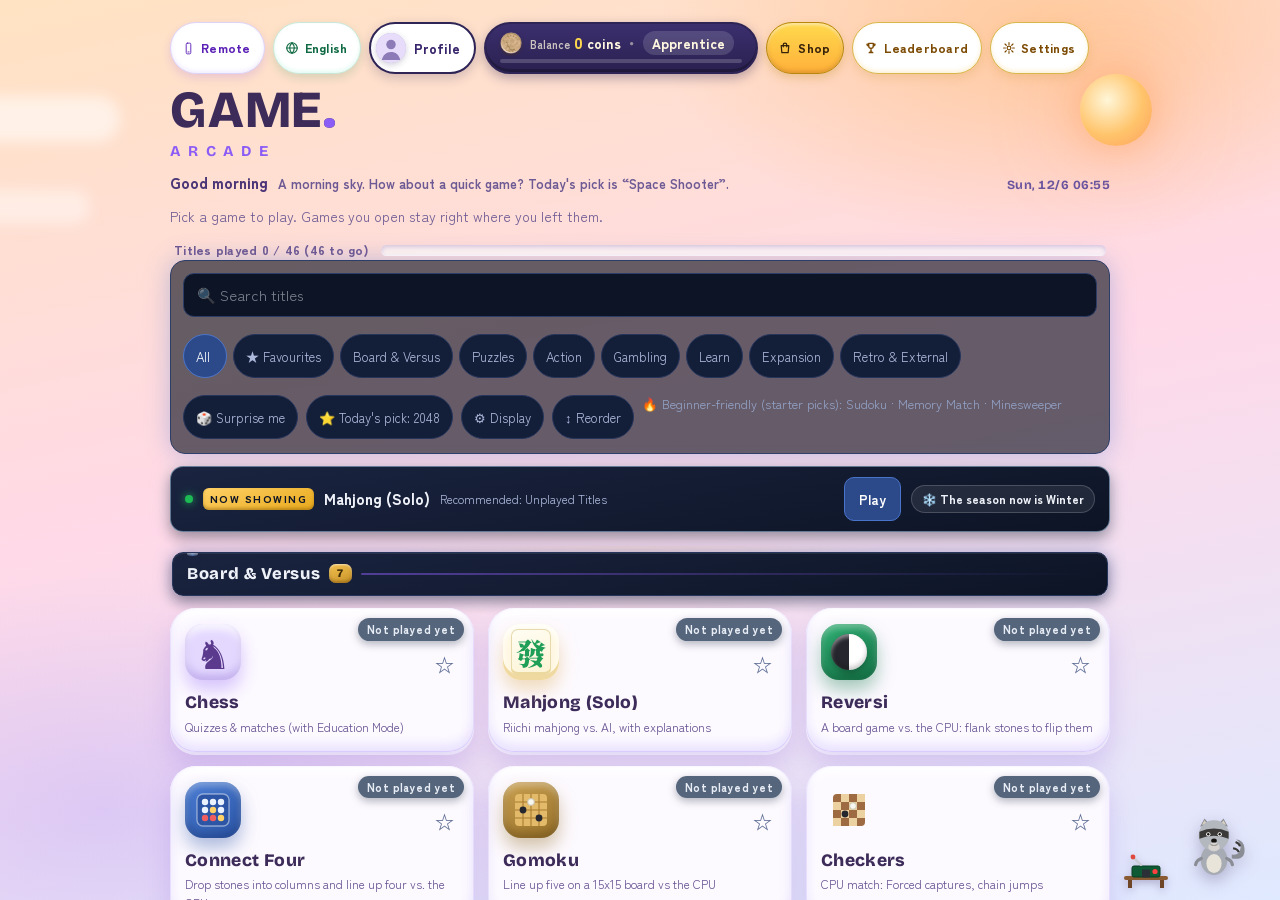
==== space-6-stripped.html @ 8ac37a06 "Add files via upload" ====
<!doctype html>
<html lang="ja">
  <head>
    <meta charset="utf-8" />
    <meta name="viewport" content="width=device-width, initial-scale=1, viewport-fit=cover" />
    <meta name="color-scheme" content="dark" />
    <link rel="icon" href="data:," />
    <title>GAME</title>
    <!--
      統合方式について（再発防止メモ）:
      以前は各ゲームを別ページとして iframe で埋め込んでいたが、配信の仕組み上
      iframe 内の子ページは本体のリソース読み込み経路を通れず、実機で真っ黒に
      なった（検証環境の Chromium では表示される場合があるため見逃された）。
      現在は単体版（チェス／麻雀）と同じく、このページ自体の文書に両ゲームを
      直接組み込み、スクリプトも通常の script タグで読み込む。iframe は使わない。
    -->
    <!-- Host gate (2026-11-12): the GitHub Pages copy of ARCADE ships
         WITHOUT the retro games — permanently, by the owner's word,
         not as a per-export patch. When this file is served from a
         *.github.io host, the script below flags the host before
         anything renders: the retro lobby tile and screen are hidden
         by the CSS here, openGenre() refuses the retro route (every
         way in — tile, ?game= deep link, view restore, the remote's
         tile mirror — funnels through it), and the gate script at
         the end of <body> strips the retro screen's embedded Drive
         folder and adds the language-following bug-report pill.
         Result: on GitHub the retro catalogue, the bundled ROMs and
         Google Drive are never fetched. In the Muse app (any other
         host) nothing here activates and retro works in full. -->
    <script>
      (function () {
        var gh = false;
        try { gh = /(^|\.)github\.io$/i.test(location.hostname || ""); } catch (e) {}
        window.__ARCADE_GITHUB__ = gh;
        if (gh) {
          try { document.documentElement.classList.add("gh-host"); } catch (e) {}
        }
      })();
    </script>
    <style>
      html.gh-host .tile-retro { display: none !important; }
      html.gh-host #retroView { display: none !important; }
    </style>
    <link rel="preconnect" href="https://fonts.googleapis.com" />
    <link rel="preconnect" href="https://fonts.gstatic.com" crossorigin />
    <link href="https://fonts.googleapis.com/css2?family=Bricolage+Grotesque:opsz,wght@12..96,500..800&family=Zen+Kaku+Gothic+New:wght@500;700;900&family=Noto+Serif+TC:wght@900&family=DotGothic16&family=Press+Start+2P&display=swap" rel="stylesheet" />
    <link rel="stylesheet" href="assets/mahjong/app-merged.css" />
    <link rel="stylesheet" href="assets/chess/chess.css" />
    <style>
      :root {
        color-scheme: dark;
        --bg: #0c0f14;
        --surface: #151a23;
        --border: #2a3242;
        --text: #e8ecf3;
        --dim: #98a2b5;
        --chess-accent: #38bdf8;
        --chess-deep: #101b31;
        --mj-gold: #d4af37;
        /* Type pairing (ui_design §1.2 / §6.1): a characterful Latin
           display face for headings, the GAME/ARCADE logotype and
           numerals, over a clean, refined Japanese gothic for body
           text. Latin glyphs and digits take Bricolage Grotesque;
           kana/kanji fall through to Zen Kaku Gothic New in the same
           stack, so mixed headings stay one voice. Body copy keeps a
           Japanese line height of ~1.7. */
        --font-sans: "Zen Kaku Gothic New", "Hiragino Kaku Gothic ProN", "Hiragino Sans", "Yu Gothic", sans-serif;
        --font-display: "Bricolage Grotesque", "Zen Kaku Gothic New", "Hiragino Kaku Gothic ProN", "Hiragino Sans", sans-serif;
      }
      * { box-sizing: border-box; }
      /* No text selection in the app shell (owner report,
         2026-11-14): a long press on a lobby tile, a game board or
         any button / label must never raise iOS's blue selection
         handles or the copy callout. Form fields keep the full
         editing behaviour (select / paste), so inputs, textareas
         and contenteditable regions are carved out. */
      body, body *:not(input):not(textarea):not([contenteditable="true"]) {
        -webkit-user-select: none; user-select: none;
        -webkit-touch-callout: none;
      }
      input, textarea, [contenteditable="true"] {
        -webkit-user-select: text; user-select: text;
        -webkit-touch-callout: default;
      }
      /* Swipe lock (なんかスワイプしちゃう対策):
         The document itself must never scroll or rubber-band — every
         screen owns an internal scroller sized to its stage. If the
         document can move, an in-game swipe drags the whole view with
         it and the shifted screen is clipped at one edge while a black
         band opens at the other (the reported 見切れ). */
      html, body { margin: 0; padding: 0; height: 100%; overflow: hidden; overscroll-behavior: none; }
      body {
        background: var(--bg);
        color: var(--text);
        font-family: var(--font-sans);
        -webkit-font-smoothing: antialiased;
      }
      button { font-family: inherit; -webkit-tap-highlight-color: transparent; }
      .font-display { font-family: var(--font-display); }
      /* The same pairing inside the two game apps: their own stylesheets
         set a system stack on their roots, so restate it here (this style
         block loads after both). Mahjong's Tailwind utilities inherit the
         root family; chess headings keep a display voice via its
         .font-display class. */
      #chessRoot, #mjRoot { font-family: var(--font-sans); }
      #chessRoot .font-display { font-family: var(--font-display); }
      .gamebar .gname, .subbar .gname { font-family: var(--font-display); font-weight: 800; letter-spacing: 0.02em; }
      .back-btn { font-family: var(--font-display); font-weight: 700; white-space: nowrap; }

      /* The shell around this page (its header / nav bars) means the visible
         area is NOT the device viewport: sizing anything to 100dvh/100dvw
         makes it taller/wider than the area it can actually paint in, and
         the overflow is clipped — most visibly in landscape, where the
         height is the short dimension. Size to the real box (100%) instead. */
      .app { display: flex; flex-direction: column; height: 100%; }

      /* ---------- Home ---------- */
      .home { flex: 1; overflow-y: auto; overscroll-behavior: none; }
      .home-inner { max-width: 560px; margin: 0 auto; padding: 28px 16px calc(124px + env(safe-area-inset-bottom)); width: 100%; }
      .home h1 { font-size: 26px; margin: 0; letter-spacing: 0.02em; }
      .home .lead { color: var(--dim); font-size: 14px; line-height: 1.7; margin: 10px 0 0; }

      /* Masthead lockup: GAME as the logotype, ARCADE as the home's name
         set wide beneath it — one display face, two registers. */
      .masthead { margin: 4px 0 0; line-height: 1; }
      .masthead .logo-game {
        display: block; font-family: var(--font-display); font-weight: 800;
        font-size: 52px; letter-spacing: 0.015em; color: #3d2c5a;
      }
      .masthead .logo-game .dot { color: #8b5cf6; }
      .masthead .logo-arcade {
        display: block; font-family: var(--font-display); font-weight: 700;
        font-size: 15px; letter-spacing: 0.52em; color: #8b5cf6; margin-top: 8px;
      }
      @media (max-width: 480px) { .masthead .logo-game { font-size: 44px; } }

      .game-card {
        margin-top: 20px; border-radius: 18px; border: 1px solid var(--border);
        background: var(--surface); padding: 20px; text-align: left; width: 100%;
      }
      .game-card .head { display: flex; align-items: center; gap: 16px; }
      .glyph {
        flex: 0 0 auto; width: 64px; height: 64px; border-radius: 14px;
        display: flex; align-items: center; justify-content: center;
      }
      .glyph-chess { background: var(--chess-deep); border: 1px solid #24466b; color: #e8ecf3; font-size: 40px; line-height: 1; }
      .glyph-mj {
        background: #f5efe0; color: #b91c1c; font-size: 34px; font-weight: 900;
        border: 1px solid #d8cfb4; box-shadow: inset 0 -5px 0 #ddd3b8;
        font-family: "Hiragino Mincho ProN", "Yu Mincho", serif;
      }
      .game-card h2 { font-size: 22px; margin: 0; font-family: var(--font-display); font-weight: 800; letter-spacing: 0.02em; }
      .game-card .sub { color: var(--dim); font-size: 13px; margin: 4px 0 0; line-height: 1.6; }
      .feat { list-style: none; margin: 16px 0 0; padding: 0; display: grid; gap: 7px; }
      .feat li { font-size: 13.5px; line-height: 1.55; color: #cbd5e1; padding-left: 18px; position: relative; }
      .feat li::before { content: "・"; position: absolute; left: 2px; color: var(--dim); }
      .play-btn {
        margin-top: 18px; width: 100%; border: 0; border-radius: 12px; padding: 14px;
        font-family: var(--font-display);
        font-size: 16px; font-weight: 800; letter-spacing: 0.03em; cursor: pointer; transition: transform 100ms;
      }
      .play-btn:active { transform: scale(0.97); }
      .play-btn.chess { background: var(--chess-accent); color: #082f49; }
      .play-btn.mj { background: var(--mj-gold); color: #1c1503; }
      .note { margin-top: 12px; font-size: 12px; color: var(--dim); line-height: 1.6; }

      /* ---------- Game view ---------- */
      .gameview { display: none; flex-direction: column; flex: 1; min-height: 0; }
      .gameview.open { display: flex; }
      .gamebar {
        flex: 0 0 auto; display: flex; align-items: center; gap: 10px;
        padding: 8px 10px; background: var(--surface); border-bottom: 1px solid var(--border);
        position: relative; z-index: 60;
      }
      .back-btn {
        border: 1px solid var(--border); background: #0c0f14; color: var(--text);
        border-radius: 10px; padding: 9px 14px; font-size: 14px; font-weight: 700; cursor: pointer;
        transition: transform 100ms;
      }
      .back-btn:active { transform: scale(0.95); }
      .gamebar .gname { font-size: 15px; font-weight: 800; }
      .gamebar .gtag { margin-left: auto; font-size: 11.5px; color: var(--dim); white-space: nowrap; }
      /* Shared private-multiplayer entry (2026-11-15): ONE pill
         grammar on every gamebar that offers a private room
         (Hold'em / reversi / Connect Four / chess / mahjong). It
         carries its own solid background, so it stays high-contrast
         on dark AND light game themes alike — the unstyled button
         it replaces washed out to near-white text on the light
         reversi theme and read as a plain heading, not a button.
         Small and neat, but the tap target is at least 44px tall
         and the label never wraps. */
      .mp-entry-btn {
        flex: 0 0 auto; margin-left: 8px; min-height: 44px; padding: 10px 16px;
        border-radius: 999px; border: 1.5px solid #7dd3fc;
        background: linear-gradient(180deg, #0369a1, #075985);
        color: #ffffff; font-size: 13.5px; font-weight: 800; letter-spacing: 0.02em;
        white-space: nowrap; cursor: pointer; box-shadow: 0 2px 8px rgba(2, 132, 199, 0.45);
        -webkit-tap-highlight-color: transparent;
      }
      .mp-entry-btn:active { transform: scale(0.96); }
      .stage { flex: 1; min-height: 0; position: relative; background: #000; }

      /* Chess stage: the chess app root scrolls like the standalone page did. */
      #chessRoot { position: absolute; inset: 0; overflow-y: auto; -webkit-overflow-scrolling: touch; overscroll-behavior: none; padding-bottom: calc(110px + env(safe-area-inset-bottom)); }
      /* The 2D board is tap-only — it has no drag interaction of its own —
         so a swipe that starts on the board must scroll the chess view:
         the board fills most of the play screen, and the status,
         commentary, buttons and move list below it are only reachable by
         scrolling (reported: チェスプレイ画面でスワイプできない). Allow
         vertical panning from the board; a tap still selects/moves, and
         a drag that turns into a scroll cancels the tap, as players
         expect. The document itself stays locked (overflow: hidden), so
         the swipe can only move the chess view's own scroller. The 3D
         board keeps touch-action: none — there a drag orbits the camera
         instead, as its on-screen hint says.
         Horizontal swipes are the opposite case (reported: 枠の中では
         横にスワイプしてもライブラリに行かなかった — the 3D frame's
         gesture capture kept the app shell out, and the player asked
         for the same on the other touch areas): pan-y hands horizontal
         drags on the board to the page instead of the browser, and the
         shell script below swallows horizontal-dominant moves that
         start on the 2D board, so they stay inside the app exactly
         like drags on the 3D board and the mahjong table already do.
         Vertical drags from the board still scroll, untouched. */
      #chessRoot .board-wrap { touch-action: pan-y; }
      #chessRoot .board-grid { touch-action: pan-y; }

      /* Mahjong stage: the app root is position:fixed in the standalone build;
         pin it to this stage instead, and cancel the shell-header padding the
         standalone shell used to supply. */
      #mahjongView { --header-height: 0px; --mj-stage-w: 100dvw; --mj-stage-h: 100dvh; }
      #mjRoot { position: absolute; inset: 0; overflow: auto; overscroll-behavior: none; --header-height: 0px; }
      /* Swipe lock for mahjong, root cause of the in-game shift/clip:
         the app's inner wrapper (.hatch-space-root) is sized for the
         standalone page — min-height: calc(100dvh + header + safe-area
         padding) — i.e. taller than this stage by the game bar plus the
         safe-area inset. That surplus is scrollable room inside #mjRoot,
         so a swipe during a hand scrolled the whole game screen up:
         the top edge (name plate, dora panel) was cut off and a black
         band opened below. Size the wrapper to the stage (100%) so an
         in-game screen leaves nothing to scroll; menu screens whose
         content is genuinely taller still grow and scroll as before. */
      #mjRoot .hatch-space-root[data-hatch-space-root] { min-height: 100% !important; }
      /* While a hand is on screen the root must not scroll at all
         (the shell script toggles this class); the game screen and any
         3D-tile canvas also ignore pan/zoom gestures, so a swipe on the
         table does nothing instead of dragging the view. */
      #mjRoot.mj-in-game { overflow: hidden; }
      #mjRoot .game-screen { touch-action: none; overscroll-behavior: none; }
      #mjRoot canvas { touch-action: none; }

      /* Result overlays must stay scrollable (結果が全部見れない対策):
         The hand-end / game-end result panels are the one part of the
         game screen the player has to scroll: their content (hand,
         winning tile, yaku list, fu breakdown, score, next-hand button)
         is taller than the screen — worst in pseudo-landscape, where
         the panel's height is the phone's narrow portrait width, so
         about half of the result starts off-screen. Three things used
         to make that scroll impossible:
         1. The swipe lock above sets touch-action:none on the whole
            game screen, so the browser never turns a drag on the
            result panel into a scroll. Re-enable panning inside any
            scrollable area of the game screen (result panels, dialog
            bodies) — both axes, because in pseudo-landscape the
            panel's vertical scroll axis is the device's horizontal.
         2. The shell's document touchmove handler swallows every move
            that starts on the game screen, result panel included; its
            JS half below now exempts touches that start inside one of
            these scrollable areas.
         3. The panels are centred by making the scroll container
            display:flex and the panel margin:auto — when the panel is
            taller than the container, its top overflows above the
            scroll origin and can never be scrolled into view. Lay the
            result containers out as plain blocks instead: margin:auto
            still centres the panel horizontally, it starts at the top,
            and every part of it is reachable by scrolling. */
      #mjRoot .game-screen [class*="overflow-y-auto"],
      #mjRoot .game-screen [class*="overflow-y-auto"] * { touch-action: pan-x pan-y !important; }
      #mjRoot .game-screen [class*="overflow-y-auto"] { -webkit-overflow-scrolling: touch; overscroll-behavior: contain; }
      #mjRoot [class*="z-40"][class*="overflow-y-auto"] { display: block !important; }

      /* Selection lock on touch play areas (全体選択対策, 2026-11-05):
         Tapping / dragging tiles on the mahjong table started a text
         selection that spread across the whole screen (the reported
         画面全体が選択状態). The game screen carries no user-select
         lock of its own (its stylesheet only ships Tailwind's opt-in
         .select-none utility), so a drag that begins on the canvas
         or a name plate selects everything it crosses, and a long
         press pops the iOS callout. Lock selection + callout on the
         play areas only — the same scoping as the gesture capture
         below (touch-action stays exactly as each area already
         defines it; menus, lists and text outside these areas keep
         normal selection):
         - mahjong: the whole game screen (table, plates, panels)
         - chess: the 2D board and the 3D board frame (piece glyphs
           are text and were selectable the same way)
         - rubik: the canvas wrap (drag = turn / orbit)
         - pool: the table canvas and the power slider
         - hub remote pads (the retro deck, rr-pad, DS touch area
           and hairline figures already carry their own locks).
         The shell script adds a matching selectstart/dragstart
         preventer for engines that start a selection anyway. */
      #mjRoot .game-screen, #mjRoot .game-screen *,
      #chessRoot .board-wrap, #chessRoot .board-wrap *,
      #chessRoot .board3d-wrap, #chessRoot .board3d-wrap *,
      #rubikRoot .rb-canvas-wrap, #rubikRoot .rb-canvas-wrap *,
      #poolCanvas, #billiardsView .pool-power-slider,
      .hub-pad, .hub-pad * {
        -webkit-user-select: none; user-select: none;
        -webkit-touch-callout: none;
      }
      #mjRoot .game-screen img, #chessRoot .board-wrap img {
        -webkit-user-drag: none;
      }

      /* Landscape clipping fix (横にしたら見切れる):
         The mahjong game screen sizes itself to the device viewport
         (h-[100dvh], and in pseudo-landscape a fixed 100dvh x 100dvw box
         rotated 90deg around the viewport centre). Inside this combined
         app the game only owns the stage below the game bar, so both the
         real-landscape screen and the rotated pseudo-landscape box extend
         past the stage on every side and their edges are cut off.
         Re-size the game screen to the stage's measured size instead
         (--mj-stage-w / --mj-stage-h are kept up to date by the shell
         script below). The pseudo-landscape box is re-anchored from
         fixed (viewport) to absolute so its centre is the stage centre
         and its swapped width/height exactly fill the stage once rotated. */
      #mjRoot .game-screen { height: var(--mj-stage-h) !important; }
      #mjRoot .game-screen.pseudo-landscape {
        position: absolute !important;
        width: var(--mj-stage-h) !important;
        height: var(--mj-stage-w) !important;
      }

      /* Short landscape (a rotated phone): keep the game bar slim so the
         stage keeps as much of the short dimension as possible. */
      @media (orientation: landscape) and (max-height: 480px) {
        .gamebar { padding: 4px 10px; }
        .back-btn { padding: 6px 12px; }
      }

      /* Status / failure notice: never leave a silent black stage. */
      .stage-msg {
        position: absolute; inset: 0; z-index: 50; display: none;
        align-items: center; justify-content: center; flex-direction: column; gap: 14px;
        padding: 24px; text-align: center; background: rgba(5, 8, 13, 0.88);
        color: var(--text); font-size: 14px; font-weight: 700; line-height: 1.7;
      }
      .stage-msg.show { display: flex; }
      .stage-msg .reload-btn {
        border: 1px solid var(--border); background: var(--surface); color: var(--text);
        border-radius: 10px; padding: 10px 18px; font-size: 14px; font-weight: 700; cursor: pointer;
      }

      /* ---------- Home: Claymorphism (title / menu) ----------
         The title/menu screen wears the clay look from the style demo:
         pastel surfaces, fat corners, and a soft shadow pair (outer tint
         + inner top/bottom light) so the cards look inflated rather than
         flat. The game views keep their dark themes untouched. */
      .home {
        background: linear-gradient(165deg, #f3e9ff 0%, #edf3ff 55%, #ffeef5 100%);
        color: #3d2c5a;
      }
      .home h1 { color: #3d2c5a; }
      .home .lead { color: #6d5a94; }
      .game-card {
        border: none; border-radius: 34px; background: #fdfaff; padding: 24px 22px;
        box-shadow: 0 22px 34px rgba(147, 112, 219, 0.28),
          inset 0 -8px 14px rgba(179, 157, 255, 0.30),
          inset 0 8px 12px rgba(255, 255, 255, 0.9);
      }
      .game-card[aria-label="麻雀"] {
        box-shadow: 0 22px 34px rgba(217, 164, 65, 0.30),
          inset 0 -8px 14px rgba(245, 197, 110, 0.35),
          inset 0 8px 12px rgba(255, 255, 255, 0.9);
      }
      .glyph { border-radius: 22px; width: 68px; height: 68px; }
      .glyph-chess {
        background: #e4d8ff; border: none; color: #5b3a8e;
        box-shadow: 0 10px 18px rgba(139, 92, 246, 0.35),
          inset 0 -5px 8px rgba(122, 90, 200, 0.35),
          inset 0 5px 8px rgba(255, 255, 255, 0.95);
      }
      .glyph-mj {
        background: #fff7e0; border: none;
        box-shadow: 0 10px 18px rgba(217, 164, 65, 0.35),
          inset 0 -5px 0 #f0d9a0,
          inset 0 5px 8px rgba(255, 255, 255, 0.95);
      }
      .game-card h2 { color: #3d2c5a; }
      .game-card .sub { color: #655091; }
      .feat li { color: #55497a; }
      .feat li::before { color: #a78bca; }
      .game-card[aria-label="麻雀"] .feat li::before { color: #d9a441; }
      .play-btn { border-radius: 20px; padding: 16px; }
      .play-btn.chess {
        background: #8b5cf6; color: #ffffff;
        box-shadow: 0 12px 20px rgba(139, 92, 246, 0.45),
          inset 0 -5px 8px rgba(76, 29, 149, 0.45),
          inset 0 5px 7px rgba(255, 255, 255, 0.35);
      }
      .play-btn.mj {
        background: #f0b93e; color: #4a3205;
        box-shadow: 0 12px 20px rgba(217, 164, 65, 0.45),
          inset 0 -5px 8px rgba(146, 104, 20, 0.45),
          inset 0 5px 7px rgba(255, 255, 255, 0.5);
      }
      .note { color: #655091; }

      /* ---------- Hairline gallery (all 33 figures) ----------
         The full figure library lives on its own genre screen
         (#hairlineView), reached from the lobby's 線画あそび card; one
         clay cell per figure. Each mount point wears the same palette
         variables as the title keyboard. Swipe capture follows the
         page's standing convention (the same deal as the 2D chess
         board): touch-action pan-y keeps vertical drags scrolling the
         screen, while the shell script below swallows horizontal-
         dominant moves that start on a figure, so a sideways drag plays
         with the figure instead of reaching the app shell's swipe
         navigation. Tapping a cell opens the focus view (#hlFocus). */
      .game-card[aria-label="線画あそび"] {
        box-shadow: 0 22px 34px rgba(96, 140, 220, 0.26),
          inset 0 -8px 14px rgba(147, 197, 253, 0.32),
          inset 0 8px 12px rgba(255, 255, 255, 0.9);
      }
      .glyph-hl {
        background: #e3ecff; color: #4a6db5;
        box-shadow: 0 10px 18px rgba(96, 140, 220, 0.35),
          inset 0 -5px 8px rgba(90, 120, 190, 0.30),
          inset 0 5px 8px rgba(255, 255, 255, 0.95);
      }
      .hl-grid {
        display: grid; grid-template-columns: repeat(2, 1fr);
        gap: 14px; margin-top: 18px;
      }
      .hl-cell {
        margin: 0; background: #ffffff; border-radius: 20px; padding: 10px 10px 9px;
        box-shadow: 0 8px 16px rgba(147, 112, 219, 0.14),
          inset 0 -4px 8px rgba(179, 157, 255, 0.16),
          inset 0 4px 7px rgba(255, 255, 255, 0.9);
      }
      .hl-fig {
        width: 100%; aspect-ratio: 5 / 4; border-radius: 12px;
        touch-action: pan-y;
        --hairline-plate: #fdfaff;
        --hairline-hi: #5b3a8e;
        --hairline-edge: #9a7bc4;
        --hairline-mid: #c4aef0;
        --hairline-lo: #e9defc;
        --hairline-stroke: 1;
      }
      .hl-cell figcaption {
        display: flex; align-items: baseline; justify-content: space-between; gap: 8px;
        padding: 7px 4px 1px;
      }
      .hl-name { font-size: 13.5px; font-weight: 700; color: #3d2c5a; }
      .hl-en { font-size: 11px; color: #9a86c4; letter-spacing: 0.06em; font-family: var(--font-display); font-weight: 600; }
      .hl-cell { cursor: pointer; transition: transform 100ms; }
      .hl-cell:active { transform: scale(0.97); }

      /* ---------- Item screens (線画あそび / レトロゲーム) ----------
         The lobby lists one card per game / item; items with their
         own screen open a .subview with the same clay look, a slim bar
         back to the lobby, and its own scroller. Adding an item = one
         lobby card + one .subview. */
      .subview {
        display: none; flex: 1; min-height: 0; flex-direction: column;
        background: linear-gradient(165deg, #f3e9ff 0%, #edf3ff 55%, #ffeef5 100%);
        color: #3d2c5a;
      }
      .subview.open { display: flex; }
      .subbar {
        flex: 0 0 auto; display: flex; align-items: center; gap: 10px;
        padding: 8px 10px; background: rgba(253, 250, 255, 0.94);
        border-bottom: 1px solid #e3d7fb; position: relative; z-index: 60;
      }
      .subbar .gname { font-size: 15px; font-weight: 800; color: #3d2c5a; }
      .subbar .back-btn {
        background: #ffffff; color: #3d2c5a; border: 1px solid #d9ccf5;
        box-shadow: 0 4px 10px rgba(147, 112, 219, 0.18);
      }
      .subscroll { flex: 1; min-height: 0; overflow-y: auto; overscroll-behavior: none; -webkit-overflow-scrolling: touch; }
      /* Board screen quick entries: both games are reachable from the
         top of the genre screen without scrolling — the mahjong card
         sits below the tall chess card, and on the real device it read
         as "mahjong is gone". These two pills open the games directly. */
      .genre-jump {
        flex: 0 0 auto; display: flex; gap: 8px; padding: 10px 12px;
        background: rgba(253, 250, 255, 0.94); border-bottom: 1px solid #e3d7fb;
        position: relative; z-index: 60;
      }
      .genre-jump button {
        flex: 1; border: 0; border-radius: 14px; padding: 11px 8px; cursor: pointer;
        font-family: var(--font-display); font-size: 14.5px; font-weight: 800; letter-spacing: 0.02em;
        transition: transform 100ms;
      }
      .genre-jump button:active { transform: scale(0.97); }
      .genre-jump .jump-chess {
        background: #8b5cf6; color: #fff;
        box-shadow: 0 8px 14px rgba(139, 92, 246, 0.40), inset 0 -4px 6px rgba(76, 29, 149, 0.40), inset 0 4px 6px rgba(255, 255, 255, 0.30);
      }
      .genre-jump .jump-mj {
        background: #f0b93e; color: #4a3205;
        box-shadow: 0 8px 14px rgba(217, 164, 65, 0.40), inset 0 -4px 6px rgba(146, 104, 20, 0.40), inset 0 4px 6px rgba(255, 255, 255, 0.45);
      }
      .subview .lead { color: #6d5a94; font-size: 14px; line-height: 1.7; margin: 10px 0 0; }
      .play-btn.hl {
        background: #5b8def; color: #ffffff;
        box-shadow: 0 12px 20px rgba(91, 141, 239, 0.45),
          inset 0 -5px 8px rgba(35, 78, 160, 0.45),
          inset 0 5px 7px rgba(255, 255, 255, 0.35);
      }

      /* ---------- Hairline focus view (one figure, large) ---------- */
      .hl-focus {
        position: fixed; inset: 0; z-index: 300; display: flex;
        align-items: center; justify-content: center; padding: 16px;
        background: rgba(38, 26, 66, 0.55);
      }
      .hl-focus[hidden] { display: none; }
      .hl-focus-card {
        width: min(94vw, 560px); max-height: 100%; overflow-y: auto; overscroll-behavior: contain;
        background: #fdfaff; border-radius: 28px; padding: 20px; color: #3d2c5a;
        box-shadow: 0 26px 44px rgba(20, 10, 50, 0.45),
          inset 0 -8px 14px rgba(147, 197, 253, 0.30),
          inset 0 8px 12px rgba(255, 255, 255, 0.9);
      }
      .hl-focus-head { display: flex; align-items: center; justify-content: space-between; gap: 10px; }
      .hl-focus-name { font-size: 20px; font-weight: 800; margin-right: 8px; font-family: var(--font-display); }
      .hl-focus-close {
        flex: 0 0 auto; border: 1px solid #d9ccf5; background: #ffffff; color: #3d2c5a;
        border-radius: 12px; padding: 9px 14px; font-size: 14px; font-weight: 700; cursor: pointer;
        box-shadow: 0 4px 10px rgba(147, 112, 219, 0.18); transition: transform 100ms;
      }
      .hl-focus-close:active { transform: scale(0.95); }
      .hl-focus-stage {
        margin-top: 14px; width: 100%; border-radius: 16px; background: #ffffff;
        box-shadow: inset 0 3px 10px rgba(147, 112, 219, 0.16);
        --hairline-plate: #fdfaff;
        --hairline-hi: #5b3a8e;
        --hairline-edge: #9a7bc4;
        --hairline-mid: #c4aef0;
        --hairline-lo: #e9defc;
        --hairline-stroke: 1;
      }
      .hl-intensity { margin-top: 16px; display: flex; align-items: center; gap: 12px; flex-wrap: wrap; }
      .hl-intensity-label { font-size: 14px; font-weight: 800; color: #3d2c5a; }
      .hl-seg { display: flex; gap: 4px; padding: 4px; border-radius: 14px; background: #ece4fb; box-shadow: inset 0 2px 6px rgba(122, 90, 200, 0.22); }
      .hl-seg button {
        border: 0; background: transparent; color: #6d5a94; font-family: inherit;
        font-size: 14px; font-weight: 800; padding: 8px 20px; border-radius: 10px; cursor: pointer;
        transition: transform 100ms;
      }
      .hl-seg button:active { transform: scale(0.95); }
      .hl-seg button.active {
        background: #8b5cf6; color: #ffffff;
        box-shadow: 0 4px 10px rgba(139, 92, 246, 0.40), inset 0 -3px 5px rgba(76, 29, 149, 0.40);
      }

      /* ---------- Retro games (レトロゲーム) ----------
         EmulatorJS player fed by the visitor's own files; the
         game bytes are read in this browser only and handed to
         the emulator in memory. The lobby card wears a warm coral accent;
         the player stage is a dark bezel so the emulator's own UI sits
         on a console-like frame at both phone and desktop widths. */
      .game-card[aria-label="レトロゲーム"] {
        box-shadow: 0 22px 34px rgba(224, 90, 60, 0.26),
          inset 0 -8px 14px rgba(253, 186, 160, 0.34),
          inset 0 8px 12px rgba(255, 255, 255, 0.9);
      }
      .glyph-retro {
        background: #ffe7dd; color: #c2410c;
        box-shadow: 0 10px 18px rgba(224, 90, 60, 0.35),
          inset 0 -5px 8px rgba(194, 90, 50, 0.30),
          inset 0 5px 8px rgba(255, 255, 255, 0.95);
      }
      .game-card[aria-label="レトロゲーム"] .feat li::before { color: #e2704e; }
      .play-btn.retro {
        background: #e8503a; color: #ffffff;
        box-shadow: 0 12px 20px rgba(232, 80, 58, 0.42),
          inset 0 -5px 8px rgba(154, 36, 18, 0.42),
          inset 0 5px 7px rgba(255, 255, 255, 0.35);
      }
      /* The retro screen gets its own wider column (other item screens
         keep the shared 560px .home-inner): on iPad the player used to
         be squeezed into that narrow column and looked small. The
         column now goes near full-bleed (1160px, 8px side padding) so
         the console shell — and with it the picture — can grow to the
         limit at both phone and tablet widths. */
      #retroView .home-inner { max-width: 1160px; padding: 20px 8px calc(124px + env(safe-area-inset-bottom)); }

      /* ---------- Handheld console shell ----------
         Stage + pad deck wrapped in one plastic body: warm light /
         lavender grey shell in the app's clay moulding (fat corners,
         double inner light, tinted outer shadow), a dark bezel around
         the picture with a power LED and the ARCADE nameplate, and the
         app's own pad deck as the shell's lower half. Original design
         — no maker's logos, marks or product names anywhere. */
      .retro-shell {
        --stage-ar: 4 / 3; --stage-num: 1.3333;
        margin: 14px auto 0; border-radius: 26px; padding: 10px 10px 12px;
        background: linear-gradient(165deg, #efeaf6 0%, #ddd6ea 58%, #cfc6e0 100%);
        box-shadow: 0 22px 34px rgba(96, 74, 160, 0.30),
          inset 0 -10px 18px rgba(122, 96, 178, 0.28),
          inset 0 8px 14px rgba(255, 255, 255, 0.95);
      }
      .retro-bezel {
        border-radius: 20px; padding: 6px 8px 8px;
        background: linear-gradient(180deg, #2a2440 0%, #1b172e 100%);
        box-shadow: inset 0 2px 6px rgba(255, 255, 255, 0.14),
          inset 0 -8px 16px rgba(0, 0, 0, 0.55),
          0 4px 10px rgba(59, 42, 110, 0.25);
      }
      .retro-bezel-top {
        display: flex; align-items: center; gap: 7px; padding: 0 2px 5px;
      }
      .retro-led {
        flex: 0 0 auto; width: 9px; height: 9px; border-radius: 50%;
        background: #571f22; box-shadow: inset 0 1px 2px rgba(0, 0, 0, 0.6);
        transition: background 200ms, box-shadow 200ms;
      }
      .retro-shell.playing .retro-led {
        background: #ff4038;
        box-shadow: 0 0 8px rgba(255, 64, 56, 0.85), 0 0 3px rgba(255, 64, 56, 0.9),
          inset 0 1px 1px rgba(255, 255, 255, 0.55);
      }
      .retro-power {
        font-family: var(--font-display); font-size: 9.5px; font-weight: 700;
        letter-spacing: 0.22em; color: #9d92c4;
      }
      .retro-plate {
        margin-left: auto; font-family: var(--font-display); font-size: 12px;
        font-weight: 800; letter-spacing: 0.30em; color: #d9d0f5; padding-right: 2px;
      }
      .retro-stage {
        position: relative; margin: 0 auto;
        /* As large as the play area allows: full bezel width on
           narrow screens; otherwise the width is derived from the
           viewport height minus the REAL space the chrome and the
           deck below actually take (subbar ~41 + column/shell/bezel
           frame ~70 + deck ~245 + footroom ~20 = 376, set as the
           reserve below; the DS deck is taller, and the wide
           landscape layout further down reclaims the deck from the
           budget entirely by flanking the stage). The deck and
           buttons below stay reachable by the screen's normal
           scroll. */
        width: 100%;
        width: min(100%, calc((100vh - 376px) * var(--stage-num)));
        width: min(100%, calc((100dvh - 376px) * var(--stage-num)));
        aspect-ratio: var(--stage-ar); background: #000;
        border-radius: 10px; overflow: hidden;
        box-shadow: inset 0 0 0 2px rgba(255, 255, 255, 0.05),
          inset 0 0 24px rgba(0, 0, 0, 0.6);
      }
      #game { width: 100%; height: 100%; }
      /* The EmulatorJS built-in virtual gamepad is permanently off
         (EJS_defaultOptions pins it "disabled" and the start hook
         only ever re-asserts OFF): the app's own deck below the
         screen is the touch pad. This rule is just a belt-and-braces
         hide so a stale per-game setting can never paint it. */
      #game .ejs_virtualGamepad_parent { display: none !important; }

      /* ---------- Pad deck (the shell's lower half) ----------
         Gesture occupation lives here and only here: while a game is
         running the shell carries .playing and the deck swallows
         every touch (touch-action:none + a non-passive touchmove
         guard in the script), so a swipe on the pad can neither
         scroll the page nor slip onto a neighbouring button. On the
         standby screen the deck is inert and the page scrolls as
         usual. */
      .retro-deck {
        padding: 8px 6px 1px; color: #4c4665;
        -webkit-touch-callout: none; user-select: none; -webkit-user-select: none;
      }
      .retro-deck[hidden] { display: none; }
      .retro-shell.playing .retro-deck,
      .retro-shell.playing .retro-deck button,
      .retro-shell.playing .retro-dpad { touch-action: none; }
      .retro-deck button { -webkit-tap-highlight-color: transparent; }
      .retro-shoulders { display: flex; justify-content: space-between; padding: 0 10px; }
      .retro-shoulder {
        border: 0; cursor: pointer; min-width: 74px; padding: 7px 18px;
        border-radius: 999px 999px 12px 12px;
        background: linear-gradient(180deg, #f4f0fb, #c9c0de);
        color: #4c4665; font-family: var(--font-display);
        font-size: 13px; font-weight: 800; letter-spacing: 0.14em;
        box-shadow: 0 5px 10px rgba(96, 74, 160, 0.28),
          inset 0 -4px 6px rgba(122, 96, 178, 0.35),
          inset 0 3px 5px rgba(255, 255, 255, 0.95);
      }
      .retro-shoulder.pressed {
        background: linear-gradient(180deg, #d8cff0, #b3a5d4);
        box-shadow: 0 2px 5px rgba(96, 74, 160, 0.30),
          inset 0 3px 6px rgba(76, 58, 130, 0.35);
      }
      .retro-shoulders .retro-shoulder[hidden] { display: none; }
      .retro-deck-main {
        display: flex; align-items: center; justify-content: space-between;
        gap: 8px; padding: 6px 4px 0;
      }
      /* D-pad: one plus-shaped surface; direction comes from the
         touch point relative to the centre (dead zone + hysteresis
         in the script), diagonals press two indices at once. */
      .retro-dpad {
        position: relative; flex: 0 0 auto; width: 132px; height: 132px;
        cursor: pointer; border-radius: 50%;
      }
      .retro-dpad .dpad-bar {
        position: absolute; left: 50%; top: 50%; border-radius: 9px;
        background: linear-gradient(160deg, #3d3852, #232031);
        box-shadow: 0 7px 13px rgba(43, 32, 84, 0.40),
          inset 0 2px 3px rgba(255, 255, 255, 0.22),
          inset 0 -4px 7px rgba(0, 0, 0, 0.55);
      }
      .retro-dpad .dpad-v { width: 44px; height: 124px; transform: translate(-50%, -50%); }
      .retro-dpad .dpad-h { width: 124px; height: 44px; transform: translate(-50%, -50%); }
      .retro-dpad .dpad-pivot {
        position: absolute; left: 50%; top: 50%; width: 34px; height: 34px;
        border-radius: 50%; transform: translate(-50%, -50%);
        background: radial-gradient(circle at 38% 34%, #4a4464, #262238 72%);
        box-shadow: inset 0 2px 4px rgba(255, 255, 255, 0.20),
          inset 0 -3px 5px rgba(0, 0, 0, 0.55);
        transition: transform 60ms;
      }
      .retro-dpad[data-dir="up"] .dpad-pivot { transform: translate(-50%, -64%); }
      .retro-dpad[data-dir="down"] .dpad-pivot { transform: translate(-50%, -36%); }
      .retro-dpad[data-dir="left"] .dpad-pivot { transform: translate(-64%, -50%); }
      .retro-dpad[data-dir="right"] .dpad-pivot { transform: translate(-36%, -50%); }
      .retro-dpad[data-dir="up-left"] .dpad-pivot { transform: translate(-62%, -62%); }
      .retro-dpad[data-dir="up-right"] .dpad-pivot { transform: translate(-38%, -62%); }
      .retro-dpad[data-dir="down-left"] .dpad-pivot { transform: translate(-62%, -38%); }
      .retro-dpad[data-dir="down-right"] .dpad-pivot { transform: translate(-38%, -38%); }
      /* Action cluster: the whole group is tilted about -18 degrees
         so B sits lower-left and A upper-right; with four buttons
         Y/X form the upper row of the same parallelogram. The glyph
         on each button is counter-rotated upright. Which buttons
         exist is per-core (deck[data-layout], set at game start):
         ab = A/B only, xyba = Y/X/B/A, abc = B/A/C (Mega Drive),
         ab-lr = A/B with shoulders (N64). */
      .retro-cluster { display: grid; gap: 11px; transform: rotate(-18deg); padding: 10px 8px; }
      .retro-deck[data-layout="xyba"] .retro-cluster { grid-template-columns: repeat(2, 57px); }
      .retro-deck[data-layout="ab"] .retro-cluster,
      .retro-deck[data-layout="ab-lr"] .retro-cluster { grid-template-columns: repeat(2, 57px); }
      .retro-deck[data-layout="abc"] .retro-cluster { grid-template-columns: repeat(3, 52px); gap: 9px; }
      .rbtn {
        border: 0; cursor: pointer; width: 57px; height: 57px; border-radius: 50%;
        font-family: var(--font-display); font-size: 19px; font-weight: 800;
        display: flex; align-items: center; justify-content: center;
        transition: transform 70ms ease, box-shadow 70ms ease, filter 70ms ease;
      }
      .rbtn > span { transform: rotate(18deg); pointer-events: none; }
      .retro-deck[data-layout="abc"] .rbtn { width: 52px; height: 52px; font-size: 17px; }
      .rbtn.btn-a {
        background: radial-gradient(circle at 34% 30%, #ff8a75, #e8503a 68%, #c93a26);
        color: #fff;
        box-shadow: 0 7px 13px rgba(190, 60, 35, 0.42),
          inset 0 -5px 8px rgba(120, 26, 12, 0.50), inset 0 4px 6px rgba(255, 255, 255, 0.45);
      }
      .rbtn.btn-b {
        background: radial-gradient(circle at 34% 30%, #ffd98a, #f0b93e 68%, #cf9420);
        color: #4a3205;
        box-shadow: 0 7px 13px rgba(190, 140, 30, 0.42),
          inset 0 -5px 8px rgba(122, 84, 8, 0.45), inset 0 4px 6px rgba(255, 255, 255, 0.55);
      }
      .rbtn.btn-x {
        background: radial-gradient(circle at 34% 30%, #93c5fd, #5b8def 68%, #3a68c4);
        color: #fff;
        box-shadow: 0 7px 13px rgba(60, 105, 200, 0.42),
          inset 0 -5px 8px rgba(24, 52, 118, 0.50), inset 0 4px 6px rgba(255, 255, 255, 0.45);
      }
      .rbtn.btn-y {
        background: radial-gradient(circle at 34% 30%, #a7e8bd, #4cc273 68%, #2f9e52);
        color: #0d3a1d;
        box-shadow: 0 7px 13px rgba(50, 155, 85, 0.40),
          inset 0 -5px 8px rgba(16, 84, 40, 0.45), inset 0 4px 6px rgba(255, 255, 255, 0.50);
      }
      .rbtn.btn-c {
        background: radial-gradient(circle at 34% 30%, #d6cdf2, #9a86c9 68%, #7765ab);
        color: #fff;
        box-shadow: 0 7px 13px rgba(110, 90, 170, 0.42),
          inset 0 -5px 8px rgba(62, 46, 112, 0.50), inset 0 4px 6px rgba(255, 255, 255, 0.45);
      }
      /* Pressed = a physical button sinking: it travels down,
         its drop shadow collapses and the inner shadow deepens —
         the same feel on every skin, DS included. */
      .rbtn.pressed {
        transform: translateY(3px);
        filter: brightness(0.88);
        box-shadow: 0 1px 3px rgba(43, 32, 84, 0.35),
          inset 0 5px 9px rgba(0, 0, 0, 0.38);
      }
      .retro-shoulder { transition: transform 70ms ease, box-shadow 70ms ease, filter 70ms ease; }
      .retro-shoulder.pressed {
        transform: translateY(2px);
        filter: brightness(0.92);
        box-shadow: 0 1px 3px rgba(43, 32, 84, 0.35),
          inset 0 4px 8px rgba(0, 0, 0, 0.32);
      }
      .retro-deck .rbtn[hidden], .retro-deck .retro-meta-btn[hidden] { display: none; }
      /* Select / Start: slanted pills under the deck's centre. */
      .retro-deck-sub {
        display: flex; align-items: flex-end; justify-content: space-between;
        padding: 4px 4px 0; min-height: 56px;
      }
      .retro-meta { display: flex; gap: 22px; margin: 0 auto; padding-left: 34px; }
      .retro-meta-btn { display: flex; flex-direction: column; align-items: center; gap: 5px; }
      .retro-pill {
        border: 0; cursor: pointer; width: 52px; height: 15px; border-radius: 999px;
        transform: rotate(-20deg);
        background: linear-gradient(180deg, #5a5474, #353049);
        box-shadow: 0 4px 8px rgba(43, 32, 84, 0.35),
          inset 0 2px 3px rgba(255, 255, 255, 0.28), inset 0 -3px 4px rgba(0, 0, 0, 0.5);
      }
      .retro-pill { transition: transform 70ms ease, box-shadow 70ms ease, filter 70ms ease; }
      .retro-pill.pressed { transform: rotate(-20deg) translateY(2px); filter: brightness(0.8); box-shadow: 0 1px 2px rgba(43, 32, 84, 0.4), inset 0 4px 6px rgba(0, 0, 0, 0.55); }
      .retro-meta-label {
        font-family: var(--font-display); font-size: 10px; font-weight: 800;
        letter-spacing: 0.18em; color: #554e73;
      }
      /* Speaker grille: a slanted field of dot holes, decoration only. */
      .retro-speaker {
        flex: 0 0 auto; width: 88px; height: 54px; margin-right: 2px;
        transform: rotate(-24deg); border-radius: 10px;
        background-image: radial-gradient(circle, rgba(52, 44, 84, 0.55) 2.3px, rgba(255, 255, 255, 0.35) 2.9px, transparent 3.4px);
        background-size: 12px 12px; background-position: 2px 2px;
      }
      @media (max-width: 480px) {
        .retro-shell { padding: 8px 8px 10px; border-radius: 22px; }
        .retro-bezel { padding: 5px 6px 7px; border-radius: 16px; }
        .retro-dpad { width: 112px; height: 112px; }
        .retro-dpad .dpad-v { height: 106px; width: 38px; }
        .retro-dpad .dpad-h { width: 106px; height: 38px; }
        .retro-deck[data-layout="xyba"] .retro-cluster,
        .retro-deck[data-layout="ab"] .retro-cluster,
        .retro-deck[data-layout="ab-lr"] .retro-cluster { grid-template-columns: repeat(2, 50px); }
        .retro-deck[data-layout="abc"] .retro-cluster { grid-template-columns: repeat(3, 45px); }
        .rbtn { width: 50px; height: 50px; font-size: 17px; }
        .retro-deck[data-layout="abc"] .rbtn { width: 45px; height: 45px; font-size: 15px; }
        .retro-speaker { width: 64px; height: 42px; }
        .retro-meta { padding-left: 8px; gap: 16px; }
      }
      /* Narrow screens (≤560px): the shell's side padding and the
         bezel's side frame used to eat 34px of the column, shrinking
         the picture to 340px on a 390px phone — smaller than before
         the console redesign. Thin both out (and the column's own
         side padding) so the stage reclaims the full column width:
         at 390px the stage is 390 - 8 (column) - 8 (shell) - 6
         (bezel) = 368px wide, back at/above the pre-shell 366px.
         The console look survives on the vertical frame, the bezel
         top bar (LED / POWER / ARCADE plate, slightly tightened) and
         the deck; wide screens keep the roomier frame above. */
      @media (max-width: 560px) {
        #retroView .home-inner { padding-left: 4px; padding-right: 4px; }
        .retro-shell { padding: 8px 3px 10px; border-radius: 24px; }
        .retro-bezel { padding: 6px 2px 8px; border-radius: 18px; }
        .retro-bezel-top { gap: 5px; padding: 0 1px 5px; }
        .retro-led { width: 8px; height: 8px; }
        .retro-power { font-size: 9px; letter-spacing: 0.18em; }
        .retro-plate { font-size: 12px; letter-spacing: 0.26em; }
      }
      .retro-builtin { margin: 20px 0 6px; }
      .retro-builtin-title { margin: 0 0 4px; font-size: 16px; font-weight: 800; color: #3d2c5a; }
      .retro-builtin-note { margin: 0 0 10px; font-size: 13px; line-height: 1.7; color: #6d5a94; }
      .retro-builtin-grid { display: grid; grid-template-columns: repeat(auto-fill, minmax(158px, 1fr)); gap: 10px; }
      .retro-builtin-btn {
        border: 1px solid #f3c4b2; background: #ffffff; color: #3d2c5a;
        border-radius: 16px; padding: 13px 14px; text-align: left; cursor: pointer;
        display: flex; flex-direction: column; gap: 3px; font-family: inherit;
        box-shadow: 0 8px 16px rgba(224, 90, 60, 0.14), inset 0 -4px 7px rgba(253, 186, 160, 0.35), inset 0 4px 6px rgba(255, 255, 255, 0.9);
        transition: transform 100ms;
      }
      .retro-builtin-btn:active { transform: scale(0.97); }
      .retro-builtin-btn .rb-name { font-size: 15px; font-weight: 800; line-height: 1.45; }
      .retro-builtin-btn .rb-sys { font-size: 12px; font-weight: 700; color: #c2512f; }
      .retro-idle {
        position: absolute; inset: 0; display: flex; flex-direction: column;
        align-items: center; justify-content: center; gap: 10px;
        padding: 22px; text-align: center; color: #cfc4ee;
      }
      .retro-idle[hidden] { display: none; }
      .retro-idle .retro-idle-title {
        font-family: var(--font-display); font-weight: 800; letter-spacing: 0.08em;
        font-size: 17px; color: #ffb59f;
      }
      .retro-idle p { margin: 0; font-size: 13.5px; line-height: 1.7; color: #a99bd6; }
      /* The idle stage itself is the picker: the file button used to sit
         below the stage, off-screen at phone/iPad sizes, so the screen
         read as "nothing here can be pressed". A big button inside the
         stage (and a tap anywhere on the idle stage) opens the file
         picker directly. */
      .retro-idle { cursor: pointer; }
      .retro-pick {
        border: 0; border-radius: 14px; padding: 13px 22px; cursor: pointer;
        background: #e8503a; color: #ffffff;
        font-family: var(--font-display); font-size: 16px; font-weight: 800; letter-spacing: 0.03em;
        box-shadow: 0 10px 18px rgba(232, 80, 58, 0.45),
          inset 0 -4px 7px rgba(154, 36, 18, 0.45),
          inset 0 4px 6px rgba(255, 255, 255, 0.35);
      }
      .retro-pick:active { transform: scale(0.97); }
      /* The file input itself is never shown: there used to be a big
         red bar under the player ("ファイルを選択 / ファイル未選択")
         duplicating the in-stage pick button, and the user asked for
         it gone. The input stays in the DOM (visually hidden, not
         display:none, so programmatic .click() keeps working on iOS)
         because every entry point — the in-stage button, a tap on the
         idle stage, "別のゲームを選ぶ", and the library's launch —
         opens the picker through it. The single visible entry is the
         "ゲームファイルを選んで遊ぶ" button inside the player. */
      .retro-file {
        position: absolute; width: 1px; height: 1px; margin: 0; padding: 0;
        opacity: 0; overflow: hidden; pointer-events: none; border: 0;
      }
      .retro-status {
        margin-top: 12px; font-size: 13.5px; font-weight: 700; line-height: 1.6;
        color: #6d5a94; min-height: 1.6em;
      }
      .retro-status.error { color: #c2331f; }
      .retro-actions { display: none; gap: 8px; margin-top: 10px; }
      .retro-actions.show { display: flex; }
      .retro-actions button {
        flex: 1; border: 1px solid #d9ccf5; background: #ffffff; color: #3d2c5a;
        border-radius: 14px; padding: 11px 8px; font-size: 14px; font-weight: 800; cursor: pointer;
        box-shadow: 0 4px 10px rgba(147, 112, 219, 0.18); transition: transform 100ms;
      }
      .retro-actions button:active { transform: scale(0.97); }
      .retro-pad-bar { display: flex; gap: 8px; margin-top: 10px; }
      .retro-pad-bar button {
        flex: 1; border: 1px solid #d9ccf5; background: #ffffff; color: #3d2c5a;
        border-radius: 14px; padding: 11px 8px; font-size: 14px; font-weight: 800; cursor: pointer;
        box-shadow: 0 4px 10px rgba(147, 112, 219, 0.18); transition: transform 100ms;
      }
      .retro-pad-bar button:active { transform: scale(0.97); }
      .retro-pad-bar button[aria-pressed="true"] { background: #fff1ec; border-color: #f3b09e; color: #9a2a18; }
      .retro-bios {
        margin-top: 14px; padding: 14px 16px; border-radius: 18px; background: #fff4e8;
        box-shadow: inset 0 2px 8px rgba(217, 164, 65, 0.25); color: #6b4e12;
        font-size: 13.5px; line-height: 1.7;
      }
      .retro-bios[hidden] { display: none; }
      .retro-bios p { margin: 0 0 10px; }
      .retro-bios .retro-bios-btns { display: flex; gap: 8px; flex-wrap: wrap; align-items: stretch; }
      .retro-bios button {
        border: 1px solid #e5c98a; background: #ffffff; color: #6b4e12; border-radius: 12px;
        padding: 9px 13px; font-size: 13.5px; font-weight: 800; cursor: pointer;
      }
      .retro-bios button:active { transform: scale(0.97); }
      .retro-bios-file {
        flex: 1 1 190px; padding: 7px; border-radius: 12px; cursor: pointer;
        border: 1px solid #e5c98a; background: #ffffff; color: #6b4e12;
        font-family: inherit; font-size: 12.5px; font-weight: 700;
      }
      .retro-bios-file::file-selector-button {
        border: 0; border-radius: 9px; padding: 8px 12px; margin-right: 8px; cursor: pointer;
        background: #f5c15c; color: #4a3205; font-family: inherit; font-size: 13px; font-weight: 800;
      }
      .retro-steps { margin: 14px 0 0; padding-left: 1.4em; color: #55497a; font-size: 14px; line-height: 1.8; }
      .retro-privacy { margin: 10px 0 0; color: #6d5a94; font-size: 13.5px; line-height: 1.7; font-weight: 700; }
      .retro-sys-title { margin: 20px 0 8px; font-size: 14px; font-weight: 800; color: #3d2c5a; }
      .retro-chips { display: flex; flex-wrap: wrap; gap: 8px; }
      .retro-chip {
        background: #ffffff; border-radius: 999px; padding: 7px 12px;
        font-size: 12.5px; font-weight: 700; color: #55497a;
        box-shadow: 0 3px 8px rgba(147, 112, 219, 0.16), inset 0 -3px 5px rgba(179, 157, 255, 0.18);
      }
      .retro-chip .ext { color: #9a86c4; font-family: var(--font-display); font-size: 11.5px; margin-left: 5px; }
      .retro-chip.exp { background: #fff4e8; color: #6b4e12; }
      .retro-chip.exp .ext { color: #b98d2f; }
      .retro-note { margin: 14px 0 0; color: #655091; font-size: 12.5px; line-height: 1.7; }

      /* ---------- Drop zone + Drive shelf ----------
         The drop zone is the retro screen's front door: a game file
         dropped here (or anywhere on the retro screen) is handed to
         the player's normal ingest path and starts immediately.
         While a file drag hovers, .dragging lights the zone up so
         the drop target is unmistakable. */
      .retro-dropzone {
        margin: 16px 0 4px; padding: 22px 16px; text-align: center; cursor: pointer;
        border: 2.5px dashed #e2704e; border-radius: 22px; background: #fff7f2;
        display: flex; flex-direction: column; align-items: center; gap: 5px;
        box-shadow: inset 0 -6px 12px rgba(253, 186, 160, 0.35), inset 0 6px 10px rgba(255, 255, 255, 0.9);
        transition: background 150ms, border-color 150ms, transform 150ms;
      }
      .retro-dropzone-icon { font-size: 26px; line-height: 1; color: #e8503a; font-weight: 900; }
      .retro-dropzone-title { font-size: 17px; font-weight: 900; color: #9a2a18; font-family: var(--font-display); letter-spacing: 0.02em; }
      .retro-dropzone-note { font-size: 12.5px; line-height: 1.65; color: #8a5a48; font-weight: 700; }
      .retro-dropzone.dragging, .retro-shell.dragging {
        border-color: #e8503a; background: #ffe3d6;
        outline: 4px solid rgba(232, 80, 58, 0.45); outline-offset: 3px;
        transform: scale(1.015);
      }
      .retro-shell.dragging { background: linear-gradient(165deg, #ffe9e0 0%, #f6cfc0 58%, #eebdac 100%); }
      /* Full-screen drop catcher: shown only while a file drag is
         over the window. The Drive shelf below is a cross-origin
         iframe, and a drop released over an iframe is delivered to
         the iframe's document — the page never sees it. Covering the
         screen with this layer for the duration of a drag keeps
         every release on this document, where the drop handler can
         take the file. */
      .retro-dropcatcher {
        position: fixed; inset: 0; z-index: 55; display: none;
        align-items: center; justify-content: center; text-align: center;
        background: rgba(255, 227, 214, 0.88);
        border: 4px dashed #e8503a; border-radius: 4px;
        color: #9a2a18; font-family: var(--font-display);
        font-size: 20px; font-weight: 900; letter-spacing: 0.03em;
        padding: 24px;
      }
      .retro-dropcatcher.on { display: flex; }
      /* ---------- Last played ----------
         One-line record of the most recent game loaded on this
         screen (name + when), with a resume button when the file
         itself is stored on the device. */
      .retro-last {
        margin: 12px 0 4px; padding: 13px 14px; border-radius: 16px;
        background: #ffffff; border: 1px solid #e3d7fb;
        box-shadow: 0 6px 14px rgba(147, 112, 219, 0.12);
        display: flex; align-items: center; gap: 12px; flex-wrap: wrap;
      }
      .retro-last-info { flex: 1 1 200px; min-width: 0; display: flex; flex-direction: column; gap: 2px; }
      .retro-last-label { font-size: 11px; font-weight: 900; letter-spacing: 0.08em; color: #b06a4a; }
      .retro-last-name { font-size: 15px; font-weight: 800; color: #3d2c5a; overflow-wrap: anywhere; }
      .retro-last-when { font-size: 12px; font-weight: 700; color: #655091; }
      .retro-last-note { font-size: 11.5px; line-height: 1.55; color: #a08bb8; font-weight: 700; }
      .retro-last-resume {
        flex: 0 0 auto; padding: 11px 16px; border: 0; border-radius: 13px; cursor: pointer;
        background: linear-gradient(180deg, #ff7a5c, #e8503a); color: #ffffff;
        font-size: 14px; font-weight: 900; font-family: var(--font-display); letter-spacing: 0.02em;
        box-shadow: 0 5px 12px rgba(232, 80, 58, 0.35);
      }
      .retro-last-resume:active { transform: scale(0.97); }
      .retro-last-resume[disabled] { background: #d9d2e8; color: #655091; box-shadow: none; cursor: default; }
      /* ---------- Drive library (quick launch + catalogue) ----------
         One-tap launch from Ryuichi's own Drive library: six face
         titles of the big series as quick buttons, then the full
         8,647-title catalogue with series chips + title search.
         Rows render in chunks so the 7,819-title 「その他」 group
         never floods the DOM. Hidden wholesale in play mode /
         remote display like the other catalogue chrome. */
      .retro-lib { margin: 16px 0 4px; }
      .retro-lib-title { margin: 0 0 3px; font-size: 16px; font-weight: 800; color: #3d2c5a; font-family: var(--font-display); letter-spacing: 0.02em; }
      .retro-lib-note { margin: 0 0 10px; font-size: 12.5px; line-height: 1.65; color: #6d5a94; font-weight: 700; }
      .retro-quick-grid { display: grid; grid-template-columns: repeat(3, 1fr); gap: 10px; }
      @media (max-width: 560px) { .retro-quick-grid { grid-template-columns: repeat(2, 1fr); } }
      .retro-quick-btn {
        appearance: none; border: 1px solid #e3d7fb; border-radius: 16px; cursor: pointer;
        background: #ffffff; padding: 12px 12px 10px; text-align: left;
        display: flex; flex-direction: column; gap: 2px; min-width: 0;
        box-shadow: 0 6px 14px rgba(147, 112, 219, 0.12);
        transition: transform 120ms ease, box-shadow 120ms ease;
      }
      .retro-quick-btn:active { transform: scale(0.97); }
      .retro-quick-btn[disabled] { opacity: 0.55; cursor: default; }
      .retro-quick-series { font-size: 17px; font-weight: 900; color: #9a2a18; font-family: var(--font-display); letter-spacing: 0.02em; }
      .retro-quick-name { font-size: 12px; font-weight: 700; color: #55497a; line-height: 1.45; overflow-wrap: anywhere; }
      .retro-quick-meta { font-size: 11px; font-weight: 700; color: #9a86c4; }
      .retro-lib-search {
        width: 100%; box-sizing: border-box; margin: 2px 0 10px; padding: 12px 14px;
        border: 1.5px solid #d9ccf5; border-radius: 14px; background: #ffffff;
        font-size: 15px; font-weight: 700; color: #3d2c5a; outline: none;
      }
      .retro-lib-search:focus { border-color: #e2704e; box-shadow: 0 0 0 3px rgba(232, 80, 58, 0.18); }
      .retro-lib-chips { display: flex; flex-wrap: wrap; gap: 7px; margin: 0 0 10px; }
      .retro-lib-chip {
        appearance: none; border: 1px solid #d9ccf5; background: #ffffff; color: #55497a;
        border-radius: 999px; padding: 7px 12px; font-size: 12.5px; font-weight: 800; cursor: pointer;
        box-shadow: 0 3px 8px rgba(147, 112, 219, 0.12);
      }
      .retro-lib-chip .cnt { color: #9a86c4; font-size: 11px; margin-left: 4px; }
      .retro-lib-chip.on { background: linear-gradient(180deg, #ff7a5c, #e8503a); color: #ffffff; border-color: #e8503a; }
      .retro-lib-chip.on .cnt { color: #ffd9cf; }
      .retro-lib-chip:active { transform: scale(0.96); }
      .retro-lib-status { margin: 0 0 8px; font-size: 13px; font-weight: 800; color: #55497a; min-height: 1.2em; }
      .retro-lib-status.error { color: #b3271a; }
      .retro-lib-list { display: flex; flex-direction: column; gap: 7px; }
      .retro-lib-row {
        appearance: none; width: 100%; box-sizing: border-box; text-align: left; cursor: pointer;
        display: flex; align-items: center; gap: 10px; padding: 10px 12px;
        background: #ffffff; border: 1px solid #e9e1fb; border-radius: 13px;
        box-shadow: 0 3px 8px rgba(147, 112, 219, 0.08);
      }
      .retro-lib-row:active { transform: scale(0.99); }
      .retro-lib-row[disabled] { opacity: 0.55; cursor: default; }
      .retro-lib-row-main { flex: 1 1 auto; min-width: 0; display: flex; flex-direction: column; gap: 1px; }
      .retro-lib-row-name { font-size: 13.5px; font-weight: 800; color: #3d2c5a; line-height: 1.4; overflow-wrap: anywhere; }
      .retro-lib-row-sub { font-size: 11px; font-weight: 700; color: #9a86c4; }
      .retro-lib-row-play {
        flex: 0 0 auto; width: 34px; height: 34px; border-radius: 50%;
        background: linear-gradient(180deg, #ff7a5c, #e8503a); color: #ffffff;
        display: flex; align-items: center; justify-content: center; font-size: 13px;
        box-shadow: 0 4px 9px rgba(232, 80, 58, 0.3);
      }
      .retro-lib-more {
        appearance: none; margin-top: 10px; width: 100%; padding: 12px; cursor: pointer;
        border: 1.5px dashed #c9b8f2; border-radius: 13px; background: #faf7ff;
        color: #55497a; font-size: 13.5px; font-weight: 800;
      }
      .retro-lib-more:active { transform: scale(0.99); }
      .retro-lib-progress { height: 8px; border-radius: 99px; background: #eee7fd; overflow: hidden; margin: 0 0 10px; }
      .retro-lib-progress[hidden] { display: none; }
      .retro-lib-progress-bar { height: 100%; width: 0%; background: linear-gradient(90deg, #ff7a5c, #e8503a); border-radius: 99px; transition: width 150ms ease; }
      .retro-drive { margin: 22px 0 6px; }
      .retro-drive-title { margin: 0 0 4px; font-size: 16px; font-weight: 800; color: #3d2c5a; }
      .retro-drive-note { margin: 0 0 10px; font-size: 13px; line-height: 1.7; color: #6d5a94; }
      .retro-drive-frame {
        border-radius: 18px; overflow: hidden; background: #ffffff;
        box-shadow: 0 10px 20px rgba(147, 112, 219, 0.16), inset 0 0 0 1px #e3d7fb;
      }
      .retro-drive-frame iframe { display: block; width: 100%; height: 430px; border: 0; }
      @media (max-width: 560px) { .retro-drive-frame iframe { height: 360px; } }
      .retro-drive-open {
        display: inline-block; margin-top: 10px; padding: 11px 18px; border-radius: 14px;
        background: #ffffff; color: #3d2c5a; border: 1px solid #d9ccf5; text-decoration: none;
        font-size: 14px; font-weight: 800; box-shadow: 0 4px 10px rgba(147, 112, 219, 0.18);
      }
      .retro-drive-open:active { transform: scale(0.97); }


      /* ---------- Retro Remote (v1) ----------
         Display side: an overlay sheet on the retro screen (never in
         the layout flow, so the maximized stage never shrinks).
         Remote side: its own subview whose pad reuses the deck's
         control styles (.retro-dpad / .rbtn / .retro-pill /
         .retro-shoulder, including their .pressed sink), re-skinned
         per the display's active system via #rrPad[data-layout]. */
      .rr-panel {
        position: fixed; right: 12px; bottom: 12px; z-index: 240;
        width: min(92vw, 348px); max-height: min(78vh, 560px); overflow-y: auto;
        background: #fdfaff; color: #3d2c5a; border: 1px solid #d9ccf5;
        border-radius: 18px; padding: 14px 16px 16px;
        box-shadow: 0 18px 44px rgba(43, 32, 84, 0.35);
      }
      .rr-panel[hidden] { display: none; }
      .rr-panel-head { display: flex; align-items: center; justify-content: space-between; gap: 8px; }
      .rr-panel-title { font-size: 15.5px; font-weight: 800; }
      .rr-panel-close {
        border: 1px solid #d9ccf5; background: #fff; color: #3d2c5a; cursor: pointer;
        width: 30px; height: 30px; border-radius: 50%; font-size: 13px; line-height: 1;
      }
      .rr-panel-note { margin: 8px 0 0; font-size: 12.5px; line-height: 1.65; color: #6d5a94; }
      .rr-code-row { display: flex; align-items: baseline; gap: 10px; margin-top: 12px; flex-wrap: wrap; }
      .rr-code-label { font-size: 12px; font-weight: 800; letter-spacing: 0.14em; color: #655091; }
      .rr-code { font-family: var(--font-display); font-size: 30px; font-weight: 800; letter-spacing: 0.22em; color: #3d2c5a; }
      .rr-conn { font-size: 12.5px; font-weight: 800; color: #1e9e6a; }
      .rr-conn[hidden] { display: none; }
      .rr-stages { justify-content: flex-start; margin-top: 10px; }
      .rr-status { margin: 10px 0 0; font-size: 13px; line-height: 1.6; color: #55497a; font-weight: 700; }
      .rr-status .warn { color: #c2512f; }
      .rr-status .ok { color: #1e9e6a; }
      .rr-toremote {
        margin-top: 12px; width: 100%; border: 0; cursor: pointer; border-radius: 12px;
        padding: 11px 10px; font-family: var(--font-display); font-size: 14px; font-weight: 800;
        background: #3d2c5a; color: #fff;
        box-shadow: 0 8px 16px rgba(61, 44, 90, 0.35), inset 0 -3px 6px rgba(0, 0, 0, 0.30), inset 0 3px 5px rgba(255, 255, 255, 0.22);
      }
      .rr-toremote:active { transform: scale(0.98); }
      #retroRemoteToggle.rr-live { background: #fff1ec; border-color: #f3b09e; color: #9a2a18; }

      .rr-rwrap { max-width: 560px; margin: 0 auto; padding: 16px 12px calc(124px + env(safe-area-inset-bottom)); display: flex; flex-direction: column; gap: 16px; }
      .rr-rcard {
        background: rgba(253, 250, 255, 0.92); border: 1px solid #e3d7fb; border-radius: 18px;
        padding: 14px 16px; box-shadow: 0 10px 24px rgba(147, 112, 219, 0.14);
      }
      .rr-rcard h2 { margin: 0 0 10px; font-size: 16px; font-weight: 800; color: #3d2c5a; }
      .rr-rrow { display: flex; gap: 8px; align-items: stretch; }
      .rr-rrow input {
        flex: 1; min-width: 0; border: 1px solid #d9ccf5; border-radius: 10px; padding: 10px 12px;
        font-family: var(--font-display); font-size: 19px; font-weight: 800; letter-spacing: 0.3em;
        text-transform: uppercase; color: #3d2c5a; background: #fff;
      }
      .rr-btn-main {
        border: 0; cursor: pointer; border-radius: 10px; padding: 10px 18px;
        font-family: var(--font-display); font-size: 14.5px; font-weight: 800;
        background: #5b8def; color: #fff;
        box-shadow: 0 6px 12px rgba(91, 141, 239, 0.40), inset 0 -3px 6px rgba(35, 78, 160, 0.40), inset 0 3px 5px rgba(255, 255, 255, 0.30);
      }
      .rr-btn-sub {
        border: 1px solid #d9ccf5; cursor: pointer; border-radius: 10px; padding: 10px 14px;
        font-family: var(--font-display); font-size: 14px; font-weight: 800; background: #fff; color: #3d2c5a;
      }
      .rr-btn-main:active, .rr-btn-sub:active { transform: scale(0.97); }
      .rr-cursys { margin: 8px 0 0; font-size: 12.5px; line-height: 1.6; color: #655091; font-weight: 700; }
      .rr-todisplay {
        align-self: center; border: 1px solid #d9ccf5; cursor: pointer; border-radius: 12px;
        padding: 10px 16px; font-family: var(--font-display); font-size: 13.5px; font-weight: 800;
        background: #fff; color: #3d2c5a; box-shadow: 0 4px 10px rgba(147, 112, 219, 0.18);
      }
      .rr-testout {
        margin: 0; font-size: 12px; line-height: 1.7; color: #3d2c5a; white-space: pre-wrap;
        background: #eef7f1; border: 1px solid #bfe3cf; border-radius: 12px; padding: 10px 12px;
      }
      .rr-testout[hidden] { display: none; }

      /* Remote pad: same physical deck language. Only the pad claims
         its gestures; the rest of the remote screen scrolls as usual. */
      .rr-pad {
        touch-action: none; -webkit-touch-callout: none; user-select: none; -webkit-user-select: none;
        background: linear-gradient(165deg, #efe9fa, #e2d9f5); border: 1px solid #d9ccf5;
        border-radius: 22px; padding: 12px 10px 10px; color: #4c4665;
        box-shadow: 0 14px 28px rgba(96, 74, 160, 0.22), inset 0 3px 6px rgba(255, 255, 255, 0.8);
      }
      .rr-pad button { -webkit-tap-highlight-color: transparent; }
      .rr-pad-main { display: flex; align-items: center; justify-content: space-between; gap: 8px; padding: 6px 4px 0; }
      .rr-pad-sub { display: flex; justify-content: center; padding: 6px 4px 2px; min-height: 52px; }
      .rr-pad-sub .retro-meta { padding-left: 0; }
      .rr-pad .rbtn[hidden], .rr-pad .retro-shoulder[hidden], .rr-pad .retro-meta-btn[hidden] { display: none; }
      .rr-pad[data-layout="ab"] .rr-cluster, .rr-pad[data-layout="gba"] .rr-cluster { grid-template-columns: repeat(2, 57px); }
      .rr-pad[data-layout="snes"] .rr-cluster, .rr-pad[data-layout="ds"] .rr-cluster {
        grid-template-columns: repeat(3, 54px); gap: 8px; transform: none; padding: 6px 4px;
      }
      .rr-pad[data-layout="snes"] .rbtn, .rr-pad[data-layout="ds"] .rbtn { width: 54px; height: 54px; font-size: 17px; }
      .rr-pad[data-layout="snes"] .rbtn > span, .rr-pad[data-layout="ds"] .rbtn > span { transform: none; }
      .rr-pad[data-layout="snes"] .rbtn[data-role="x"], .rr-pad[data-layout="ds"] .rbtn[data-role="x"] { grid-column: 2; grid-row: 1; }
      .rr-pad[data-layout="snes"] .rbtn[data-role="y"], .rr-pad[data-layout="ds"] .rbtn[data-role="y"] { grid-column: 1; grid-row: 2; }
      .rr-pad[data-layout="snes"] .rbtn[data-role="a"], .rr-pad[data-layout="ds"] .rbtn[data-role="a"] { grid-column: 3; grid-row: 2; }
      .rr-pad[data-layout="snes"] .rbtn[data-role="b"], .rr-pad[data-layout="ds"] .rbtn[data-role="b"] { grid-column: 2; grid-row: 3; }
      .rr-pad[data-layout="md"] .rr-cluster { grid-template-columns: repeat(3, 52px); gap: 9px; transform: none; }
      .rr-pad[data-layout="md"] .rbtn { width: 52px; height: 52px; font-size: 17px; }
      .rr-pad[data-layout="md"] .rbtn > span { transform: none; }
      .rr-pad[data-layout="md"] .rbtn[data-role="a"] { order: 1; }
      .rr-pad[data-layout="md"] .rbtn[data-role="b"] { order: 2; }
      .rr-pad[data-layout="md"] .rbtn[data-role="c"] { order: 3; }
      .rr-pad[data-layout="gg"] .rr-cluster { grid-template-columns: repeat(2, 57px); transform: none; }
      .rr-pad[data-layout="gg"] .rbtn > span { transform: none; }
      @media (max-width: 430px) {
        .rr-pad .retro-dpad { width: 118px; height: 118px; }
        .rr-pad .retro-dpad .dpad-v { height: 110px; width: 40px; }
        .rr-pad .retro-dpad .dpad-h { width: 110px; height: 40px; }
        .rr-pad[data-layout="snes"] .rr-cluster, .rr-pad[data-layout="ds"] .rr-cluster { grid-template-columns: repeat(3, 50px); }
        .rr-pad[data-layout="snes"] .rbtn, .rr-pad[data-layout="ds"] .rbtn { width: 50px; height: 50px; }
      }

      /* ---------- DS inside the retro player (旧DSプレイヤー統合) ----------
         Nintendo DS runs in the retro player now (core desmume2015,
         no BIOS): the shell wears a white / silver clamshell skin
         and the deck switches to the DS diamond (X top, Y left,
         A right, B bottom) with L/R shown. The stage has two
         layouts: "stacked" (both screens in one column with the
         hinge band across the seam; the hinge is pointer-events:
         none casing only and the lower screen stays directly
         touchable) and the default "split" layout further down
         (MAIN top screen big, SUB bottom screen small and apart,
         its touch re-mapped in the script). */
      .retro-hinge { display: none; }
      .retro-shell.skin-ds .retro-hinge {
        display: flex; justify-content: center;
        position: absolute; left: 0; right: 0; top: 50%; height: 15px;
        transform: translateY(-50%); z-index: 3; pointer-events: none;
        background: linear-gradient(180deg, #f2f4f7 0%, #c3ccd5 52%, #9fabba 100%);
        box-shadow: 0 1px 4px rgba(40, 52, 66, 0.45),
          inset 0 1px 0 rgba(255, 255, 255, 0.9),
          inset 0 -1px 0 rgba(70, 84, 100, 0.35);
      }
      .retro-hinge-barrel {
        flex: 0 0 36%; height: 100%;
        background: linear-gradient(180deg, #fbfcfd 0%, #d3dbe3 52%, #aeb9c5 100%);
        box-shadow: inset 1px 0 0 rgba(70, 84, 100, 0.30),
          inset -1px 0 0 rgba(70, 84, 100, 0.30),
          inset 0 1px 0 rgba(255, 255, 255, 0.95);
      }
      .retro-shell.skin-ds {
        background: linear-gradient(165deg, #fdfdfe 0%, #eef0f3 55%, #d9dfe6 100%);
        box-shadow: 0 22px 34px rgba(84, 98, 116, 0.32),
          inset 0 -10px 18px rgba(120, 134, 152, 0.28),
          inset 0 8px 14px rgba(255, 255, 255, 0.98);
      }
      .retro-shell.skin-ds .retro-bezel {
        background: linear-gradient(180deg, #f8f9fb 0%, #e2e7ec 100%);
        box-shadow: inset 0 2px 5px rgba(255, 255, 255, 0.95),
          inset 0 -6px 12px rgba(120, 134, 152, 0.30),
          0 3px 8px rgba(84, 98, 116, 0.22);
      }
      .retro-shell.skin-ds .retro-power { color: #8b96a1; }
      .retro-shell.skin-ds .retro-plate { color: #5d6b78; }
      .retro-shell.skin-ds .retro-deck { color: #4a5661; }
      .retro-shell.skin-ds .retro-shoulder {
        background: linear-gradient(180deg, #ffffff, #c9d2db);
        color: #4a5661;
        box-shadow: 0 5px 10px rgba(84, 98, 116, 0.28),
          inset 0 -4px 6px rgba(120, 134, 152, 0.38),
          inset 0 3px 5px rgba(255, 255, 255, 0.98);
      }
      .retro-shell.skin-ds .retro-shoulder.pressed {
        background: linear-gradient(180deg, #d5dde5, #aeb9c5);
        box-shadow: 0 2px 5px rgba(84, 98, 116, 0.30),
          inset 0 3px 6px rgba(70, 84, 100, 0.35);
      }
      .retro-shell.skin-ds .retro-dpad .dpad-bar {
        background: linear-gradient(160deg, #59636e, #31383f);
        box-shadow: 0 7px 13px rgba(52, 64, 78, 0.38),
          inset 0 2px 3px rgba(255, 255, 255, 0.30),
          inset 0 -4px 7px rgba(0, 0, 0, 0.50);
      }
      .retro-shell.skin-ds .retro-dpad .dpad-pivot {
        background: radial-gradient(circle at 38% 34%, #68727d, #2c333a 72%);
      }
      .retro-shell.skin-ds .rbtn {
        background: radial-gradient(circle at 34% 30%, #ffffff, #dbe2e9 68%, #bcc7d1);
        color: #3c4753;
        box-shadow: 0 6px 12px rgba(84, 98, 116, 0.35),
          inset 0 -5px 8px rgba(96, 112, 130, 0.38), inset 0 4px 6px rgba(255, 255, 255, 0.95);
      }
      .retro-shell.skin-ds .retro-pill {
        background: linear-gradient(180deg, #f4f6f8, #bfc9d3);
        box-shadow: 0 4px 8px rgba(84, 98, 116, 0.32),
          inset 0 2px 3px rgba(255, 255, 255, 0.9), inset 0 -3px 4px rgba(96, 112, 130, 0.40);
      }
      .retro-shell.skin-ds .retro-meta-label { color: #77828d; }
      .retro-shell.skin-ds .retro-speaker {
        background-image: radial-gradient(circle, rgba(84, 98, 116, 0.50) 2.3px, rgba(255, 255, 255, 0.55) 2.9px, transparent 3.4px);
      }
      /* DS deck layout: upright diamond on a 3x3 grid. */
      .retro-deck[data-layout="ds"] .retro-cluster {
        display: grid; grid-template-columns: repeat(3, 54px); gap: 3px;
        padding: 6px 4px; transform: none;
        grid-template-areas: ". bx ." "by . ba" ". bb .";
      }
      .retro-deck[data-layout="ds"] .rbtn { width: 54px; height: 54px; font-size: 17px; }
      .retro-deck[data-layout="ds"] .rbtn > span { transform: none; }
      .retro-deck[data-layout="ds"] .rbtn[data-role="x"] { grid-area: bx; }
      .retro-deck[data-layout="ds"] .rbtn[data-role="y"] { grid-area: by; }
      .retro-deck[data-layout="ds"] .rbtn[data-role="a"] { grid-area: ba; }
      .retro-deck[data-layout="ds"] .rbtn[data-role="b"] { grid-area: bb; }
      /* While a game runs, the stage itself claims touches so a
         drag on the screen can never turn into a page scroll or
         reach the app shell's swipe navigation (reported on the
         player screen generally, not just DS: a sideways swipe on
         the picture closed the game). This used to be scoped to
         the DS skin — where the lower screen is a touch surface
         and the claim matters most — now every skin gets it while
         playing; the standby screen scrolls as usual, and the
         canvas keeps EJS's own touch handling. */
      .retro-shell.playing .retro-stage { touch-action: none; }
      /* Clamshell opening (the layered-reveal moment): entering DS
         mode, the stage unfolds around the hinge line at its middle
         while the deck layer slides up underneath it. */
      .retro-shell.skin-ds.playing .retro-stage {
        transform-origin: 50% 50%;
        animation: lidOpen 700ms cubic-bezier(0.2, 0.75, 0.25, 1) backwards;
      }
      @keyframes lidOpen {
        0% { transform: perspective(1000px) rotateX(52deg) translateY(10px); opacity: 0.25; }
        60% { opacity: 1; }
        100% { transform: perspective(1000px) rotateX(0deg) translateY(0); opacity: 1; }
      }
      .retro-shell.skin-ds.playing .retro-deck { animation: lidDeckIn 550ms 120ms ease-out backwards; }
      @keyframes lidDeckIn { from { transform: translateY(16px); opacity: 0; } to { transform: none; opacity: 1; } }
      @media (max-width: 480px) {
        .retro-deck[data-layout="ds"] .retro-cluster { grid-template-columns: repeat(3, 48px); }
        .retro-deck[data-layout="ds"] .rbtn { width: 48px; height: 48px; font-size: 16px; }
      }

      /* ---------- Stage sizing: claim the available play area ----------
         The stage is sized from the viewport height minus the space
         the surrounding chrome ACTUALLY occupies (measured, not a
         flat reserve): subbar ~41px + column top padding, shell
         margin/frame and the bezel's top bar ~70px + ~20px below.
         Portrait / narrow: the deck stacked under the stage is part
         of the budget (~245px, ~285px for the taller DS diamond), so
         stage + deck fit the play region without scrolling the pad
         away. Pad toggled off: the deck leaves the budget. Short
         landscape windows (landscape phones) keep the old small
         reserve so the height term can never crush the stage.
         Wide landscape: every stage is sized by the play region's
         full height (reserve = the chrome above it only). For DS
         the deck also leaves the width budget — it flanks the stage
         inside the shell's side margins (D-pad left, cluster right,
         L/R at the top corners, SELECT/START + speaker along the
         bottom flanks) and the shell widens past its list-state
         column. The flanked deck floats over the shell's margins
         only: its container takes no touches and the bezel keeps
         the centre column, so the picture — the DS lower screen
         included — is never covered. Other systems keep the deck
         stacked below (reachable by scroll, as before) so their
         wider pictures lose no width to the flanks. */
      .retro-shell.skin-ds .retro-stage {
        width: min(100%, calc((100vh - 416px) * var(--stage-num)));
        width: min(100%, calc((100dvh - 416px) * var(--stage-num)));
      }
      .retro-shell:has(.retro-deck[hidden]) .retro-stage {
        width: min(100%, calc((100vh - 132px) * var(--stage-num)));
        width: min(100%, calc((100dvh - 132px) * var(--stage-num)));
      }
      @media (max-height: 500px) {
        .retro-stage, .retro-shell.skin-ds .retro-stage {
          width: min(100%, calc((100vh - 150px) * var(--stage-num)));
          width: min(100%, calc((100dvh - 150px) * var(--stage-num)));
        }
      }
      @media (min-width: 900px) and (orientation: landscape) {
        #retroView:has(.retro-shell.playing) .home-inner { max-width: none; }
        .retro-stage, .retro-shell.skin-ds .retro-stage, .retro-shell.skin-gg .retro-stage {
          width: min(100%, calc((100vh - 132px) * var(--stage-num)));
          width: min(100%, calc((100dvh - 132px) * var(--stage-num)));
        }
        .retro-shell:has(.retro-deck[data-layout="ds"]) { position: relative; padding: 10px 216px 12px; }
        .retro-shell:has(.retro-deck[data-layout="ds"]) .retro-deck {
          position: absolute; inset: 0; padding: 0; pointer-events: none;
        }
        .retro-shell:has(.retro-deck[data-layout="ds"]) .retro-deck button,
        .retro-shell:has(.retro-deck[data-layout="ds"]) .retro-deck .retro-dpad { pointer-events: auto; }
        .retro-shell:has(.retro-deck[data-layout="ds"]) .retro-shoulders {
          position: absolute; top: 12px; left: 16px; right: 16px; padding: 0;
        }
        .retro-shell:has(.retro-deck[data-layout="ds"]) .retro-deck-main {
          position: absolute; inset: 0; width: auto; max-width: none; margin: 0;
          padding: 0 20px; align-items: center;
        }
        .retro-shell:has(.retro-deck[data-layout="ds"]) .retro-deck-sub {
          position: absolute; left: 0; right: 0; bottom: 6px;
          min-height: 0; padding: 0 16px; align-items: flex-end;
        }
        .retro-shell:has(.retro-deck[data-layout="ds"]) .retro-deck-sub .retro-meta {
          margin: 0; padding-left: 0; width: 184px; justify-content: center;
        }
      }

      /* ---------- DS split layout: MAIN (top) big + SUB (bottom) apart ----------
         The pinned desmume2015 core exposes no unequal screen-layout /
         gap option (its exposed core options are the rendering /
         timing ones seeded at launch — internal_resolution,
         advanced_timing, frameskip, cpu mode), so the split is a
         presentation layer over the ONE emulator canvas:
         - MAIN pane: the original #game element is moved inside it
           and its canvas is stretched to 200% height inside an
           overflow-hidden 4:3 pane, so only the top screen shows,
           enlarged to the pane. The emulator keeps rendering and its
           own menu chrome stays on the main pane.
         - SUB pane: a small copy canvas redraws the source canvas's
           bottom half every animation frame; pointer input on it is
           re-mapped into source-canvas coordinates (bottom half) and
           re-dispatched to the source canvas, so the DS lower
           (touch) screen keeps working at the correct location.
         Portrait: main full width on top, sub centred below at 54%
         width with a clear gap. Wide landscape: main dominates the
         left, sub sits in a smaller right column, bottom-aligned.
         The stage's own --stage-ar / --stage-num are overridden on
         the stage element itself (the value setDeckLayout puts on
         the shell is inherited, so a value declared on the stage
         wins) so the existing height-driven width formulas size the
         whole split area: portrait ratio fits main + gap + sub;
         wide ratio fits main's 4:3 next to the sub column. */
      .retro-shell.skin-ds .retro-stage.ds-split-on {
        --stage-ar: 21 / 25; --stage-num: 0.84;
        background: transparent; box-shadow: none; overflow: visible;
        /* Split mode must NOT inherit the skin-ds width formula's
           416px deck-inclusive reserve: that reserve exists so the
           stacked stage + deck fit one screen height, but split
           mode's job is the opposite — MAIN as large as possible,
           deck reached by scroll like every other system. On short
           viewports (the in-app webview, ~610–650px tall) the 416px
           reserve starved the stage to ~170–190px wide and the main
           pane rendered tiny (measured; see the 2026-10-31 DS
           mobile diagnosis). Use the chrome-only 132px reserve —
           the same one the deck-hidden rule above uses. This rule's
           specificity (0,4,0) beats the skin-ds rule (0,3,0). */
        width: min(100%, calc((100vh - 132px) * var(--stage-num)));
        width: min(100%, calc((100dvh - 132px) * var(--stage-num)));
      }
      .retro-shell.skin-ds .retro-stage.ds-split-on .retro-hinge { display: none; }
      .ds-split { display: flex; flex-direction: column; gap: 10px; width: 100%; height: 100%; }
      .ds-split[hidden] { display: none; }
      .ds-pane {
        position: relative; background: #000; border-radius: 10px; overflow: hidden;
        box-shadow: inset 0 0 0 2px rgba(255, 255, 255, 0.06),
          inset 0 0 24px rgba(0, 0, 0, 0.6),
          0 3px 8px rgba(84, 98, 116, 0.25);
      }
      .ds-pane-main { flex: 0 0 auto; width: 100%; aspect-ratio: 4 / 3; }
      .ds-pane-sub {
        flex: 0 0 auto; width: 50%; aspect-ratio: 4 / 3; margin: 0 auto;
        touch-action: none; cursor: pointer;
      }
      .ds-pane-sub canvas { display: block; width: 100%; height: 100%; }
      .ds-pane-main #game { position: absolute; inset: 0; width: 100%; height: 100%; }
      .ds-pane-main #game canvas {
        width: 100% !important; height: 200% !important; display: block;
      }
      .ds-pane-tag {
        position: absolute; top: 7px; left: 8px; z-index: 6; pointer-events: none;
        font-family: var(--font-display); font-size: 10px; font-weight: 800;
        letter-spacing: 0.14em; color: #eef2f7;
        background: rgba(24, 32, 42, 0.55); border-radius: 999px; padding: 3px 9px;
      }
      @media (min-width: 900px) and (orientation: landscape) {
        .retro-shell.skin-ds .retro-stage.ds-split-on {
          --stage-ar: 49 / 25; --stage-num: 1.96;
        }
        .ds-split { flex-direction: row; gap: 14px; }
        .ds-pane-main { flex: 1 1 auto; width: auto; height: 100%; aspect-ratio: auto; }
        .ds-pane-sub { flex: 0 0 30%; width: auto; margin: 0; align-self: flex-end; }
      }
      .retro-pad-bar button[hidden] { display: none; }

      /* ---------- Remote-connected display mode ----------
         While the phone remote is CONNECTED (the .remote-display
         class the remote script toggles on #retroView from the same
         state that drives the 「リモコン：接続中」 badge), the
         display side is a screen, not a controller: the phone is
         the pad, so the deck is hidden COMPLETELY (display:none,
         zero layout footprint — no sliver, tab or reserved space),
         the view's reading chrome leaves, and the stage is sized
         with the deck-less reserve (132px: subbar + shell/bezel
         frame + footroom), exactly as if the deck did not exist.
         In wide landscape the DS flanked-deck shell padding is
         reclaimed too. Everything here is a class-driven override:
         the deck's hidden property, the pad toggle and the DS
         layout choice are never touched, so disconnecting removes
         the class and restores the previous layout exactly.
         The section/chrome hiding is gated on a game actually
         playing (before that, the built-in list stays reachable so
         a game can still be picked on this device); the deck hide
         and stage sizing apply whenever connected. The remote
         toggle becomes a small fixed chip and the pairing panel
         stays the fixed overlay it already is, so the room code
         and disconnect remain reachable without the stage ever
         being resized by them. DS sub-pane geometry is untouched
         (the split row already gives the sub a ~30% column in
         landscape and ~54% width in portrait), and its tap mapping
         reads live rects, so sub touch keeps landing correctly. */
      #retroView.remote-display .retro-deck { display: none !important; }
      #retroView.remote-display .retro-shell .retro-stage {
        width: min(100%, calc((100vh - 132px) * var(--stage-num)));
        width: min(100%, calc((100dvh - 132px) * var(--stage-num)));
      }
      #retroView.remote-display:has(.retro-shell.playing) .lead,
      #retroView.remote-display:has(.retro-shell.playing) .retro-steps,
      #retroView.remote-display:has(.retro-shell.playing) .retro-privacy,
      #retroView.remote-display:has(.retro-shell.playing) .retro-builtin,
      #retroView.remote-display:has(.retro-shell.playing) .retro-status,
      #retroView.remote-display:has(.retro-shell.playing) .retro-actions,
      #retroView.remote-display:has(.retro-shell.playing) .retro-sys-title,
      #retroView.remote-display:has(.retro-shell.playing) .retro-chips,
      #retroView.remote-display:has(.retro-shell.playing) .retro-lib,
      #retroView.remote-display:has(.retro-shell.playing) .retro-note { display: none; }
      #retroView.remote-display:has(.retro-shell.playing) .retro-shell { margin-top: 2px; }
      #retroView.remote-display .retro-pad-bar { margin-top: 0; }
      #retroView.remote-display .retro-pad-bar button { display: none; }
      #retroView.remote-display #retroRemoteToggle {
        display: block; position: fixed; right: 12px; bottom: 12px; z-index: 230;
        flex: none; padding: 9px 14px; border-radius: 999px;
      }
      @media (min-width: 900px) and (orientation: landscape) {
        #retroView.remote-display .retro-shell:has(.retro-deck[data-layout="ds"]) { padding: 10px 10px 12px; }
      }

      /* ---------- Play mode (プレイ中は画面いっぱい) ----------
         While a game runs, the retro script mirrors the shell's
         .playing lifecycle onto #retroView as .play-mode (and a
         body class), so the catalogue / how-to / status chrome
         above and below the console leaves the screen entirely —
         the user's 「ゲーム選択が見えなくなるくらい大きく」.
         Portrait: the view becomes one locked column — slim top
         strip (the existing actions row: 別のゲームを選ぶ /
         終了する, plus the pad bar) -> stage -> deck — with the
         sub-scroller locked (overflow only; gesture claiming
         stays on the deck/stage as before) and the stage sized
         with a reserve that counts ONLY the in-mode chrome
         (subbar ~37 + column padding ~14 + actions ~44 + pad
         bar ~40 + shell/bezel frame ~64 + deck ~238, DS deck
         ~287), so stage + deck fit 100dvh with no scrolling.
         Landscape keeps the current layout (wide DS flanked deck
         included) and only loses the catalogue chrome. Remote
         display mode (.remote-display) still wins its stage
         sizing: the deck stays hidden and the stage keeps the
         deck-less reserve. */
      #retroView.play-mode .lead,
      #retroView.play-mode .retro-steps,
      #retroView.play-mode .retro-privacy,
      #retroView.play-mode .retro-builtin,
      #retroView.play-mode .retro-status,
      #retroView.play-mode .retro-bios,
      #retroView.play-mode .retro-sys-title,
      #retroView.play-mode .retro-chips,
      #retroView.play-mode .retro-lib,
      #retroView.play-mode .retro-note { display: none; }
      body.retro-play-mode { overflow: hidden; }
      @media (orientation: portrait) {
        #retroView.play-mode .subbar { padding-top: 5px; padding-bottom: 5px; }
        /* The scroller stays ALIVE in play mode (2026-11-01 DS fix):
           it used to be overflow:hidden on the assumption the whole
           console always fits 100dvh. On the real in-app webview
           (~610–650px tall) the DS split layout did not fit, the SUB
           pane was clipped at the bezel's edge and NO swipe could
           reach it — the user's 「スワイプできない」. The layout
           below is now sized to fit, and this scroller is the safety
           net: swipes starting on the chrome / shell margins scroll
           again, while the deck and the DS stage keep claiming their
           own touches (touch-action:none there is unchanged), so
           gameplay gestures still never scroll the page. */
        #retroView.play-mode .subscroll { overflow-y: auto; overflow-x: hidden; }
        #retroView.play-mode .home-inner {
          min-height: 100%; display: flex; flex-direction: column;
          padding: 6px 4px 8px;
        }
        #retroView.play-mode .retro-actions { order: -2; margin-top: 0; }
        #retroView.play-mode .retro-actions button { padding: 8px 6px; font-size: 13.5px; }
        #retroView.play-mode .retro-pad-bar { order: -1; margin-top: 6px; }
        #retroView.play-mode .retro-pad-bar button { padding: 6px 4px; font-size: 12px; white-space: nowrap; }
        #retroView.play-mode #retroDsLayout { font-size: 11.5px; }
        #retroView.play-mode .retro-shell { margin-top: auto; margin-bottom: auto; width: 100%; }
        /* Play screen only, bigger (プレイ画面だけでかくして):
           the standard (non-DS) stage used the full 452px reserve,
           which on the real ~640px-tall webview starved a GB
           picture (10:9) to ~209px wide inside a ~368px bezel —
           the user's screenshot showed the picture floating in a
           wide dark frame. The DS fix below already proved the
           trade: compact the deck and frame in play mode and hand
           the freed height to the stage. The same compaction now
           applies to every other skin (frame ~-8px, shoulders
           ~-6px, cluster ~-23px, deck-sub ~-24px, deck padding
           ~-4px ≈ 65px), so the reserve drops 452 -> 388 and the
           stage grows ~1.4x wider at 640px (GB ~290px, 4:3 games
           cap at the full column width) while stage + deck still
           fit one screen; the live scroller stays the safety net
           on shorter webviews, exactly as with DS. */
        #retroView.play-mode .retro-stage {
          width: min(100%, calc((100vh - 388px) * var(--stage-num)));
          width: min(100%, calc((100dvh - 388px) * var(--stage-num)));
        }
        /* Compact standard shell frame + deck, play mode only —
           the DS block below carries the same values for skin-ds;
           scoped :not(.skin-ds) so the DS diamond keeps its own
           geometry. Same controls, slightly smaller targets
           (D-pad 100px, buttons 44px), speaker grille hidden. */
        #retroView.play-mode .retro-shell:not(.skin-ds) { padding: 6px 3px 8px; }
        #retroView.play-mode .retro-shell:not(.skin-ds) .retro-bezel { padding: 4px 2px 6px; }
        #retroView.play-mode .retro-shell:not(.skin-ds) .retro-bezel-top { padding-bottom: 3px; }
        #retroView.play-mode .retro-shell:not(.skin-ds) .retro-deck { padding: 6px 4px 0; }
        #retroView.play-mode .retro-shell:not(.skin-ds) .retro-shoulder { min-width: 58px; padding: 4px 14px; font-size: 12px; }
        #retroView.play-mode .retro-shell:not(.skin-ds) .retro-deck-main { padding-top: 4px; }
        #retroView.play-mode .retro-shell:not(.skin-ds) .retro-dpad { width: 100px; height: 100px; }
        #retroView.play-mode .retro-shell:not(.skin-ds) .retro-dpad .dpad-v { width: 34px; height: 94px; }
        #retroView.play-mode .retro-shell:not(.skin-ds) .retro-dpad .dpad-h { width: 94px; height: 34px; }
        #retroView.play-mode .retro-shell:not(.skin-ds) .retro-cluster { gap: 8px; padding: 6px 4px; }
        #retroView.play-mode .retro-shell:not(.skin-ds) .retro-deck[data-layout="xyba"] .retro-cluster,
        #retroView.play-mode .retro-shell:not(.skin-ds) .retro-deck[data-layout="ab"] .retro-cluster,
        #retroView.play-mode .retro-shell:not(.skin-ds) .retro-deck[data-layout="ab-lr"] .retro-cluster { grid-template-columns: repeat(2, 44px); }
        #retroView.play-mode .retro-shell:not(.skin-ds) .retro-deck[data-layout="abc"] .retro-cluster { grid-template-columns: repeat(3, 40px); gap: 6px; }
        #retroView.play-mode .retro-shell:not(.skin-ds) .rbtn { width: 44px; height: 44px; font-size: 16px; }
        #retroView.play-mode .retro-shell:not(.skin-ds) .retro-deck[data-layout="abc"] .rbtn { width: 40px; height: 40px; font-size: 14px; }
        #retroView.play-mode .retro-shell:not(.skin-ds) .retro-deck-sub { min-height: 32px; padding-top: 2px; }
        #retroView.play-mode .retro-shell:not(.skin-ds) .retro-speaker { display: none; }
        #retroView.play-mode .retro-shell:not(.skin-ds) .retro-meta { gap: 16px; padding-left: 0; margin: 0 auto; }
        #retroView.play-mode .retro-shell:not(.skin-ds) .retro-pill { width: 46px; height: 13px; }
        /* DS in play mode (2026-11-01 fix): the old 486px reserve
           was honest arithmetic for the OLD chrome+deck, but it
           starved the split stage to ~130px wide on a ~640px-tall
           webview (the user's 「dsなにこれサイズ」 screenshot:
           MAIN ~127px, SUB clipped off the bezel). The DS deck and
           the rows above the shell are compacted below (deck ~253px
           -> ~204px, pad bar ~66px -> ~32px, frame tightened), so
           the real non-stage total is ~376px. The split stage also
           gets pane proportions that fit that budget: MAIN at 70%
           of the stage width, SUB at 35%, gap 6px — total stage
           height = 0.75*(0.70+0.35)*W + 6 = 0.7875W + 6, hence
           --stage-num 1.22 (height = W / 1.22 = 0.82W >= panes for
           every W >= 186px). At a 640px webview the stage is ~322px
           wide and MAIN ~225px — about 1.8x the broken size — and
           on taller phones it caps at full column width. */
        #retroView.play-mode .retro-shell.skin-ds .retro-stage {
          width: min(100%, calc((100vh - 376px) * var(--stage-num)));
          width: min(100%, calc((100dvh - 376px) * var(--stage-num)));
        }
        #retroView.play-mode .retro-shell.skin-ds .retro-stage.ds-split-on {
          --stage-ar: 61 / 50; --stage-num: 1.22;
          width: min(100%, calc((100vh - 376px) * var(--stage-num)));
          width: min(100%, calc((100dvh - 376px) * var(--stage-num)));
        }
        #retroView.play-mode .ds-split { gap: 6px; }
        #retroView.play-mode .ds-pane-main { width: 70%; align-self: center; }
        #retroView.play-mode .ds-pane-sub { width: 35%; }
        #retroView.play-mode .ds-pane-tag { font-size: 9px; padding: 2px 7px; top: 5px; left: 6px; }
        /* Compact DS shell frame + deck, play mode only: same
           controls, same hit targets that matter (D-pad / diamond),
           less vertical fat. */
        #retroView.play-mode .retro-shell.skin-ds { padding: 6px 3px 8px; }
        #retroView.play-mode .retro-shell.skin-ds .retro-bezel { padding: 4px 2px 6px; }
        #retroView.play-mode .retro-shell.skin-ds .retro-bezel-top { padding-bottom: 3px; }
        #retroView.play-mode .retro-shell.skin-ds .retro-deck { padding: 6px 4px 0; }
        #retroView.play-mode .retro-shell.skin-ds .retro-shoulder { min-width: 58px; padding: 4px 14px; font-size: 12px; }
        #retroView.play-mode .retro-shell.skin-ds .retro-deck-main { padding-top: 4px; }
        #retroView.play-mode .retro-shell.skin-ds .retro-dpad { width: 100px; height: 100px; }
        #retroView.play-mode .retro-shell.skin-ds .retro-dpad .dpad-v { width: 34px; height: 94px; }
        #retroView.play-mode .retro-shell.skin-ds .retro-dpad .dpad-h { width: 94px; height: 34px; }
        #retroView.play-mode .retro-shell.skin-ds .retro-deck[data-layout="ds"] .retro-cluster {
          grid-template-columns: repeat(3, 42px); gap: 1px; padding: 4px 2px;
        }
        #retroView.play-mode .retro-shell.skin-ds .retro-deck[data-layout="ds"] .rbtn { width: 42px; height: 42px; font-size: 15px; }
        #retroView.play-mode .retro-shell.skin-ds .retro-deck-sub { min-height: 32px; padding-top: 2px; }
        #retroView.play-mode .retro-shell.skin-ds .retro-speaker { display: none; }
        #retroView.play-mode .retro-shell.skin-ds .retro-meta { gap: 16px; padding-left: 0; margin: 0 auto; }
        #retroView.play-mode .retro-shell.skin-ds .retro-pill { width: 46px; height: 13px; }
        #retroView.play-mode .retro-shell:has(.retro-deck[hidden]) .retro-stage {
          width: min(100%, calc((100vh - 240px) * var(--stage-num)));
          width: min(100%, calc((100dvh - 240px) * var(--stage-num)));
        }
        /* Remote display inside play mode: deck hidden by the
           remote-display rules; keep its deck-less stage sizing. */
        #retroView.play-mode.remote-display .retro-shell .retro-stage {
          width: min(100%, calc((100vh - 200px) * var(--stage-num)));
          width: min(100%, calc((100dvh - 200px) * var(--stage-num)));
        }
      }

      /* ---------- Universal remote hub (task #105, 2026-10-31) ---------- */
      .play-btn.remote { background: #7c3aed; color: #ffffff; }
      .glyph-remote { color: #a78bfa; }
      /* The remote is no longer a lobby tile: a small chip pinned to
         the lobby's top-left, above the masthead. Same #openRemoteHub
         id, so the hub's open handler and the shell's play counter
         keep working unchanged. */
      .lobby-topbar { display: flex; justify-content: flex-start; margin-bottom: 10px; }
      .remote-chip {
        display: inline-flex; align-items: center; gap: 6px;
        border: 1px solid #ddd2f7; background: #ffffff; color: #5b21b6;
        border-radius: 999px; padding: 6px 13px 6px 11px;
        font-size: 12.5px; font-weight: 800; letter-spacing: 0.02em; cursor: pointer;
        box-shadow: 0 4px 10px rgba(124, 58, 237, 0.16), inset 0 -2px 4px rgba(179, 157, 255, 0.18);
        transition: transform 90ms ease, background 120ms ease;
        -webkit-tap-highlight-color: transparent;
      }
      .remote-chip:active { transform: scale(0.95); background: #f3efff; }
      .remote-chip svg { flex: 0 0 auto; }
      /* Language chip: sits beside the remote chip in the lobby topbar.
         Same pill family; the label shows the current language's own
         name and is maintained by the i18n layer at the end of body. */
      .lobby-topbar { gap: 8px; flex-wrap: wrap; }
      .lang-chip {
        display: inline-flex; align-items: center; gap: 6px;
        border: 1px solid #c9e7d8; background: #ffffff; color: #0f6a43;
        border-radius: 999px; padding: 6px 13px 6px 11px;
        font-size: 12.5px; font-weight: 800; letter-spacing: 0.02em; cursor: pointer;
        box-shadow: 0 4px 10px rgba(16, 122, 76, 0.16), inset 0 -2px 4px rgba(110, 231, 183, 0.20);
        transition: transform 90ms ease, background 120ms ease;
        -webkit-tap-highlight-color: transparent;
      }
      .lang-chip:active { transform: scale(0.95); background: #ecfdf5; }
      .lang-chip svg { flex: 0 0 auto; }
      /* Shop / Ranking shortcuts: the two utility screens lost their
         lobby tiles (they duplicated these top entries), so the lobby
         top now carries explicit labelled buttons beside the balance
         pill — gold family for the shop (it spends the balance shown
         on the pill), white-and-gold for the ranking. */
      .top-shop-btn, .top-rank-btn {
        display: inline-flex; align-items: center; gap: 6px;
        border-radius: 999px; padding: 6px 13px 6px 11px;
        font-size: 12.5px; font-weight: 800; letter-spacing: 0.02em; cursor: pointer;
        transition: transform 90ms ease, background 120ms ease;
        -webkit-tap-highlight-color: transparent;
      }
      .top-shop-btn svg, .top-rank-btn svg { flex: 0 0 auto; }
      .top-shop-btn {
        border: 1px solid #b8860b; color: #37220a;
        background: linear-gradient(180deg, #ffd94d, #ffb03a);
        box-shadow: 0 4px 10px rgba(190, 140, 30, 0.30), inset 0 -2px 4px rgba(146, 90, 20, 0.30), inset 0 2px 3px rgba(255, 255, 255, 0.55);
      }
      .top-shop-btn:active { transform: scale(0.95); }
      .top-rank-btn {
        border: 1px solid #d9b64a; background: #ffffff; color: #7c4a03;
        box-shadow: 0 4px 10px rgba(190, 140, 30, 0.18), inset 0 -2px 4px rgba(245, 185, 62, 0.22);
      }
      .top-rank-btn:active { transform: scale(0.95); background: #fff6da; }
      .hub-home-card { margin-top: 22px; background: #fffaf0; border: 3px solid #1f2937; border-radius: 20px; box-shadow: 0 6px 0 #1f2937; padding: 16px 18px; }
      .hub-home-main { display: flex; align-items: center; gap: 12px; flex-wrap: wrap; }
      .hub-home-label { font-weight: 800; color: #374151; }
      .hub-home-code { font-size: 30px; font-weight: 900; letter-spacing: 0.35em; color: #7c3aed; font-variant-numeric: tabular-nums; }
      .hub-home-conn { background: #dcfce7; color: #166534; font-weight: 800; border-radius: 999px; padding: 3px 10px; font-size: 13px; }
      .hub-home-conn[hidden] { display: none; }
      .hub-home-status { margin: 8px 0 0; color: #374151; font-weight: 700; }
      .hub-st-dot { display: inline-block; width: 9px; height: 9px; border-radius: 50%; margin-right: 7px; vertical-align: 1px; background: #9aa5b1; }
      .hub-st-ok { background: #2fbf71; box-shadow: 0 0 6px rgba(47, 191, 113, 0.7); }
      .hub-st-wait { background: #e8a13a; }
      .hub-st-err { background: #d9534f; }
      .hub-home-diag { margin: 6px 0 0; color: #6b7280; font-size: 12px; }
      .hub-home-diag summary { cursor: pointer; font-weight: 700; }
      .hub-home-diag p { margin: 4px 0 0; line-height: 1.6; word-break: break-all; }
      .hub-home-note { margin: 6px 0 0; color: #6b7280; font-size: 13px; line-height: 1.65; }
      .hub-pad { background: #fffaf0; border: 3px solid #1f2937; border-radius: 20px; box-shadow: 0 6px 0 #1f2937; padding: 14px 16px 16px; }
      .hub-pad[hidden] { display: none; }
      .hub-pad-title { margin: 0 0 10px; font-weight: 900; font-size: 17px; color: #1f2937; }
      .hub-pad-note { margin: 10px 0 0; color: #6b7280; font-size: 12.5px; line-height: 1.6; }
      .hub-pad-body { display: flex; gap: 14px; align-items: stretch; justify-content: space-between; }
      .hub-dpad { display: grid; grid-template-columns: repeat(3, 56px); grid-template-rows: repeat(3, 56px); gap: 6px; touch-action: none; }
      .hub-dbtn { border: 3px solid #1f2937; border-radius: 14px; background: #e0e7ff; font-size: 20px; font-weight: 900; color: #1e3a8a; box-shadow: 0 3px 0 #1f2937; touch-action: none; cursor: pointer; }
      .hub-dbtn:active { transform: translateY(2px); box-shadow: 0 1px 0 #1f2937; }
      .hub-up { grid-area: 1 / 2; }
      .hub-left { grid-area: 2 / 1; }
      .hub-right { grid-area: 2 / 3; }
      .hub-down { grid-area: 3 / 2; }
      .hub-side { display: flex; flex-direction: column; gap: 10px; flex: 1; max-width: 230px; }
      .hub-btn { border: 3px solid #1f2937; border-radius: 14px; background: #e5e7eb; color: #1f2937; font-weight: 900; font-size: 16px; padding: 14px 10px; box-shadow: 0 3px 0 #1f2937; touch-action: none; cursor: pointer; }
      .hub-btn:active { transform: translateY(2px); box-shadow: 0 1px 0 #1f2937; }
      .hub-btn-ok { background: #f59e0b; color: #ffffff; font-size: 18px; }
      .hub-btn-sub { background: #f3f4f6; }
      .hub-btn[disabled] { opacity: 0.32; box-shadow: none; }
      .hub-btn-nav { font-size: 22px; padding: 14px 22px; }
      .hub-btn-big { flex: 1; }
      .hub-mj-row { display: flex; gap: 10px; align-items: stretch; }
      .hub-mj-actions { display: flex; flex-wrap: wrap; gap: 8px; margin-top: 12px; }
      .hub-act { flex: 1 1 30%; padding: 12px 6px; }
      .hub-rb-grid { display: grid; grid-template-columns: repeat(3, 1fr); gap: 8px; }
      .hub-rb-row { display: flex; gap: 8px; margin-top: 10px; }
      .hub-rb-row .hub-btn { flex: 1; }
      #hubRbPrime.on { background: #7c3aed; color: #ffffff; }
      .hub-cf-move { display: flex; gap: 10px; align-items: stretch; }
      /* Remote round 2 (2026-10-31): permanent home bar, the generic
         scene-mirror section, the display-side focus ring, and the DS
         sub-screen touch area on the phone. */
      .hub-homebar { margin-top: 12px; }
      .hub-homebar[hidden] { display: none; }
      /* META2 cursor mode (office #345): mode bar + touchpad + display cursor */
      .hub-modebar { display: flex; gap: 6px; margin-top: 12px; }
      .hub-modebar[hidden] { display: none; }
      .hub-modebtn { flex: 1; border: 3px solid #1f2937; border-radius: 999px; background: #ffffff; color: #1f2937; font-weight: 900; font-size: 13px; padding: 10px 6px; min-height: 44px; box-shadow: 0 3px 0 #1f2937; cursor: pointer; -webkit-tap-highlight-color: transparent; touch-action: manipulation; }
      .hub-modebtn.on { background: #1f2937; color: #ffd94d; }
      .hub-curpad { position: relative; height: 46vh; min-height: 240px; border: 3px dashed #9ca3af; border-radius: 16px; background: repeating-linear-gradient(45deg, #fdf6e3 0 14px, #fbf0d2 14px 28px); touch-action: none; overflow: hidden; }
      .hub-curdot { position: absolute; width: 18px; height: 18px; margin: -9px 0 0 -9px; border-radius: 50%; background: #ffb020; border: 3px solid #1f2937; pointer-events: none; left: 50%; top: 50%; }
      .hub-currow { display: flex; gap: 6px; margin-top: 10px; flex-wrap: wrap; }
      .hub-currow .hub-btn { flex: 1; }
      .hub-btn.on { background: #ffd94d; }
      #hubCursor { position: fixed; left: 0; top: 0; width: 40px; height: 40px; margin: -4px 0 0 -4px; z-index: 99999; pointer-events: none; }
      #hubCursor .hc-arrow { position: absolute; left: 0; top: 0; filter: drop-shadow(0 2px 3px rgba(0,0,0,0.45)); }
      #hubCursor .hc-ring { position: absolute; left: -7px; top: -7px; width: 30px; height: 30px; border: 3px solid #ffb020; border-radius: 50%; opacity: 0; transition: opacity 0.15s ease, transform 0.15s ease; }
      #hubCursor.hot .hc-ring { opacity: 1; transform: scale(1.15); }
      #hubCursor.down .hc-arrow { transform: scale(0.88); }
      .hub-home-btn { width: 100%; background: #1f2937; color: #fffaf0; font-size: 17px; }
      .hub-scene-list { display: flex; flex-wrap: wrap; gap: 8px; }
      .hub-scene-btn { flex: 1 1 42%; }
      .hub-scene-focus { outline: 4px solid #f59e0b !important; outline-offset: 2px; box-shadow: 0 0 0 7px rgba(245, 158, 11, 0.35) !important; }
      /* Decision readout (2026-11-13): pinned at the top of every
         remote layout — line 1 is what is selected right now, line 2
         is exactly what 決定 will do. Dark navy so it reads as the
         pad's "screen", distinct from the cream pad body. */
      .hub-readout {
        background: #111827; border: 3px solid #1f2937; border-radius: 14px;
        padding: 10px 12px; margin: 0 0 12px;
        box-shadow: inset 0 2px 8px rgba(0, 0, 0, 0.55);
      }
      .hub-ro-line1 { margin: 0; color: #f9fafb; font-size: 17px; font-weight: 900; line-height: 1.45; overflow-wrap: anywhere; }
      .hub-ro-line2 { margin: 3px 0 0; color: #fbbf24; font-size: 14.5px; font-weight: 800; line-height: 1.5; overflow-wrap: anywhere; }
      /* Scene nav pad: the D-pad + 決定 that replaced the tappable
         scene-mirror button grid. Focus lives on the DISPLAY (its
         ring), this pad only sends moves; the readout above mirrors
         the focused item the display broadcasts back. */
      .hub-navpad { display: flex; gap: 14px; align-items: stretch; justify-content: space-between; }
      .hub-dbtn-ok { background: #f59e0b; color: #ffffff; font-size: 15px; grid-area: 2 / 2; }
      .hub-dbtn-ok:active { transform: translateY(2px); box-shadow: 0 1px 0 #1f2937; }
      #rrPad .hub-readout { margin: 2px 2px 10px; }
      .rr-ds-touch { display: none; margin-top: 12px; border: 3px dashed #7c3aed; border-radius: 14px; background: #111827; color: #e5e7eb; aspect-ratio: 4 / 3; width: 100%; max-height: 320px; touch-action: none; align-items: center; justify-content: center; text-align: center; padding: 10px; box-sizing: border-box; user-select: none; -webkit-user-select: none; }
      #rrPad[data-layout="ds"] .rr-ds-touch { display: flex; }
      .rr-ds-touch-label { font-weight: 800; font-size: 14px; pointer-events: none; line-height: 1.6; }
      /* Display side: while a remote is connected the play area takes the
         whole stage (standing rule 2026-10-30) — the game bar leaves the
         layout completely; only the fixed chip below remains, and it
         consumes no layout space. Disconnect restores exactly. */
      .gameview.remote-display .gamebar { display: none; }
      #rubikView.remote-display .rb-top, #rubikView.remote-display .rb-hud, #rubikView.remote-display .rb-actions { display: none; }
      #hubDispChip { position: fixed; right: 12px; bottom: calc(12px + env(safe-area-inset-bottom)); z-index: 400; background: rgba(17, 24, 39, 0.88); color: #ffffff; font-size: 12.5px; font-weight: 700; padding: 7px 12px; border-radius: 999px; pointer-events: none; box-shadow: 0 4px 14px rgba(0, 0, 0, 0.35); }
      #hubDispChip[hidden] { display: none; }
      /* Remote side, landscape: the whole controller fits the screen with
         no scrolling (task #104). The connect card collapses to a slim
         bar (title/status detail hidden), pads go full width. */
      @media (orientation: landscape) and (max-height: 540px) {
        #retroRemoteView .subscroll { overflow: hidden; display: flex; }
        #retroRemoteView .rr-rwrap { flex: 1; min-height: 0; width: 100%; max-width: none; padding: 8px 14px 10px; gap: 8px; }
        #retroRemoteView .rr-rcard { padding: 8px 12px; border-radius: 14px; }
        #retroRemoteView .rr-rcard h2 { display: none; }
        #retroRemoteView .rr-cursys { display: none; }
        #retroRemoteView .rr-status { font-size: 12px; margin-top: 4px; white-space: nowrap; overflow: hidden; text-overflow: ellipsis; }
        #retroRemoteView .rr-stages { margin-top: 4px; }
        #retroRemoteView .rr-pad { zoom: 0.66; }
        #retroRemoteView .rr-todisplay { display: none; }
        #retroRemoteView .hub-homebar { margin-top: 0; }
        #retroRemoteView .rr-ds-touch { max-height: 170px; }
        #retroRemoteView .hub-pad { flex: 1; min-height: 0; padding: 10px 12px; overflow: hidden; }
        #retroRemoteView .hub-pad-title { font-size: 14px; margin-bottom: 6px; }
        #retroRemoteView .hub-pad-note { display: none; }
        #retroRemoteView .hub-dpad { grid-template-columns: repeat(3, 42px); grid-template-rows: repeat(3, 42px); gap: 5px; }
        #retroRemoteView .hub-btn { padding: 9px 8px; font-size: 14px; }
        #retroRemoteView .hub-btn-nav { font-size: 19px; padding: 9px 16px; }
        #retroRemoteView .hub-mj-actions { flex-wrap: nowrap; margin-top: 8px; }
        #retroRemoteView .hub-act { flex: 1 1 0; padding: 8px 2px; font-size: 13px; }
        #hubPadCubefall .hub-side { display: grid; grid-template-columns: 1fr 1fr; max-width: none; }
      }

      /* ---------- Retro player: per-system console skins ----------
         A visual theme + button-set layer over the existing shell.
         The shell carries one skin-* class, set when a game starts
         (from the file extension / EJS core) and reset to skin-snes
         when the player stops. Only paint, geometry and which deck
         buttons are visible change — the input route
         (gameManager.simulateInput) and the pad engine are the
         existing ones. No maker names or logos: the nameplate stays
         "ARCADE" and each skin only borrows a design language. */
      .retro-shell { transition: background 250ms ease, box-shadow 250ms ease; }
      /* GB / GBC: light grey body, magenta A/B on the diagonal. */
      .retro-shell.skin-gb {
        background: linear-gradient(165deg, #deded8 0%, #c6c6bf 58%, #aaa9a2 100%);
        box-shadow: 0 22px 34px rgba(70, 70, 66, 0.32),
          inset 0 -10px 18px rgba(90, 90, 84, 0.30),
          inset 0 8px 14px rgba(255, 255, 255, 0.95);
      }
      .retro-shell.skin-gb .retro-bezel {
        background: linear-gradient(180deg, #554e63 0%, #39334a 100%);
      }
      .retro-shell.skin-gb .retro-deck { color: #3c3c38; }
      .retro-shell.skin-gb .rbtn.btn-a, .retro-shell.skin-gb .rbtn.btn-b {
        background: radial-gradient(circle at 34% 30%, #d94f92, #a51f5d 68%, #7c1445);
        color: #ffffff;
        box-shadow: 0 7px 13px rgba(140, 25, 80, 0.40),
          inset 0 -5px 8px rgba(80, 8, 42, 0.50), inset 0 4px 6px rgba(255, 255, 255, 0.40);
      }
      .retro-shell.skin-gb .retro-dpad .dpad-bar {
        background: linear-gradient(160deg, #2e2e30, #101012);
      }
      .retro-shell.skin-gb .retro-meta-label { color: #4a4a45; }
      .retro-shell.skin-gb .retro-speaker {
        background-image: radial-gradient(circle, rgba(60, 60, 58, 0.55) 2.3px, rgba(255, 255, 255, 0.35) 2.9px, transparent 3.4px);
      }
      /* NES: black body, red accents, squared red A/B. */
      .retro-shell.skin-nes {
        background: linear-gradient(165deg, #3d3d42 0%, #1b1b1f 58%, #08080a 100%);
        box-shadow: 0 22px 34px rgba(10, 10, 14, 0.45),
          inset 0 -10px 18px rgba(0, 0, 0, 0.55),
          inset 0 8px 14px rgba(255, 255, 255, 0.16);
      }
      .retro-shell.skin-nes .retro-bezel {
        background: linear-gradient(180deg, #17181c 0%, #0a0a0c 100%);
        box-shadow: inset 0 2px 6px rgba(255, 255, 255, 0.10),
          inset 0 -8px 16px rgba(0, 0, 0, 0.7),
          inset 0 -3px 0 rgba(200, 40, 30, 0.55),
          0 4px 10px rgba(0, 0, 0, 0.4);
      }
      .retro-shell.skin-nes .retro-power { color: #e0564a; }
      .retro-shell.skin-nes .retro-plate { color: #f2f2f2; }
      .retro-shell.skin-nes .retro-deck { color: #e8e8ea; }
      .retro-shell.skin-nes .retro-cluster { transform: none; }
      .retro-shell.skin-nes .rbtn > span { transform: none; }
      .retro-shell.skin-nes .rbtn.btn-a, .retro-shell.skin-nes .rbtn.btn-b {
        border-radius: 10px;
        background: linear-gradient(160deg, #e2483a, #b02020 68%, #7d1212);
        color: #ffffff;
        box-shadow: 0 7px 13px rgba(160, 25, 20, 0.45),
          inset 0 -5px 8px rgba(70, 5, 5, 0.55), inset 0 4px 6px rgba(255, 255, 255, 0.30);
      }
      .retro-shell.skin-nes .retro-dpad .dpad-bar {
        background: linear-gradient(160deg, #26262a, #0c0c0e);
      }
      .retro-shell.skin-nes .retro-pill {
        background: linear-gradient(180deg, #8c8c92, #55555c);
      }
      .retro-shell.skin-nes .retro-meta-label { color: #cfcfd4; }
      .retro-shell.skin-nes .retro-speaker {
        background-image: radial-gradient(circle, rgba(220, 220, 225, 0.4) 2.3px, rgba(255, 255, 255, 0.12) 2.9px, transparent 3.4px);
      }
      /* GBA: indigo wide-feel body, A/B only, big shoulder keys. */
      .retro-shell.skin-gba {
        background: linear-gradient(165deg, #8f89d6 0%, #5d56b3 58%, #3a357c 100%);
        box-shadow: 0 22px 34px rgba(52, 46, 130, 0.38),
          inset 0 -10px 18px rgba(30, 26, 84, 0.40),
          inset 0 8px 14px rgba(255, 255, 255, 0.55);
      }
      .retro-shell.skin-gba .retro-bezel {
        background: linear-gradient(180deg, #232038 0%, #141126 100%);
      }
      .retro-shell.skin-gba .retro-deck { color: #efeaff; }
      .retro-shell.skin-gba .retro-shoulder {
        min-width: 124px; min-height: 44px; padding: 11px 24px; font-size: 15px;
        background: linear-gradient(180deg, #cfc9f2, #8f86cc);
        color: #2c2760;
      }
      .retro-shell.skin-gba .retro-cluster { transform: rotate(-10deg); }
      .retro-shell.skin-gba .rbtn > span { transform: rotate(10deg); }
      .retro-shell.skin-gba .rbtn.btn-a, .retro-shell.skin-gba .rbtn.btn-b {
        background: radial-gradient(circle at 34% 30%, #5a5474, #353049 68%, #211d33);
        color: #efeaff;
        box-shadow: 0 7px 13px rgba(20, 16, 60, 0.45),
          inset 0 -5px 8px rgba(0, 0, 0, 0.55), inset 0 4px 6px rgba(255, 255, 255, 0.28);
      }
      .retro-shell.skin-gba .retro-dpad .dpad-bar {
        background: linear-gradient(160deg, #4a4464, #211d33);
      }
      .retro-shell.skin-gba .retro-meta-label { color: #d9d2ff; }
      .retro-shell.skin-gba .retro-speaker {
        background-image: radial-gradient(circle, rgba(30, 26, 84, 0.55) 2.3px, rgba(255, 255, 255, 0.30) 2.9px, transparent 3.4px);
      }
      /* Mega Drive: black body, A/B/C in one straight row. */
      .retro-shell.skin-md {
        background: linear-gradient(165deg, #35353b 0%, #17171b 58%, #060607 100%);
        box-shadow: 0 22px 34px rgba(8, 8, 12, 0.48),
          inset 0 -10px 18px rgba(0, 0, 0, 0.6),
          inset 0 8px 14px rgba(255, 255, 255, 0.14);
      }
      .retro-shell.skin-md .retro-bezel {
        background: linear-gradient(180deg, #141418 0%, #08080a 100%);
        box-shadow: inset 0 2px 6px rgba(255, 255, 255, 0.10),
          inset 0 -8px 16px rgba(0, 0, 0, 0.7),
          inset 0 -3px 0 rgba(200, 40, 30, 0.5),
          0 4px 10px rgba(0, 0, 0, 0.4);
      }
      .retro-shell.skin-md .retro-plate { color: #f2f2f2; }
      .retro-shell.skin-md .retro-deck { color: #e8e8ea; }
      .retro-shell.skin-md .retro-cluster { transform: none; }
      .retro-shell.skin-md .rbtn > span { transform: none; }
      .retro-shell.skin-md .rbtn.btn-a { order: 1; }
      .retro-shell.skin-md .rbtn.btn-b { order: 2; }
      .retro-shell.skin-md .rbtn.btn-c { order: 3; }
      .retro-shell.skin-md .rbtn.btn-a, .retro-shell.skin-md .rbtn.btn-b, .retro-shell.skin-md .rbtn.btn-c {
        background: radial-gradient(circle at 34% 30%, #4c4c55, #232328 68%, #0e0e11);
        box-shadow: 0 7px 13px rgba(0, 0, 0, 0.5),
          inset 0 -5px 8px rgba(0, 0, 0, 0.6), inset 0 4px 6px rgba(255, 255, 255, 0.22);
      }
      .retro-shell.skin-md .rbtn.btn-a { color: #ff6a5e; }
      .retro-shell.skin-md .rbtn.btn-b { color: #ffd94f; }
      .retro-shell.skin-md .rbtn.btn-c { color: #7db4ff; }
      .retro-shell.skin-md .retro-dpad .dpad-bar {
        background: linear-gradient(160deg, #26262a, #0c0c0e);
      }
      .retro-shell.skin-md .retro-meta-label { color: #cfcfd4; }
      .retro-shell.skin-md .retro-speaker {
        background-image: radial-gradient(circle, rgba(220, 220, 225, 0.38) 2.3px, rgba(255, 255, 255, 0.12) 2.9px, transparent 3.4px);
      }
      /* Game Gear (and Master System): black wide body, screen kept
         centred, 1/2 keys spread wide. */
      .retro-shell.skin-gg {
        background: linear-gradient(165deg, #3a4048 0%, #14171c 58%, #050607 100%);
        box-shadow: 0 22px 34px rgba(8, 10, 14, 0.48),
          inset 0 -10px 18px rgba(0, 0, 0, 0.6),
          inset 0 8px 14px rgba(255, 255, 255, 0.16);
      }
      .retro-shell.skin-gg .retro-bezel {
        background: linear-gradient(180deg, #101216 0%, #060708 100%);
      }
      .retro-shell.skin-gg .retro-plate { color: #eef2f7; }
      .retro-shell.skin-gg .retro-deck { color: #e8edf3; }
      .retro-shell.skin-gg .retro-deck-main { max-width: 840px; margin: 0 auto; width: 100%; box-sizing: border-box; }
      .retro-shell.skin-gg .retro-cluster { transform: none; }
      .retro-shell.skin-gg .rbtn > span { transform: none; }
      .retro-shell.skin-gg .rbtn.btn-a { order: 1; }
      .retro-shell.skin-gg .rbtn.btn-b { order: 2; }
      .retro-shell.skin-gg .rbtn.btn-a, .retro-shell.skin-gg .rbtn.btn-b {
        width: 62px; height: 62px;
        background: radial-gradient(circle at 34% 30%, #4d6a92, #274268 68%, #16283f);
        color: #ffffff;
        box-shadow: 0 7px 13px rgba(10, 30, 60, 0.5),
          inset 0 -5px 8px rgba(4, 12, 26, 0.6), inset 0 4px 6px rgba(255, 255, 255, 0.30);
      }
      .retro-shell.skin-gg .retro-dpad .dpad-bar {
        background: linear-gradient(160deg, #2b2f36, #0d0f12);
      }
      .retro-shell.skin-gg .retro-meta-label { color: #c8d2de; }
      .retro-shell.skin-gg .retro-speaker {
        background-image: radial-gradient(circle, rgba(210, 220, 235, 0.38) 2.3px, rgba(255, 255, 255, 0.12) 2.9px, transparent 3.4px);
      }
      @media (min-width: 700px) {
        .retro-shell.skin-gg .retro-stage { width: min(100%, calc((100dvh - 376px) * var(--stage-num))); }
      }
      /* ---------- Mahjong settings: Neumorphism (dark variant) ----------
         The settings surfaces keep the app's own navy as the single
         surface colour (so the app's light text stays readable); depth
         comes only from a light+dark shadow pair, and rows/inputs are
         pressed in. The shell script tags the rule-settings screen with
         .neu-screen and the display-settings sheet panel with
         .neu-sheet when they appear. */
      #mjRoot .neu-screen [class*="bg-[#1e293b]"] {
        background: #111827;
        box-shadow: 7px 7px 16px rgba(3, 7, 14, 0.8), -7px -7px 16px rgba(55, 72, 102, 0.55);
      }
      #mjRoot .neu-screen button[class*="rounded-full"],
      #mjRoot .neu-sheet button[class*="rounded-full"] {
        box-shadow: 3px 3px 7px rgba(3, 7, 14, 0.7), -3px -3px 7px rgba(55, 72, 102, 0.5);
      }
      #mjRoot .neu-screen input,
      #mjRoot .neu-screen select,
      #mjRoot .neu-sheet input,
      #mjRoot .neu-sheet select {
        background: #111827; border-radius: 10px;
        box-shadow: inset 4px 4px 8px rgba(3, 7, 14, 0.85), inset -4px -4px 8px rgba(55, 72, 102, 0.5);
      }
      #mjRoot .neu-sheet {
        box-shadow: 12px 12px 28px rgba(0, 0, 0, 0.6),
          -8px -8px 22px rgba(100, 116, 139, 0.35),
          inset 0 1px 0 rgba(255, 255, 255, 0.06);
      }
      #mjRoot .neu-sheet [class*="bg-black/25"] {
        background: rgba(0, 0, 0, 0.18);
        box-shadow: inset 4px 4px 9px rgba(2, 6, 12, 0.65), inset -4px -4px 9px rgba(71, 85, 105, 0.35);
      }

      /* ---------- CUBEFALL 3D (lobby card) ----------
         The card wears the game's own identity inside the clay lobby:
         a charcoal tile with the brand-yellow cube, and a yellow play
         button with a hard dark edge like the game's own panels. */
      .game-card[aria-label="CUBEFALL 3D"] {
        box-shadow: 0 22px 34px rgba(217, 164, 20, 0.30),
          inset 0 -8px 14px rgba(255, 210, 31, 0.32),
          inset 0 8px 12px rgba(255, 255, 255, 0.9);
      }
      .glyph-cf {
        background: #26262b; color: #ffd21f;
        box-shadow: 0 10px 18px rgba(38, 38, 43, 0.38),
          inset 0 -5px 8px rgba(0, 0, 0, 0.55),
          inset 0 5px 8px rgba(255, 255, 255, 0.22);
      }
      .game-card[aria-label="CUBEFALL 3D"] .feat li::before { color: #d9a90f; }
      .play-btn.cf {
        background: #ffd21f; color: #141414;
        box-shadow: 0 12px 20px rgba(217, 164, 20, 0.42),
          inset 0 -5px 8px rgba(146, 110, 4, 0.40),
          inset 0 5px 7px rgba(255, 255, 255, 0.5);
      }

      /* ---------- CUBEFALL 3D (game screen, ported from the standalone
         cubefall-3d artifact) ----------
         Every rule is scoped under #cf-stage (the game's root inside
         this view's .stage) so nothing leaks into the other games, and
         the stage fills the area below the game bar instead of the
         whole viewport. The playing gesture claim that the standalone
         put on <body> lives on the root as .cf-playing here. */
#cf-stage{
        position: absolute;
        inset: 0;
        overflow: hidden;
        font-family: "Hiragino Kaku Gothic ProN", "Hiragino Sans", "Noto Sans JP", sans-serif;
        color: #eef1f5;
        background-color: #171a20;
        overscroll-behavior: none;
        -webkit-tap-highlight-color: transparent;
        touch-action: pan-y;
        line-height: normal;
      }
      /* The stage IS the whole viewport: no phone slab,  no floating
         controls outside it,  at any width. While playing,  the whole
         stage claims every drag (see body.playing) so a rightward
         drag that starts anywhere on the game screen — board,  HUD, 
         margins — moves the piece instead of leaking to the shell. */
      
      #cf-stage.cf-playing, #cf-stage.cf-playing #cf-cabinet, #cf-stage.cf-playing #cf-game{
        touch-action: none;
      }#cf-stage #cf-cabinet{
        position: absolute;
        inset: 0;
        touch-action: pan-y;
        line-height: 0;
        overflow: hidden;
        background: #121419;
      }#cf-stage #cf-game{
        display: block;
        width: 100%;
        height: 100%;
        touch-action: pan-y;
        user-select: none;
        -webkit-user-select: none;
      }
      #cf-stage .overlay{
        position: absolute;
        inset: 0;
        background: rgba(7, 9, 13, .45);
        display: flex;
        flex-direction: column;
        align-items: center;
        justify-content: center;
        text-align: center;
        padding: 14px 12px;
        line-height: 1.5;
        z-index: 5;
      }
      #cf-stage .overlay.hidden{ display: none; }
      #cf-stage .panel{
        background: #fffdf4;
        color: #141414;
        border: 3px solid #000;
        border-radius: 16px;
        box-shadow: 7px 7px 0 #000;
        padding: 20px 18px 22px;
        width: 100%;
        max-width: 330px;
        box-sizing: border-box;
        display: flex;
        flex-direction: column;
        align-items: center;
      }
      #cf-stage .ov-title{
        font-size: 25px;
        font-weight: 800;
        letter-spacing: .03em;
        margin: 0 0 10px;
        color: #141414;
      }
      #cf-stage .ov-sub{
        display: inline-block;
        font-family: "Courier New", ui-monospace, monospace;
        font-size: 12px;
        font-weight: 700;
        letter-spacing: .45em;
        text-indent: .45em;
        background: #141414;
        color: #ffd21f;
        padding: 4px 12px;
        margin: 0 0 16px;
      }
      #cf-stage .ov-how{
        font-size: 14px;
        color: #26262b;
        margin: 0 0 12px;
        max-width: 290px;
      }
      #cf-stage .ov-gest{
        font-size: 12.5px;
        font-weight: 600;
        color: #26262b;
        margin: 0 0 8px;
        line-height: 1.9;
      }
      #cf-stage .ov-keys{
        font-size: 11px;
        color: #6d6d75;
        margin: 0 0 14px;
        line-height: 1.9;
      }
      #cf-stage .ov-stat{
        font-family: "Courier New", ui-monospace, monospace;
        font-size: 15px;
        color: #141414;
        margin: 3px 0;
        letter-spacing: .08em;
      }
      #cf-stage .ov-stat b{
        color: #141414;
        font-size: 19px;
        background: #ffd21f;
        border: 2px solid #000;
        padding: 0 8px;
        margin-left: 4px;
      }
      #cf-stage .ov-hi{ font-size: 13px; color: #4a4a52; margin: 10px 0 18px; }
      #cf-stage .ov-hi b{ color: #141414; font-family: "Courier New", ui-monospace, monospace; }
      #cf-stage .big-btn{
        font-family: inherit;
        font-size: 18px;
        font-weight: 700;
        letter-spacing: .12em;
        color: #000;
        background: #ffd21f;
        border: 3px solid #000;
        border-radius: 12px;
        padding: 13px 42px;
        cursor: pointer;
        box-shadow: 5px 5px 0 #000;
        white-space: nowrap;
      }
      #cf-stage .big-btn.btn-green{ background: #3ce882; }
      #cf-stage .big-btn:active{ transform: translate(3px, 3px); box-shadow: 2px 2px 0 #000; }
      /* Pause lives INSIDE the stage,  top-right of the HUD — never
         floating below/outside the play area. */
      #cf-stage #cf-bar {
        position: absolute;
        top: calc(10px + env(safe-area-inset-top));
        right: calc(10px + env(safe-area-inset-right));
        z-index: 6;
        line-height: 1.1;
      }
      #cf-stage .pause-btn{ width: 108px; height: 42px; font-size: 16px; }
      #cf-stage .ctl{
        height: 50px;
        border-radius: 10px;
        border: 2px solid #000;
        background: #333a47;
        color: #f2f5f9;
        font-family: inherit;
        font-size: 20px;
        line-height: 1.1;
        cursor: pointer;
        touch-action: none;
        user-select: none;
        -webkit-user-select: none;
        box-shadow: 3px 3px 0 #000;
        padding: 2px 0 0;
      }
      #cf-stage .ctl small{ display: block; font-size: 10px; letter-spacing: .08em; color: #aeb9c8; margin-top: 1px; }
      #cf-stage .ctl.pause-btn{ background: #ffd21f; color: #141414; }
      #cf-stage .ctl.pause-btn small{ color: #4a4a52; }
      #cf-stage .ctl:active,  #cf-stage .ctl.held{ background: #2470e0; transform: translate(2px, 2px); box-shadow: 1px 1px 0 #000; }
      #cf-stage .ctl.wide-label{ font-size: 17px; }
      #cf-stage .ov-note{ font-size: 11.5px; color: #6d6d75; margin: 0 0 14px; line-height: 1.8; }
      /* ---- pause panel = settings + how-to hub ----
         Header and the resume footer never scroll away; the middle
         (settings + controls) scrolls inside the panel,  so 再開する
         is reachable at phone width and on wide screens alike. */
      #cf-stage .panel-pause {
        max-width: 404px;
        max-height: calc(100% - 8px);
        padding: 0;
        overflow: hidden;
        align-items: stretch;
        text-align: left;
      }
      #cf-stage .pause-head{ flex: none; text-align: center; padding: 16px 18px 0; }
      #cf-stage .pause-head .ov-title{ margin-bottom: 8px; }
      #cf-stage .pause-head .ov-sub{ margin-bottom: 10px; }
      #cf-stage .pause-scroll{
        flex: 1 1 auto;
        min-height: 0;
        overflow-y: auto;
        -webkit-overflow-scrolling: touch;
        padding: 2px 18px 14px;
        box-sizing: border-box;
        width: 100%;
      }
      #cf-stage .pause-foot{
        flex: none;
        padding: 12px 18px 16px;
        border-top: 2px solid #141414;
        background: #fffdf4;
      }
      #cf-stage .pause-foot .big-btn{ width: 100%; padding-left: 0; padding-right: 0; }
      #cf-stage .sec-title{
        font-size: 16px; font-weight: 800; letter-spacing: .04em;
        color: #141414; margin: 14px 0 8px;
        display: flex; align-items: baseline; gap: 8px;
      }
      #cf-stage .sec-title:first-child{ margin-top: 2px; }
      #cf-stage .sec-title span{
        font-family: "Courier New", ui-monospace, monospace;
        font-size: 10px; font-weight: 700; letter-spacing: .3em; color: #8a8a92;
      }
      #cf-stage .set-row{
        display: flex; align-items: center; gap: 10px;
        padding: 9px 0; border-bottom: 1px dashed #d8d4c4;
      }
      #cf-stage .set-row:last-of-type{ border-bottom: none; }
      #cf-stage .set-txt{ flex: 1 1 auto; min-width: 0; }
      #cf-stage .set-name{ font-size: 14.5px; font-weight: 700; color: #141414; margin: 0; }
      #cf-stage .set-desc{ font-size: 11.5px; color: #6d6d75; margin: 1px 0 0; line-height: 1.5; }
      #cf-stage .set-state{
        font-family: "Courier New", ui-monospace, monospace;
        font-size: 11px; font-weight: 700; letter-spacing: .08em;
        color: #6d6d75; width: 30px; text-align: right; flex: none;
      }
      #cf-stage .switch{
        flex: none; width: 52px; height: 30px; border-radius: 999px;
        border: 2.5px solid #141414; background: #cfccc0; cursor: pointer;
        position: relative; padding: 0; box-shadow: 2px 2px 0 #141414;
      }
      #cf-stage .switch .knob{
        position: absolute; top: 2px; left: 2px; width: 21px; height: 21px;
        border-radius: 50%; background: #fffdf4; border: 2px solid #141414;
        transition: left .15s ease;
      }
      #cf-stage .switch[aria-checked="true"]{ background: #3ce882; }
      #cf-stage .switch[aria-checked="true"] .knob{ left: 24px; }
      #cf-stage .switch:active{ transform: translate(1px, 1px); box-shadow: 1px 1px 0 #141414; }
      #cf-stage .seg{
        flex: none; display: flex; border: 2.5px solid #141414; border-radius: 10px;
        overflow: hidden; box-shadow: 2px 2px 0 #141414; background: #fffdf4;
      }
      #cf-stage .seg button{
        font-family: inherit; font-size: 12.5px; font-weight: 700; color: #141414;
        background: transparent; border: none; border-right: 2px solid #141414;
        padding: 8px 10px; cursor: pointer; white-space: nowrap;
      }
      #cf-stage .seg button:last-child{ border-right: none; }
      #cf-stage .seg button.on{ background: #ffd21f; }
      #cf-stage .set-note{ font-size: 11px; color: #8a8a92; margin: 8px 0 0; line-height: 1.6; }
      #cf-stage .how-group{
        font-size: 11px; font-weight: 800; letter-spacing: .18em;
        color: #8a8a92; margin: 10px 0 4px;
      }
      #cf-stage .how-row{
        display: flex; align-items: center; gap: 10px;
        padding: 5px 0; border-bottom: 1px dashed #e3dfcf;
      }
      #cf-stage .how-row:last-child{ border-bottom: none; }
      #cf-stage .how-chip{
        flex: none; min-width: 86px; box-sizing: border-box; text-align: center;
        font-size: 11.5px; font-weight: 700; color: #141414;
        background: #f3efdd; border: 2px solid #141414; border-radius: 8px;
        padding: 3px 6px; line-height: 1.45;
      }
      #cf-stage .how-desc{ font-size: 13px; color: #26262b; line-height: 1.5; }#cf-autotest-result{ display: none; }
      /* ---------- Rubik's cube (ルービックキューブ) ---------- */
      .glyph-rb {
        background: #17130d; border: 1px solid #4a3a17; padding: 7px;
        display: grid; grid-template-columns: repeat(3, 1fr); grid-template-rows: repeat(3, 1fr); gap: 2.5px;
        /* .glyph sets align-items:center for the flex glyphs; in this grid
           that collapses the empty <i> tiles to zero height, so the icon
           rendered as a solid black square. Stretch the tiles instead. */
        align-items: stretch; justify-items: stretch;
      }
      .glyph-rb i { border-radius: 2.5px; display: block; width: 100%; height: 100%; min-height: 12px; }
      .play-btn.rb {
        background: #d2362c; color: #fff;
        box-shadow: 0 12px 20px rgba(210, 54, 44, 0.38),
          inset 0 -5px 8px rgba(120, 18, 12, 0.45),
          inset 0 5px 7px rgba(255, 255, 255, 0.28);
      }
      #rubikRoot {
        position: absolute; inset: 0; overflow-y: auto; overscroll-behavior: none;
        -webkit-overflow-scrolling: touch; background: #0b0e13; color: var(--text);
      }
      .rb-inner { max-width: 620px; margin: 0 auto; padding: 12px 14px 40px; }
      .rb-top { display: flex; flex-wrap: wrap; gap: 8px; align-items: center; justify-content: space-between; }
      .rb-seg { display: inline-flex; background: #151a23; border: 1px solid var(--border); border-radius: 12px; overflow: hidden; }
      .rb-seg button {
        border: 0; background: transparent; color: var(--dim); cursor: pointer;
        font-family: var(--font-display); font-weight: 800; font-size: 14px; padding: 9px 14px;
      }
      .rb-seg button.on { background: #d2362c; color: #fff; }
      .rb-seg.mode button.on { background: #38bdf8; color: #082f49; }
      .rb-canvas-wrap {
        position: relative; margin-top: 12px; border-radius: 18px; overflow: hidden;
        border: 1px solid var(--border); background: radial-gradient(120% 120% at 50% 20%, #182030 0%, #0b0e13 70%);
        aspect-ratio: 1 / 1; max-height: 58vh; margin-left: auto; margin-right: auto; width: 100%;
      }
      @media (min-width: 700px) { .rb-canvas-wrap { max-width: 520px; } }
      #rbCanvas { position: absolute; inset: 0; width: 100%; height: 100%; display: block; touch-action: none; cursor: grab; }
      #rbCanvas:active { cursor: grabbing; }
      .rb-hint-chip {
        position: absolute; left: 10px; bottom: 10px; z-index: 5; pointer-events: none;
        font-size: 11.5px; color: #cbd5e1; background: rgba(10, 13, 18, 0.72);
        border: 1px solid rgba(255,255,255,0.14); border-radius: 999px; padding: 5px 10px; line-height: 1.5;
      }
      .rb-solved {
        position: absolute; inset: 0; z-index: 8; display: flex; align-items: center; justify-content: center;
        background: rgba(6, 10, 8, 0.66); padding: 18px;
      }
      .rb-solved[hidden] { display: none; }
      .rb-solved-card {
        background: #101820; border: 1px solid #2fbf71; border-radius: 18px; padding: 22px 20px;
        text-align: center; max-width: 340px; width: 100%; box-shadow: 0 18px 40px rgba(0,0,0,0.5);
      }
      .rb-solved-card h3 { margin: 0; font-family: var(--font-display); font-size: 26px; font-weight: 800; color: #4ade80; }
      .rb-solved-card p { margin: 8px 0 0; font-size: 14px; line-height: 1.7; color: var(--text); }
      .rb-solved-card .rb-newbest { color: #fbbf24; font-weight: 900; }
      .rb-solved-card button {
        margin-top: 14px; border: 0; border-radius: 10px; padding: 11px 18px; cursor: pointer;
        font-family: var(--font-display); font-weight: 800; font-size: 14px; background: #2fbf71; color: #06280f;
      }
      .rb-solved-card button.ghost { background: transparent; color: var(--dim); border: 1px solid var(--border); margin-left: 8px; }
      .rb-hud { display: flex; gap: 8px; margin-top: 12px; }
      .rb-hud .cell {
        flex: 1; background: var(--surface); border: 1px solid var(--border); border-radius: 12px;
        padding: 8px 10px; text-align: center;
      }
      .rb-hud .lab { font-size: 11px; color: var(--dim); letter-spacing: 0.08em; }
      .rb-hud .val { font-family: var(--font-display); font-weight: 800; font-size: 19px; margin-top: 2px; font-variant-numeric: tabular-nums; }
      .rb-actions { display: flex; flex-wrap: wrap; gap: 8px; margin-top: 12px; }
      .rb-actions button {
        flex: 1 1 auto; border: 1px solid var(--border); background: #151a23; color: var(--text);
        border-radius: 11px; padding: 11px 10px; font-size: 13.5px; font-weight: 700; cursor: pointer;
        font-family: var(--font-sans); transition: transform 100ms; white-space: nowrap;
      }
      .rb-actions button:active { transform: scale(0.96); }
      .rb-actions button.primary { background: #d2362c; border-color: #d2362c; color: #fff; }
      .rb-actions button:disabled { opacity: 0.42; cursor: default; }
      .rb-panel {
        margin-top: 12px; background: var(--surface); border: 1px solid var(--border);
        border-radius: 14px; padding: 14px 16px;
      }
      .rb-panel[hidden] { display: none; }
      .rb-panel h3 { margin: 0; font-size: 15px; font-weight: 900; }
      .rb-panel p { font-size: 13.5px; line-height: 1.75; color: #cbd5e1; margin: 8px 0 0; }
      .rb-next-move { display: flex; align-items: center; gap: 12px; margin-top: 12px; }
      .rb-next-token {
        flex: 0 0 auto; min-width: 58px; text-align: center; padding: 10px 8px; border-radius: 12px;
        background: #fbbf24; color: #231a02; font-family: var(--font-display); font-weight: 800; font-size: 24px;
      }
      .rb-next-move button {
        border: 0; border-radius: 10px; padding: 11px 14px; cursor: pointer; font-weight: 800; font-size: 13.5px;
        background: #38bdf8; color: #082f49; font-family: var(--font-sans);
      }
      .rb-seq { font-family: var(--font-display); font-weight: 700; letter-spacing: 0.04em; color: #fcd34d; }
      .rb-toast {
        margin-top: 10px; font-size: 13px; color: #93c5fd; min-height: 20px; line-height: 1.6;
      }
      /* Assist points rule (2026-11-14): hint / demo latch notes */
      .rb-assist-note { margin: 10px 0 0; font-size: 12px; font-weight: 700; line-height: 1.6; color: #fbbf24; }
      .rb-assist-used {
        margin: 10px 0 0; border-radius: 10px; border: 1px solid rgba(251, 191, 36, 0.5);
        background: rgba(251, 191, 36, 0.09); color: #fcd34d; padding: 9px 12px;
        font-size: 12.5px; font-weight: 700; line-height: 1.6;
      }
      .rb-assist-note[hidden], .rb-assist-used[hidden], .rb-solved-pts-note[hidden] { display: none; }
      .rb-solved-pts-note { margin: 10px 0 0; font-size: 12.5px; font-weight: 700; line-height: 1.6; color: #fcd34d; }
      /* Learn mode */
      .rb-lessons { display: grid; gap: 8px; margin-top: 12px; }
      .rb-lesson-btn {
        display: flex; align-items: center; gap: 10px; text-align: left; width: 100%;
        background: var(--surface); border: 1px solid var(--border); color: var(--text);
        border-radius: 12px; padding: 12px 14px; cursor: pointer; font-family: var(--font-sans);
      }
      .rb-lesson-btn .no {
        flex: 0 0 auto; font-family: var(--font-display); font-weight: 800; font-size: 13px;
        background: #233046; color: #93c5fd; border-radius: 8px; padding: 4px 8px;
      }
      .rb-lesson-btn .ttl { font-size: 14.5px; font-weight: 700; line-height: 1.5; }
      .rb-lesson-btn .done { margin-left: auto; flex: 0 0 auto; color: #4ade80; font-weight: 900; font-size: 13px; }
      .rb-lesson-btn.on { border-color: #38bdf8; }
      .rb-lcard h3 { font-size: 17px; }
      .rb-lcard h4 { margin: 16px 0 0; font-size: 12px; letter-spacing: 0.14em; color: #93c5fd; font-family: var(--font-display); }
      .rb-lcard ol, .rb-lcard ul { margin: 6px 0 0; padding-left: 20px; }
      .rb-lcard li { font-size: 13.5px; line-height: 1.75; color: #cbd5e1; margin-top: 3px; }
      .rb-legend { display: flex; flex-wrap: wrap; gap: 8px; margin-top: 10px; }
      .rb-legend span { font-size: 12px; border-radius: 999px; padding: 4px 10px; border: 1px solid var(--border); color: var(--dim); }
      .rb-legend .tgt { color: #fcd34d; border-color: #8a6d1f; }
      .rb-legend .prt { color: #7dd3fc; border-color: #1e4a66; }
      .rb-chips { display: flex; flex-wrap: wrap; gap: 6px; margin-top: 8px; }
      .rb-chip {
        border: 1px solid var(--border); background: #0c0f14; color: var(--text); cursor: pointer;
        border-radius: 9px; padding: 8px 11px; font-family: var(--font-display); font-weight: 700; font-size: 14.5px;
        transition: transform 80ms;
      }
      .rb-chip:active { transform: scale(0.93); }
      .rb-chip.next { background: #fbbf24; color: #231a02; border-color: #fbbf24; }
      .rb-chip.done { opacity: 0.38; }
      .rb-lbtns { display: flex; flex-wrap: wrap; gap: 8px; margin-top: 14px; }
      .rb-lbtns button {
        border: 1px solid var(--border); background: #151a23; color: var(--text); border-radius: 10px;
        padding: 10px 13px; font-size: 13px; font-weight: 700; cursor: pointer; font-family: var(--font-sans);
      }
      .rb-lbtns button.primary { background: #38bdf8; border-color: #38bdf8; color: #082f49; }
      .rb-progress { margin-top: 12px; font-size: 13.5px; font-weight: 700; color: #93c5fd; line-height: 1.7; }
      .rb-progress.clear { color: #4ade80; }
      .rb-pad { margin-top: 12px; }
      .rb-pad .row { display: flex; flex-wrap: wrap; gap: 5px; margin-top: 5px; align-items: center; }
      .rb-pad .rowlab { flex: 0 0 100%; font-size: 11px; color: var(--dim); letter-spacing: 0.1em; margin-top: 4px; }
      .rb-pad button {
        border: 1px solid var(--border); background: #10151d; color: var(--text); cursor: pointer;
        border-radius: 8px; padding: 7px 9px; font-family: var(--font-display); font-weight: 700; font-size: 13.5px; min-width: 40px;
      }
      .rb-pad button:active { transform: scale(0.93); background: #1d2635; }

      /* ---------- Remote pairing stage indicators ----------
         The .mp-stages / .mp-stage / .mp-dot rules below are the
         only survivors of the Motion Plaza styles (plaza deleted
         2026-10-31): the retro remote screens still build their
         3-stage connection rows with these classes. They are kept
         byte-identical — --mp-soft was scoped to the deleted TV
         stage, so the retro rows inherit colour exactly as
         before. */
      .mp-stages { display: flex; gap: 6px 16px; justify-content: center; flex-wrap: wrap; font-size: 11.5px; color: var(--mp-soft); line-height: 1.5; }
      .mp-stage { display: inline-flex; align-items: center; gap: 5px; font-weight: 700; white-space: nowrap; transition: color 0.25s ease-out; }
      .mp-stage .mp-dot { width: 9px; height: 9px; border-radius: 50%; background: #c3d9ea; flex: 0 0 auto; transition: background 0.25s ease-out, box-shadow 0.25s ease-out; }
      .mp-stage.on { color: #2c4a66; }
      .mp-stage.on .mp-dot { background: #1e9e6a; box-shadow: 0 0 6px rgba(30, 158, 106, 0.55); }
      .mp-stage.bad .mp-dot { background: #d97b06; }

      /* ---------- Home grid + living UI (2026-10-30 round) ----------
         The lobby is a compact tile grid now: layered, thick-feeling
         clay tiles (edge highlight + side depth + floating shadow)
         that enter staggered, carry a pointer-tracked spotlight on
         their rim, and sink slightly when pressed. Patterns ported
         from React Bits (Spotlight / Border Glow / staggered
         entrance) into vanilla CSS/JS. */
      .home { position: relative; }
      .home::before {
        content: ""; position: fixed; inset: -12% -8%; z-index: 0; pointer-events: none;
        background:
          radial-gradient(520px 300px at 12% 6%, rgba(167, 139, 250, 0.20), rgba(167, 139, 250, 0) 70%),
          radial-gradient(620px 340px at 88% 22%, rgba(125, 199, 247, 0.18), rgba(125, 199, 247, 0) 70%),
          radial-gradient(560px 320px at 55% 96%, rgba(255, 170, 200, 0.16), rgba(255, 170, 200, 0) 70%);
        animation: homeDrift 26s ease-in-out infinite alternate;
      }
      @keyframes homeDrift { from { transform: translate3d(-14px, -8px, 0) scale(1); } to { transform: translate3d(16px, 12px, 0) scale(1.04); } }
      #homeView .home-inner { position: relative; z-index: 1; }
      @media (min-width: 768px) {
        #homeView .home-inner { max-width: 980px; padding: 22px 20px calc(124px + env(safe-area-inset-bottom)); }
      }
      /* Masthead shine: a quiet light sweep across the logotype. */
      .masthead .logo-game {
        background: linear-gradient(100deg, #3d2c5a 0%, #3d2c5a 40%, #8b5cf6 50%, #3d2c5a 60%, #3d2c5a 100%);
        background-size: 230% 100%;
        -webkit-background-clip: text; background-clip: text;
        -webkit-text-fill-color: transparent;
        animation: mastShine 7.5s ease-in-out infinite;
      }
      @keyframes mastShine { 0%, 18% { background-position: 115% 0; } 62%, 100% { background-position: -115% 0; } }
      /* Tiles */
      .tile-grid { display: grid; grid-template-columns: repeat(2, 1fr); gap: 12px; margin-top: 16px; }
      @media (min-width: 768px) { .tile-grid { grid-template-columns: repeat(3, 1fr); gap: 14px; } }
      /* Genre groups: the lobby tiles are grouped under seven fixed
         genre headings (board / puzzle / action / gambling /
         learn / expansion / retro, in that order — retro moved to
         the very bottom on 2026-11-17). Each heading wears its own
         accent colour; the play-count sort runs inside each group
         only. The gambling group (gold) holds the games played by
         betting your own ARCADE points — a game joins it only once
         it supports point betting. */
      .genre-group { --ga: #8b5cf6; margin-top: 30px; }
      .genre-group:first-child { margin-top: 20px; }
      .genre-group[data-genre="puzzle"] { --ga: #db2777; }
      .genre-group[data-genre="action"] { --ga: #ea580c; }
      .genre-group[data-genre="table"] { --ga: #059669; }
      .genre-group[data-genre="gambling"] { --ga: #ca8a04; }
      .genre-group[data-genre="retro"] { --ga: #e0503c; }
      .genre-group[data-genre="learn"] { --ga: #2563eb; }
      .genre-note { margin: 7px 2px 0; font-size: 12.5px; font-weight: 700; color: #655091; line-height: 1.5; }
      .genre-head {
        display: flex; align-items: center; gap: 9px; margin: 0 2px;
        font-family: var(--font-display); font-size: 16.5px; font-weight: 800;
        letter-spacing: 0.04em; color: #3d2c5a; line-height: 1.4;
      }
      .genre-head::before {
        content: ""; width: 11px; height: 11px; border-radius: 4px; flex: 0 0 auto;
        background: var(--ga);
        box-shadow: 0 3px 7px rgba(61, 44, 90, 0.30), inset 0 -2px 3px rgba(0, 0, 0, 0.18), inset 0 2px 2px rgba(255, 255, 255, 0.55);
      }
      .genre-head::after {
        content: ""; flex: 1; height: 2px; border-radius: 2px;
        background: linear-gradient(90deg, var(--ga), rgba(147, 112, 219, 0));
        opacity: 0.5;
      }
      .genre-count {
        font-size: 11.5px; font-weight: 800; color: #655091; background: #efe8fd;
        border-radius: 999px; padding: 2px 9px; line-height: 1.5;
        box-shadow: inset 0 0 0 1px rgba(227, 215, 251, 0.9);
      }
      .genre-group .tile-grid { margin-top: 12px; }
      .game-tile {
        --mx: 50%; --my: 50%;
        position: relative; overflow: hidden; cursor: pointer; text-align: left;
        border-radius: 26px; background: #fdfaff; padding: 16px 15px 15px;
        box-shadow: 0 16px 26px rgba(147, 112, 219, 0.26),
          0 3px 0 rgba(255, 255, 255, 0.9),
          inset 0 -7px 12px rgba(179, 157, 255, 0.28),
          inset 0 7px 10px rgba(255, 255, 255, 0.92),
          inset 0 0 0 1px rgba(227, 215, 251, 0.9);
        animation: tileIn 320ms ease-out backwards;
        animation-delay: calc(var(--i, 0) * 40ms);
        transition: transform 110ms ease, box-shadow 110ms ease;
      }
      @keyframes tileIn { from { opacity: 0; transform: translateY(12px); } to { opacity: 1; transform: translateY(0); } }
      .game-tile::before {
        content: ""; position: absolute; inset: 0; pointer-events: none;
        background: radial-gradient(230px circle at var(--mx) var(--my), rgba(139, 92, 246, 0.20), rgba(139, 92, 246, 0) 65%);
        opacity: 0; transition: opacity 250ms ease;
      }
      .game-tile:hover::before { opacity: 1; }
      /* Sheen sweep: on hover-capable devices it follows the pointer
         glow on hover; on touch devices it crosses slowly on its own. */
      .game-tile::after {
        content: ""; position: absolute; top: -10%; bottom: -10%; width: 34%; left: -60%;
        background: linear-gradient(100deg, rgba(255, 255, 255, 0), rgba(255, 255, 255, 0.55), rgba(255, 255, 255, 0));
        transform: skewX(-18deg); pointer-events: none;
      }
      .game-tile:hover::after { left: 130%; transition: left 550ms ease; }
      @media (hover: none) {
        .game-tile::after { animation: tileSheen 12s ease-in-out infinite; animation-delay: calc(var(--i, 0) * 1.7s); }
        @keyframes tileSheen { 0%, 86% { left: -60%; } 97%, 100% { left: 130%; } }
      }
      .game-tile:active {
        transform: scale(0.98);
        box-shadow: 0 7px 14px rgba(147, 112, 219, 0.24),
          inset 0 -4px 8px rgba(179, 157, 255, 0.30),
          inset 0 5px 8px rgba(255, 255, 255, 0.9),
          inset 0 0 0 1px rgba(227, 215, 251, 0.9);
      }
      .game-tile .glyph { width: 56px; height: 56px; border-radius: 18px; }
      .game-tile h2 { font-size: 17.5px; margin: 11px 0 0; font-family: var(--font-display); font-weight: 800; letter-spacing: 0.02em; color: #3d2c5a; line-height: 1.35; }
      .game-tile .sub { color: #655091; font-size: 12px; margin: 3px 0 0; line-height: 1.55; }
      .game-tile .play-btn {
        position: absolute; inset: 0; width: 100%; height: 100%;
        margin: 0; padding: 0; border: 0; border-radius: inherit; cursor: pointer;
        background: transparent; box-shadow: none; color: transparent;
      }
      .game-tile[aria-label="麻雀"] { box-shadow: 0 16px 26px rgba(217, 164, 65, 0.28), 0 3px 0 rgba(255, 255, 255, 0.9), inset 0 -7px 12px rgba(245, 197, 110, 0.32), inset 0 7px 10px rgba(255, 255, 255, 0.92), inset 0 0 0 1px rgba(240, 217, 160, 0.9); }
      .game-tile[aria-label="レトロゲーム"] { box-shadow: 0 16px 26px rgba(224, 90, 60, 0.26), 0 3px 0 rgba(255, 255, 255, 0.9), inset 0 -7px 12px rgba(253, 186, 160, 0.32), inset 0 7px 10px rgba(255, 255, 255, 0.92), inset 0 0 0 1px rgba(243, 196, 178, 0.9); }
      .game-tile[aria-label="CUBEFALL 3D"] { box-shadow: 0 16px 26px rgba(217, 164, 20, 0.28), 0 3px 0 rgba(255, 255, 255, 0.9), inset 0 -7px 12px rgba(255, 210, 31, 0.30), inset 0 7px 10px rgba(255, 255, 255, 0.92), inset 0 0 0 1px rgba(230, 200, 90, 0.9); }
      .game-tile[aria-label="ルービックキューブ"] { box-shadow: 0 16px 26px rgba(210, 54, 44, 0.24), 0 3px 0 rgba(255, 255, 255, 0.9), inset 0 -7px 12px rgba(240, 150, 140, 0.28), inset 0 7px 10px rgba(255, 255, 255, 0.92), inset 0 0 0 1px rgba(238, 180, 170, 0.9); }
      .game-tile[aria-label="線画あそび"] { box-shadow: 0 16px 26px rgba(96, 140, 220, 0.24), 0 3px 0 rgba(255, 255, 255, 0.9), inset 0 -7px 12px rgba(147, 197, 253, 0.30), inset 0 7px 10px rgba(255, 255, 255, 0.92), inset 0 0 0 1px rgba(195, 218, 250, 0.9); }

      /* GX.games link tile: not a built-in game — the tile's overlay
         is an external anchor to gx.games (new tab), wearing a
         magenta tint in the same clay moulding as the other tiles. */
      .game-tile[aria-label="GX.games"] { box-shadow: 0 16px 26px rgba(216, 27, 96, 0.24), 0 3px 0 rgba(255, 255, 255, 0.9), inset 0 -7px 12px rgba(244, 143, 177, 0.32), inset 0 7px 10px rgba(255, 255, 255, 0.92), inset 0 0 0 1px rgba(248, 187, 208, 0.9); }
      .glyph-gx {
        background: #ffe3ec; color: #c2185b;
        font-family: var(--font-display); font-weight: 800; font-size: 21px; letter-spacing: 0.02em;
        box-shadow: 0 10px 18px rgba(216, 27, 96, 0.32),
          inset 0 -5px 8px rgba(173, 20, 87, 0.28),
          inset 0 5px 8px rgba(255, 255, 255, 0.95);
        animation-name: glyphFloat; animation-duration: 3.8s; animation-timing-function: ease-in-out; animation-iteration-count: infinite;
      }
      .game-tile a.play-btn { text-decoration: none; }
      .game-tile .ext-mark { color: #c2185b; font-weight: 800; }

      /* Ported2Browser link tile: the same clay moulding and
         full-tile overlay anchor as the GX.games tile, in a teal
         family so the two external sources read as different
         corners of the lobby. */
      .game-tile[aria-label="Ported2Browser"] { box-shadow: 0 16px 26px rgba(13, 148, 136, 0.24), 0 3px 0 rgba(255, 255, 255, 0.9), inset 0 -7px 12px rgba(94, 234, 212, 0.32), inset 0 7px 10px rgba(255, 255, 255, 0.92), inset 0 0 0 1px rgba(153, 246, 228, 0.9); }
      .glyph-p2b {
        background: #ccfbf1; color: #0f766e;
        font-family: var(--font-display); font-weight: 800; font-size: 21px; letter-spacing: 0.02em;
        box-shadow: 0 10px 18px rgba(13, 148, 136, 0.32),
          inset 0 -5px 8px rgba(15, 118, 110, 0.28),
          inset 0 5px 8px rgba(255, 255, 255, 0.95);
        animation-name: glyphFloat; animation-duration: 3.8s; animation-timing-function: ease-in-out; animation-iteration-count: infinite;
      }
      .game-tile[aria-label="Ported2Browser"] .ext-mark { color: #0f766e; }
      .p2b-badge {
        position: absolute; top: 10px; right: 12px; z-index: 3;
        display: inline-flex; align-items: center; gap: 4px;
        font-size: 11px; font-weight: 800; color: #0f766e; background: #ccfbf1;
        border-radius: 999px; padding: 4px 9px; letter-spacing: 0.04em;
        box-shadow: inset 0 -2px 4px rgba(15, 118, 110, 0.18), inset 0 2px 3px rgba(255, 255, 255, 0.9);
        pointer-events: none;
      }
      /* Retro screen aliveness: the shell reveals in layers when the
         screen opens, the idle face breathes with a slow glow /
         scanline drift, and built-in buttons carry a sheen. */
      #retroView.open .retro-shell { animation: retroShellIn 500ms cubic-bezier(0.2, 0.7, 0.2, 1) backwards; }
      @keyframes retroShellIn { from { opacity: 0; transform: translateY(18px) scale(0.985); } to { opacity: 1; transform: none; } }
      .retro-idle::before {
        content: ""; position: absolute; inset: -30% -10%; pointer-events: none;
        background:
          radial-gradient(420px 200px at 30% 30%, rgba(232, 80, 58, 0.20), rgba(232, 80, 58, 0) 70%),
          repeating-linear-gradient(0deg, rgba(255, 255, 255, 0.045) 0 2px, rgba(255, 255, 255, 0) 2px 5px);
        animation: retroIdleDrift 9s ease-in-out infinite alternate;
      }
      .retro-shell.skin-ds .retro-idle::before {
        background:
          radial-gradient(420px 200px at 30% 30%, rgba(100, 121, 140, 0.28), rgba(100, 121, 140, 0) 70%),
          repeating-linear-gradient(0deg, rgba(255, 255, 255, 0.05) 0 2px, rgba(255, 255, 255, 0) 2px 5px);
      }
      @keyframes retroIdleDrift { from { transform: translate3d(-2%, -1%, 0); opacity: 0.55; } to { transform: translate3d(2%, 2%, 0); opacity: 0.9; } }
      .retro-idle > * { position: relative; z-index: 1; }
      .retro-builtin-btn { position: relative; overflow: hidden; }
      .retro-builtin-btn::after {
        content: ""; position: absolute; top: 0; bottom: 0; width: 36%; left: -60%;
        background: linear-gradient(100deg, rgba(255, 255, 255, 0), rgba(255, 255, 255, 0.55), rgba(255, 255, 255, 0));
        transform: skewX(-18deg); pointer-events: none;
      }
      .retro-builtin-btn:hover::after { left: 130%; transition: left 500ms ease; }
      @media (hover: none) {
        .retro-builtin-btn::after { animation: btnSheen 11s ease-in-out infinite; }
        @keyframes btnSheen { 0%, 88% { left: -60%; } 96%, 100% { left: 130%; } }
      }
      /* ===== Aliveness sweep (2026-11-01) ==============================
         Idle motion, touch reaction, and visible growth, applied as one
         thin shell layer over every screen. Animation is transform /
         opacity / filter only, and everything here is switched off under
         prefers-reduced-motion (see the block right below). */
      .gameview.open, .subview.open { animation: viewFadeIn 200ms ease-out; }
      @keyframes viewFadeIn { from { opacity: 0; } to { opacity: 1; } }
      .masthead .logo-game .dot { display: inline-block; -webkit-text-fill-color: #8b5cf6; animation: dotPulse 2.6s ease-in-out infinite; }
      @keyframes dotPulse { 0%, 100% { transform: scale(1); } 50% { transform: scale(1.4); } }
      .game-tile .glyph { animation-delay: calc(var(--i, 0) * 0.4s); }
      .glyph-chess { animation-name: glyphBob; animation-duration: 3.4s; animation-timing-function: ease-in-out; animation-iteration-count: infinite; }
      @keyframes glyphBob { 0%, 100% { transform: translateY(0) rotate(-2deg); } 50% { transform: translateY(-4px) rotate(2.5deg); } }
      .glyph-mj { animation-name: glyphSway; animation-duration: 4.6s; animation-timing-function: ease-in-out; animation-iteration-count: infinite; }
      @keyframes glyphSway { 0%, 100% { transform: rotateY(-16deg) translateY(0); } 50% { transform: rotateY(16deg) translateY(-3px); } }
      .glyph-retro { animation-name: glyphFloat; animation-duration: 4s; animation-timing-function: ease-in-out; animation-iteration-count: infinite; }
      .glyph-remote { animation-name: glyphFloat; animation-duration: 3.2s; animation-timing-function: ease-in-out; animation-iteration-count: infinite; }
      @keyframes glyphFloat { 0%, 100%, 26% { transform: translateY(0); } 13% { transform: translateY(-5px); } }
      .glyph-cf { animation-name: glyphBreathe; animation-duration: 5s; animation-timing-function: ease-in-out; animation-iteration-count: infinite; }
      .glyph-hl { animation-name: glyphBreathe; animation-duration: 5.8s; animation-timing-function: ease-in-out; animation-iteration-count: infinite; }
      @keyframes glyphBreathe { 0%, 100% { transform: scale(1); } 50% { transform: scale(1.07); } }
      .glyph-rb { animation-name: glyphHue; animation-duration: 10s; animation-timing-function: ease-in-out; animation-iteration-count: infinite; }
      @keyframes glyphHue { 0%, 100% { filter: hue-rotate(0deg); } 50% { filter: hue-rotate(26deg); } }
      /* Play-count badge: the visible "growth" — how often each game has
         been opened on this device (the shell script keeps the counters). */
      .tile-count {
        position: absolute; top: 10px; right: 12px; z-index: 3;
        font-size: 10.5px; font-weight: 700; letter-spacing: 0.02em;
        color: #5f4c8f; background: rgba(255, 255, 255, 0.9);
        padding: 2px 8px; border-radius: 999px; pointer-events: none;
      }
      /* A slow light sweep across the chess / mahjong stage frames. */
      #chessView .stage::after, #mahjongView .stage::after {
        content: ""; position: absolute; inset: 0; z-index: 5; pointer-events: none;
        background: linear-gradient(115deg, transparent 32%, rgba(255, 255, 255, 0.05) 48%, transparent 64%);
        background-size: 260% 100%; background-position: 130% 0;
        animation: stageSheen 8s ease-in-out infinite;
      }
      @keyframes stageSheen { 0%, 58% { background-position: 130% 0; } 92%, 100% { background-position: -130% 0; } }
      /* The retro screen breathes softly while a game is running. */
      .retro-shell.playing .retro-stage { animation: crtBreathe 5.5s ease-in-out infinite; }
      @keyframes crtBreathe {
        0%, 100% { box-shadow: inset 0 0 26px rgba(110, 200, 255, 0.05); }
        50% { box-shadow: inset 0 0 40px rgba(110, 200, 255, 0.12), 0 0 24px rgba(110, 200, 255, 0.10); }
      }
      /* Remote pads answer the finger on the same frame. */
      .hub-btn, .hub-dbtn { transition: transform 90ms ease; }
      .hub-btn:active, .hub-dbtn:active { transform: scale(0.93); }
      .mp-stage:not(.on) .mp-dot { animation: dotPulse 1.7s ease-in-out infinite; }
      .hl-cell { transition: transform 160ms ease; }
      .hl-cell:hover { transform: translateY(-3px); }
      /* Mahjong free rotation (sweep note, 2026-10-30): the shell rotates
         the whole mahjong stage in 90° steps and keeps it fitted — for
         90°/270° the root is re-anchored centre-stage with its width and
         height swapped (the same trick as .pseudo-landscape above), and
         fitMahjongStage swaps the --mj-stage-* vars to match. */
      #mahjongView.mj-rot-180 #mjRoot { transform: rotate(180deg); }
      #mahjongView.mj-rot-90 #mjRoot, #mahjongView.mj-rot-270 #mjRoot {
        position: absolute; left: 50%; top: 50%; margin: 0; min-height: 0 !important;
        width: var(--mj-rot-w, 100%); height: var(--mj-rot-h, 100%);
      }
      #mahjongView.mj-rot-90 #mjRoot { transform: translate(-50%, -50%) rotate(90deg); }
      #mahjongView.mj-rot-270 #mjRoot { transform: translate(-50%, -50%) rotate(-90deg); }
      #mahjongView.mj-rot-90 .stage, #mahjongView.mj-rot-180 .stage, #mahjongView.mj-rot-270 .stage { overflow: hidden; }
      .mj-rot-btn {
        margin-left: auto; border: 1px solid var(--border); background: var(--surface);
        color: var(--text); border-radius: 999px; padding: 7px 13px;
        font-size: 12.5px; font-weight: 700; cursor: pointer; white-space: nowrap;
      }
      .mj-rot-btn:active { transform: scale(0.94); }
      @media (prefers-reduced-motion: reduce) {
        .game-tile, .home::before, .masthead .logo-game, .retro-idle::before,
        #retroView.open .retro-shell, .retro-shell.skin-ds.playing .retro-stage,
        .retro-shell.skin-ds.playing .retro-deck, .game-tile::after,
        .retro-builtin-btn::after,
        .glyph-chess, .glyph-mj, .glyph-retro, .glyph-cf, .glyph-rb, .glyph-hl, .glyph-remote, .glyph-gx, .glyph-pool,
        .glyph-gom, .glyph-fish, .glyph-notes, .glyph-hunt,
        .masthead .logo-game .dot, #chessView .stage::after, #mahjongView .stage::after,
        .retro-shell.playing .retro-stage, .mp-stage:not(.on) .mp-dot,
        .gameview.open, .subview.open { animation: none !important; }
      }
    </style>
    <style>
      /* ===== Billiards （ビリヤード): solo pool — pot all 15 ===== */
      .game-tile[aria-label="ビリヤード"] { box-shadow: 0 16px 26px rgba(20, 122, 62, 0.27), 0 3px 0 rgba(255, 255, 255, 0.9), inset 0 -7px 12px rgba(120, 220, 160, 0.30), inset 0 7px 10px rgba(255, 255, 255, 0.92), inset 0 0 0 1px rgba(178, 232, 198, 0.9); }
      .glyph-pool {
        background: radial-gradient(circle at 34% 28%, #5a5a64, #17171c 62%, #050506);
        box-shadow: 0 10px 18px rgba(9, 60, 32, 0.38), inset 0 -5px 8px rgba(0, 0, 0, 0.65), inset 0 4px 6px rgba(255, 255, 255, 0.28);
        display: flex; align-items: center; justify-content: center;
        animation-name: glyphFloat; animation-duration: 3.6s; animation-timing-function: ease-in-out; animation-iteration-count: infinite;
      }
      .glyph-pool span {
        background: #f7f6f0; color: #141419; width: 27px; height: 27px; border-radius: 50%;
        display: flex; align-items: center; justify-content: center;
        font-family: var(--font-display); font-weight: 800; font-size: 15px; line-height: 1;
        box-shadow: inset 0 -2px 3px rgba(0, 0, 0, 0.18);
      }
      #billiardsView .pool-stage {
        background: radial-gradient(120% 90% at 50% 0%, #12241a 0%, #0a120d 55%, #05080a 100%);
        display: flex; flex-direction: column; align-items: center;
        padding: 10px 10px 16px; overflow-y: auto;
      }
      .pool-tray {
        width: 100%; max-width: 1180px; box-sizing: border-box;
        display: flex; align-items: center; gap: 10px;
        background: #141a16; border: 1px solid #263128; border-radius: 12px;
        padding: 7px 12px;
      }
      .pool-slots { display: flex; gap: 3px; flex: 1 1 auto; min-width: 0; }
      .pool-slot {
        flex: 1 1 0; max-width: 24px; aspect-ratio: 1; border-radius: 50%;
        background: #222b24; border: 1px solid #33413a; color: #67766c;
        display: flex; align-items: center; justify-content: center;
        font-size: clamp(8px, 2.3vw, 10.5px); font-weight: 700; line-height: 1;
      }
      .pool-slot.on { color: #fff; border-color: rgba(255, 255, 255, 0.55); text-shadow: 0 1px 2px rgba(0, 0, 0, 0.55); }
      .pool-count { font-family: var(--font-display); font-weight: 800; color: #f2f5f0; font-size: 15px; white-space: nowrap; }
      .pool-shots { color: #93a697; font-size: 11.5px; font-weight: 700; white-space: nowrap; letter-spacing: 0.04em; }
      .pool-wrap {
        position: relative; margin: 12px auto 0;
        /* Full stage width (owner directive 2026-11-16): the old
           height-derived cap ((100dvh - 430px) * 1.333) shrank the
           3D viewport to ~44% of an iPad-landscape stage. The
           height is now measured in JS (module 13 fit()) against
           the real space between the tray and the deck. */
        width: 100%; max-width: 1180px;
      }
      #poolCanvas { display: block; width: 100%; height: auto; aspect-ratio: 4 / 3; border-radius: 20px; touch-action: none; cursor: grab; box-shadow: 0 22px 44px rgba(0, 0, 0, 0.55); }
      #poolCanvas:active { cursor: grabbing; }
      /* Billiards header: the title must stay on one line at
         phone widths — allow the bar to wrap instead of
         squeezing the game name into a vertical strip. */
      #billiardsView .gamebar { flex-wrap: wrap; row-gap: 4px; }
      #billiardsView .gamebar .gname { white-space: nowrap; flex: 0 0 auto; font-size: 16px; }
      #billiardsView .gamebar .gtag { white-space: nowrap; }
      @media (max-width: 430px) {
        #billiardsView .back-btn { padding: 8px 10px; font-size: 13px; }
        #billiardsView .gamebar { gap: 8px; }
      }
      .pool-power {
        position: absolute; left: 10px; top: 50%; transform: translateY(-50%);
        width: 15px; height: 60%; border-radius: 9px; z-index: 4;
        background: rgba(8, 10, 12, 0.55); border: 1px solid rgba(255, 255, 255, 0.28);
      }
      .pool-power-grad {
        position: absolute; inset: 0; border-radius: 9px;
        background: linear-gradient(to top, #35d05a 0%, #a8e02e 34%, #ffd21f 55%, #ff8a1e 78%, #ff3b30 100%);
        clip-path: inset(calc(100% - var(--p, 0%)) 0 0 0);
      }
      .pool-power.glow { box-shadow: 0 0 16px 3px rgba(255, 84, 40, 0.75); border-color: rgba(255, 160, 120, 0.9); }
      .pool-power-num {
        position: absolute; left: 50%; top: -23px; transform: translateX(-50%);
        color: #fff; font-size: 12px; font-weight: 800; text-shadow: 0 1px 3px rgba(0, 0, 0, 0.8); white-space: nowrap;
      }
      .pool-bih {
        position: absolute; top: 12px; left: 50%; transform: translateX(-50%); z-index: 5;
        background: #1d2735; color: #fff; border: 1px solid rgba(255, 255, 255, 0.3);
        border-radius: 999px; padding: 8px 18px; text-align: center;
        font-weight: 800; font-size: 13.5px; letter-spacing: 0.05em;
        box-shadow: 0 8px 20px rgba(0, 0, 0, 0.5); white-space: nowrap;
      }
      .pool-bih small { display: block; font-size: 10.5px; font-weight: 600; color: #aebccf; letter-spacing: 0.02em; margin-top: 1px; }
      .pool-bih .pool-bih-warn { display: block; font-size: 11px; font-weight: 800; color: #ff7a6b; margin-top: 2px; }
      /* ===== Control deck (below the table) ===== */
      .pool-deck {
        width: 100%; max-width: 1180px; box-sizing: border-box; margin-top: 12px;
        background: #141a16; border: 1px solid #263128; border-radius: 16px;
        padding: 10px 12px 12px; display: flex; flex-direction: column; gap: 10px;
      }
      .pool-deck-row { display: flex; align-items: center; gap: 10px; }
      .pool-dbtn {
        min-height: 52px; border-radius: 12px; background: #1d2620;
        border: 1px solid #33413a; color: #eef4ee; cursor: pointer;
        display: flex; align-items: center; justify-content: center; gap: 6px;
        font-family: var(--font-display); touch-action: none;
        user-select: none; -webkit-user-select: none; -webkit-tap-highlight-color: transparent;
        transition: transform 80ms, background 80ms;
      }
      .pool-dbtn:active { background: #2a3a2f; transform: scale(0.96); }
      .pool-dbtn:disabled { opacity: 0.35; cursor: default; }
      .pool-dbtn:disabled:active { background: #1d2620; transform: none; }
      .pool-aim-main { flex: 1 1 0; height: 58px; font-size: 21px; }
      .pool-aim-fine { flex: 0 0 66px; height: 58px; font-size: 14px; }
      .pool-dbtn-cap { font-size: 12px; font-weight: 800; letter-spacing: 0.04em; }
      .pool-deck-mid { color: #8fae97; font-size: 11px; font-weight: 800; letter-spacing: 0.16em; white-space: nowrap; }
      .pool-deck-lab { color: #cfe3d2; font-size: 12.5px; font-weight: 800; white-space: nowrap; }
      .pool-deck-pct { font-family: var(--font-display); font-weight: 800; color: #fff; font-size: 16px; min-width: 50px; text-align: right; }
      .pool-power-slider {
        flex: 1 1 auto; min-width: 0; height: 44px; margin: 0;
        -webkit-appearance: none; appearance: none; background: transparent; cursor: pointer;
        /* A sideways drag on the thumb is a shot-power gesture, not a
           page gesture: claim it (same deal as the deck buttons), or
           the app shell reads it as its swipe navigation and closes
           the game mid-aim. The shell script's touchmove swallow
           lists the slider too, as the belt-and-braces half. */
        touch-action: none;
      }
      .pool-power-slider:disabled { opacity: 0.35; cursor: default; }
      .pool-power-slider::-webkit-slider-runnable-track {
        height: 10px; border-radius: 5px;
        background: linear-gradient(90deg, #35d05a 0%, #a8e02e 34%, #ffd21f 55%, #ff8a1e 78%, #ff3b30 100%);
      }
      .pool-power-slider::-webkit-slider-thumb {
        -webkit-appearance: none; width: 30px; height: 30px; border-radius: 50%;
        background: #fff; border: 2px solid rgba(0, 0, 0, 0.35);
        margin-top: -10px; box-shadow: 0 2px 6px rgba(0, 0, 0, 0.5);
      }
      .pool-power-slider::-moz-range-track {
        height: 10px; border-radius: 5px;
        background: linear-gradient(90deg, #35d05a 0%, #a8e02e 34%, #ffd21f 55%, #ff8a1e 78%, #ff3b30 100%);
      }
      .pool-power-slider::-moz-range-thumb {
        width: 27px; height: 27px; border-radius: 50%;
        background: #fff; border: 2px solid rgba(0, 0, 0, 0.35);
        box-shadow: 0 2px 6px rgba(0, 0, 0, 0.5);
      }
      .pool-cam-btn { flex: 0 0 66px; height: 58px; flex-direction: column; gap: 1px; }
      .pool-cam-btn .pool-dbtn-cap { font-size: 11px; }
      /* Top-down view toggle (真上⇄3D): sits beside the camera
         reset; lit green while the top view is active so the
         current view always reads at a glance. Same 66x58 deck
         footprint as the reset button (well over 44px). */
      .pool-view-btn { flex: 0 0 66px; height: 58px; flex-direction: column; gap: 1px; }
      .pool-view-btn .pool-dbtn-cap { font-size: 11px; }
      .pool-view-btn.on {
        background: #1fae4e; border-color: #3ecf6c; color: #ffffff;
        box-shadow: 0 4px 14px rgba(31, 174, 78, 0.45);
      }
      .pool-view-btn.on:active { background: #1fae4e; }
      .pool-shoot-btn {
        flex: 1 1 auto; height: 58px; border: 0; border-radius: 14px;
        background: linear-gradient(180deg, #ff7a1e, #e5322d); color: #fff; cursor: pointer;
        display: flex; flex-direction: column; align-items: center; justify-content: center;
        box-shadow: 0 8px 18px rgba(229, 50, 45, 0.35);
        touch-action: none; user-select: none; -webkit-user-select: none;
        -webkit-tap-highlight-color: transparent;
        transition: transform 80ms, filter 80ms, opacity 80ms;
      }
      .pool-shoot-btn .pool-shoot-main { font-family: var(--font-display); font-weight: 800; font-size: 19px; letter-spacing: 0.09em; line-height: 1.15; }
      .pool-shoot-btn .pool-shoot-sub { font-size: 10.5px; font-weight: 700; opacity: 0.88; }
      .pool-shoot-btn:active, .pool-shoot-btn.charging { filter: brightness(1.18); transform: scale(0.99); }
      .pool-shoot-btn:disabled { opacity: 0.35; box-shadow: none; cursor: default; }
      .pool-shoot-btn:disabled:active { filter: none; transform: none; }
      .pool-spin-btn {
        position: relative; flex: 0 0 auto;
        width: 58px; height: 58px; border-radius: 50%; cursor: pointer;
        background: radial-gradient(circle at 35% 30%, #ffffff, #d3d8de 58%, #9aa1ab);
        border: 2px solid rgba(0, 0, 0, 0.35); box-shadow: 0 5px 12px rgba(0, 0, 0, 0.5);
        -webkit-tap-highlight-color: transparent;
        transition: transform 80ms, opacity 80ms;
      }
      .pool-spin-btn:active { transform: scale(0.94); }
      .pool-spin-btn:disabled { opacity: 0.35; cursor: default; }
      .pool-spin-btn:disabled:active { transform: none; }
      .pool-spin-dot {
        position: absolute; width: 11px; height: 11px; border-radius: 50%;
        background: #e02b20; box-shadow: 0 0 0 2px rgba(224, 43, 32, 0.25);
        transform: translate(-50%, -50%); pointer-events: none;
      }
      .pool-spin-panel {
        position: absolute; inset: 0; z-index: 8; border-radius: 20px;
        background: rgba(5, 8, 12, 0.6); display: flex; align-items: center; justify-content: center;
      }
      .pool-spin-card {
        background: #182030; border: 1px solid #2c3a52; border-radius: 18px;
        padding: 16px 20px 14px; text-align: center; color: #e8eefc;
        box-shadow: 0 18px 40px rgba(0, 0, 0, 0.6); max-width: 86vw;
      }
      .pool-spin-card p { margin: 0 0 4px; font-weight: 800; font-size: 14px; }
      .pool-spin-card small { color: #93a5c4; font-size: 11px; }
      .pool-spin-big {
        position: relative; width: 168px; height: 168px; margin: 12px auto 10px; border-radius: 50%;
        background: radial-gradient(circle at 36% 30%, #ffffff, #dde2e8 55%, #a7aeba);
        box-shadow: inset 0 -10px 18px rgba(0, 0, 0, 0.22), 0 8px 18px rgba(0, 0, 0, 0.45);
        touch-action: none; cursor: pointer;
      }
      .pool-spin-big::before, .pool-spin-big::after {
        content: ""; position: absolute; background: rgba(70, 84, 110, 0.35); pointer-events: none;
      }
      .pool-spin-big::before { left: 50%; top: 6%; bottom: 6%; width: 1.5px; transform: translateX(-50%); }
      .pool-spin-big::after { top: 50%; left: 6%; right: 6%; height: 1.5px; transform: translateY(-50%); }
      .pool-spin-ring {
        position: absolute; inset: 21%; border: 1.5px solid rgba(70, 84, 110, 0.35); border-radius: 50%; pointer-events: none;
      }
      .pool-spin-ring.r2 { inset: 37%; }
      .pool-spin-bigdot {
        position: absolute; width: 21px; height: 21px; border-radius: 50%;
        background: #e02b20; box-shadow: 0 0 0 4px rgba(224, 43, 32, 0.28), 0 2px 6px rgba(0, 0, 0, 0.4);
        transform: translate(-50%, -50%); pointer-events: none; z-index: 2;
      }
      .pool-spin-btns { display: flex; gap: 8px; justify-content: center; }
      .pool-spin-ok {
        background: #1fae4e; color: #fff; border: 0; border-radius: 999px;
        font-weight: 800; font-size: 13.5px; padding: 9px 24px; cursor: pointer;
      }
      .pool-spin-reset {
        background: transparent; color: #aebccf; border: 1px solid #3a4a68; border-radius: 999px;
        font-weight: 700; font-size: 12.5px; padding: 9px 16px; cursor: pointer;
      }
      .pool-victory {
        position: absolute; inset: 0; z-index: 9; border-radius: 20px; overflow: hidden;
        background: rgba(4, 6, 10, 0.8); display: flex; flex-direction: column;
        align-items: center; justify-content: center; gap: 8px; text-align: center;
      }
      .pool-burst {
        position: absolute; left: 50%; top: 44%; width: 360px; height: 360px;
        transform: translate(-50%, -50%); border-radius: 50%; pointer-events: none;
        background: repeating-conic-gradient(rgba(255, 201, 60, 0.16) 0deg 9deg, transparent 9deg 20deg);
        animation: poolBurstSpin 16s linear infinite;
      }
      @keyframes poolBurstSpin { from { transform: translate(-50%, -50%) rotate(0deg); } to { transform: translate(-50%, -50%) rotate(360deg); } }
      .pool-victory h3 {
        position: relative; margin: 0; color: #ffd94d; font-family: var(--font-display);
        font-size: clamp(40px, 10vw, 66px); font-weight: 800; letter-spacing: 0.05em;
        text-shadow: 0 0 26px rgba(255, 190, 40, 0.55), 0 3px 0 rgba(146, 96, 0, 0.6);
      }
      .pool-vic-sub { position: relative; margin: 0; color: #e6edf7; font-size: 14.5px; font-weight: 700; }
      .pool-vic-sub b { color: #ffd94d; font-size: 19px; }
      .pool-again {
        position: relative; margin-top: 10px; background: #1fae4e; color: #fff; border: 0;
        border-radius: 999px; font-weight: 800; font-size: 16.5px; letter-spacing: 0.04em;
        padding: 13px 36px; cursor: pointer; box-shadow: 0 8px 20px rgba(31, 174, 78, 0.5);
      }
      .pool-again:active { transform: scale(0.97); }
      .pool-hint { color: #8fae97; font-size: 12px; line-height: 1.7; text-align: center; margin: 12px 6px 0; max-width: 980px; }
      /* ===== Modes: tabs / versus HUD / coach / quiz ===== */
      .pool-modebar { display: flex; gap: 6px; margin: 0 0 10px; }
      .pool-mode-btn {
        flex: 1 1 0; padding: 10px 2px; border-radius: 12px; cursor: pointer;
        background: #141d17; color: #9db8a5; border: 1px solid #2a3a2f;
        font-size: 12.5px; font-weight: 800; letter-spacing: 0.02em; white-space: nowrap;
        -webkit-tap-highlight-color: transparent;
      }
      .pool-mode-btn.on { background: #1fae4e; border-color: #1fae4e; color: #fff; box-shadow: 0 4px 14px rgba(31, 174, 78, 0.4); }
      .pool-mode-btn:active { transform: scale(0.97); }
      .pool-vsbar {
        display: flex; align-items: center; gap: 8px; flex-wrap: wrap;
        background: #10160f; border: 1px solid #27351f; border-radius: 14px;
        padding: 8px 10px; margin: 0 0 10px;
      }
      .pool-vs-side { display: flex; align-items: center; gap: 6px; min-width: 0; }
      .pool-vs-side .who { font-size: 12px; font-weight: 800; color: #cfe3d2; white-space: nowrap; }
      .pool-vs-side .cnt { font-family: var(--font-display); font-weight: 800; font-size: 14px; color: #fff; white-space: nowrap; }
      .pool-vs-dots { display: flex; gap: 3px; }
      .pool-vs-dot { width: 13px; height: 13px; border-radius: 50%; border: 1px solid rgba(255, 255, 255, 0.35); flex: 0 0 auto; }
      .pool-vs-dot.gone { opacity: 0.18; }
      .pool-vs-turn {
        margin-left: auto; font-size: 12.5px; font-weight: 800; color: #ffd94d; white-space: nowrap;
        border: 1px solid rgba(255, 217, 77, 0.45); border-radius: 999px; padding: 4px 12px;
      }
      .pool-vs-turn.ai { color: #9ec7ff; border-color: rgba(158, 199, 255, 0.45); }
      .pool-vs-line { flex: 1 1 100%; font-size: 12.5px; font-weight: 700; color: #aebccf; line-height: 1.5; min-height: 1.2em; }
      .pool-vs-line:empty { display: none; }
      .pool-diffbar { display: flex; align-items: center; gap: 6px; margin: 0 0 10px; flex-wrap: wrap; }
      .pool-diffbar .lab { font-size: 12px; font-weight: 800; color: #8fae97; margin-right: 2px; }
      /* Aim-guide setting + assist points rule (2026-11-14) */
      .pool-guidebar { display: flex; align-items: center; gap: 6px; margin: 0 0 10px; flex-wrap: wrap; }
      .pool-guidebar[hidden] { display: none; }
      .pool-guide-note { font-size: 12px; font-weight: 700; line-height: 1.6; color: #fbbf24; flex: 1; min-width: 200px; }
      .pool-guide-used {
        flex-basis: 100%; border-radius: 10px; border: 1px solid rgba(251, 191, 36, 0.5);
        background: rgba(251, 191, 36, 0.09); color: #fcd34d; padding: 8px 12px;
        font-size: 12.5px; font-weight: 700; line-height: 1.6;
      }
      .pool-guide-used[hidden] { display: none; }
      .pool-result .pts-note { position: relative; margin: 0; color: #fcd34d; font-size: 13px; font-weight: 700; line-height: 1.6; }
      .pool-result .pts-note[hidden] { display: none; }
      #billiardsView.quiz-on .pool-guidebar { display: none !important; }
      .pool-diff-btn {
        padding: 7px 16px; border-radius: 999px; cursor: pointer; font-size: 12.5px; font-weight: 800;
        background: #141d17; color: #9db8a5; border: 1px solid #2a3a2f; -webkit-tap-highlight-color: transparent;
      }
      .pool-diff-btn.on { background: #2456c8; border-color: #2456c8; color: #fff; }
      .pool-callbar {
        display: flex; align-items: center; gap: 6px; flex-wrap: wrap;
        background: #241a05; border: 1px solid #6b5518; border-radius: 14px; padding: 8px 10px; margin: 0 0 10px;
      }
      .pool-callbar .lab { font-size: 12.5px; font-weight: 800; color: #ffd94d; flex: 1 1 100%; }
      .pool-call-btn {
        flex: 1 1 0; padding: 8px 2px; border-radius: 10px; cursor: pointer; font-size: 12px; font-weight: 800;
        background: #171106; color: #d8c98f; border: 1px solid #57450f; -webkit-tap-highlight-color: transparent; white-space: nowrap;
      }
      .pool-call-btn.on { background: #ffd94d; border-color: #ffd94d; color: #241a05; }
      .pool-coach {
        background: #0e1a12; border: 1px solid #27512f; border-radius: 16px;
        padding: 12px 14px; margin: 12px 0 0; text-align: left;
      }
      .pool-coach-head { display: flex; align-items: baseline; gap: 8px; flex-wrap: wrap; margin-bottom: 6px; }
      .pool-coach-head .ttl { font-size: 13px; font-weight: 800; color: #7fe79a; letter-spacing: 0.05em; }
      .pool-coach-head .prob { font-family: var(--font-display); font-weight: 800; font-size: 15px; color: #ffd94d; }
      .pool-coach-target { font-size: 16px; font-weight: 800; color: #f2f5f0; line-height: 1.45; }
      .pool-coach-lines { margin: 6px 0 0; padding: 0; list-style: none; }
      .pool-coach-lines li { font-size: 12.5px; line-height: 1.65; color: #b9cec0; padding-left: 14px; position: relative; }
      .pool-coach-lines li::before { content: "・"; position: absolute; left: 0; color: #7fe79a; }
      .pool-coach-lines li.warn { color: #ffb3a7; }
      .pool-coach-lines li.warn::before { content: "⚠"; font-size: 10px; top: 2px; color: #ff8a75; }
      .pool-coach-row { display: flex; align-items: center; gap: 10px; margin-top: 10px; flex-wrap: wrap; }
      .pool-coach-set {
        background: #1fae4e; color: #fff; border: 0; border-radius: 999px; cursor: pointer;
        font-weight: 800; font-size: 13.5px; padding: 10px 20px; box-shadow: 0 6px 16px rgba(31, 174, 78, 0.4);
        -webkit-tap-highlight-color: transparent;
      }
      .pool-coach-set:active { transform: scale(0.96); }
      .pool-coach-set:disabled { opacity: 0.35; box-shadow: none; cursor: default; }
      .pool-coach-spin { display: flex; align-items: center; gap: 8px; color: #9db8a5; font-size: 11.5px; font-weight: 700; }
      .pool-coach-pad {
        position: relative; width: 44px; height: 44px; border-radius: 50%; flex: 0 0 auto;
        background: radial-gradient(circle at 36% 30%, #ffffff, #dde2e8 55%, #a7aeba);
        box-shadow: inset 0 -4px 8px rgba(0, 0, 0, 0.22);
      }
      .pool-coach-paddot {
        position: absolute; width: 10px; height: 10px; border-radius: 50%;
        background: #f5b921; box-shadow: 0 0 0 2px rgba(245, 185, 33, 0.35);
        transform: translate(-50%, -50%); pointer-events: none;
      }
      .pool-coach-fb { margin-top: 10px; font-size: 13px; font-weight: 700; color: #ffe9a8; line-height: 1.6; }
      .pool-coach-fb:empty { display: none; }
      .pool-result {
        position: absolute; inset: 0; z-index: 9; border-radius: 20px; overflow: hidden;
        background: rgba(4, 6, 10, 0.82); display: flex; flex-direction: column;
        align-items: center; justify-content: center; gap: 8px; text-align: center; padding: 16px;
      }
      .pool-result h3 { position: relative; margin: 0; font-family: var(--font-display); font-size: clamp(34px, 9vw, 58px); font-weight: 800; letter-spacing: 0.04em; }
      .pool-result h3.win { color: #ffd94d; text-shadow: 0 0 26px rgba(255, 190, 40, 0.55); }
      .pool-result h3.lose { color: #9ec7ff; text-shadow: 0 0 22px rgba(90, 140, 255, 0.45); }
      .pool-result .why { position: relative; margin: 0; color: #e6edf7; font-size: 14px; font-weight: 700; line-height: 1.6; max-width: 30em; }
      .pool-quiz { background: #10160f; border: 1px solid #27351f; border-radius: 18px; padding: 18px 16px; text-align: left; }
      .pool-quiz-meta { display: flex; justify-content: space-between; align-items: baseline; gap: 8px; margin-bottom: 10px; }
      .pool-quiz-meta .qno { font-size: 12px; font-weight: 800; color: #8fae97; letter-spacing: 0.06em; }
      .pool-quiz-meta .qscore { font-family: var(--font-display); font-weight: 800; color: #ffd94d; font-size: 15px; }
      .pool-quiz-q { font-size: 17px; font-weight: 800; color: #f2f5f0; line-height: 1.6; margin: 0 0 14px; }
      .pool-quiz-choices { display: grid; gap: 8px; }
      .pool-quiz-choice {
        text-align: left; padding: 12px 14px; border-radius: 12px; cursor: pointer;
        background: #182420; color: #e6edf7; border: 1px solid #2c4034;
        font-size: 14px; font-weight: 700; line-height: 1.55; -webkit-tap-highlight-color: transparent;
      }
      .pool-quiz-choice:active { transform: scale(0.99); }
      .pool-quiz-choice.ok { background: #14512a; border-color: #1fae4e; color: #d9ffe2; }
      .pool-quiz-choice.ng { background: #571f18; border-color: #c8402a; color: #ffe0d9; }
      .pool-quiz-choice:disabled { cursor: default; opacity: 0.85; }
      .pool-quiz-choice.ok:disabled, .pool-quiz-choice.ng:disabled { opacity: 1; }
      .pool-quiz-ex { margin-top: 12px; font-size: 13px; line-height: 1.7; color: #b9cec0; background: #0d130d; border-radius: 12px; padding: 10px 12px; }
      .pool-quiz-ex b { color: #7fe79a; }
      .pool-quiz-next {
        margin-top: 12px; background: #1fae4e; color: #fff; border: 0; border-radius: 999px; cursor: pointer;
        font-weight: 800; font-size: 14px; padding: 11px 26px; box-shadow: 0 6px 16px rgba(31, 174, 78, 0.4);
      }
      .pool-quiz-next:active { transform: scale(0.97); }
      .pool-quiz-final { text-align: center; padding: 10px 0 4px; }
      .pool-quiz-final .big { font-family: var(--font-display); font-size: 40px; font-weight: 800; color: #ffd94d; }
      .pool-quiz-final p { color: #b9cec0; font-size: 13.5px; font-weight: 700; line-height: 1.7; }
      #billiardsView.quiz-on .pool-tray, #billiardsView.quiz-on .pool-wrap,
      #billiardsView.quiz-on .pool-deck, #billiardsView.quiz-on .pool-hint,
      #billiardsView.quiz-on .pool-coach, #billiardsView.quiz-on .pool-vsbar,
      #billiardsView.quiz-on .pool-callbar, #billiardsView.quiz-on .pool-diffbar { display: none !important; }
      #billiardsView.mode-vs .pool-tray { display: none; }
      @media (prefers-reduced-motion: reduce) {
        .glyph-pool, .pool-burst { animation: none !important; }
      }
    </style>
    <style>
      /* ===== Wave 1 mini games （スネーク / ブロック崩し / マインスイーパー / 2048) =====
         Four self-contained games in the lobby's light clay world.
         Everything is scoped under the w1- prefix or the four view
         ids, so the existing nine titles are untouched. */
      .game-tile[aria-label="スネーク"] { box-shadow: 0 16px 26px rgba(34, 163, 92, 0.26), 0 3px 0 rgba(255, 255, 255, 0.9), inset 0 -7px 12px rgba(140, 230, 170, 0.32), inset 0 7px 10px rgba(255, 255, 255, 0.92), inset 0 0 0 1px rgba(178, 238, 200, 0.9); }
      .game-tile[aria-label="ブロック崩し"] { box-shadow: 0 16px 26px rgba(59, 130, 220, 0.26), 0 3px 0 rgba(255, 255, 255, 0.9), inset 0 -7px 12px rgba(160, 200, 250, 0.32), inset 0 7px 10px rgba(255, 255, 255, 0.92), inset 0 0 0 1px rgba(190, 218, 250, 0.9); }
      .game-tile[aria-label="マインスイーパー"] { box-shadow: 0 16px 26px rgba(106, 90, 205, 0.26), 0 3px 0 rgba(255, 255, 255, 0.9), inset 0 -7px 12px rgba(196, 181, 253, 0.32), inset 0 7px 10px rgba(255, 255, 255, 0.92), inset 0 0 0 1px rgba(216, 205, 252, 0.9); }
      .game-tile[aria-label="2048"] { box-shadow: 0 16px 26px rgba(232, 147, 12, 0.27), 0 3px 0 rgba(255, 255, 255, 0.9), inset 0 -7px 12px rgba(255, 205, 110, 0.32), inset 0 7px 10px rgba(255, 255, 255, 0.92), inset 0 0 0 1px rgba(250, 220, 160, 0.9); }
      .glyph-snk {
        background: linear-gradient(145deg, #43d17c, #1e9e57); color: #fff;
        box-shadow: 0 10px 18px rgba(30, 158, 87, 0.38), inset 0 -5px 8px rgba(10, 90, 50, 0.35), inset 0 4px 6px rgba(255, 255, 255, 0.35);
        display: flex; align-items: center; justify-content: center;
        animation-name: glyphFloat; animation-duration: 3.6s; animation-timing-function: ease-in-out; animation-iteration-count: infinite;
      }
      .glyph-brk {
        background: linear-gradient(145deg, #62a5f0, #2f6fd0); color: #fff;
        box-shadow: 0 10px 18px rgba(47, 111, 208, 0.38), inset 0 -5px 8px rgba(18, 60, 130, 0.35), inset 0 4px 6px rgba(255, 255, 255, 0.35);
        display: flex; align-items: center; justify-content: center;
        animation-name: glyphBreathe; animation-duration: 4.4s; animation-timing-function: ease-in-out; animation-iteration-count: infinite;
      }
      .glyph-mns {
        background: #e8e3f8; color: #33304a;
        box-shadow: 0 10px 18px rgba(106, 90, 205, 0.34), inset 0 -5px 8px rgba(90, 74, 170, 0.28), inset 0 4px 6px rgba(255, 255, 255, 0.95);
        display: flex; align-items: center; justify-content: center;
        animation-name: glyphFloat; animation-duration: 4s; animation-timing-function: ease-in-out; animation-iteration-count: infinite;
      }
      .glyph-g48 {
        background: linear-gradient(145deg, #ffd166, #f59e2c);
        box-shadow: 0 10px 18px rgba(232, 147, 12, 0.38), inset 0 -5px 8px rgba(160, 95, 10, 0.32), inset 0 4px 6px rgba(255, 255, 255, 0.4);
        display: grid; grid-template-columns: 1fr 1fr; grid-template-rows: 1fr 1fr; gap: 3px; padding: 8px; box-sizing: border-box;
        animation-name: glyphFloat; animation-duration: 3.4s; animation-timing-function: ease-in-out; animation-iteration-count: infinite;
      }
      .glyph-g48 span { border-radius: 6px; display: flex; align-items: center; justify-content: center; font-family: var(--font-display); font-weight: 800; font-size: 11px; line-height: 1; }
      .glyph-g48 .a { background: #fff7e6; color: #a86e14; }
      .glyph-g48 .b { background: #ffe1a8; color: #96600f; }
      .glyph-g48 .c { background: #f79c3f; color: #fff; }
      .glyph-g48 .d { background: #e2703a; color: #fff; }

      /* Light clay game bar for the four new views (existing views
         keep their own bars). */
      #snakeView .gamebar, #breakoutView .gamebar, #minesView .gamebar, #g2048View .gamebar {
        background: rgba(253, 250, 255, 0.95); border-bottom: 1px solid #e3d7fb; flex-wrap: wrap; row-gap: 4px;
      }
      #snakeView .gamebar .gname, #breakoutView .gamebar .gname, #minesView .gamebar .gname, #g2048View .gamebar .gname { color: #3d2c5a; }
      #snakeView .gamebar .gtag, #breakoutView .gamebar .gtag, #minesView .gamebar .gtag, #g2048View .gamebar .gtag { color: #655091; }
      #snakeView .back-btn, #breakoutView .back-btn, #minesView .back-btn, #g2048View .back-btn {
        background: #ffffff; color: #3d2c5a; border: 1px solid #d9ccf5;
        box-shadow: 0 4px 10px rgba(147, 112, 219, 0.18);
      }
      #snakeView .stage, #breakoutView .stage, #minesView .stage, #g2048View .stage { background: #f6f1ff; }

      /* Shared mini-game furniture */
      .w1-root {
        position: absolute; inset: 0; display: flex; flex-direction: column;
        padding: 12px 12px calc(16px + env(safe-area-inset-bottom)); overflow-x: hidden; overflow-y: auto; color: #3d2c5a;
        touch-action: pan-y; overscroll-behavior: contain; -webkit-overflow-scrolling: touch;
        -webkit-user-select: none; user-select: none; -webkit-touch-callout: none;
      }
      /* Stage scroller for the casino2 / racing / hold'em / MP roots
         (2026-11-15 scroll-trap fix, owner report): the document is
         locked (html,body overflow:hidden) and .stage itself never
         scrolls, so an in-stage root must bring its own scroller —
         .w1-root above does, these families shipped without one.
         Content taller than the stage overflowed and the part below
         the fold (racing form + bet grids, hold'em rail, sic bo
         board) could not be reached by any swipe. Same treatment:
         fill the stage, scroll inside, vertical swipes scroll. */
      .cz2-root, .hd-root,
      #reversiMpRoot, #connect4MpRoot, #chessMpRoot, #mahjongMpRoot, #checkersMpRoot, #shogiMpRoot {
        position: absolute; inset: 0; overflow-x: hidden; overflow-y: auto;
        touch-action: pan-y; overscroll-behavior: contain; -webkit-overflow-scrolling: touch;
      }
      .snk-root { --acc: #1e9e57; --acc-d: #146c3c; background: linear-gradient(168deg, #e7f8ec 0%, #f4fdf6 55%, #e6f5ff 100%); }
      .brk-root { --acc: #2f6fd0; --acc-d: #1d4f9c; background: linear-gradient(168deg, #e8f1ff 0%, #f5f9ff 55%, #fff3e2 100%); }
      .mns-root { --acc: #6a5acd; --acc-d: #4636a3; background: linear-gradient(168deg, #edeafd 0%, #f7f5ff 55%, #eef4ff 100%); }
      .g48-root { --acc: #e8930c; --acc-d: #b06f04; background: linear-gradient(168deg, #fdf1da 0%, #fffaf0 55%, #ffeef1 100%); }
      .w1-hud { flex: 0 0 auto; display: flex; flex-wrap: wrap; align-items: center; gap: 6px; }
      .w1-chip {
        background: #ffffff; border-radius: 999px; padding: 6px 12px;
        font-size: 12.5px; font-weight: 700; color: #6d5a94; white-space: nowrap;
        box-shadow: 0 4px 9px rgba(147, 112, 219, 0.14), inset 0 -2px 4px rgba(179, 157, 255, 0.18), inset 0 2px 3px rgba(255, 255, 255, 0.9);
      }
      .w1-chip b { font-family: var(--font-display); color: #3d2c5a; font-size: 13.5px; margin-left: 2px; }
      .w1-flex { flex: 1 1 auto; min-width: 4px; }
      .w1-hbtn {
        border: 1px solid #ddd2f7; background: #ffffff; color: #55497a; border-radius: 999px;
        padding: 7px 13px; font-size: 12.5px; font-weight: 800; cursor: pointer; white-space: nowrap;
        box-shadow: 0 4px 9px rgba(147, 112, 219, 0.14), inset 0 -2px 4px rgba(179, 157, 255, 0.16);
        transition: transform 90ms ease, background 120ms ease, color 120ms ease;
      }
      .w1-hbtn:active { transform: scale(0.95); }
      .w1-hbtn.on { background: var(--acc); border-color: var(--acc); color: #ffffff; }
      .w1-note { flex: 0 0 auto; text-align: center; font-size: 11.5px; color: #655091; margin: 9px 4px 0; line-height: 1.65; }
      .w1-overlay {
        position: absolute; inset: 0; z-index: 6; display: flex; align-items: center; justify-content: center;
        padding: 16px; background: rgba(253, 250, 255, 0.45); transition: opacity 180ms ease;
      }
      .w1-overlay.off { opacity: 0; pointer-events: none; }
      .w1-overlay[hidden] { display: none; }
      .w1-ov-card {
        background: #ffffff; border-radius: 22px; padding: 22px 22px 20px; text-align: center; max-width: 320px; width: 100%;
        box-shadow: 0 18px 30px rgba(90, 64, 160, 0.22), inset 0 -6px 10px rgba(179, 157, 255, 0.16), inset 0 5px 8px rgba(255, 255, 255, 0.95);
      }
      .w1-ov-card h3 { font-family: var(--font-display); font-size: 22px; font-weight: 800; margin: 0 0 8px; color: #3d2c5a; letter-spacing: 0.02em; }
      .w1-ov-card p { font-size: 13px; line-height: 1.75; color: #6d5a94; margin: 0 0 16px; font-weight: 600; }
      .w1-ov-btns { display: flex; gap: 8px; justify-content: center; flex-wrap: wrap; }
      .w1-bigbtn {
        border: 0; border-radius: 999px; padding: 12px 30px; cursor: pointer; touch-action: manipulation; -webkit-tap-highlight-color: transparent;
        background: var(--acc); color: #ffffff; font-size: 15px; font-weight: 800; font-family: var(--font-display); letter-spacing: 0.03em;
        box-shadow: 0 10px 18px rgba(90, 64, 160, 0.25), inset 0 -4px 7px rgba(0, 0, 0, 0.18), inset 0 3px 5px rgba(255, 255, 255, 0.35);
        transition: transform 100ms ease; animation: w1Pulse 1.8s ease-in-out infinite;
      }
      .w1-bigbtn:active { transform: scale(0.96); }
      .w1-bigbtn.ghost { background: #ffffff; color: #55497a; box-shadow: 0 8px 14px rgba(90, 64, 160, 0.16), inset 0 0 0 1px #ddd2f7, inset 0 -3px 5px rgba(179, 157, 255, 0.16); animation: none; }
      @keyframes w1Pulse { 0%, 100% { transform: scale(1); } 50% { transform: scale(1.045); } }

      /* Snake */
      .snk-stage { position: relative; flex: 1 1 auto; min-height: 0; display: flex; align-items: center; justify-content: center; }
      #snkCanvas {
        border-radius: 18px; background: #eafaf0; touch-action: none; display: block;
        box-shadow: 0 16px 26px rgba(30, 158, 87, 0.22), inset 0 0 0 1px rgba(140, 220, 170, 0.65), inset 0 -8px 14px rgba(140, 230, 170, 0.20);
      }
      .snk-pad { flex: 0 0 auto; display: flex; flex-direction: column; align-items: center; gap: 6px; margin-top: 10px; }
      .snk-pad-row { display: flex; gap: 6px; }
      .snk-dir {
        width: 56px; height: 48px; border-radius: 16px; border: 1px solid #cdeeda; background: #ffffff;
        color: #1e7a46; font-size: 15px; cursor: pointer; touch-action: none;
        box-shadow: 0 5px 10px rgba(30, 158, 87, 0.16), inset 0 -3px 5px rgba(140, 230, 170, 0.35), inset 0 3px 4px rgba(255, 255, 255, 0.95);
        transition: transform 80ms ease, background 80ms ease;
      }
      .snk-dir:active { transform: scale(0.93); background: #e4f8ec; }
      @media (min-width: 900px) { .snk-dir { width: 62px; height: 52px; } }

      /* Breakout */
      .brk-stage { position: relative; flex: 1 1 auto; min-height: 0; display: flex; align-items: center; justify-content: center; }
      #brkCanvas {
        border-radius: 18px; background: #f2f8ff; touch-action: none; display: block;
        box-shadow: 0 16px 26px rgba(47, 111, 208, 0.22), inset 0 0 0 1px rgba(160, 200, 250, 0.7), inset 0 -8px 14px rgba(160, 200, 250, 0.20);
      }
      .brk-lives { display: inline-flex; gap: 4px; vertical-align: -1px; margin-left: 3px; }
      .brk-life { width: 11px; height: 11px; border-radius: 50%; background: #ef5d60; box-shadow: inset 0 -2px 3px rgba(120, 10, 20, 0.35), inset 0 2px 2px rgba(255, 255, 255, 0.5); }
      .brk-life.off { background: #e0d9f4; box-shadow: inset 0 -1px 2px rgba(120, 100, 180, 0.25); }

      /* Minesweeper */
      .mns-wrap { position: relative; width: min(94vw, 400px); margin: 14px auto 0; flex: 0 0 auto; }
      @media (max-height: 540px) { .mns-wrap { width: min(94vw, 300px); margin-top: 8px; } }
      .mns-board { display: grid; grid-template-columns: repeat(9, 1fr); gap: 4px; touch-action: none; }
      .mns-cell {
        aspect-ratio: 1; border: 0; border-radius: 8px; padding: 0; cursor: pointer;
        display: flex; align-items: center; justify-content: center;
        font-family: var(--font-display); font-weight: 800; font-size: clamp(13px, 4.4vw, 19px); line-height: 1;
        background: linear-gradient(145deg, #ffffff, #e9e3fb); color: #3d2c5a;
        box-shadow: 0 3px 6px rgba(90, 70, 160, 0.16), inset 0 -3px 0 rgba(122, 90, 200, 0.22), inset 0 2px 3px rgba(255, 255, 255, 0.95);
        transition: transform 80ms ease, background 120ms ease;
      }
      .mns-cell:active { transform: scale(0.92); }
      .mns-cell.open {
        background: #f1ecfd; cursor: default; box-shadow: inset 0 0 0 1px #ddd1f7, inset 0 2px 4px rgba(122, 90, 200, 0.10);
        animation: mnsPop 150ms ease-out;
      }
      .mns-cell.open:active { transform: none; }
      .mns-cell.flag { color: #e0483e; }
      .mns-cell.mine { background: #ffe0da; }
      .mns-cell.boom { background: #ef5d60; color: #ffffff; }
      .mns-cell.wrong { background: #ffe9e9; color: #b08989; text-decoration: line-through; }
      .mns-cell[data-n="1"] { color: #3b6fd4; } .mns-cell[data-n="2"] { color: #2e9e5b; }
      .mns-cell[data-n="3"] { color: #e0483e; } .mns-cell[data-n="4"] { color: #5b3a8e; }
      .mns-cell[data-n="5"] { color: #b3541e; } .mns-cell[data-n="6"] { color: #1593a5; }
      .mns-cell[data-n="7"] { color: #33304a; } .mns-cell[data-n="8"] { color: #8d86a8; }
      @keyframes mnsPop { from { transform: scale(0.82); } to { transform: scale(1); } }
      .mns-status { background: #efe9ff; }

      /* 2048 */
      .g48-wrap { position: relative; width: min(94vw, 400px); margin: 14px auto 0; flex: 0 0 auto; }
      @media (max-height: 540px) { .g48-wrap { width: min(94vw, 290px); margin-top: 8px; } }
      .g48-board {
        position: relative; width: 100%; aspect-ratio: 1; border-radius: 18px; touch-action: none;
        background: linear-gradient(145deg, #f5e5c4, #ecd8ab);
        box-shadow: 0 16px 26px rgba(232, 147, 12, 0.22), inset 0 -8px 14px rgba(214, 164, 60, 0.30), inset 0 6px 10px rgba(255, 255, 255, 0.75);
      }
      .g48-bg { position: absolute; inset: 5px; display: grid; grid-template-columns: repeat(4, 1fr); grid-template-rows: repeat(4, 1fr); }
      .g48-bg i { margin: 5px; border-radius: 10px; background: rgba(255, 255, 255, 0.48); box-shadow: inset 0 2px 4px rgba(176, 130, 40, 0.15); }
      .g48-tiles { position: absolute; inset: 5px; }
      .g48-tile { position: absolute; width: 25%; height: 25%; transition: transform 115ms ease-in-out; will-change: transform; z-index: 1; }
      .g48-tile .in {
        margin: 5px; height: calc(100% - 10px); border-radius: 10px;
        display: flex; align-items: center; justify-content: center;
        font-family: var(--font-display); font-weight: 800; font-size: 27px; line-height: 1;
        background: #fdf3e0; color: #8a6d3b;
        box-shadow: inset 0 -3px 5px rgba(150, 100, 20, 0.18), inset 0 3px 4px rgba(255, 255, 255, 0.65);
      }
      .g48-tile.born .in { animation: g48pop 160ms ease-out; }
      .g48-tile.merged .in { animation: g48pop 190ms ease-out; z-index: 2; }
      @keyframes g48pop { 0% { transform: scale(0.35); } 60% { transform: scale(1.13); } 100% { transform: scale(1); } }
      .g48-tile[data-v="4"] .in { background: #fbe7bd; }
      .g48-tile[data-v="8"] .in { background: #f9c784; color: #7c4a10; }
      .g48-tile[data-v="16"] .in { background: #f79c4e; color: #ffffff; }
      .g48-tile[data-v="32"] .in { background: #f2704e; color: #ffffff; }
      .g48-tile[data-v="64"] .in { background: #ee5233; color: #ffffff; }
      .g48-tile[data-v="128"] .in { background: #f2cf6b; color: #ffffff; font-size: 23px; }
      .g48-tile[data-v="256"] .in { background: #eec53f; color: #ffffff; font-size: 23px; }
      .g48-tile[data-v="512"] .in { background: #7fc96b; color: #ffffff; font-size: 23px; }
      .g48-tile[data-v="1024"] .in { background: #4fb286; color: #ffffff; font-size: 19px; }
      .g48-tile[data-v="2048"] .in { background: #33304a; color: #ffd94d; font-size: 19px; box-shadow: 0 0 18px rgba(255, 217, 77, 0.55), inset 0 -3px 5px rgba(0, 0, 0, 0.4), inset 0 3px 4px rgba(255, 255, 255, 0.25); }
      .g48-tile[data-v="4096"] .in, .g48-tile[data-v="8192"] .in { background: #241f38; color: #ffd94d; font-size: 19px; }

      @media (prefers-reduced-motion: reduce) {
        .glyph-snk, .glyph-brk, .glyph-mns, .glyph-g48, .w1-bigbtn, .mns-cell.open, .g48-tile.born .in, .g48-tile.merged .in { animation: none !important; }
        .g48-tile { transition: none; }
      }

      /* ===== Sudoku （数独） — Wave 6 addition, same clay furniture ===== */
      .game-tile[aria-label="数独"] { box-shadow: 0 16px 26px rgba(13, 148, 136, 0.26), 0 3px 0 rgba(255, 255, 255, 0.9), inset 0 -7px 12px rgba(153, 246, 228, 0.32), inset 0 7px 10px rgba(255, 255, 255, 0.92), inset 0 0 0 1px rgba(178, 242, 230, 0.9); }
      .glyph-sdk {
        background: linear-gradient(145deg, #2dd4bf, #0d9488); color: #fff;
        box-shadow: 0 10px 18px rgba(13, 148, 136, 0.38), inset 0 -5px 8px rgba(7, 80, 72, 0.35), inset 0 4px 6px rgba(255, 255, 255, 0.35);
        display: grid; grid-template-columns: repeat(3, 1fr); grid-template-rows: repeat(3, 1fr); gap: 2.5px; padding: 9px; box-sizing: border-box;
        animation-name: glyphFloat; animation-duration: 3.8s; animation-timing-function: ease-in-out; animation-iteration-count: infinite;
      }
      .glyph-sdk i { border-radius: 3.5px; background: rgba(255, 255, 255, 0.92); color: #0f766e; display: flex; align-items: center; justify-content: center; font-family: var(--font-display); font-weight: 800; font-size: 10.5px; font-style: normal; line-height: 1; }
      .glyph-sdk i.dim { background: rgba(255, 255, 255, 0.38); color: rgba(255, 255, 255, 0.95); }
      /* No .play-btn.sdk paint rule: like every other game tile, the
         sudoku tile's button is the transparent full-tile overlay from
         .game-tile .play-btn above, so the card, glyph, title and sub
         show through. (A solid teal .play-btn.sdk rule here used to
         override that overlay and hide the whole card.) */

      #sudokuView .gamebar { background: rgba(253, 250, 255, 0.95); border-bottom: 1px solid #cdeee8; flex-wrap: wrap; row-gap: 4px; }
      #sudokuView .gamebar .gname { color: #134e4a; }
      #sudokuView .gamebar .gtag { color: #5f8f89; }
      #sudokuView .back-btn { background: #ffffff; color: #134e4a; border: 1px solid #bfe6df; box-shadow: 0 4px 10px rgba(13, 148, 136, 0.18); }
      #sudokuView .stage { background: #effaf7; }
      .sdk-root { --acc: #0d9488; --acc-d: #0f766e; background: linear-gradient(168deg, #e2f5f0 0%, #f4fcf9 55%, #eef4ff 100%); }

      .sdk-diffs { flex: 0 0 auto; display: flex; gap: 6px; margin-top: 10px; }
      .sdk-diff {
        flex: 1 1 0; border: 1px solid #bfe6df; background: #ffffff; color: #47706b; border-radius: 999px;
        padding: 8px 6px; font-size: 13px; font-weight: 800; cursor: pointer;
        box-shadow: 0 4px 9px rgba(13, 148, 136, 0.13), inset 0 -2px 4px rgba(153, 246, 228, 0.25);
        transition: transform 90ms ease, background 120ms ease, color 120ms ease;
      }
      .sdk-diff:active { transform: scale(0.96); }
      .sdk-diff.on { background: var(--acc); border-color: var(--acc); color: #ffffff; }

      .sdk-wrap { position: relative; width: min(94vw, 430px); margin: 12px auto 0; flex: 0 0 auto; }
      @media (max-height: 540px) { .sdk-wrap { width: min(94vw, 320px); margin-top: 8px; } }
      .sdk-board {
        display: grid; grid-template-columns: repeat(9, 1fr); gap: 2px; touch-action: none;
        background: #9fd8cf; padding: 6px; border-radius: 16px;
        box-shadow: 0 16px 26px rgba(13, 148, 136, 0.20), inset 0 -6px 10px rgba(7, 80, 72, 0.18), inset 0 4px 8px rgba(255, 255, 255, 0.55);
      }
      .sdk-board.win { animation: sdkGlow 1.6s ease-in-out infinite; }
      @keyframes sdkGlow { 0%, 100% { box-shadow: 0 16px 26px rgba(13, 148, 136, 0.20), 0 0 0 0 rgba(45, 212, 191, 0.0); } 50% { box-shadow: 0 16px 30px rgba(13, 148, 136, 0.30), 0 0 22px 4px rgba(45, 212, 191, 0.45); } }
      .sdk-cell {
        aspect-ratio: 1; border: 0; border-radius: 5px; padding: 0; cursor: pointer; position: relative;
        display: flex; align-items: center; justify-content: center;
        font-family: var(--font-display); font-weight: 800; font-size: clamp(15px, 4.8vw, 23px); line-height: 1;
        background: #ffffff; color: #2f6fd0;
        box-shadow: inset 0 -2px 0 rgba(13, 120, 110, 0.10), inset 0 2px 3px rgba(255, 255, 255, 0.9);
        transition: background 110ms ease, transform 80ms ease;
        -webkit-tap-highlight-color: transparent;
      }
      .sdk-cell.br { margin-right: 3px; } .sdk-cell.bb { margin-bottom: 3px; }
      .sdk-cell.given { color: #33304a; background: #eef7f4; cursor: default; font-weight: 900; }
      .sdk-cell.rel { background: #e6f6f2; }
      .sdk-cell.same { background: #c9ecec; }
      .sdk-cell.sel { background: #99e3d8; box-shadow: inset 0 0 0 2.5px #0d9488, inset 0 2px 3px rgba(255, 255, 255, 0.7); }
      .sdk-cell.err { color: #e0483e; background: #ffe3e0; }
      .sdk-cell.err.sel { box-shadow: inset 0 0 0 2.5px #e0483e; }
      .sdk-cell.pop { animation: sdkPop 180ms ease-out; }
      @keyframes sdkPop { 0% { transform: scale(0.8); } 60% { transform: scale(1.12); } 100% { transform: scale(1); } }
      .sdk-cell.shake { animation: sdkShake 260ms ease; }
      @keyframes sdkShake { 0%, 100% { transform: translateX(0); } 25% { transform: translateX(-2.5px); } 75% { transform: translateX(2.5px); } }
      .sdk-notes { display: grid; grid-template-columns: repeat(3, 1fr); grid-template-rows: repeat(3, 1fr); width: 100%; height: 100%; padding: 2.5px; box-sizing: border-box; pointer-events: none; }
      .sdk-notes i { display: flex; align-items: center; justify-content: center; font-style: normal; font-family: var(--font-display); font-weight: 700; font-size: clamp(7px, 2.2vw, 10.5px); line-height: 1; color: #7c8da6; }

      .sdk-pad { flex: 0 0 auto; width: min(94vw, 430px); margin: 12px auto 0; }
      .sdk-digits { display: grid; grid-template-columns: repeat(9, 1fr); gap: 5px; }
      .sdk-digit {
        border: 1px solid #bfe6df; background: #ffffff; color: #0f766e; border-radius: 12px; cursor: pointer;
        padding: 7px 0 5px; display: flex; flex-direction: column; align-items: center; gap: 1px; touch-action: none;
        font-family: var(--font-display); font-weight: 800; font-size: 19px; line-height: 1;
        box-shadow: 0 5px 10px rgba(13, 148, 136, 0.15), inset 0 -3px 5px rgba(153, 246, 228, 0.30), inset 0 3px 4px rgba(255, 255, 255, 0.95);
        transition: transform 80ms ease, background 120ms ease, opacity 150ms ease;
        -webkit-tap-highlight-color: transparent;
      }
      .sdk-digit small { font-size: 9px; font-weight: 700; color: #8fb8b2; line-height: 1; }
      .sdk-digit:active { transform: scale(0.92); background: #d9f5ef; }
      .sdk-digit.done { opacity: 0.35; }
      .sdk-tools { display: flex; gap: 6px; margin-top: 8px; }
      .sdk-tool {
        flex: 1 1 0; border: 1px solid #ddd2f7; background: #ffffff; color: #55497a; border-radius: 999px;
        padding: 9px 6px; font-size: 13px; font-weight: 800; cursor: pointer; touch-action: none;
        box-shadow: 0 4px 9px rgba(90, 64, 160, 0.12), inset 0 -2px 4px rgba(179, 157, 255, 0.14);
        transition: transform 90ms ease, background 120ms ease, color 120ms ease;
        -webkit-tap-highlight-color: transparent;
      }
      .sdk-tool:active { transform: scale(0.95); }
      .sdk-tool.on { background: var(--acc); border-color: var(--acc); color: #ffffff; }
      .sdk-status { background: #e2f5f0; }

      @media (prefers-reduced-motion: reduce) {
        .glyph-sdk, .sdk-board.win, .sdk-cell.pop, .sdk-cell.shake { animation: none !important; }
      }
    </style>
    <style>
      /* ===== Wave 2 mini games （リバーシ / 四目ならべ / 神経衰弱 / ブラックジャック) =====
         Same deal as Wave 1: self-contained, scoped under the w2-
         prefix or the four view ids, reusing the w1- HUD / overlay
         furniture (chips, buttons, cards) so the four lobbies and
         pause panels read as one family. Existing titles untouched. */
      .game-tile[aria-label="リバーシ"] { box-shadow: 0 16px 26px rgba(24, 140, 96, 0.27), 0 3px 0 rgba(255, 255, 255, 0.9), inset 0 -7px 12px rgba(130, 225, 180, 0.32), inset 0 7px 10px rgba(255, 255, 255, 0.92), inset 0 0 0 1px rgba(168, 236, 202, 0.9); }
      .game-tile[aria-label="四目ならべ"] { box-shadow: 0 16px 26px rgba(220, 70, 80, 0.25), 0 3px 0 rgba(255, 255, 255, 0.9), inset 0 -7px 12px rgba(255, 190, 170, 0.32), inset 0 7px 10px rgba(255, 255, 255, 0.92), inset 0 0 0 1px rgba(250, 205, 195, 0.9); }
      .game-tile[aria-label="神経衰弱"] { box-shadow: 0 16px 26px rgba(219, 112, 168, 0.26), 0 3px 0 rgba(255, 255, 255, 0.9), inset 0 -7px 12px rgba(250, 190, 220, 0.32), inset 0 7px 10px rgba(255, 255, 255, 0.92), inset 0 0 0 1px rgba(250, 205, 228, 0.9); }
      .game-tile[aria-label="ブラックジャック"] { box-shadow: 0 16px 26px rgba(28, 90, 60, 0.28), 0 3px 0 rgba(255, 255, 255, 0.9), inset 0 -7px 12px rgba(120, 205, 160, 0.30), inset 0 7px 10px rgba(255, 255, 255, 0.92), inset 0 0 0 1px rgba(170, 228, 196, 0.9); }
      .glyph-rev {
        background: linear-gradient(145deg, #2fae72, #177a4c); color: #fff;
        box-shadow: 0 10px 18px rgba(23, 122, 76, 0.38), inset 0 -5px 8px rgba(8, 70, 40, 0.35), inset 0 4px 6px rgba(255, 255, 255, 0.35);
        display: flex; align-items: center; justify-content: center;
        animation-name: glyphFloat; animation-duration: 3.8s; animation-timing-function: ease-in-out; animation-iteration-count: infinite;
      }
      .glyph-rev .rev-coin {
        width: 36px; height: 36px; border-radius: 50%;
        background: linear-gradient(90deg, #26262e 50%, #ffffff 50%);
        box-shadow: 0 4px 8px rgba(0, 0, 0, 0.30), inset 0 -3px 5px rgba(0, 0, 0, 0.22), inset 0 3px 4px rgba(255, 255, 255, 0.5);
      }
      .glyph-c4 {
        background: linear-gradient(145deg, #4a7dd4, #2c55a5); color: #fff;
        box-shadow: 0 10px 18px rgba(44, 85, 165, 0.38), inset 0 -5px 8px rgba(16, 42, 100, 0.35), inset 0 4px 6px rgba(255, 255, 255, 0.35);
        display: grid; grid-template-columns: 1fr 1fr 1fr; gap: 4px; padding: 10px; box-sizing: border-box;
        animation-name: glyphBreathe; animation-duration: 4.2s; animation-timing-function: ease-in-out; animation-iteration-count: infinite;
      }
      .glyph-c4 i { border-radius: 50%; background: #ffffff; box-shadow: inset 0 -2px 3px rgba(30, 60, 120, 0.30); }
      .glyph-c4 i.r { background: #ef5d60; } .glyph-c4 i.y { background: #ffd166; }
      .glyph-mem {
        background: linear-gradient(145deg, #f78fc0, #d6508e); color: #fff;
        box-shadow: 0 10px 18px rgba(214, 80, 142, 0.38), inset 0 -5px 8px rgba(140, 30, 85, 0.35), inset 0 4px 6px rgba(255, 255, 255, 0.35);
        display: flex; align-items: center; justify-content: center;
        font-family: var(--font-display); font-weight: 800; font-size: 26px;
        animation-name: glyphFloat; animation-duration: 3.5s; animation-timing-function: ease-in-out; animation-iteration-count: infinite;
      }
      .glyph-bj {
        background: #fdfdf8; color: #26262e;
        box-shadow: 0 10px 18px rgba(28, 90, 60, 0.34), inset 0 -5px 8px rgba(28, 90, 60, 0.22), inset 0 4px 6px rgba(255, 255, 255, 0.95);
        display: flex; flex-direction: column; align-items: center; justify-content: center; line-height: 1;
        font-family: var(--font-display); font-weight: 800;
        animation-name: glyphFloat; animation-duration: 4s; animation-timing-function: ease-in-out; animation-iteration-count: infinite;
      }
      .glyph-bj .bj-a { font-size: 21px; } .glyph-bj .bj-s { font-size: 16px; margin-top: 1px; }

      #reversiView .gamebar, #connect4View .gamebar, #memoryView .gamebar, #blackjackView .gamebar {
        background: rgba(253, 250, 255, 0.95); border-bottom: 1px solid #e3d7fb; flex-wrap: wrap; row-gap: 4px;
      }
      #reversiView .gamebar .gname, #connect4View .gamebar .gname, #memoryView .gamebar .gname, #blackjackView .gamebar .gname { color: #3d2c5a; }
      #reversiView .gamebar .gtag, #connect4View .gamebar .gtag, #memoryView .gamebar .gtag, #blackjackView .gamebar .gtag { color: #655091; }
      #reversiView .back-btn, #connect4View .back-btn, #memoryView .back-btn, #blackjackView .back-btn {
        background: #ffffff; color: #3d2c5a; border: 1px solid #d9ccf5;
        box-shadow: 0 4px 10px rgba(147, 112, 219, 0.18);
      }
      #reversiView .stage, #connect4View .stage, #memoryView .stage, #blackjackView .stage { background: #f6f1ff; }

      .rev-root { --acc: #1d8a5f; --acc-d: #14603f; background: linear-gradient(168deg, #e4f6ec 0%, #f4fdf7 55%, #e8f3ff 100%); }
      .c4-root { --acc: #d95050; --acc-d: #a83434; background: linear-gradient(168deg, #e9f0ff 0%, #f6f9ff 55%, #ffefe4 100%); }
      .mem-root { --acc: #d6508e; --acc-d: #a03368; background: linear-gradient(168deg, #fdeef6 0%, #fff7fb 55%, #eef2ff 100%); }
      .bj-root { --acc: #1e7a4c; --acc-d: #145232; background: linear-gradient(168deg, #e6f4ec 0%, #f5fbf7 55%, #fdf3da 100%); }
      .w2-status {
        flex: 0 0 auto; margin-top: 10px; text-align: center; font-size: 13.5px; font-weight: 800; color: #55497a;
        min-height: 1.5em; line-height: 1.55;
      }
      .w2-status .turn-you { color: var(--acc-d); }
      .w2-wrap { position: relative; width: min(94vw, 420px); margin: 12px auto 0; flex: 0 0 auto; }
      @media (max-height: 540px) { .w2-wrap { width: min(94vw, 320px); margin-top: 8px; } }

      /* Reversi */
      .rev-assist-row { display: flex; align-items: center; gap: 10px; flex-wrap: wrap; margin: 2px 0 8px; }
      .rev-assist-note { font-size: 12px; font-weight: 700; line-height: 1.6; color: #b45309; flex: 1; min-width: 200px; }
      .rev-assist-used {
        margin: 0 0 8px; border-radius: 10px; border: 1px solid rgba(180, 83, 9, 0.45);
        background: rgba(251, 191, 36, 0.14); color: #92400e; padding: 8px 12px;
        font-size: 12.5px; font-weight: 700; line-height: 1.6;
      }
      .rev-assist-used[hidden] { display: none; }
      .rev-edu-panel { margin: 0 0 10px; padding: 10px 13px; border-radius: 12px; background: #eef4ff; border: 1.5px solid #b9cdf5; font-size: 13px; line-height: 1.65; }
      .rev-edu-panel[hidden] { display: none; }
      .rev-cell.edu-best { box-shadow: inset 0 0 0 3px #f59e0b, 0 0 10px rgba(245, 158, 11, 0.65); }
      .rev-ov-pts-note { margin: 10px 0 0; font-size: 12.5px; font-weight: 700; line-height: 1.6; color: #b45309; }
      .rev-ov-pts-note[hidden] { display: none; }
      .rev-board {
        display: grid; grid-template-columns: repeat(8, 1fr); gap: 4px; touch-action: none;
        background: linear-gradient(145deg, #2b9e68, #1c7a4c); border-radius: 18px; padding: 9px;
        box-shadow: 0 16px 26px rgba(23, 122, 76, 0.25), inset 0 -8px 14px rgba(8, 70, 40, 0.35), inset 0 6px 10px rgba(255, 255, 255, 0.25);
      }
      /* Hidden-boss fight framing (egg hunt gate 1): while a boss
         fight is active the reversi stage wears a dark violet +
         gold boss frame and a banner names the boss, so the fight
         never reads as a normal CPU game. */
      .rev-boss-banner {
        margin: 0 0 8px; border-radius: 12px; padding: 9px 13px; text-align: center;
        background: linear-gradient(120deg, #2e1065, #4c1d95 55%, #2e1065); color: #ffd94d;
        border: 1.5px solid #e9b93c; font-size: 14px; font-weight: 900; letter-spacing: 0.04em;
        box-shadow: 0 8px 18px rgba(46, 16, 101, 0.4), inset 0 0 18px rgba(233, 185, 60, 0.25);
        animation: revBossGlow 2.2s ease-in-out infinite alternate;
      }
      .rev-boss-banner[hidden] { display: none; }
      @keyframes revBossGlow { from { box-shadow: 0 8px 18px rgba(46, 16, 101, 0.4), inset 0 0 10px rgba(233, 185, 60, 0.18); } to { box-shadow: 0 8px 22px rgba(46, 16, 101, 0.55), inset 0 0 24px rgba(233, 185, 60, 0.38); } }
      .rev-root.boss-fight .rev-board {
        background: linear-gradient(145deg, #3b1470, #241045);
        box-shadow: 0 16px 30px rgba(46, 16, 101, 0.5), 0 0 0 3px #e9b93c, inset 0 -8px 14px rgba(10, 4, 30, 0.5), inset 0 6px 10px rgba(255, 255, 255, 0.14);
      }
      .rev-root.boss-fight .rev-cell { background: linear-gradient(145deg, #5b21b6, #45207f); box-shadow: inset 0 2px 4px rgba(10, 4, 30, 0.45), inset 0 -1px 2px rgba(255, 255, 255, 0.18); }
      @media (prefers-reduced-motion: reduce) { .rev-boss-banner { animation: none; } }
      .rev-cell {
        aspect-ratio: 1; border: 0; border-radius: 7px; padding: 0; cursor: pointer; position: relative;
        background: linear-gradient(145deg, #35b878, #23945e);
        box-shadow: inset 0 2px 4px rgba(8, 70, 40, 0.35), inset 0 -1px 2px rgba(255, 255, 255, 0.25);
        display: flex; align-items: center; justify-content: center;
      }
      .rev-cell.hint { cursor: pointer; }
      .rev-cell.hint::after {
        content: ""; width: 26%; height: 26%; border-radius: 50%;
        background: rgba(255, 255, 255, 0.4); box-shadow: inset 0 0 0 2px rgba(255, 255, 255, 0.5);
        animation: revHintPulse 1.6s ease-in-out infinite;
      }
      @keyframes revHintPulse { 0%, 100% { transform: scale(1); opacity: 0.75; } 50% { transform: scale(1.25); opacity: 1; } }
      .rev-cell.last { box-shadow: inset 0 0 0 2.5px #ffd166, inset 0 2px 4px rgba(8, 70, 40, 0.35); }
      .rev-disc {
        width: 82%; height: 82%; border-radius: 50%; pointer-events: none;
        box-shadow: 0 3px 5px rgba(0, 0, 0, 0.32), inset 0 -3px 5px rgba(0, 0, 0, 0.28), inset 0 3px 4px rgba(255, 255, 255, 0.35);
      }
      .rev-disc.black { background: radial-gradient(circle at 35% 30%, #55555f, #17171c 70%); }
      .rev-disc.white { background: radial-gradient(circle at 35% 30%, #ffffff, #d9d9e2 72%); }
      .rev-disc.flip { animation: revFlip 300ms ease; }
      @keyframes revFlip { 0% { transform: rotateY(0deg) scale(1); } 50% { transform: rotateY(90deg) scale(1.12); } 100% { transform: rotateY(0deg) scale(1); } }

      /* Connect Four */
      .c4-arrows { display: grid; grid-template-columns: repeat(7, 1fr); gap: 5px; margin-bottom: 5px; }
      .c4-arrow {
        border: 0; background: transparent; color: #655091; font-size: 13px; padding: 2px 0; cursor: pointer;
        transition: transform 90ms ease, color 90ms ease;
      }
      .c4-arrow:active { transform: translateY(2px); color: #d95050; }
      .c4-board {
        display: grid; grid-template-columns: repeat(7, 1fr); gap: 5px; touch-action: none;
        background: linear-gradient(145deg, #5b8def, #3563bd); border-radius: 18px; padding: 9px;
        box-shadow: 0 16px 26px rgba(44, 85, 165, 0.28), inset 0 -8px 14px rgba(16, 42, 100, 0.35), inset 0 6px 10px rgba(255, 255, 255, 0.28);
      }
      .c4-cell {
        aspect-ratio: 1; border: 0; border-radius: 50%; padding: 0; cursor: pointer; position: relative;
        background: #fdfaff; box-shadow: inset 0 3px 6px rgba(30, 60, 120, 0.35), inset 0 -2px 3px rgba(255, 255, 255, 0.9);
        display: flex; align-items: center; justify-content: center;
      }
      .c4-disc { width: 88%; height: 88%; border-radius: 50%; pointer-events: none; box-shadow: inset 0 -3px 5px rgba(0, 0, 0, 0.25), inset 0 3px 4px rgba(255, 255, 255, 0.45), 0 2px 3px rgba(0, 0, 0, 0.2); }
      .c4-disc.red { background: radial-gradient(circle at 35% 30%, #ff9a93, #e0483e 70%); }
      .c4-disc.yellow { background: radial-gradient(circle at 35% 30%, #ffe9a3, #f2b63c 70%); }
      .c4-disc.drop { animation: c4Drop 420ms cubic-bezier(0.3, 0.6, 0.6, 1); }
      @keyframes c4Drop { from { transform: translateY(var(--fall, -300%)); } to { transform: translateY(0); } }
      .c4-disc.win { animation: c4Win 700ms ease-in-out infinite; }
      @keyframes c4Win { 0%, 100% { transform: scale(1); filter: brightness(1); } 50% { transform: scale(1.14); filter: brightness(1.3); } }

      /* Memory （神経衰弱） */
      /* The grid sits on a deep plum board so the cards can never
         wash out against the pale stage: saturated magenta backs
         with a hard white ring, solid white fronts, and the card
         body itself carries the back's paint as a fallback in case
         a browser drops the flipping face's background. */
      .mem-wrap2 {
        position: relative; width: min(96vw, 452px); margin: 12px auto 0; flex: 0 0 auto;
        background: linear-gradient(165deg, #5b2748 0%, #46203c 60%, #38203a 100%);
        border-radius: 20px; padding: 12px;
        box-shadow: 0 18px 30px rgba(70, 20, 55, 0.35), inset 0 2px 3px rgba(255, 255, 255, 0.22), inset 0 -10px 18px rgba(20, 4, 16, 0.45), inset 0 0 0 1px rgba(255, 183, 220, 0.35);
      }
      @media (max-height: 540px) { .mem-wrap2 { width: min(96vw, 344px); margin-top: 8px; padding: 9px; } }
      .mem-grid { display: grid; grid-template-columns: repeat(6, 1fr); gap: 7px; touch-action: none; }
      .mem-card {
        aspect-ratio: 3 / 4; border: 0; padding: 0; cursor: pointer; border-radius: 10px;
        background: linear-gradient(145deg, #ef5da8, #b81f66);
        box-shadow: 0 4px 8px rgba(15, 2, 10, 0.45), inset 0 0 0 2px rgba(255, 255, 255, 0.55);
        perspective: 500px; -webkit-tap-highlight-color: transparent;
      }
      .mem-inner {
        /* display:block is LOAD-BEARING (root cause of the recurring
           「めくれない」, found 2026-11-14 by measuring the live boxes):
           .mem-inner is a <span>, i.e. inline by default, so its
           width/height:100% never applied — the inner collapsed to
           0x0, both absolutely-positioned faces (inset:0 against it)
           collapsed to 0x0 with it, and the 180deg flip rotated a
           zero-size plane: the game state flipped (class + transform
           matrix proved it) but no face was ever painted — the backs
           the player saw were the button's own fallback paint plus
           the "?" glyph overflowing the 0x0 back face. Taps on the
           real device appeared to do nothing at all. */
        display: block;
        position: relative; width: 100%; height: 100%; transform: rotateY(0deg);
        transform-style: preserve-3d; -webkit-transform-style: preserve-3d;
        transition: transform 320ms cubic-bezier(0.3, 0.7, 0.4, 1);
        /* Flip-fix (2026-11-14, recurrence): the flipping faces must
           never take part in hit testing. On iOS WebKit (the in-app
           webview), a tap on a preserve-3d card whose front face is
           rotated 180deg with backface-visibility:hidden can fail to
           hit ANY part of the button — the tap lands on nothing and
           the card never flips, while the timer (plain JS) keeps
           running. pointer-events:none on the inner + faces makes
           every tap land on the <button> box itself, which carries
           the same magenta back paint, so the look is unchanged. */
        pointer-events: none;
      }
      .mem-card.up .mem-inner, .mem-card.done .mem-inner { transform: rotateY(180deg); }
      .mem-face {
        position: absolute; inset: 0; border-radius: 10px; display: flex; align-items: center; justify-content: center;
        backface-visibility: hidden; -webkit-backface-visibility: hidden;
        pointer-events: none;
      }
      .mem-back {
        background: linear-gradient(145deg, #ef5da8, #b81f66); color: #ffffff;
        font-family: var(--font-display); font-weight: 800; font-size: clamp(17px, 5.2vw, 24px);
        text-shadow: 0 2px 5px rgba(80, 5, 45, 0.55);
        box-shadow: 0 5px 10px rgba(15, 2, 10, 0.4), inset 0 0 0 2px rgba(255, 255, 255, 0.6), inset 0 -5px 7px rgba(96, 8, 52, 0.5), inset 0 3px 5px rgba(255, 255, 255, 0.45);
      }
      .mem-front {
        background: #ffffff; transform: rotateY(180deg); font-size: clamp(17px, 5.6vw, 26px);
        box-shadow: 0 5px 10px rgba(15, 2, 10, 0.4), inset 0 0 0 2px #e58bb8, inset 0 -3px 5px rgba(250, 190, 220, 0.35);
      }
      .mem-card.done { cursor: default; }
      .mem-card.done .mem-front { background: #fdf3e0; box-shadow: 0 3px 7px rgba(217, 164, 65, 0.25), inset 0 0 0 2px #f0cf8a; animation: memMatch 350ms ease; }
      @keyframes memMatch { 0% { transform: rotateY(180deg) scale(1); } 45% { transform: rotateY(180deg) scale(1.16); } 100% { transform: rotateY(180deg) scale(1); } }

      /* Blackjack */
      .bj-wrap { position: relative; width: min(96vw, 480px); margin: 12px auto 0; flex: 0 0 auto; }
      .bj-table {
        border-radius: 20px; padding: 14px 14px 12px; touch-action: none;
        background: linear-gradient(160deg, #2b9e68, #1a6b45 70%);
        box-shadow: 0 16px 26px rgba(20, 82, 50, 0.28), inset 0 -10px 18px rgba(8, 50, 30, 0.4), inset 0 6px 10px rgba(255, 255, 255, 0.22);
        color: #ffffff;
      }
      .bj-hand-label { display: flex; align-items: center; gap: 8px; font-size: 12.5px; font-weight: 800; letter-spacing: 0.04em; color: #d9f2e4; margin-bottom: 7px; }
      .bj-val {
        background: rgba(0, 0, 0, 0.32); border-radius: 999px; padding: 2px 10px;
        font-family: var(--font-display); font-size: 12.5px; color: #ffffff;
      }
      .bj-cards { display: flex; gap: 7px; flex-wrap: wrap; min-height: 78px; align-items: flex-start; }
      /* Split hands (ITEM H): one row per hand, active hand ringed */
      .bj-hand-row { display: flex; flex-direction: column; gap: 4px; padding: 6px 8px; border-radius: 10px; border: 1.5px solid transparent; }
      .bj-hand-row + .bj-hand-row { margin-top: 6px; }
      .bj-hand-row.active { border-color: #e9b93c; background: rgba(233, 185, 60, 0.10); }
      .bj-hand-row.done { opacity: 0.72; }
      .bj-hand-row .bj-cards { min-height: 0; }
      .bj-hand-tag { font-size: 12px; font-weight: 800; letter-spacing: 0.04em; color: #ffe9a8; }
      .bj-cards + .bj-hand-label { margin-top: 12px; }
      .bj-card {
        width: 54px; height: 76px; border-radius: 9px; background: #ffffff; color: #26262e;
        display: flex; flex-direction: column; align-items: flex-start; padding: 5px 7px; box-sizing: border-box;
        font-family: var(--font-display); font-weight: 800; line-height: 1.05;
        box-shadow: 0 5px 9px rgba(0, 0, 0, 0.28), inset 0 -3px 5px rgba(0, 0, 0, 0.08);
        animation: bjDeal 260ms ease-out;
      }
      .bj-card.flip-in { animation: cardFlipIn 0.45s cubic-bezier(0.2, 0.7, 0.3, 1.2); transform-origin: 50% 50%; }
      @keyframes cardFlipIn { 0% { transform: rotateY(88deg) scale(0.94); } 60% { transform: rotateY(-12deg) scale(1.02); } 100% { transform: rotateY(0) scale(1); } }
      .bj-card.bac-sq { touch-action: none; user-select: none; -webkit-user-select: none; position: relative; cursor: grab; }
      .bj-card.bac-sq .bac-sq-face { position: absolute; inset: 0; background: #ffffff; border-radius: inherit; display: flex; flex-direction: column; align-items: flex-start; padding: 5px 7px; font-family: var(--font-display); font-weight: 800; line-height: 1.05; clip-path: inset(calc((1 - var(--sq, 0)) * 100%) 0 0 0); }
      .bac-sq-face.red { color: #c23333; }
      .bj-card.bac-sq .bac-sq-back { position: absolute; inset: 0; border-radius: inherit; transform: rotateY(calc(var(--sq, 0) * -38deg)); transform-origin: left center; box-shadow: calc(var(--sq, 0) * 14px) 4px 10px rgba(0, 0, 0, 0.35); }
      .bj-card.bac-sq .bac-sq-shade { position: absolute; inset: 0; border-radius: inherit; background: #000; opacity: calc(var(--sq, 0) * 0.45); pointer-events: none; }
      @media (prefers-reduced-motion: reduce) { .bj-card.flip-in { animation: none; } }
      @keyframes bjDeal { from { transform: translateY(-12px) rotate(-3deg); opacity: 0; } to { transform: none; opacity: 1; } }
      .bj-card .r { font-size: 17px; } .bj-card .s { font-size: 15px; }
      .bj-card.red { color: #d23b3b; }
      .bj-card.hole {
        background: repeating-linear-gradient(45deg, #7a68c9 0 7px, #6653b5 7px 14px);
        align-items: center; justify-content: center; color: rgba(255, 255, 255, 0.75); font-size: 19px;
      }
      .bj-msg { text-align: center; font-size: 14.5px; font-weight: 800; line-height: 1.6; min-height: 1.6em; margin: 12px 2px 2px; color: #ffffff; text-shadow: 0 1px 3px rgba(8, 50, 30, 0.45); }
      .bj-controls { display: flex; gap: 8px; flex-wrap: wrap; justify-content: center; margin-top: 12px; }
      .bj-betrow { display: flex; gap: 7px; flex-wrap: wrap; justify-content: center; align-items: center; margin-top: 12px; }
      .bj-betlabel { width: 100%; text-align: center; font-size: 12px; font-weight: 800; color: #655091; margin-bottom: 1px; }
      .bj-chipbtn {
        border: 0; cursor: pointer; width: 52px; height: 52px; border-radius: 50%;
        font-family: var(--font-display); font-weight: 800; font-size: 14px;
        box-shadow: 0 6px 11px rgba(90, 64, 160, 0.22), inset 0 0 0 4px rgba(255, 255, 255, 0.55), inset 0 -4px 6px rgba(0, 0, 0, 0.2);
        transition: transform 90ms ease, filter 90ms ease;
        display: inline-flex; flex-direction: column; align-items: center; justify-content: center;
        line-height: 1.1; padding: 0;
      }
      /* Bet-tier chip label (2026-11-15 micro-fix): the amount and the
         unit word live on separate lines — amount large, unit small —
         each nowrap, so a label can never wrap mid-word inside the
         round chip (the single text node broke コイン into コイ/ン at
         390px). The longest unit (es "monedas", 7 chars) fits the
         48px chip at 8.5px with room to spare. */
      .bj-chipnum { font-size: 16px; font-weight: 800; white-space: nowrap; }
      .bj-chipunit { font-size: 8.5px; font-weight: 700; white-space: nowrap; letter-spacing: 0.03em; }
      .bj-chipbtn:active { transform: scale(0.93); }
      .bj-chipbtn.sel { outline: 3px solid #ffd94d; outline-offset: 2px; }
      .bj-chipbtn:disabled { opacity: 1; filter: grayscale(0.55) brightness(0.85); cursor: default; }
      .bj-chipbtn.c10 { background: #2f6bd8; color: #fff; } .bj-chipbtn.c25 { background: #177a4b; color: #fff; }
      .bj-chipbtn.c50 { background: #d92c30; color: #fff; } .bj-chipbtn.c100 { background: #3d3654; color: #ffd94d; }
      /* Point-bet row (2026-11-14): the toggle switches the bet
         row between play chips and real ARCADE points; the balance
         pill and the shortfall note live here so the reason a tier
         is greyed out is always on screen next to the tiers. */
      .bj-ptrow { display: flex; gap: 8px; flex-wrap: wrap; justify-content: center; align-items: center; margin-top: 12px; }
      .bj-ptlabel { font-size: 12.5px; font-weight: 800; color: #655091; }
      .bj-pttoggle {
        border: 0; cursor: pointer; border-radius: 999px; padding: 6px 16px;
        font-family: var(--font-display); font-weight: 800; font-size: 12.5px; letter-spacing: 0.06em;
        background: #e9e2f7; color: #6b5a94;
        box-shadow: inset 0 0 0 1px #ddd2f7, inset 0 -3px 5px rgba(179, 157, 255, 0.25);
        transition: transform 90ms ease, background 120ms ease, color 120ms ease;
      }
      .bj-pttoggle:active { transform: scale(0.95); }
      .bj-pttoggle.on {
        background: #d99a06; color: #ffffff;
        box-shadow: 0 6px 12px rgba(217, 154, 6, 0.35), inset 0 -3px 5px rgba(0, 0, 0, 0.18), inset 0 2px 3px rgba(255, 255, 255, 0.35);
      }
      .bj-pttoggle:disabled { opacity: 0.4; cursor: default; }
      .bj-ptbal {
        font-size: 12.5px; font-weight: 800; color: #8a6d1a; background: #fdf3d0;
        border-radius: 999px; padding: 4px 11px; box-shadow: inset 0 0 0 1px #f0dfa0;
      }
      .bj-ptbal b { font-family: var(--font-display); }
      .bj-ptnote { text-align: center; font-size: 12px; font-weight: 800; color: #b3541e; margin: 7px 2px 0; line-height: 1.5; }
      .bj-act {
        border: 0; border-radius: 999px; padding: 12px 22px; cursor: pointer;
        background: var(--acc); color: #ffffff; font-size: 14.5px; font-weight: 800; font-family: var(--font-display); letter-spacing: 0.03em;
        box-shadow: 0 9px 16px rgba(90, 64, 160, 0.22), inset 0 -4px 7px rgba(0, 0, 0, 0.18), inset 0 3px 5px rgba(255, 255, 255, 0.3);
        transition: transform 90ms ease, opacity 90ms ease;
      }
      .bj-act:active { transform: scale(0.96); }
      .bj-act.ghost { background: #ffffff; color: #55497a; box-shadow: 0 7px 13px rgba(90, 64, 160, 0.15), inset 0 0 0 1px #ddd2f7, inset 0 -3px 5px rgba(179, 157, 255, 0.16); }
      .bj-act:disabled { opacity: 1; background: #a8b8ae; color: #233028; cursor: default; box-shadow: none; }
      .bj-act.ghost:disabled { background: #efeaf6; color: #55497a; }

      @media (prefers-reduced-motion: reduce) {
        .glyph-rev, .glyph-c4, .glyph-mem, .glyph-bj, .rev-disc.flip, .c4-disc.drop, .c4-disc.win, .mem-card.done .mem-front, .bj-card, .rev-cell.hint::after { animation: none !important; }
        .mem-inner { transition: none; }
      }
    </style>
    <style>
      /* ===== Casino games ( roulette / slots / baccarat / video poker ) =====
         Four real casino games for the ギャンブル genre, built on
         blackjack's point-bet base: stakes are ARCADE points only
         (spendPoints / creditBetReturn, fixed 10/25/50/100 tiers,
         balance shown beside the bet controls, unaffordable tiers
         disabled with the reason on screen; a win's profit also
         joins the lifetime total). The shared bet-row / chip / HUD furniture
         is blackjack's (bj-betrow, bj-chipbtn, bj-ptnote, bj-act,
         w1-hud, w1-chip, bj-card); everything game-specific is
         scoped under the cz- prefix. */
      #rouletteView .gamebar, #slotsView .gamebar, #baccaratView .gamebar, #videopokerView .gamebar {
        background: rgba(253, 250, 255, 0.95); border-bottom: 1px solid #e3d7fb; flex-wrap: wrap; row-gap: 4px;
      }
      #rouletteView .gamebar .gname, #slotsView .gamebar .gname, #baccaratView .gamebar .gname, #videopokerView .gamebar .gname { color: #3d2c5a; }
      #rouletteView .gamebar .gtag, #slotsView .gamebar .gtag, #baccaratView .gamebar .gtag, #videopokerView .gamebar .gtag { color: #655091; }
      #rouletteView .back-btn, #slotsView .back-btn, #baccaratView .back-btn, #videopokerView .back-btn {
        background: #ffffff; color: #3d2c5a; border: 1px solid #d9ccf5;
        box-shadow: 0 4px 10px rgba(147, 112, 219, 0.18);
      }
      #rouletteView .stage, #slotsView .stage, #baccaratView .stage, #videopokerView .stage { background: #f6f1ff; }
      .rou-root { --acc: #b02a2a; --acc-d: #7e1c1c; background: linear-gradient(168deg, #fdeeee 0%, #fff8f4 55%, #fdf3da 100%); }
      .slo-root { --acc: #96660a; --acc-d: #755004; background: linear-gradient(168deg, #fdf3d8 0%, #fffaf0 55%, #ffeef5 100%); }
      .bac-root { --acc: #1e7a4c; --acc-d: #145232; background: linear-gradient(168deg, #e6f4ec 0%, #f5fbf7 55%, #eef2ff 100%); }
      .vp-root { --acc: #2f5fb3; --acc-d: #1f4484; background: linear-gradient(168deg, #e8f1ff 0%, #f5f9ff 55%, #fdf3da 100%); }
      .game-tile[aria-label="ルーレット"] { box-shadow: 0 16px 26px rgba(176, 42, 42, 0.26), 0 3px 0 rgba(255, 255, 255, 0.9), inset 0 -7px 12px rgba(250, 190, 190, 0.32), inset 0 7px 10px rgba(255, 255, 255, 0.92), inset 0 0 0 1px rgba(248, 205, 205, 0.9); }
      .game-tile[aria-label="スロット"] { box-shadow: 0 16px 26px rgba(185, 126, 6, 0.27), 0 3px 0 rgba(255, 255, 255, 0.9), inset 0 -7px 12px rgba(255, 224, 150, 0.34), inset 0 7px 10px rgba(255, 255, 255, 0.92), inset 0 0 0 1px rgba(250, 230, 180, 0.9); }
      .game-tile[aria-label="バカラ"] { box-shadow: 0 16px 26px rgba(28, 122, 76, 0.26), 0 3px 0 rgba(255, 255, 255, 0.9), inset 0 -7px 12px rgba(170, 230, 195, 0.32), inset 0 7px 10px rgba(255, 255, 255, 0.92), inset 0 0 0 1px rgba(200, 238, 218, 0.9); }
      .game-tile[aria-label="ビデオポーカー"] { box-shadow: 0 16px 26px rgba(47, 95, 179, 0.26), 0 3px 0 rgba(255, 255, 255, 0.9), inset 0 -7px 12px rgba(175, 205, 250, 0.32), inset 0 7px 10px rgba(255, 255, 255, 0.92), inset 0 0 0 1px rgba(205, 222, 248, 0.9); }
      .glyph-rou, .glyph-slo, .glyph-bac, .glyph-vp {
        display: flex; align-items: center; justify-content: center;
        font-family: var(--font-display); font-weight: 800; color: #fff;
        animation-name: glyphFloat; animation-duration: 4s; animation-timing-function: ease-in-out; animation-iteration-count: infinite;
      }
      .glyph-rou { background: conic-gradient(#c23333 0 20%, #2b2b33 20% 40%, #1e7a4c 40% 46%, #c23333 46% 66%, #2b2b33 66% 86%, #c23333 86% 100%); box-shadow: 0 10px 18px rgba(150, 35, 35, 0.36), inset 0 0 0 5px rgba(255, 255, 255, 0.85), inset 0 -5px 8px rgba(60, 10, 10, 0.35); font-size: 21px; text-shadow: 0 1px 3px rgba(0, 0, 0, 0.5); }
      .glyph-slo { background: linear-gradient(145deg, #f2c14e, #cf9420); box-shadow: 0 10px 18px rgba(185, 126, 6, 0.38), inset 0 -5px 8px rgba(122, 84, 8, 0.38), inset 0 4px 6px rgba(255, 255, 255, 0.5); font-size: 24px; letter-spacing: 0.04em; }
      .glyph-bac { background: linear-gradient(145deg, #2b9e68, #1a6b45); box-shadow: 0 10px 18px rgba(28, 110, 66, 0.38), inset 0 -5px 8px rgba(8, 60, 34, 0.38), inset 0 4px 6px rgba(255, 255, 255, 0.32); font-size: 22px; }
      .glyph-vp { background: linear-gradient(145deg, #5b8def, #2f5fb3); box-shadow: 0 10px 18px rgba(47, 95, 179, 0.38), inset 0 -5px 8px rgba(20, 48, 105, 0.38), inset 0 4px 6px rgba(255, 255, 255, 0.35); font-size: 20px; }
      .play-btn.rou { background: #c23333; color: #ffffff; box-shadow: 0 12px 20px rgba(176, 42, 42, 0.42), inset 0 -5px 8px rgba(110, 18, 18, 0.45), inset 0 5px 7px rgba(255, 255, 255, 0.32); }
      .play-btn.slo { background: #d99a06; color: #ffffff; box-shadow: 0 12px 20px rgba(185, 126, 6, 0.42), inset 0 -5px 8px rgba(122, 84, 8, 0.45), inset 0 5px 7px rgba(255, 255, 255, 0.35); }
      .play-btn.bac { background: #1e7a4c; color: #ffffff; box-shadow: 0 12px 20px rgba(28, 122, 76, 0.42), inset 0 -5px 8px rgba(10, 66, 38, 0.45), inset 0 5px 7px rgba(255, 255, 255, 0.32); }
      .play-btn.vp { background: #2f5fb3; color: #ffffff; box-shadow: 0 12px 20px rgba(47, 95, 179, 0.42), inset 0 -5px 8px rgba(20, 48, 105, 0.45), inset 0 5px 7px rgba(255, 255, 255, 0.32); }
      .cz-wrap { position: relative; width: min(96vw, 480px); margin: 12px auto 0; flex: 0 0 auto; }
      .cz-msg { text-align: center; font-size: 14.5px; font-weight: 800; line-height: 1.6; min-height: 1.6em; margin: 12px 2px 2px; color: #55497a; }
      .cz-controls { display: flex; gap: 8px; flex-wrap: wrap; justify-content: center; margin-top: 12px; }
      .cz-betinfo { text-align: center; font-size: 13px; font-weight: 800; color: #6d5a94; margin: 10px 2px 0; line-height: 1.6; }
      .cz-betinfo b { font-family: var(--font-display); color: #3d2c5a; }
      .cz-betgrid { display: flex; flex-wrap: wrap; gap: 7px; justify-content: center; margin-top: 10px; }
      .cz-betbtn {
        border: 1px solid #ddd2f7; background: #ffffff; color: #55497a; cursor: pointer;
        border-radius: 999px; padding: 8px 13px; font-size: 13px; font-weight: 800; font-family: inherit;
        box-shadow: 0 4px 9px rgba(147, 112, 219, 0.14), inset 0 -2px 4px rgba(179, 157, 255, 0.16);
        transition: transform 90ms ease, background 120ms ease, color 120ms ease;
      }
      .cz-betbtn small { font-size: 10.5px; font-weight: 700; color: #9a86c4; margin-left: 4px; }
      .cz-betbtn:active { transform: scale(0.95); }
      .cz-betbtn.sel { background: var(--acc); border-color: var(--acc); color: #ffffff; }
      .cz-betbtn.sel small { color: rgba(255, 255, 255, 0.8); }
      .cz-betbtn:disabled { opacity: 0.38; cursor: default; }
      .cz-h { text-align: center; font-size: 12.5px; font-weight: 800; letter-spacing: 0.04em; color: #655091; margin: 16px 0 0; }
      .cz-pay { margin: 10px auto 0; width: min(100%, 340px); background: #ffffff; border-radius: 16px; padding: 10px 14px; box-shadow: 0 6px 13px rgba(147, 112, 219, 0.13), inset 0 0 0 1px #eee5fd; }
      .cz-payrow { display: flex; align-items: center; justify-content: space-between; gap: 10px; padding: 5px 0; font-size: 14px; font-weight: 800; color: #55497a; }
      .cz-payrow + .cz-payrow { border-top: 1px dashed #e7ddfa; }
      .cz-payrow b { font-family: var(--font-display); color: var(--acc-d); }
      .cz-payrow .syms { letter-spacing: 0.14em; font-size: 16px; }
      .slo-seven { font-family: var(--font-display); font-weight: 800; color: #b45309; }
      /* Roulette wheel + number grid */
      .rou-wheel-wrap { position: relative; width: 248px; height: 248px; margin: 14px auto 0; --rou-pocket-r: 105px; }
      .rou-pointer { position: absolute; left: 50%; top: -7px; transform: translateX(-50%); z-index: 3; width: 0; height: 0; border-left: 10px solid transparent; border-right: 10px solid transparent; border-top: 16px solid #3d2c5a; filter: drop-shadow(0 2px 2px rgba(61, 44, 90, 0.35)); }
      .rou-wheel {
        position: absolute; inset: 0; border-radius: 50%;
        box-shadow: 0 16px 28px rgba(120, 30, 30, 0.30), inset 0 0 0 6px #7a4a21, inset 0 0 0 9px rgba(255, 235, 190, 0.65), inset 0 -12px 22px rgba(0, 0, 0, 0.30);
        will-change: transform;
      }
      .rou-pocket { position: absolute; left: 50%; top: 50%; font-family: var(--font-display); font-size: 9.5px; font-weight: 800; color: #ffffff; text-shadow: 0 1px 2px rgba(0, 0, 0, 0.55); pointer-events: none; }
      .rou-hub {
        position: absolute; left: 50%; top: 50%; transform: translate(-50%, -50%); z-index: 2;
        width: 96px; height: 96px; border-radius: 50%; background: #fdfaff;
        display: flex; flex-direction: column; align-items: center; justify-content: center; gap: 1px;
        box-shadow: 0 8px 16px rgba(61, 44, 90, 0.25), inset 0 -5px 9px rgba(179, 157, 255, 0.25), inset 0 4px 7px rgba(255, 255, 255, 0.95);
      }
      .rou-hub-num { font-family: var(--font-display); font-size: 34px; font-weight: 800; line-height: 1; color: #3d2c5a; }
      .rou-hub-num.red { color: #c23333; } .rou-hub-num.green { color: #1e7a4c; }
      .rou-hub-col { font-size: 11.5px; font-weight: 800; color: #655091; }
      .rou-pocket.win { animation: rouPocketPulse 0.9s ease-in-out 3; }
      @keyframes rouPocketPulse { 0%, 100% { filter: brightness(1); } 50% { filter: brightness(1.9); } }
      .rou-hub-num.rou-won { animation: rouHubGlow 1.1s ease-in-out 2; }
      @keyframes rouHubGlow { 0%, 100% { text-shadow: none; } 50% { text-shadow: 0 0 18px rgba(255, 217, 77, 0.95), 0 0 4px rgba(255, 217, 77, 0.9); } }
      .rou-hist { display: flex; gap: 5px; justify-content: center; margin-top: 12px; min-height: 24px; }
      .rou-hist span { width: 24px; height: 24px; border-radius: 50%; display: flex; align-items: center; justify-content: center; font-family: var(--font-display); font-size: 11px; font-weight: 800; color: #fff; background: #2b2b33; box-shadow: inset 0 -2px 3px rgba(0, 0, 0, 0.3), inset 0 2px 2px rgba(255, 255, 255, 0.25); }
      .rou-hist span.red { background: #c23333; } .rou-hist span.green { background: #1e7a4c; }
      .rou-nums { display: grid; grid-template-columns: repeat(6, 1fr); gap: 5px; margin-top: 10px; }
      .rou-num {
        border: 0; cursor: pointer; border-radius: 9px; padding: 7px 0; color: #fff;
        font-family: var(--font-display); font-size: 13px; font-weight: 800; background: #2b2b33;
        box-shadow: 0 3px 6px rgba(61, 44, 90, 0.20), inset 0 -2px 3px rgba(0, 0, 0, 0.3);
        transition: transform 80ms ease;
      }
      .rou-num.red { background: #c23333; } .rou-num.green { background: #1e7a4c; }
      .rou-num:active { transform: scale(0.92); }
      .rou-num.sel { outline: 3px solid #ffd94d; outline-offset: 1px; }
      .rou-num:disabled { opacity: 0.38; cursor: default; }
      /* Slots */
      .slo-machine {
        margin: 14px auto 0; width: min(100%, 360px); border-radius: 22px; padding: 16px 14px 14px;
        background: linear-gradient(160deg, #f7c948, #dda404 72%);
        box-shadow: 0 16px 26px rgba(160, 110, 10, 0.30), inset 0 -10px 18px rgba(120, 76, 4, 0.35), inset 0 6px 10px rgba(255, 255, 255, 0.35);
      }
      .slo-window { position: relative; display: flex; gap: 8px; background: #fffdf4; border-radius: 14px; padding: 8px; box-shadow: inset 0 3px 9px rgba(120, 76, 4, 0.30); overflow: hidden; }
      .slo-lamp { display: flex; align-items: center; justify-content: center; height: 30px; margin-bottom: 8px; border-radius: 999px; background: #3a3a46; box-shadow: inset 0 2px 6px rgba(0,0,0,0.5); overflow: hidden; position: relative; }
      .slo-lamp-txt { font-family: var(--font-display); font-weight: 800; font-size: 14px; letter-spacing: 0.3em; color: rgba(255,255,255,0.55); }
      .slo-lamp.on { background: linear-gradient(90deg, #b8860b, #ffd94d, #b8860b); animation: sloLampBlink 0.5s steps(2, end) infinite; }
      .slo-lamp.on .slo-lamp-txt { color: #5a3c00; }
      .slo-lamp.on::after { content: ""; position: absolute; top: 0; bottom: 0; width: 40%; background: linear-gradient(100deg, transparent, rgba(255,255,255,0.75), transparent); animation: sloLampSweep 0.9s linear infinite; }
      @keyframes sloLampBlink { 50% { filter: brightness(1.35); } }
      @keyframes sloLampSweep { from { left: -45%; } to { left: 105%; } }
      .slo-deck { display: flex; align-items: center; gap: 14px; margin-top: 10px; }
      .slo-lever { position: relative; width: 44px; height: 64px; flex: 0 0 auto; cursor: pointer; }
      .slo-lever-arm { position: absolute; left: 50%; top: 16px; width: 6px; height: 42px; margin-left: -3px; border-radius: 3px; background: linear-gradient(90deg, #9a9aa5, #e8e8ef, #9a9aa5); transform-origin: 50% 100%; transition: transform 0.28s cubic-bezier(0.34, 1.56, 0.64, 1); }
      .slo-lever-knob { position: absolute; left: 50%; top: 0; width: 22px; height: 22px; margin-left: -11px; border-radius: 50%; background: radial-gradient(circle at 35% 30%, #ff9d9d, #d42a2a 70%); box-shadow: 0 3px 7px rgba(0,0,0,0.4); transition: transform 0.28s cubic-bezier(0.34, 1.56, 0.64, 1); }
      .slo-lever.pulled .slo-lever-arm { transform: rotate(56deg); }
      .slo-lever.pulled .slo-lever-knob { transform: translate(24px, 30px); }
      .slo-lever:active .slo-lever-arm { transform: rotate(56deg); }
      .slo-lever:active .slo-lever-knob { transform: translate(24px, 30px); }
      .slo-stops { display: flex; gap: 8px; flex: 1; }
      .slo-stopbtn { flex: 1; padding: 13px 0; border: 0; border-radius: 12px; background: linear-gradient(180deg, #e0483e, #b02a20); color: #fff; font-family: var(--font-display); font-weight: 800; font-size: 14px; letter-spacing: 0.08em; box-shadow: 0 4px 0 #7e1d15, 0 6px 10px rgba(0,0,0,0.3); cursor: pointer; }
      .slo-stopbtn:active { transform: translateY(3px); box-shadow: 0 1px 0 #7e1d15; }
      .slo-stopbtn:disabled { background: #55555f; box-shadow: 0 4px 0 #33333a; cursor: default; }
      .slo-strip.spinning { filter: blur(1.5px); }
      .slo-reel.bounce { animation: sloReelBounce 0.22s ease-out; }
      @keyframes sloReelBounce { 0% { transform: translateY(-5px); } 60% { transform: translateY(2px); } 100% { transform: translateY(0); } }
      .slo-cell.tease { box-shadow: inset 0 0 0 3px #ffd94d, 0 0 14px rgba(255, 217, 77, 0.8); }
      .slo-machine.heat-gold { box-shadow: 0 0 0 3px rgba(255, 217, 77, 0.85), 0 18px 34px rgba(184, 134, 11, 0.45); }
      @media (prefers-reduced-motion: reduce) { .slo-lamp.on, .slo-lamp.on::after, .slo-reel.bounce { animation: none !important; } .slo-lever-arm, .slo-lever-knob { transition: none; } }
      .slo-window::after { content: ""; position: absolute; left: 0; right: 0; top: 50%; height: 64px; transform: translateY(-50%); border-top: 2px dashed rgba(217, 154, 6, 0.55); border-bottom: 2px dashed rgba(217, 154, 6, 0.55); pointer-events: none; }
      .slo-reel { flex: 1; height: 192px; overflow: hidden; border-radius: 9px; background: linear-gradient(180deg, #f3ead2, #fffdf4 30%, #fffdf4 70%, #f3ead2); position: relative; }
      .slo-strip { position: absolute; left: 0; right: 0; top: 0; will-change: transform; }
      .slo-cell { height: 64px; display: flex; align-items: center; justify-content: center; font-size: 38px; line-height: 1; }
      .slo-cell .slo-seven { font-size: 42px; }
      /* Slots: 5-line overlay, line-number indicators, win pulse,
         and the post-win gamble panel */
      .slo-lines { position: absolute; inset: 0; width: 100%; height: 100%; z-index: 3; pointer-events: none; overflow: visible; }
      .slo-line-path { fill: none; stroke: #ffb703; stroke-width: 5; stroke-linecap: round; stroke-linejoin: round; filter: drop-shadow(0 0 5px rgba(255, 183, 3, 0.85)); animation: sloLinePulse 0.8s ease-in-out infinite alternate; }
      @keyframes sloLinePulse { from { opacity: 0.6; } to { opacity: 1; } }
      .slo-badges { position: absolute; top: 0; bottom: 0; width: 18px; z-index: 4; pointer-events: none; }
      .slo-badges.left { left: 2px; } .slo-badges.right { right: 2px; }
      .slo-badge { position: absolute; left: 0; width: 18px; height: 18px; transform: translateY(-50%); border-radius: 50%; background: rgba(61, 44, 90, 0.78); color: #ffffff; font-family: var(--font-display); font-size: 11px; font-weight: 800; display: flex; align-items: center; justify-content: center; }
      .slo-badge.win { background: #d99a06; box-shadow: 0 0 0 2px #ffe9a8, 0 0 10px rgba(255, 183, 3, 0.9); animation: sloBadgePulse 0.8s ease-in-out infinite alternate; }
      @keyframes sloBadgePulse { from { scale: 1; } to { scale: 1.18; } }
      .slo-cell.win { background: radial-gradient(circle, rgba(255, 215, 64, 0.8), rgba(255, 215, 64, 0.12) 78%); border-radius: 10px; animation: sloCellPulse 0.55s ease-in-out infinite alternate; }
      @keyframes sloCellPulse { from { scale: 1; } to { scale: 1.13; } }
      .slo-gamble { margin: 12px auto 0; width: min(100%, 340px); background: #ffffff; border-radius: 16px; padding: 12px 14px 13px; box-shadow: 0 6px 13px rgba(147, 112, 219, 0.13), inset 0 0 0 1px #eee5fd; text-align: center; }
      .slo-winbanner { display: flex; align-items: center; justify-content: center; gap: 10px; }
      .slo-winbanner-txt { font-size: 15px; font-weight: 800; color: #55497a; }
      .slo-winbanner-txt b { font-family: var(--font-display); font-size: 25px; color: var(--acc-d); margin: 0 2px; }
      .slo-gamble-note { font-size: 12.5px; font-weight: 700; color: #655091; margin: 7px 0 0; line-height: 1.55; }
      .slo-gcard-slot { display: flex; justify-content: center; margin-top: 10px; }
      .slo-gcard-slot:empty { display: none; }
      .slo-gcard-slot .bj-card { animation: sloCardIn 0.3s ease; }
      @keyframes sloCardIn { from { transform: rotateY(88deg); } to { transform: rotateY(0deg); } }
      .slo-gamble .cz-controls { margin-top: 10px; }
      .slo-pick-red::before, .slo-pick-black::before { content: ""; display: inline-block; width: 10px; height: 10px; border-radius: 50%; margin-right: 6px; vertical-align: -1px; }
      .slo-pick-red::before { background: #c23333; box-shadow: inset 0 -2px 3px rgba(0, 0, 0, 0.3); }
      .slo-pick-black::before { background: #2b2b33; box-shadow: inset 0 -2px 3px rgba(0, 0, 0, 0.45); }
      @media (prefers-reduced-motion: reduce) {
        .slo-line-path, .slo-badge.win, .slo-cell.win, .slo-gcard-slot .bj-card { animation: none !important; }
      }
      /* Pachislot lavish pass (2026-11-15): marquee bulb band, side
         light pillars, glass depth on the reel window, reach glow,
         lit stop buttons, jackpot trim, digital counters. Pure
         presentation — no draw/paytable input anywhere. */
      .slo-machine { position: relative; }
      .slo-marquee { display: flex; justify-content: space-between; padding: 0 8px 8px; }
      .slo-marquee i { width: 11px; height: 11px; border-radius: 50%; background: radial-gradient(circle at 35% 30%, #fff6cf, #e9b949 55%, #9a7414); box-shadow: 0 0 6px rgba(255, 214, 77, 0.55), inset 0 -2px 3px rgba(120, 76, 4, 0.5); animation: sloBulbChase 1.15s steps(1, end) infinite; }
      .slo-marquee i:nth-child(2n) { animation-delay: 0.38s; }
      .slo-marquee i:nth-child(3n) { animation-delay: 0.76s; }
      @keyframes sloBulbChase { 0%, 100% { filter: brightness(1.22); } 50% { filter: brightness(0.72); } }
      .slo-pillar { position: absolute; top: 46px; bottom: 14px; width: 7px; border-radius: 4px; background: linear-gradient(180deg, rgba(255, 240, 190, 0.95), rgba(255, 190, 60, 0.55), rgba(255, 240, 190, 0.95)); opacity: 0.55; pointer-events: none; }
      .slo-pillar.l { left: 4px; } .slo-pillar.r { right: 4px; }
      .slo-machine.heat-gold .slo-pillar { opacity: 1; box-shadow: 0 0 12px rgba(255, 205, 80, 0.85); animation: sloPillarPulse 0.6s ease-in-out infinite alternate; }
      @keyframes sloPillarPulse { from { filter: brightness(0.9); } to { filter: brightness(1.3); } }
      .slo-window::before { content: ""; position: absolute; inset: 0; z-index: 5; pointer-events: none; border-radius: inherit; background: linear-gradient(115deg, rgba(255,255,255,0.34) 0%, rgba(255,255,255,0.10) 22%, transparent 42%), linear-gradient(180deg, rgba(255,255,255,0.20), transparent 26%); }
      .slo-reel::after { content: ""; position: absolute; inset: 0; z-index: 2; pointer-events: none; border-radius: inherit; box-shadow: inset 0 14px 16px rgba(94, 64, 8, 0.28), inset 0 -14px 16px rgba(94, 64, 8, 0.28), inset 3px 0 7px rgba(94, 64, 8, 0.18), inset -3px 0 7px rgba(94, 64, 8, 0.18); }
      .slo-machine:has(.slo-cell.tease) { box-shadow: 0 0 0 3px rgba(255, 120, 60, 0.75), 0 0 26px rgba(255, 140, 40, 0.55), 0 16px 26px rgba(160, 110, 10, 0.30); }
      .slo-stopbtn:not(:disabled) { background: linear-gradient(180deg, #ff6a5e, #cf3527); box-shadow: 0 4px 0 #7e1d15, 0 0 14px rgba(255, 90, 70, 0.65); animation: sloStopGlow 0.8s ease-in-out infinite alternate; }
      @keyframes sloStopGlow { from { filter: brightness(1); } to { filter: brightness(1.18); } }
      .slo-machine.jackpot { box-shadow: 0 0 0 3px rgba(255, 217, 77, 0.95), 0 0 34px rgba(255, 190, 40, 0.75), 0 18px 34px rgba(184, 134, 11, 0.45); }
      .slo-machine.jackpot .slo-marquee i { animation-duration: 0.45s; }
      .slo-winbanner-txt b, #sloBetInfo { font-variant-numeric: tabular-nums; letter-spacing: 0.04em; }
      @media (prefers-reduced-motion: reduce) { .slo-marquee i, .slo-machine.heat-gold .slo-pillar, .slo-stopbtn:not(:disabled) { animation: none !important; } }
      /* Baccarat felt */
      .bac-table {
        border-radius: 20px; padding: 14px 14px 12px; touch-action: none;
        background: linear-gradient(160deg, #2b9e68, #1a6b45 70%);
        box-shadow: 0 16px 26px rgba(20, 82, 50, 0.28), inset 0 -10px 18px rgba(8, 50, 30, 0.4), inset 0 6px 10px rgba(255, 255, 255, 0.22);
        color: #ffffff;
      }
      .bac-outcome { text-align: center; font-family: var(--font-display); font-size: 17px; font-weight: 800; letter-spacing: 0.04em; min-height: 1.5em; margin-top: 10px; color: #55497a; }

      /* ===== Casino chip-betting tables (2026-11-14): shared parts
         for roulette + baccarat — felt texture, chip rack, placed
         chip stacks, settlement breakdown, win banner. One grammar:
         pick a chip, tap or drag it onto a spot; the stake leaves
         the balance as the chip lands. ===== */
      .cz-felt {
        background-color: #0e5a34;
        background-image:
          radial-gradient(120% 90% at 50% 0%, rgba(255, 255, 255, 0.14), rgba(255, 255, 255, 0) 55%),
          radial-gradient(140% 120% at 50% 115%, rgba(0, 0, 0, 0.35), rgba(0, 0, 0, 0) 60%),
          repeating-linear-gradient(0deg, rgba(255, 255, 255, 0.025) 0 2px, rgba(0, 0, 0, 0.025) 2px 4px),
          repeating-linear-gradient(90deg, rgba(255, 255, 255, 0.02) 0 2px, rgba(0, 0, 0, 0.02) 2px 4px),
          linear-gradient(165deg, #177a46, #0d5230 75%);
      }
      .cz-rack {
        display: flex; align-items: center; gap: 8px; flex-wrap: wrap; justify-content: center;
        margin-top: 12px; padding: 10px 12px; border-radius: 16px; background: #ffffff;
        box-shadow: 0 6px 13px rgba(147, 112, 219, 0.13), inset 0 0 0 1px #eee5fd;
        touch-action: none;
      }
      .cz-racklabel { font-size: 12.5px; font-weight: 800; color: #655091; width: 100%; text-align: center; }
/* Free-bet mode bar (2026-11-14): the コインベット／フリーベット
   switch rendered by mountCzModeBar above each game's bet
   controls. The active mode is always visible; the switch is
   disabled while a bet is unsettled. */
.cz-modebar { display: flex; align-items: center; gap: 7px; flex-wrap: wrap; margin-top: 10px; }
.cz-mode-btn {
  border: 2px solid #d9cdf5; background: #ffffff; color: #655091; border-radius: 999px;
  padding: 7px 13px; font-family: inherit; font-size: 13px; font-weight: 800; cursor: pointer;
  -webkit-tap-highlight-color: transparent;
}
.cz-mode-btn.on { background: #f5b301; border-color: #d99a00; color: #3d2c00; box-shadow: 0 3px 8px rgba(217, 154, 0, 0.35); }
.cz-mode-btn:disabled { opacity: 0.85; cursor: default; }
.cz-mode-info { font-size: 13.5px; font-weight: 800; color: #b3541e; }
.cz-mode-info b { font-family: var(--font-display); font-size: 15px; }
.cz-mode-refill {
  border: 0; background: #2e8b47; color: #fff; border-radius: 999px; padding: 7px 13px;
  font-family: inherit; font-size: 13px; font-weight: 800; cursor: pointer;
}
.cz-mode-note { flex-basis: 100%; margin: 1px 0 0; font-size: 11.5px; font-weight: 700; color: #655091; line-height: 1.45; }
      #videopokerView .cz-mode-note { color: #d9d2f0; }
      #videopokerView .bj-betlabel { color: #ddd5f2; }
      #holdemView .w1-note { color: #ddd5f2; }
      #holdemView .cz-mode-note { color: #d9d2f0; }
      .cz-chip {
        width: 48px; height: 48px; border-radius: 50%; border: 3px dashed rgba(255, 255, 255, 0.92);
        font-family: var(--font-display); font-size: 15px; font-weight: 800; cursor: grab;
        box-shadow: 0 4px 8px rgba(61, 44, 90, 0.28), inset 0 -3px 5px rgba(0, 0, 0, 0.28), inset 0 0 0 3px rgba(0, 0, 0, 0.12);
        transition: transform 90ms ease; touch-action: none; -webkit-tap-highlight-color: transparent;
        display: flex; align-items: center; justify-content: center; padding: 0;
      }
      .cz-chip.c10 { background: #2f6bd8; color: #fff; } .cz-chip.c25 { background: #177a4b; color: #fff; }
      .cz-chip.c50 { background: #d92c30; color: #fff; } .cz-chip.c100 { background: #3d3654; color: #ffd94d; }
      .cz-chip.sel { outline: 3px solid #ffd94d; outline-offset: 2px; transform: translateY(-3px); }
      .cz-chip:disabled { opacity: 1; filter: grayscale(0.55) brightness(0.85); cursor: default; }
      .cz-placed { font-size: 13px; font-weight: 800; color: #6d5a94; width: 100%; text-align: center; }
      .cz-placed b { font-family: var(--font-display); color: #3d2c5a; }
      .cz-ghost {
        position: fixed; z-index: 999; width: 48px; height: 48px; border-radius: 50%;
        border: 3px dashed rgba(255, 255, 255, 0.92); pointer-events: none;
        font-family: var(--font-display); font-size: 15px; font-weight: 800;
        display: flex; align-items: center; justify-content: center;
        transform: translate(-50%, -58%); opacity: 0.94;
        box-shadow: 0 10px 18px rgba(0, 0, 0, 0.35), inset 0 -3px 5px rgba(0, 0, 0, 0.28);
      }
      .cz-ghost.d10 { background: #5b8def; color: #fff; } .cz-ghost.d25 { background: #43b581; color: #fff; }
      .cz-ghost.d50 { background: #ef5d60; color: #fff; } .cz-ghost.d100 { background: #3d3654; color: #ffd94d; }
      .cz-spot { position: relative; }
      .cz-spot.drop-hover { outline: 3px solid #ffd94d !important; outline-offset: 1px; }
      .cz-stack {
        position: absolute; right: 2px; bottom: 2px; z-index: 6; min-width: 25px; height: 25px;
        border-radius: 999px; padding: 0 4px; box-sizing: border-box;
        border: 2px dashed rgba(255, 255, 255, 0.92); cursor: pointer;
        font-family: var(--font-display); font-size: 10.5px; font-weight: 800; line-height: 1;
        display: flex; align-items: center; justify-content: center;
        box-shadow: 0 3px 6px rgba(0, 0, 0, 0.4), inset 0 -2px 3px rgba(0, 0, 0, 0.3);
      }
      .cz-stack.d10 { background: #5b8def; color: #fff; } .cz-stack.d25 { background: #43b581; color: #fff; }
      .cz-stack.d50 { background: #ef5d60; color: #fff; } .cz-stack.d100 { background: #3d3654; color: #ffd94d; }
      .cz-tablewrap.locked .cz-spot, .cz-tablewrap.locked .cz-chip { pointer-events: none; }
      .cz-break {
        margin: 12px auto 0; width: min(100%, 380px); background: #ffffff; border-radius: 16px;
        padding: 10px 14px 12px; box-shadow: 0 6px 13px rgba(147, 112, 219, 0.13), inset 0 0 0 1px #eee5fd;
      }
      .cz-break-h { text-align: center; font-size: 12.5px; font-weight: 800; letter-spacing: 0.05em; color: #655091; margin: 2px 0 4px; }
      .cz-break-t { font-size: 11.5px; font-weight: 800; color: #9a86c4; margin: 8px 0 0; }
      .cz-breakrow { display: flex; align-items: baseline; gap: 8px; padding: 4px 0; font-size: 13.5px; font-weight: 800; color: #55497a; }
      .cz-breakrow + .cz-breakrow { border-top: 1px dashed #e7ddfa; }
      .cz-breakrow span:first-child { flex: 1 1 auto; text-align: left; }
      .cz-break-stake { font-family: var(--font-display); color: #9a86c4; font-size: 12.5px; white-space: nowrap; }
      .cz-breakrow b { font-family: var(--font-display); color: #55497a; white-space: nowrap; min-width: 64px; text-align: right; }
      .cz-breakrow b.win { color: var(--acc-d); }
      .cz-breakrow b.push { color: #9a86c4; }
      .cz-breakrow.total { border-top: 2px solid #e7ddfa; margin-top: 4px; padding-top: 7px; }
      .cz-break-note { font-size: 11.5px; font-weight: 700; color: #9a86c4; margin: 0 0 2px; text-align: right; }
      .cz-winbanner { display: flex; align-items: center; justify-content: center; gap: 10px; margin-top: 12px; }
      .cz-winbanner-txt { font-size: 15px; font-weight: 800; color: #55497a; }
      .cz-winbanner-txt b { font-family: var(--font-display); font-size: 25px; color: var(--acc-d); margin: 0 2px; }
      /* Roulette betting table */
      .rou-table {
        border-radius: 20px; padding: 12px 10px 10px; touch-action: none;
        box-shadow: 0 16px 26px rgba(10, 60, 35, 0.30), inset 0 0 0 5px #7a4a21, inset 0 0 0 7px rgba(255, 235, 190, 0.5), inset 0 -10px 18px rgba(0, 0, 0, 0.3);
        display: grid; grid-template-columns: 32px 1fr 30px; grid-template-rows: auto auto auto; gap: 5px;
      }
      .rou-zero {
        grid-column: 1; grid-row: 1; border: 1.5px solid rgba(255, 255, 255, 0.75); border-radius: 9px;
        background: rgba(16, 120, 62, 0.72); color: #fff; font-family: var(--font-display);
        font-size: 17px; font-weight: 800; cursor: pointer; padding: 0;
        display: flex; align-items: center; justify-content: center;
      }
      .rou-grid { grid-column: 2; grid-row: 1; position: relative; display: grid; grid-template-columns: repeat(12, 1fr); grid-template-rows: repeat(3, 42px); gap: 0; }
      .rou-cell {
        border: 1px solid rgba(255, 255, 255, 0.55); color: #fff; cursor: pointer; padding: 0;
        font-family: var(--font-display); font-size: 13.5px; font-weight: 800;
        display: flex; align-items: center; justify-content: center; background: rgba(20, 20, 26, 0.88);
      }
      .rou-cell.red { background: rgba(178, 34, 34, 0.92); }
      .rou-cell:active { filter: brightness(1.3); }
      .rou-hot {
        position: absolute; z-index: 5; width: 15px; height: 15px; border-radius: 50%;
        transform: translate(-50%, -50%); cursor: pointer; padding: 0;
        background: rgba(255, 217, 77, 0.14); border: 1px solid rgba(255, 255, 255, 0.5);
        box-shadow: 0 1px 2px rgba(0, 0, 0, 0.3);
      }
      .rou-hot:active { background: rgba(255, 217, 77, 0.75); }
      .rou-hot .cz-stack { right: 50%; bottom: auto; top: -9px; transform: translateX(50%); }
      .rou-hot.street { width: 20px; height: 12px; border-radius: 999px; }
      .rou-colbets { grid-column: 3; grid-row: 1; display: grid; grid-template-rows: repeat(3, 42px); gap: 0; }
      .rou-out {
        border: 1.5px solid rgba(255, 255, 255, 0.65); background: rgba(255, 255, 255, 0.06); color: #fff;
        font-family: var(--font-display); font-size: 11px; font-weight: 800; cursor: pointer; padding: 2px 1px;
        display: flex; align-items: center; justify-content: center; text-align: center; line-height: 1.25;
      }
      .rou-out:active { background: rgba(255, 255, 255, 0.22); }
      .rou-dozens { grid-column: 2 / 4; grid-row: 2; display: grid; grid-template-columns: repeat(3, 1fr); gap: 0; }
      .rou-dozens .rou-out { min-height: 30px; font-size: 12px; }
      .rou-evens { grid-column: 1 / 4; grid-row: 3; display: grid; grid-template-columns: repeat(6, 1fr); gap: 0; }
      .rou-evens .rou-out { min-height: 32px; font-size: 11.5px; }
      .rou-dia { font-size: 13px; }
      .rou-dia.red { color: #ffc9c9; } .rou-dia.black { color: #f4f6fa; }
      .rou-race { margin-top: 14px; }
      .rou-race-oval {
        border: 3px solid #7a4a21; border-radius: 999px; padding: 9px 10px;
        display: flex; gap: 7px; justify-content: center; flex-wrap: wrap;
        box-shadow: inset 0 -6px 12px rgba(0, 0, 0, 0.3), 0 8px 16px rgba(10, 60, 35, 0.22);
      }
      .rou-sector {
        border: 1.5px solid rgba(255, 255, 255, 0.8); background: rgba(255, 255, 255, 0.1); color: #fff;
        border-radius: 999px; padding: 7px 11px; font-size: 12px; font-weight: 800; font-family: inherit; cursor: pointer;
      }
      .rou-sector small { display: block; font-size: 10px; font-weight: 700; color: #ffffff; margin-top: 1px; }
      .rou-sector:active { background: rgba(255, 255, 255, 0.3); }
      .rou-sector:disabled { opacity: 0.4; cursor: default; }
      .rou-pocket {
        width: 24px; height: 16px; margin: -8px 0 0 -12px; text-align: center;
        font-size: 11px; line-height: 16px; letter-spacing: -0.02em;
      }
      /* Baccarat betting areas */
      .bac-seats { display: flex; justify-content: space-between; margin-bottom: 10px; }
      .bac-seats span {
        width: 21px; height: 21px; border-radius: 50%; border: 1.5px solid rgba(255, 255, 255, 0.55);
        display: flex; align-items: center; justify-content: center;
        font-family: var(--font-display); font-size: 10.5px; font-weight: 800; color: rgba(255, 255, 255, 0.9);
      }
      .bac-comm { display: flex; align-items: center; gap: 7px; justify-content: flex-end; margin-top: 8px; font-size: 10.5px; font-weight: 800; letter-spacing: 0.04em; color: rgba(255, 255, 255, 0.85); }
      .bac-comm-grid { display: inline-flex; gap: 3px; }
      .bac-comm-grid i { width: 13px; height: 13px; border-radius: 3px; border: 1.5px solid rgba(255, 255, 255, 0.55); display: block; }
      .bac-comm b { font-family: var(--font-display); color: #ffd94d; }
      .bac-areas { display: flex; flex-direction: column; gap: 7px; margin-top: 12px; }
      .bac-areas-row { display: flex; gap: 7px; }
      .bac-area {
        border: 2px solid rgba(255, 255, 255, 0.65); border-radius: 14px; background: rgba(255, 255, 255, 0.07);
        color: #fff; cursor: pointer; padding: 9px 4px 8px; font-family: inherit; text-align: center;
        display: flex; flex-direction: column; align-items: center; justify-content: center; gap: 1px; min-height: 62px;
      }
      .bac-area:active { background: rgba(255, 255, 255, 0.2); }
      .bac-area .bac-en { font-family: var(--font-display); font-size: 10px; font-weight: 800; letter-spacing: 0.14em; color: rgba(255, 255, 255, 0.95); }
      .bac-area .bac-area-name { font-size: 15px; font-weight: 800; line-height: 1.2; }
      .bac-area small { font-size: 10.5px; font-weight: 700; color: rgba(255, 255, 255, 0.95); }
      .bac-area.f-player { flex: 3; } .bac-area.f-tie { flex: 1.5; } .bac-area.f-banker { flex: 3; }
      .bac-area.side { flex: 1; min-height: 54px; border-style: dashed; }
      .bac-area.side .bac-area-name { font-size: 11.5px; letter-spacing: -0.01em; white-space: nowrap; }
      @media (max-width: 400px) {
        .rou-grid { grid-template-rows: repeat(3, 38px); }
        .rou-colbets { grid-template-rows: repeat(3, 38px); }
        .rou-cell { font-size: 12px; }
        .bac-area .bac-area-name { font-size: 13px; }
        .bac-area.side .bac-area-name { font-size: 11px; }
      }
      @media (prefers-reduced-motion: reduce) { .cz-chip { transition: none; } }

      /* Video poker */
      .vp-cards { display: flex; gap: 6px; justify-content: center; margin-top: 14px; flex-wrap: nowrap; }
      .vp-cardbtn { border: 0; background: transparent; padding: 0; cursor: pointer; display: flex; flex-direction: column; align-items: center; gap: 5px; -webkit-tap-highlight-color: transparent; }
      .vp-cardbtn .bj-card { width: 58px; height: 82px; transition: transform 130ms ease, box-shadow 130ms ease; }
      .vp-cardbtn.held .bj-card { transform: translateY(-9px); box-shadow: 0 12px 16px rgba(31, 68, 132, 0.35), inset 0 0 0 3px #ffd94d; }
      .vp-hold { font-size: 10.5px; font-weight: 800; letter-spacing: 0.12em; color: #b3541e; background: #fdf3d0; border-radius: 999px; padding: 2px 9px; opacity: 0; transition: opacity 120ms ease; box-shadow: inset 0 0 0 1px #f0dfa0; }
      .vp-cardbtn.held .vp-hold { opacity: 1; }
      .vp-cardbtn:disabled { cursor: default; }
      .vp-handname { text-align: center; font-family: var(--font-display); font-size: 18px; font-weight: 800; letter-spacing: 0.03em; color: var(--acc-d); min-height: 1.5em; margin-top: 12px; }
      @media (max-width: 400px) { .vp-cardbtn .bj-card { width: 52px; height: 74px; } }
      @media (prefers-reduced-motion: reduce) {
        .glyph-rou, .glyph-slo, .glyph-bac, .glyph-vp, .rou-wheel { animation: none !important; transition: none !important; }
      }
    </style>
    <style>
      /* ===== BJ real table + VP cabinet (2026-11-14) =====
         Blackjack rebuilt as a real semicircular felt table with
         chip placement (the casino common grammar: cz-felt, cz-rack,
         cz-chip, cz-stack, cz-break, cz-winbanner), printed felt
         lettering, an insurance line, a betting circle and three
         side-bet spots. Video poker rebuilt as a real cabinet:
         screen with paytable + WIN/BET meters, physical HOLD
         buttons under the cards, BET ONE / BET MAX deck and a
         high/low double-up panel. */
      #blackjackView .bj-table {
        border-radius: 26px 26px 132px 132px / 26px 26px 96px 96px;
        box-shadow: 0 16px 26px rgba(10, 60, 35, 0.30), inset 0 0 0 7px #7a4a21, inset 0 0 0 9px rgba(255, 235, 190, 0.5), inset 0 -12px 20px rgba(0, 0, 0, 0.3);
        padding: 16px 16px 30px;
      }
      .bj-feltprint { text-align: center; margin: 12px 0 2px; pointer-events: none; }
      .bj-print-main {
        display: block; font-family: var(--font-display); font-weight: 800; font-size: 17px;
        letter-spacing: 0.14em; color: rgba(255, 244, 200, 0.92); text-shadow: 0 1px 2px rgba(0, 0, 0, 0.35);
      }
      .bj-print-sub { display: block; font-size: 10.5px; font-weight: 700; letter-spacing: 0.08em; color: rgba(255, 255, 255, 0.66); margin-top: 2px; }
      .bj-insline {
        display: flex; align-items: center; justify-content: center; gap: 8px; width: 100%;
        margin: 8px 0 4px; padding: 6px 10px; border-radius: 999px; cursor: pointer;
        border: 2px solid rgba(255, 255, 255, 0.6); background: rgba(255, 255, 255, 0.05);
        color: #ffffff; font-family: inherit; position: relative;
      }
      .bj-insline .bj-ins-en { font-family: var(--font-display); font-size: 12px; font-weight: 800; letter-spacing: 0.3em; }
      .bj-insline small { font-size: 10.5px; font-weight: 800; color: rgba(255, 255, 255, 0.95); }
      .bj-table.ins-active .bj-insline { border-color: #ffd94d; box-shadow: 0 0 0 3px rgba(255, 217, 77, 0.35), 0 0 14px rgba(255, 217, 77, 0.45); animation: bjInsPulse 1s ease-in-out infinite alternate; }
      @keyframes bjInsPulse { from { background: rgba(255, 217, 77, 0.08); } to { background: rgba(255, 217, 77, 0.22); } }
      .bj-playerzone { display: flex; align-items: flex-start; gap: 8px; }
      .bj-playerzone .bj-cards { flex: 1 1 auto; }
      .bj-doublestack { flex: 0 0 auto; display: flex; flex-direction: column; align-items: center; gap: 3px; padding-top: 16px; }
      .bj-doublestack .cz-stack { position: static; width: 34px; height: 34px; font-size: 12px; }
      .bj-doublestack small { font-size: 10px; font-weight: 800; color: #ffe9a8; letter-spacing: 0.06em; }
      .bj-spots { display: flex; gap: 10px; align-items: stretch; margin-top: 14px; }
      .bj-circle {
        flex: 0 0 auto; width: 96px; height: 96px; border-radius: 50%; cursor: pointer; position: relative;
        border: 2.5px solid rgba(255, 255, 255, 0.85); background: rgba(255, 255, 255, 0.06);
        color: #ffffff; font-family: inherit; display: flex; flex-direction: column; align-items: center; justify-content: center; gap: 1px;
      }
      .bj-circle:active { background: rgba(255, 255, 255, 0.18); }
      .bj-spot-name { font-size: 13px; font-weight: 800; line-height: 1.25; text-align: center; }
      .bj-circle .bj-spot-name { font-size: 14.5px; }
      .bj-spots small { font-size: 10px; font-weight: 700; color: rgba(255, 255, 255, 0.95); }
      .bj-circle .cz-stack { right: 4px; bottom: 4px; }
      .bj-sides { flex: 1 1 auto; display: flex; flex-direction: column; gap: 7px; }
      .bj-side {
        flex: 1; border: 2px dashed rgba(255, 255, 255, 0.6); border-radius: 12px; cursor: pointer; position: relative;
        background: rgba(255, 255, 255, 0.05); color: #ffffff; font-family: inherit;
        display: flex; align-items: center; justify-content: center; gap: 7px; padding: 5px 6px; min-height: 27px;
      }
      .bj-side:active { background: rgba(255, 255, 255, 0.18); }
      .bj-side .cz-stack { right: 3px; bottom: 3px; }
      .bj-tablewrap-note { text-align: center; }
      /* Video poker cabinet */
      .vp-cab {
        margin-top: 12px; border-radius: 24px; padding: 12px 10px 14px;
        background: linear-gradient(165deg, #4a5570, #232c42 60%, #171e30);
        box-shadow: 0 18px 30px rgba(23, 32, 56, 0.4), inset 0 2px 4px rgba(255, 255, 255, 0.35), inset 0 -8px 14px rgba(0, 0, 0, 0.5);
      }
      .vp-cab-top { display: flex; align-items: baseline; justify-content: space-between; gap: 8px; padding: 0 4px 8px; }
      .vp-cab-brand { font-family: var(--font-display); font-weight: 800; font-size: 16px; letter-spacing: 0.18em; color: #ffd94d; text-shadow: 0 2px 3px rgba(0, 0, 0, 0.5); }
      .vp-cab-sub { font-family: var(--font-display); font-size: 10px; font-weight: 700; letter-spacing: 0.14em; color: rgba(255, 255, 255, 0.85); }
      .vp-screen {
        border-radius: 14px; padding: 10px 8px 12px;
        background: linear-gradient(175deg, #123064, #0a1e42 70%);
        box-shadow: inset 0 3px 12px rgba(0, 0, 0, 0.65), inset 0 0 0 2px rgba(140, 180, 255, 0.25);
      }
      .vp-pay { margin: 0 auto; width: 100%; background: rgba(6, 18, 42, 0.55); box-shadow: inset 0 0 0 1px rgba(140, 180, 255, 0.3); padding: 6px 10px; display: grid; grid-template-columns: 1fr 1fr; column-gap: 16px; }
      .vp-pay .cz-payrow { font-size: 11.5px; padding: 3px 2px; color: #cfe0ff; border-radius: 6px; }
      .vp-pay .cz-payrow b { color: #ffd94d; }
      .vp-pay .cz-payrow + .cz-payrow { border-top: 0; }
      .vp-pay .cz-payrow.hit { background: rgba(255, 217, 77, 0.22); box-shadow: inset 0 0 0 1px #ffd94d; }
      .vp-meters { display: flex; justify-content: space-between; gap: 8px; margin-top: 9px; padding: 0 2px; font-family: var(--font-display); font-size: 12px; font-weight: 800; letter-spacing: 0.1em; color: #9db9ec; }
      .vp-meters b { color: #ffd94d; font-size: 15px; margin-left: 4px; }
      .vp-screen .vp-cards { margin-top: 8px; }
      .vp-screen .vp-handname { color: #ffd94d; text-shadow: 0 2px 4px rgba(0, 0, 0, 0.5); }
      .vp-screen .cz-winbanner-txt { color: #ffffff; }
      .vp-screen .cz-winbanner-txt b { color: #ffd94d; }
      .vp-holdrow { display: flex; gap: 6px; margin-top: 10px; }
      .vp-holdbtn {
        flex: 1; border: 0; border-radius: 10px; padding: 11px 0; cursor: pointer;
        font-family: var(--font-display); font-size: 12px; font-weight: 800; letter-spacing: 0.12em;
        background: linear-gradient(180deg, #e8ecf4, #aab4c8); color: #232c42;
        box-shadow: 0 5px 9px rgba(0, 0, 0, 0.4), inset 0 -4px 6px rgba(35, 44, 66, 0.35), inset 0 3px 4px rgba(255, 255, 255, 0.8);
        transition: transform 80ms ease, filter 80ms ease;
      }
      .vp-holdbtn:active { transform: translateY(2px); }
      .vp-holdbtn.on { background: linear-gradient(180deg, #ffe066, #f0b93e); color: #4a3205; box-shadow: 0 2px 5px rgba(0, 0, 0, 0.4), inset 0 3px 6px rgba(122, 84, 8, 0.4); transform: translateY(2px); }
      .vp-holdbtn:disabled { opacity: 1; background: linear-gradient(180deg, #a7aebe, #878fa1); color: #1a2130; box-shadow: none; cursor: default; }
      .vp-cab .cz-msg { color: #e8ecf3; }
      .vp-gamble { margin: 12px auto 0; width: min(100%, 360px); background: #ffffff; border-radius: 16px; padding: 12px 14px 13px; box-shadow: 0 6px 13px rgba(10, 20, 45, 0.35); text-align: center; }
      .vp-gamble-h { margin: 0; font-family: var(--font-display); font-size: 15px; font-weight: 800; letter-spacing: 0.1em; color: var(--acc-d); }
      .vp-gamble-cards { display: flex; justify-content: center; gap: 22px; margin-top: 10px; }
      .vp-gamble-cards .vp-gcap { display: block; font-size: 11px; font-weight: 800; letter-spacing: 0.1em; color: #655091; margin-bottom: 5px; }
      .vp-gamble-cards .bj-card { margin: 0 auto; }
      .vp-gamble .cz-controls { margin-top: 11px; }
      /* The player's high/low pick stays highlighted on the
         double-up result until the next hand. */
      .vp-gamble .bj-act.picked { box-shadow: 0 0 0 3px #f5b301, 0 6px 13px rgba(147, 112, 219, 0.13); }
      .slo-gamble .cz-betbtn.picked { box-shadow: 0 0 0 3px #f5b301; }
      .vp-deckbtns { margin-top: 12px; }
      @media (max-width: 400px) {
        .bj-circle { width: 84px; height: 84px; }
        .bj-print-main { font-size: 14.5px; }
        .vp-pay { grid-template-columns: 1fr; }
      }
      @media (prefers-reduced-motion: reduce) { .bj-table.ins-active .bj-insline { animation: none !important; } }
      /* ===== Casino one-screen betting layout (2026-11-14) =====
         Owner request: on phone-width screens the whole betting
         flow — chip rack, betting area and the main action button —
         must fit in one screen without scrolling, at 390px, 430px
         and 500px (iPad split) widths. Layout only: margins,
         paddings and display sizes shrink; tap hotspots and number
         sizes stay readable, and the roulette pocket numbers follow
         the wheel through --rou-pocket-r (set in buildWheel's
         transform), so numbers and pockets stay aligned. Game
         logic, settlement and saves are untouched. */
      @media (max-width: 560px) {
        .gamebar { padding: 5px 10px; }
        .gamebar .back-btn { padding: 7px 14px; }
        .cz-wrap { margin-top: 6px; }
        .cz-msg { margin-top: 6px; margin-bottom: 0; font-size: 13.5px; }
        .cz-controls { margin-top: 8px; }
        .cz-betinfo { margin-top: 6px; }
        .cz-h { margin-top: 10px; }
        .cz-rack { margin-top: 8px; padding: 7px 9px; gap: 6px; }
        .cz-racklabel { display: none; }
        .cz-modebar { margin-top: 7px; }
        .cz-mode-note { font-size: 11px; line-height: 1.3; }
        .cz-chip { width: 44px; height: 44px; font-size: 14px; }
        /* Roulette: smaller wheel, tighter table and racetrack */
        .rou-wheel-wrap { width: 156px; height: 156px; margin-top: 6px; --rou-pocket-r: 64px; }
        .rou-hub { width: 60px; height: 60px; }
        .rou-hub-num { font-size: 22px; }
        .rou-hub-col { font-size: 10px; }
        .rou-pocket { font-size: 8.5px; }
        .rou-hist { margin-top: 5px; min-height: 18px; }
        .rou-table { padding: 8px 7px 7px; gap: 4px; }
        .rou-grid { grid-template-rows: repeat(3, 28px); }
        .rou-colbets { grid-template-rows: repeat(3, 28px); }
        .rou-dozens .rou-out { min-height: 21px; }
        .rou-evens .rou-out { min-height: 22px; }
        .rou-race { margin-top: 6px; }
        .rou-race .cz-h { margin-top: 4px; }
        .rou-race .cz-betinfo { display: none; }
        .rou-race-oval { padding: 5px 7px; gap: 5px; }
        .rou-sector { padding: 4px 9px; font-size: 11.5px; }
        /* Blackjack: shallower table, smaller cards and circle */
        .bj-table { padding: 10px 10px 8px; }
        .bj-cards { min-height: 66px; gap: 5px; }
        .bj-cards + .bj-hand-label { margin-top: 8px; }
        #blackjackView .bj-card { width: 46px; height: 64px; }
        .bj-spots { margin-top: 8px; gap: 7px; }
        .bj-circle { width: 78px; height: 78px; }
        .bj-feltprint { margin: 7px 0 0; }
        /* Baccarat: shorter table rows and betting areas */
        .bac-table { padding: 10px 10px 8px; }
        #baccaratView .bj-cards { min-height: 54px; }
        .bac-outcome { margin-top: 6px; }
        .bac-seats { margin-bottom: 6px; }
        .bac-areas { margin-top: 7px; gap: 5px; }
        .bac-area { min-height: 46px; padding: 5px 4px 4px; }
        .bac-area.side { min-height: 40px; }
        /* Video poker: tighter cabinet and paytable */
        .vp-cab { margin-top: 8px; padding: 9px 8px 10px; }
        .vp-cab-top { padding-bottom: 5px; }
        #videopokerView .bj-card { width: 48px; height: 68px; }
        .vp-handname { margin-top: 7px; font-size: 16px; }
        .vp-deckbtns { margin-top: 8px; }
        /* Slots: cabinet padding only — reel geometry is JS-driven */
        .slo-machine { margin-top: 8px; padding: 11px 10px 10px; }
      }
      /* ITEM J: roulette at iPad heights (<=1180px) — the desktop
         stack is ~1250px tall, so the wheel/table/race compact
         there too; the <=880px block below overrides for phones. */
      @media (max-height: 1180px) {
        #rouletteView .w1-hud { flex-wrap: nowrap; gap: 6px; padding: 6px 8px; overflow-x: auto; }
        #rouletteView .rou-wheel-wrap { width: 180px; height: 180px; margin-top: 6px; --rou-pocket-r: 76px; }
        #rouletteView .rou-grid, #rouletteView .rou-colbets { grid-template-rows: repeat(3, 32px); }
        #rouletteView .rou-race { margin-top: 6px; }
        #rouletteView .rou-race-oval { padding: 4px 6px; gap: 4px; }
        #rouletteView .cz-rack { flex-wrap: nowrap; }
        #rouletteView .cz-placed { font-size: 11px; white-space: nowrap; }
        #rouletteView .cz-betinfo { display: none; }
      }
      /* ===== ITEM J (fix round): short-viewport compaction =====
         The binding case is phone height (844px): at that height
         the casino action rows still sat below the fold even with
         the width compaction above. This block keys on HEIGHT so
         it also covers landscape phones and short split views.
         Layout only — no button shrinks below the tidy metrics
         (secondary >= 40px, primary >= 52px), no features removed;
         the long blackjack note moved into the rules screen. */
      @media (max-height: 880px) {
        .gamebar { padding-top: 4px; padding-bottom: 4px; }
        /* Blackjack: one-row HUD, shallower table, tighter stack */
        #blackjackView .w1-hud { flex-wrap: nowrap; gap: 6px; padding: 6px 8px; overflow-x: auto; }
        #blackjackView .w1-chip { font-size: 11.5px; padding: 4px 8px; white-space: nowrap; }
        #blackjackView .bj-table { padding: 8px 10px 6px; }
        #blackjackView .bj-cards { min-height: 56px; }
        #blackjackView .bj-hand-label { margin-bottom: 3px; }
        #blackjackView .bj-feltprint { display: none; }
        #blackjackView .bj-spots { margin-top: 6px; }
        #blackjackView .bj-circle { width: 62px; height: 62px; }
        #blackjackView .bj-msg { margin-top: 6px; min-height: 0; line-height: 1.35; }
        #blackjackView .bj-ptrow { margin-top: 6px; }
        #blackjackView .bj-controls { margin-top: 8px; gap: 6px; }
        /* Roulette: smaller wheel + tighter table stack */
        #rouletteView .rou-wheel-wrap { width: 138px; height: 138px; margin-top: 4px; --rou-pocket-r: 56px; }
        #rouletteView .rou-hist { margin-top: 3px; min-height: 16px; }
        #rouletteView .cz-rack { margin-top: 6px; }
        /* Baccarat: shorter card rows and areas */
        #baccaratView .bj-cards { min-height: 46px; }
        #baccaratView .bac-table { padding: 8px 10px 6px; }
        #baccaratView .bac-area { min-height: 42px; }
        /* Slots: shorter lamp and deck */
        #slotsView .slo-lamp { height: 24px; margin-bottom: 5px; }
        #slotsView .slo-deck { margin-top: 6px; }
        #slotsView .slo-machine { margin-top: 6px; padding-top: 8px; }
        /* Video poker: tighter cabinet stack */
        #videopokerView .vp-cab { margin-top: 6px; padding-top: 7px; }
        #videopokerView .vp-pay { margin-top: 6px; }
        /* General quiz setup: tighter panel so Start fits */
        #gquizView .gq-setup { margin-top: 6px; }
        #gquizView .gq-cat-grid { gap: 6px; }
        /* Chess: quiz board bottom row clears the fold */
        #chessView .stage { padding-top: 6px; }
        /* Second pass (measured): one-row HUDs across the casino,
           tighter tables; blackjack's bet-info line moves to the
           rules screen at this height (facts kept there). */
        #rouletteView .w1-hud, #baccaratView .w1-hud, #slotsView .w1-hud, #videopokerView .w1-hud { flex-wrap: nowrap; gap: 6px; padding: 6px 8px; overflow-x: auto; }
        #rouletteView .w1-chip, #baccaratView .w1-chip, #slotsView .w1-chip, #videopokerView .w1-chip { font-size: 11.5px; padding: 4px 8px; white-space: nowrap; }
        #blackjackView .cz-betinfo { display: none; }
        #blackjackView .bj-cards { min-height: 50px; }
        #rouletteView .rou-grid, #rouletteView .rou-colbets { grid-template-rows: repeat(3, 25px); }
        #rouletteView .rou-table { padding: 6px; }
        #baccaratView .bac-areas { margin-top: 4px; }
        #baccaratView .bac-area { min-height: 38px; }
        #baccaratView .bac-seats { margin-bottom: 3px; }
        #slotsView .slo-window { padding: 5px; }
        #slotsView .cz-controls { margin-top: 4px; }
        #videopokerView .bj-card { height: 62px; }
        #videopokerView .vp-deckbtns { margin-top: 5px; }
        #gquizView .gq-cats { gap: 6px; margin-top: 6px; }
        #gquizView .lq-panel { padding-top: 10px; padding-bottom: 10px; }
        /* Third pass (measured stacks): racetrack/rack rows, quiz
           setup card, baccarat areas, slots bet row, VP screen. */
        #rouletteView .rou-race { margin-top: 4px; }
        #rouletteView .rou-race-oval { padding: 3px 5px; gap: 4px; }
        #rouletteView .rou-sector { padding: 2px 7px; }
        #rouletteView .cz-rack, #baccaratView .cz-rack { flex-wrap: nowrap; }
        #rouletteView .cz-placed, #baccaratView .cz-placed { font-size: 11px; white-space: nowrap; }
        #rouletteView .cz-betinfo, #baccaratView .cz-betinfo { display: none; }
        #rouletteView .cz-msg { min-height: 0; line-height: 1.3; }
        #baccaratView .bj-hand-label { margin-bottom: 2px; font-size: 11.5px; }
        #baccaratView .bac-area { padding-top: 3px; padding-bottom: 3px; }
        #slotsView .bj-betlabel { display: none; }
        #slotsView .slo-ptnote:empty { display: none; }
        #slotsView .slo-betrow { margin-top: 4px; }
        #videopokerView .vp-screen { padding-top: 6px; padding-bottom: 6px; }
        #videopokerView .vp-cab { padding-bottom: 6px; }
        #videopokerView .vp-handname { margin-top: 4px; font-size: 15px; }
        #gquizView .lq-card { padding: 10px 12px; }
        #slotsView .slo-lever { height: 52px; }
        #slotsView .slo-lever-arm { height: 34px; top: 14px; }
        #slotsView .slo-modebar { margin-top: 3px; }
        #slotsView .slo-machine { padding-bottom: 6px; }
        #slotsView .slo-lamp { margin-bottom: 3px; }
        #videopokerView .vp-pay { font-size: 11.5px; }
        #videopokerView .vp-pay td { padding-top: 1px; padding-bottom: 1px; }
        #videopokerView .vp-cab-top { padding-bottom: 3px; }
        #videopokerView .cz-payrow { padding-top: 1px; padding-bottom: 1px; font-size: 12px; line-height: 1.25; }
        #slotsView .slo-deck { margin-top: 2px; }
        #slotsView .w1-hud { padding-top: 4px; padding-bottom: 4px; }
        /* Mahjong start menu (the app renders it with Tailwind
           utility classes): tighten the menu buttons so the gold
           Start-match button clears the fold; the 3D table itself
           is full-viewport by design and unaffected. */
        #mahjongView button[class*="d4af37"] { margin-top: 6px; padding-top: 9px; padding-bottom: 9px; }
        #mahjongView button[class*="1e293b"] { padding-top: 10px; padding-bottom: 10px; }
        #mahjongView div[class*="14532d"] { padding: 10px; }
        #mahjongView div[class*="14532d"] button { padding-top: 8px; padding-bottom: 8px; }
        #mahjongView div[class*="bg-black/25"] { padding: 8px; }
        #gqStartDesc { font-size: 12.5px; line-height: 1.45; }
        #gquizView .gq-cats { gap: 6px; }
        #gquizView .gq-cats button { padding: 7px 9px; font-size: 12.5px; }
      }
    </style>
    <style>
      /* ===== Wave 3 mini games （モグラたたき / サイモン / フラップ / 宇宙シューティング) =====
         Same construction as Waves 1–2: self-contained, scoped
         under the w3- prefix or the four view ids, reusing the w1-
         HUD / overlay furniture (chips, buttons, cards). Existing
         titles and the remote hub are untouched. */
      .game-tile[aria-label="モグラたたき"] { box-shadow: 0 16px 26px rgba(176, 116, 44, 0.27), 0 3px 0 rgba(255, 255, 255, 0.9), inset 0 -7px 12px rgba(255, 205, 130, 0.32), inset 0 7px 10px rgba(255, 255, 255, 0.92), inset 0 0 0 1px rgba(250, 222, 175, 0.9); }
      .game-tile[aria-label="サイモン"] { box-shadow: 0 16px 26px rgba(21, 147, 165, 0.26), 0 3px 0 rgba(255, 255, 255, 0.9), inset 0 -7px 12px rgba(150, 225, 235, 0.32), inset 0 7px 10px rgba(255, 255, 255, 0.92), inset 0 0 0 1px rgba(185, 236, 242, 0.9); }
      .game-tile[aria-label="フラップ"] { box-shadow: 0 16px 26px rgba(56, 160, 220, 0.26), 0 3px 0 rgba(255, 255, 255, 0.9), inset 0 -7px 12px rgba(165, 220, 250, 0.32), inset 0 7px 10px rgba(255, 255, 255, 0.92), inset 0 0 0 1px rgba(195, 230, 250, 0.9); }
      .game-tile[aria-label="宇宙シューティング"] { box-shadow: 0 16px 26px rgba(48, 74, 150, 0.28), 0 3px 0 rgba(255, 255, 255, 0.9), inset 0 -7px 12px rgba(160, 180, 240, 0.30), inset 0 7px 10px rgba(255, 255, 255, 0.92), inset 0 0 0 1px rgba(195, 208, 248, 0.9); }
      .glyph-mog {
        background: linear-gradient(145deg, #e8b06a, #c07f2e); color: #fff;
        box-shadow: 0 10px 18px rgba(176, 116, 44, 0.38), inset 0 -5px 8px rgba(120, 72, 14, 0.35), inset 0 4px 6px rgba(255, 255, 255, 0.35);
        display: flex; align-items: center; justify-content: center;
        animation-name: glyphBob; animation-duration: 2.6s; animation-timing-function: ease-in-out; animation-iteration-count: infinite;
      }
      .glyph-mog .mog-face {
        width: 38px; height: 34px; border-radius: 48% 48% 46% 46%; position: relative;
        background: radial-gradient(circle at 36% 30%, #a9743c, #7c4f22 75%);
        box-shadow: inset 0 -4px 6px rgba(60, 36, 6, 0.45), inset 0 3px 4px rgba(255, 255, 255, 0.28);
      }
      .glyph-mog .mog-face::before, .glyph-mog .mog-face::after {
        content: ""; position: absolute; top: 11px; width: 6px; height: 8px; border-radius: 50%; background: #241708;
        box-shadow: 0 0 0 2px rgba(255, 255, 255, 0.14);
      }
      .glyph-mog .mog-face::before { left: 9px; } .glyph-mog .mog-face::after { right: 9px; }
      .glyph-mog .mog-nose {
        position: absolute; left: 50%; top: 20px; width: 10px; height: 7px; margin-left: -5px; border-radius: 50%;
        background: #e88ca0; box-shadow: inset 0 -2px 3px rgba(150, 50, 80, 0.4);
      }
      .glyph-sim {
        background: #33304a;
        box-shadow: 0 10px 18px rgba(21, 147, 165, 0.36), inset 0 -5px 8px rgba(0, 0, 0, 0.4), inset 0 4px 6px rgba(255, 255, 255, 0.22);
        display: grid; grid-template-columns: 1fr 1fr; grid-template-rows: 1fr 1fr; gap: 4px; padding: 9px; box-sizing: border-box;
        animation-name: glyphBreathe; animation-duration: 4s; animation-timing-function: ease-in-out; animation-iteration-count: infinite;
      }
      .glyph-sim i { border-radius: 7px; box-shadow: inset 0 -3px 4px rgba(0, 0, 0, 0.25), inset 0 2px 3px rgba(255, 255, 255, 0.4); }
      .glyph-sim .sg { background: #43c465; } .glyph-sim .sr { background: #ef5d60; }
      .glyph-sim .sy { background: #ffd166; } .glyph-sim .sb { background: #5b8def; }
      .glyph-flp {
        background: linear-gradient(160deg, #8fd3f7, #4aa8dd); color: #fff; overflow: hidden; position: relative;
        box-shadow: 0 10px 18px rgba(56, 160, 220, 0.38), inset 0 -5px 8px rgba(20, 90, 140, 0.32), inset 0 4px 6px rgba(255, 255, 255, 0.4);
        display: flex; align-items: center; justify-content: center;
        animation-name: glyphFloat; animation-duration: 3.2s; animation-timing-function: ease-in-out; animation-iteration-count: infinite;
      }
      .glyph-flp .flp-bird {
        width: 32px; height: 26px; border-radius: 50% 54% 48% 52%; position: relative; z-index: 1;
        background: radial-gradient(circle at 34% 30%, #ffe066, #f2b63c 78%);
        box-shadow: inset 0 -4px 6px rgba(170, 105, 10, 0.35);
      }
      .glyph-flp .flp-bird::before {
        content: ""; position: absolute; right: 5px; top: 7px; width: 6px; height: 6px; border-radius: 50%; background: #33304a;
        box-shadow: 0 0 0 2px rgba(255, 255, 255, 0.5);
      }
      .glyph-flp .flp-bird::after {
        content: ""; position: absolute; right: -7px; top: 13px; width: 10px; height: 6px; border-radius: 3px 6px 6px 3px; background: #ef7d3c;
      }
      .glyph-flp .flp-pipe {
        position: absolute; right: 7px; bottom: 0; width: 11px; height: 24px; border-radius: 3px 3px 0 0;
        background: linear-gradient(90deg, #5cb85c, #3d9240); box-shadow: inset 0 0 0 1.5px rgba(25, 90, 30, 0.45);
      }
      .glyph-sho {
        background: linear-gradient(160deg, #2c3a5e, #171f38); color: #fff;
        box-shadow: 0 10px 18px rgba(48, 74, 150, 0.4), inset 0 -5px 8px rgba(0, 0, 0, 0.45), inset 0 4px 6px rgba(255, 255, 255, 0.18);
        display: flex; align-items: center; justify-content: center; position: relative; overflow: hidden;
        animation-name: glyphFloat; animation-duration: 3.9s; animation-timing-function: ease-in-out; animation-iteration-count: infinite;
      }
      .glyph-sho .sho-star { position: absolute; border-radius: 50%; background: #ffffff; opacity: 0.85; }
      .glyph-sho .sho-ship {
        width: 0; height: 0; position: relative; z-index: 1;
        border-left: 13px solid transparent; border-right: 13px solid transparent; border-bottom: 24px solid #7fd4ff;
        filter: drop-shadow(0 3px 4px rgba(0, 0, 0, 0.5));
      }

      #moleView .gamebar, #simonView .gamebar, #flappyView .gamebar, #shooterView .gamebar {
        background: rgba(253, 250, 255, 0.95); border-bottom: 1px solid #e3d7fb; flex-wrap: wrap; row-gap: 4px;
      }
      #moleView .gamebar .gname, #simonView .gamebar .gname, #flappyView .gamebar .gname, #shooterView .gamebar .gname { color: #3d2c5a; }
      #moleView .gamebar .gtag, #simonView .gamebar .gtag, #flappyView .gamebar .gtag, #shooterView .gamebar .gtag { color: #655091; }
      #moleView .back-btn, #simonView .back-btn, #flappyView .back-btn, #shooterView .back-btn {
        background: #ffffff; color: #3d2c5a; border: 1px solid #d9ccf5;
        box-shadow: 0 4px 10px rgba(147, 112, 219, 0.18);
      }
      #moleView .stage, #simonView .stage, #flappyView .stage, #shooterView .stage { background: #f6f1ff; }

      .mog-root { --acc: #c07f2e; --acc-d: #8f5a18; background: linear-gradient(168deg, #fbf0da 0%, #fffaf0 55%, #eef7e4 100%); }
      .sim-root { --acc: #1593a5; --acc-d: #0f6a76; background: linear-gradient(168deg, #e2f6f8 0%, #f7fdfe 55%, #fdf3e3 100%); }
      .flp-root { --acc: #2196c9; --acc-d: #14688f; background: linear-gradient(168deg, #e2f3fd 0%, #f5fbff 55%, #e9f9ee 100%); }
      .sho-root { --acc: #3a5fb0; --acc-d: #27406f; background: linear-gradient(168deg, #e6ecfd 0%, #f6f8ff 55%, #efe9fd 100%); }
      .w3-status {
        flex: 0 0 auto; margin-top: 10px; text-align: center; font-size: 13.5px; font-weight: 800; color: #55497a;
        min-height: 1.5em; line-height: 1.55;
      }
      .w3-wrap { position: relative; width: min(94vw, 420px); margin: 12px auto 0; flex: 0 0 auto; }
      @media (max-height: 540px) { .w3-wrap { width: min(94vw, 320px); margin-top: 8px; } }
      .w3-stage { position: relative; flex: 1 1 auto; min-height: 0; display: flex; align-items: center; justify-content: center; }
      .w3-canvas {
        border-radius: 18px; touch-action: none; display: block;
      }
      #flpCanvas {
        background: #bfe8fb;
        box-shadow: 0 16px 26px rgba(56, 160, 220, 0.24), inset 0 0 0 1px rgba(140, 205, 245, 0.7), inset 0 -8px 14px rgba(120, 195, 240, 0.25);
      }
      #shoCanvas {
        background: #1d2440;
        box-shadow: 0 16px 26px rgba(38, 54, 110, 0.32), inset 0 0 0 1px rgba(120, 145, 220, 0.55), inset 0 -8px 14px rgba(0, 0, 0, 0.35);
      }
      .sho-lives { display: inline-flex; gap: 4px; vertical-align: -1px; margin-left: 3px; }
      .sho-life { width: 0; height: 0; border-left: 6px solid transparent; border-right: 6px solid transparent; border-bottom: 11px solid #3a5fb0; }
      .sho-life.off { border-bottom-color: #d9d2ee; }

      /* Mole （モグラたたき) */
      .mog-timebar {
        flex: 0 0 auto; height: 10px; border-radius: 999px; margin-top: 10px; overflow: hidden;
        background: #f0e2c8; box-shadow: inset 0 2px 4px rgba(150, 100, 30, 0.25);
      }
      .mog-timebar i {
        display: block; height: 100%; width: 100%; border-radius: 999px;
        background: linear-gradient(90deg, #f2b63c, #ef7d3c);
        box-shadow: inset 0 -3px 4px rgba(160, 80, 10, 0.3), inset 0 2px 3px rgba(255, 255, 255, 0.5);
        transition: width 120ms linear;
      }
      .mog-timebar.low i { background: linear-gradient(90deg, #ef5d60, #d23b3b); }
      .mog-field {
        display: grid; grid-template-columns: repeat(3, 1fr); gap: 10px; touch-action: none;
        background: linear-gradient(160deg, #9ccb6b, #74ac46 75%); border-radius: 20px; padding: 16px 14px 12px;
        box-shadow: 0 16px 26px rgba(110, 160, 60, 0.28), inset 0 -10px 16px rgba(60, 105, 25, 0.35), inset 0 6px 10px rgba(255, 255, 255, 0.3);
      }
      .mog-hole { position: relative; height: 86px; overflow: hidden; border-radius: 12px; }
      @media (max-height: 540px) { .mog-hole { height: 68px; } }
      .mog-hole::after {
        content: ""; position: absolute; left: 6%; right: 6%; bottom: 2px; height: 20px; border-radius: 50%;
        background: radial-gradient(ellipse at center, #5d4126 0%, #7a5836 62%, rgba(122, 88, 54, 0) 100%);
        box-shadow: inset 0 4px 6px rgba(40, 24, 6, 0.55);
      }
      .mog-mole {
        position: absolute; left: 50%; bottom: 8px; width: 62px; height: 62px; margin-left: -31px; z-index: 1;
        transform: translateY(74px); transition: transform 130ms cubic-bezier(0.3, 1.4, 0.5, 1); cursor: pointer;
        -webkit-tap-highlight-color: transparent;
      }
      .mog-mole.up { transform: translateY(6px); }
      .mog-mole .body {
        position: absolute; inset: 6px 3px 0; border-radius: 48% 48% 42% 42%;
        background: radial-gradient(circle at 36% 26%, #b5854a, #8a5f2c 78%);
        box-shadow: inset 0 -6px 8px rgba(70, 42, 8, 0.45), inset 0 4px 6px rgba(255, 255, 255, 0.3);
      }
      .mog-mole .ear {
        position: absolute; top: 0; width: 16px; height: 16px; border-radius: 50%;
        background: #8a5f2c; box-shadow: inset 0 0 0 4px #c99a5f;
      }
      .mog-mole .ear.l { left: 2px; } .mog-mole .ear.r { right: 2px; }
      .mog-mole .eye {
        position: absolute; top: 24px; width: 7px; height: 9px; border-radius: 50%; background: #241708; z-index: 1;
      }
      .mog-mole .eye.l { left: 17px; } .mog-mole .eye.r { right: 17px; }
      .mog-mole .nose {
        position: absolute; left: 50%; top: 34px; width: 12px; height: 9px; margin-left: -6px; border-radius: 50%; z-index: 1;
        background: #f09bb0; box-shadow: inset 0 -2px 3px rgba(150, 50, 80, 0.45), 0 1px 2px rgba(255, 255, 255, 0.4);
      }
      .mog-mole .tooth {
        position: absolute; left: 50%; top: 43px; width: 9px; height: 8px; margin-left: -4.5px; border-radius: 0 0 3px 3px; z-index: 1;
        background: #ffffff; box-shadow: inset 0 -2px 2px rgba(0, 0, 0, 0.12);
      }
      .mog-mole.gold .body {
        background: radial-gradient(circle at 36% 26%, #ffe98a, #e8a91c 78%);
        box-shadow: inset 0 -6px 8px rgba(150, 95, 5, 0.45), inset 0 4px 6px rgba(255, 255, 255, 0.55), 0 0 14px rgba(255, 205, 60, 0.65);
      }
      .mog-mole.gold .ear { background: #e8a91c; box-shadow: inset 0 0 0 4px #ffe98a; }
      .mog-mole.bonk { animation: mogBonk 260ms ease-out; }
      @keyframes mogBonk { 0% { transform: translateY(6px) scale(1, 1); } 35% { transform: translateY(16px) scale(1.18, 0.72); } 100% { transform: translateY(74px) scale(1, 1); } }
      .mog-pop {
        position: absolute; z-index: 3; pointer-events: none; left: 50%; top: 2px; transform: translateX(-50%);
        font-family: var(--font-display); font-weight: 800; font-size: 17px; color: #8f5a18;
        text-shadow: 0 1px 0 #ffffff, 0 2px 5px rgba(255, 255, 255, 0.7);
        animation: mogPop 550ms ease-out forwards;
      }
      .mog-pop.gold { color: #c78f06; font-size: 20px; }
      @keyframes mogPop { 0% { opacity: 0; transform: translate(-50%, 8px) scale(0.7); } 25% { opacity: 1; transform: translate(-50%, 0) scale(1.12); } 100% { opacity: 0; transform: translate(-50%, -22px) scale(1); } }

      /* Simon （サイモン) */
      .sim-board {
        position: relative; width: min(88vw, 340px); aspect-ratio: 1; margin: 0 auto; touch-action: none;
        display: grid; grid-template-columns: 1fr 1fr; grid-template-rows: 1fr 1fr; gap: 10px; padding: 12px; box-sizing: border-box;
        background: #33304a; border-radius: 50%;
        box-shadow: 0 16px 26px rgba(40, 34, 70, 0.3), inset 0 -8px 14px rgba(0, 0, 0, 0.45), inset 0 6px 10px rgba(255, 255, 255, 0.14);
      }
      @media (max-height: 540px) { .sim-board { width: min(88vw, 260px); } }
      .sim-pad {
        border: 0; padding: 0; cursor: pointer; -webkit-tap-highlight-color: transparent;
        transition: filter 90ms ease, transform 90ms ease, box-shadow 90ms ease;
        box-shadow: inset 0 -6px 9px rgba(0, 0, 0, 0.28), inset 0 4px 6px rgba(255, 255, 255, 0.35);
      }
      .sim-pad[data-pad="0"] { background: linear-gradient(145deg, #5ed67e, #2ea354); border-radius: 100% 14px 14px 14px; }
      .sim-pad[data-pad="1"] { background: linear-gradient(225deg, #ff8a80, #d63c40); border-radius: 14px 100% 14px 14px; }
      .sim-pad[data-pad="2"] { background: linear-gradient(45deg, #ffe08a, #e8a91c); border-radius: 14px 14px 14px 100%; }
      .sim-pad[data-pad="3"] { background: linear-gradient(315deg, #8ab4ff, #3563bd); border-radius: 14px 14px 100% 14px; }
      .sim-pad.lit { filter: brightness(1.55) saturate(1.2); transform: scale(1.045); box-shadow: 0 0 22px rgba(255, 255, 255, 0.55), inset 0 -4px 7px rgba(0, 0, 0, 0.2), inset 0 4px 6px rgba(255, 255, 255, 0.6); }
      .sim-pad:active { transform: scale(0.97); }
      .sim-center {
        position: absolute; left: 50%; top: 50%; width: 34%; height: 34%; transform: translate(-50%, -50%);
        border-radius: 50%; background: #fdfaff; pointer-events: none;
        display: flex; flex-direction: column; align-items: center; justify-content: center; gap: 1px;
        box-shadow: 0 6px 12px rgba(0, 0, 0, 0.3), inset 0 -4px 6px rgba(140, 120, 200, 0.2), inset 0 3px 5px rgba(255, 255, 255, 0.95);
      }
      .sim-center .sc-label { font-size: 10.5px; font-weight: 800; color: #655091; letter-spacing: 0.08em; }
      .sim-center .sc-num { font-family: var(--font-display); font-weight: 800; font-size: 27px; color: #3d2c5a; line-height: 1; }

      @media (prefers-reduced-motion: reduce) {
        .glyph-mog, .glyph-sim, .glyph-flp, .glyph-sho, .mog-mole.bonk, .mog-pop { animation: none !important; }
        .mog-mole, .sim-pad { transition: none; }
      }
    </style>
    <style>
      /* ===== Wave 4 — 大型アップデート (2026-11-11) ==================
         One additive layer over the whole arcade:
         · a living lobby sky that follows the local clock (dawn /
           day / dusk / night), with a drifting sun or moon, clouds,
           and stars after dark;
         · a resume bar and a title-collection meter fed by the
           existing play counters, plus a deterministic daily pick;
         · cross-game juice — HUD numbers pop when they change,
           result cards settle in, pointer-tracked tile tilt;
         · accessibility — a visible keyboard focus ring everywhere.
         Nothing below renames or removes an existing hook: the 3D
         release-on-leave flow, per-game sound settings, the remote
         chip and the memory cards' contrast are all untouched. */

      /* ---------- Living sky ---------- */
      .sky-layer {
        position: fixed; inset: 0; z-index: 0; pointer-events: none;
        overflow: hidden; opacity: 0; transition: opacity 900ms ease;
        background: linear-gradient(165deg, #f3e9ff 0%, #edf3ff 55%, #ffeef5 100%);
      }
      #homeView[data-sky] .sky-layer { opacity: 1; }
      #homeView[data-sky="dawn"] .sky-layer {
        background:
          radial-gradient(560px 300px at 82% 4%, rgba(255, 183, 110, 0.55), rgba(255, 183, 110, 0) 70%),
          radial-gradient(620px 340px at 8% 90%, rgba(167, 139, 250, 0.28), rgba(167, 139, 250, 0) 70%),
          linear-gradient(168deg, #ffe3c2 0%, #ffd9e8 48%, #dfe9ff 100%);
      }
      #homeView[data-sky="day"] .sky-layer {
        background:
          radial-gradient(520px 300px at 12% 6%, rgba(167, 139, 250, 0.22), rgba(167, 139, 250, 0) 70%),
          radial-gradient(620px 340px at 88% 22%, rgba(125, 199, 247, 0.22), rgba(125, 199, 247, 0) 70%),
          radial-gradient(560px 320px at 55% 96%, rgba(255, 170, 200, 0.18), rgba(255, 170, 200, 0) 70%),
          linear-gradient(165deg, #e9f2ff 0%, #f3e9ff 55%, #ffeef5 100%);
      }
      #homeView[data-sky="dusk"] .sky-layer {
        background:
          radial-gradient(600px 320px at 84% 10%, rgba(255, 120, 70, 0.50), rgba(255, 120, 70, 0) 70%),
          radial-gradient(560px 320px at 10% 92%, rgba(90, 60, 160, 0.30), rgba(90, 60, 160, 0) 70%),
          linear-gradient(168deg, #ffb877 0%, #ff9d9d 45%, #a58bd6 100%);
      }
      #homeView[data-sky="night"] .sky-layer {
        background:
          radial-gradient(560px 300px at 84% 4%, rgba(150, 160, 255, 0.20), rgba(150, 160, 255, 0) 70%),
          radial-gradient(620px 340px at 8% 88%, rgba(120, 80, 220, 0.25), rgba(120, 80, 220, 0) 70%),
          linear-gradient(168deg, #131a33 0%, #232048 55%, #33255c 100%);
      }
      .sky-stars {
        position: absolute; inset: 0; opacity: 0; transition: opacity 1200ms ease;
        background-image:
          radial-gradient(2px 2px at 12% 22%, rgba(255, 255, 255, 0.95) 50%, rgba(255, 255, 255, 0) 51%),
          radial-gradient(1.6px 1.6px at 28% 64%, rgba(255, 255, 255, 0.8) 50%, rgba(255, 255, 255, 0) 51%),
          radial-gradient(2.2px 2.2px at 44% 14%, rgba(255, 255, 255, 0.9) 50%, rgba(255, 255, 255, 0) 51%),
          radial-gradient(1.5px 1.5px at 58% 38%, rgba(255, 255, 255, 0.75) 50%, rgba(255, 255, 255, 0) 51%),
          radial-gradient(2px 2px at 67% 78%, rgba(255, 255, 255, 0.85) 50%, rgba(255, 255, 255, 0) 51%),
          radial-gradient(1.6px 1.6px at 76% 30%, rgba(255, 255, 255, 0.8) 50%, rgba(255, 255, 255, 0) 51%),
          radial-gradient(2.4px 2.4px at 88% 56%, rgba(255, 255, 255, 0.95) 50%, rgba(255, 255, 255, 0) 51%),
          radial-gradient(1.5px 1.5px at 35% 86%, rgba(255, 255, 255, 0.7) 50%, rgba(255, 255, 255, 0) 51%),
          radial-gradient(1.8px 1.8px at 6% 48%, rgba(255, 255, 255, 0.85) 50%, rgba(255, 255, 255, 0) 51%),
          radial-gradient(1.5px 1.5px at 93% 84%, rgba(255, 255, 255, 0.75) 50%, rgba(255, 255, 255, 0) 51%);
      }
      #homeView[data-sky="dusk"] .sky-stars { opacity: 0.35; }
      #homeView[data-sky="night"] .sky-stars { opacity: 0.95; animation: skyTwinkle 3.6s ease-in-out infinite alternate; }
      @keyframes skyTwinkle { from { opacity: 0.6; } to { opacity: 1; } }
      .sky-orb {
        position: absolute; width: 72px; height: 72px; border-radius: 50%;
        right: 14%; top: 30px;
        background: radial-gradient(circle at 38% 36%, #fffbe8, #ffd166 58%, #ffb03a);
        box-shadow: 0 0 44px rgba(255, 190, 80, 0.65), 0 0 110px rgba(255, 170, 60, 0.35);
        animation: skyOrbFloat 7s ease-in-out infinite;
        transition: top 1200ms ease, background 1200ms ease, box-shadow 1200ms ease;
      }
      @keyframes skyOrbFloat { 0%, 100% { transform: translateY(0); } 50% { transform: translateY(-7px); } }
      #homeView[data-sky="dawn"] .sky-orb {
        top: 74px; right: 10%;
        background: radial-gradient(circle at 38% 36%, #fff6d8, #ffc46b 55%, #ff9e5e);
        box-shadow: 0 0 40px rgba(255, 160, 90, 0.6), 0 0 100px rgba(255, 140, 80, 0.32);
      }
      #homeView[data-sky="dusk"] .sky-orb {
        top: 128px; right: 9%; width: 84px; height: 84px;
        background: radial-gradient(circle at 40% 38%, #ffe3b0, #ff8a5c 58%, #e2543e);
        box-shadow: 0 0 48px rgba(255, 110, 70, 0.6), 0 0 120px rgba(240, 90, 60, 0.35);
      }
      #homeView[data-sky="night"] .sky-orb {
        top: 40px; right: 13%; width: 58px; height: 58px;
        background: radial-gradient(circle at 35% 35%, #fdfdf5, #d9dbe8 62%, #b4b9cf);
        box-shadow: 0 0 34px rgba(215, 222, 255, 0.55), inset -13px -7px 0 rgba(150, 156, 185, 0.35);
      }
      .sky-cloud {
        position: absolute; width: 190px; height: 46px; border-radius: 999px;
        background: rgba(255, 255, 255, 0.55); filter: blur(7px); pointer-events: none;
      }
      .sky-cloud.c1 { top: 96px; left: -70px; animation: skyCloudDrift 68s linear infinite; }
      .sky-cloud.c2 { top: 190px; left: -40px; width: 130px; height: 34px; opacity: 0.8; animation: skyCloudDrift 96s linear infinite; animation-delay: -38s; }
      @keyframes skyCloudDrift { from { transform: translateX(0); } to { transform: translateX(calc(100vw + 320px)); } }
      #homeView[data-sky="night"] .sky-cloud { opacity: 0.14; }
      #homeView[data-sky="dusk"] .sky-cloud { background: rgba(255, 214, 190, 0.5); }

      /* Greeting line under the masthead: phase greeting + a short
         phase phrase + the date and clock, all set by the script. */
      .sky-line {
        display: flex; flex-wrap: wrap; align-items: baseline; gap: 4px 10px;
        margin: 12px 0 0; font-size: 13px; font-weight: 700; color: #6d5a94; line-height: 1.6;
      }
      .sky-line:empty { display: none; }
      .sky-greet { font-size: 15px; font-weight: 800; color: #4a3577; }
      .sky-clock { margin-left: auto; font-family: var(--font-display); font-weight: 700; font-size: 12.5px; letter-spacing: 0.04em; color: #6a549e; font-variant-numeric: tabular-nums; white-space: nowrap; }
      #homeView[data-sky="night"] .sky-greet { color: #efeaff; }
      #homeView[data-sky="night"] .sky-line { color: #bdb1ec; }
      #homeView[data-sky="night"] .sky-clock { color: #cdc2f7; }
      #homeView[data-sky="night"] .masthead .logo-game {
        background-image: linear-gradient(100deg, #ece7ff 0%, #ece7ff 40%, #b79cff 50%, #ece7ff 60%, #ece7ff 100%);
      }
      #homeView[data-sky="night"] .masthead .logo-arcade { color: #b79cff; }
      #homeView[data-sky="night"] .lead { color: #c4b9ef; }
      #homeView[data-sky="dusk"] .lead { color: #3d1e38; }
      #homeView[data-sky="dusk"] .genre-note { color: #3d1e38; }
      #homeView[data-sky="dusk"] .sky-greet { color: #46203c; }
      #homeView[data-sky="dusk"] .sky-line { color: #3d1e38; }
      #homeView[data-sky="dusk"] .sky-clock { color: #3d1e38; }

      /* ---------- Resume + collection ---------- */
      .resume-bar {
        display: flex; align-items: center; gap: 10px; flex-wrap: wrap;
        margin-top: 16px; padding: 11px 12px 11px 16px; border-radius: 20px;
        background: #fdfaff;
        box-shadow: 0 12px 22px rgba(147, 112, 219, 0.22),
          inset 0 -5px 9px rgba(179, 157, 255, 0.26),
          inset 0 5px 8px rgba(255, 255, 255, 0.92),
          inset 0 0 0 1px rgba(227, 215, 251, 0.9);
        animation: tileIn 320ms ease-out backwards;
      }
      .resume-bar[hidden] { display: none; }
      .resume-txt { font-size: 13.5px; font-weight: 700; color: #6d5a94; }
      .resume-txt b { color: #3d2c5a; font-family: var(--font-display); }
      .resume-btn {
        margin-left: auto; border: 0; cursor: pointer; border-radius: 999px;
        padding: 10px 18px; font-family: var(--font-display); font-size: 14px; font-weight: 800; letter-spacing: 0.03em;
        background: #8b5cf6; color: #ffffff;
        box-shadow: 0 8px 15px rgba(139, 92, 246, 0.4), inset 0 -4px 6px rgba(76, 29, 149, 0.4), inset 0 3px 5px rgba(255, 255, 255, 0.35);
        transition: transform 100ms ease;
      }
      .resume-btn:active { transform: scale(0.96); }
      .collection-bar {
        display: flex; align-items: center; gap: 12px; flex-wrap: wrap;
        margin-top: 12px; padding: 0 4px;
      }
      .collection-txt { font-size: 12.5px; font-weight: 800; color: #6d5a94; letter-spacing: 0.02em; white-space: nowrap; }
      .lobby-tools { display: flex; gap: 8px; margin-top: 10px; flex-wrap: wrap; }
      .lobby-tool-btn { border: 1.5px solid rgba(147, 112, 219, 0.35); background: var(--surface); color: var(--text); border-radius: 999px; padding: 7px 14px; font-size: 12.5px; font-weight: 800; cursor: pointer; }
      .lobby-tool-btn:active { transform: scale(0.95); }
      .lobby-mode-panel { display: flex; gap: 8px; align-items: center; flex-wrap: wrap; margin-top: 10px; padding: 10px 12px; border-radius: 14px; border: 1.5px solid rgba(147, 112, 219, 0.25); background: var(--surface); }
      .lobby-mode-opt { border: 1.5px solid rgba(147, 112, 219, 0.35); background: transparent; color: var(--text); border-radius: 999px; padding: 6px 13px; font-size: 12.5px; font-weight: 800; cursor: pointer; }
      .lobby-mode-opt.on { background: #7c5cd6; border-color: #7c5cd6; color: #fff; }
      .lobby-edit-bar { display: flex; gap: 10px; align-items: center; margin-top: 10px; padding: 10px 12px; border-radius: 14px; background: #7c5cd6; color: #fff; font-size: 13px; font-weight: 800; }
      .lobby-edit-bar button { margin-left: auto; border: 0; background: #fff; color: #5b3a8e; border-radius: 999px; padding: 7px 16px; font-weight: 900; cursor: pointer; }
      /* Compact (2026-11-14 revision): exactly the former "icons"
         rendering — small icon + play-count chip, no name, no sub. */
      #tileGrid[data-lobby-mode="compact"] .game-tile .sub, #tileGrid[data-lobby-mode="compact"] .game-tile h2 { display: none; }
      #tileGrid[data-lobby-mode="compact"] .game-tile { padding: 10px 12px; }
      /* Icons only (2026-11-14 revision): truly ONLY the icon —
         no name, no play count, no badges, no other text. Tiles
         become a dense square icon grid; the per-tile glyph
         animations and hover motion stay alive. */
      #tileGrid[data-lobby-mode="icons"] .game-tile .sub, #tileGrid[data-lobby-mode="icons"] .game-tile h2,
      #tileGrid[data-lobby-mode="icons"] .game-tile .tile-count, #tileGrid[data-lobby-mode="icons"] .game-tile .p2b-badge,
      #tileGrid[data-lobby-mode="icons"] .game-tile .ext-mark { display: none; }
      #tileGrid[data-lobby-mode="icons"] .tile-grid { grid-template-columns: repeat(4, 1fr); gap: 10px; }
      @media (min-width: 768px) { #tileGrid[data-lobby-mode="icons"] .tile-grid { grid-template-columns: repeat(6, 1fr); gap: 12px; } }
      #tileGrid[data-lobby-mode="icons"] .game-tile { padding: 10px; display: flex; align-items: center; justify-content: center; aspect-ratio: 1; }
      #tileGrid.lobby-editing .game-tile { animation: lobbyJiggle 0.32s ease-in-out infinite alternate; cursor: grab; touch-action: none; }
      #tileGrid.lobby-editing .game-tile .play-btn { pointer-events: none; }
      /* Drag repair (2026-11-15): the dragged tile must follow the
         pointer exactly. The edit-mode jiggle is a CSS animation on
         transform, which silently overrode the drag's inline
         translate() — the tile never moved. While .dragging: no
         jiggle, no transform transition (it lagged the finger by
         110ms), lifted with a deep shadow + gold ring so the held
         tile is unmistakable; siblings dim so the vacated slot (the
         drop position) reads at a glance. The genre grids claim the
         gesture in edit mode (touch-action: none), scoped to the
         dragging surface only. */
      #tileGrid.lobby-editing .tile-grid { touch-action: none; }
      #tileGrid.lobby-editing .game-tile.dragging {
        animation: none; transition: none; z-index: 40; opacity: 1; cursor: grabbing;
        outline: 3px solid rgba(217, 164, 65, 0.95); outline-offset: 2px;
        box-shadow: 0 30px 44px rgba(61, 44, 90, 0.42), 0 10px 18px rgba(61, 44, 90, 0.30),
          inset 0 -7px 12px rgba(179, 157, 255, 0.28), inset 0 7px 10px rgba(255, 255, 255, 0.92),
          inset 0 0 0 1px rgba(240, 217, 160, 0.9);
      }
      #tileGrid.lobby-drag-active .game-tile:not(.dragging) { opacity: 0.78; }
      @keyframes lobbyJiggle { from { transform: rotate(-0.7deg); } to { transform: rotate(0.7deg); } }
      #tileGrid .game-tile { position: relative; }
      .tile-new-badge { position: absolute; top: 10px; right: 10px; z-index: 3; font-size: 11px; font-weight: 900; letter-spacing: 0.04em; color: #e8edf5; background: #54657c; border-radius: 999px; padding: 3px 9px; box-shadow: 0 3px 8px rgba(30, 41, 59, 0.35); pointer-events: none; }
.game-tile.is-daily .tile-new-badge { top: 40px; }
      #tileGrid[data-lobby-mode="compact"] .tile-new-badge { display: none; }
      #tileGrid[data-lobby-mode="compact"] .game-tile.unplayed::after { content: ""; position: absolute; top: 8px; right: 8px; width: 10px; height: 10px; border-radius: 50%; background: #e0483e; box-shadow: 0 0 0 2px #fff; z-index: 3; }
      #tileGrid[data-lobby-mode="icons"] .tile-new-badge { display: none; }
      .game-tile.tile-flash { outline: 3px solid #e0483e; outline-offset: 2px; }
      .hunt-rest-list { display: flex; flex-wrap: wrap; gap: 7px; justify-content: center; margin-top: 10px; }
      .hunt-rest-chip { border: 1.5px solid rgba(224, 72, 62, 0.55); background: #fff; color: #b03227; border-radius: 999px; padding: 6px 12px; font-size: 12.5px; font-weight: 800; cursor: pointer; }
      .hunt-rest-chip:active { transform: scale(0.95); }
      @media (prefers-reduced-motion: reduce) { #tileGrid.lobby-editing .game-tile { animation: none; } }
      #homeView[data-sky="night"] .collection-txt { color: #bdb1ec; }
      #homeView[data-sky="night"] .genre-head { color: #ece5ff; text-shadow: 0 1px 12px rgba(167, 139, 250, 0.5), 0 1px 2px rgba(10, 6, 30, 0.65); }
      #homeView[data-sky="night"] .genre-head::after { opacity: 0.95; }
      #homeView[data-sky="night"] .genre-count { color: #e6dfff; background: #2e2760; box-shadow: inset 0 0 0 1px rgba(199, 181, 255, 0.55), 0 2px 8px rgba(8, 4, 30, 0.5); }
      #homeView[data-sky="night"] .genre-note { color: #d5cbf7; }
      #homeView[data-sky="dusk"] .collection-txt { color: #3d1e38; }
      .collection-track {
        flex: 1 1 120px; height: 11px; border-radius: 999px;
        background: rgba(255, 255, 255, 0.6);
        box-shadow: inset 0 2px 4px rgba(90, 64, 160, 0.25), inset 0 -1px 2px rgba(255, 255, 255, 0.8);
        overflow: hidden;
      }
      .collection-fill {
        display: block; height: 100%; width: 0; border-radius: 999px;
        background: linear-gradient(90deg, #8b5cf6, #ef5da8);
        box-shadow: inset 0 2px 3px rgba(255, 255, 255, 0.5), inset 0 -2px 3px rgba(90, 20, 120, 0.25);
        transition: width 700ms cubic-bezier(0.2, 0.8, 0.2, 1);
      }

      /* ---------- Daily pick ---------- */
      .game-tile.is-daily { outline: 3px solid rgba(255, 170, 40, 0.85); outline-offset: -3px; }
      .daily-badge {
        position: absolute; top: 8px; left: 8px; z-index: 4; pointer-events: none;
        background: linear-gradient(145deg, #ffb03a, #ff7847); color: #ffffff;
        font-size: 10.5px; font-weight: 800; letter-spacing: 0.04em;
        padding: 3px 9px; border-radius: 999px; transform: rotate(-5deg);
        box-shadow: 0 4px 9px rgba(255, 130, 50, 0.42), inset 0 2px 3px rgba(255, 255, 255, 0.5), inset 0 -2px 3px rgba(160, 60, 10, 0.3);
        animation: dailyBadgePulse 2.2s ease-in-out infinite;
      }
      @keyframes dailyBadgePulse { 0%, 100% { transform: rotate(-5deg) scale(1); } 50% { transform: rotate(-5deg) scale(1.09); } }

      /* ---------- Cross-game juice ---------- */
      /* HUD numbers answer the moment they change (the script adds
         .pop on mutation); the value also reads as tabular so a
         changing score never shifts the chip's width. */
      .w1-chip b { display: inline-block; font-variant-numeric: tabular-nums; }
      .w1-chip b.pop { animation: chipPop 320ms cubic-bezier(0.2, 1.6, 0.4, 1); }
      @keyframes chipPop { 0% { transform: scale(1); } 40% { transform: scale(1.38); } 100% { transform: scale(1); } }
      /* Result / start cards settle in with a small overshoot
         instead of snapping on. */
      .w1-overlay:not(.off):not([hidden]) .w1-ov-card { animation: ovCardIn 280ms cubic-bezier(0.2, 1.25, 0.35, 1) backwards; }
      @keyframes ovCardIn { from { transform: translateY(14px) scale(0.94); opacity: 0; } to { transform: none; opacity: 1; } }
      /* Roomier, surer tap targets in the shared chrome. */
      .back-btn { min-height: 42px; }
      .w1-hbtn { min-height: 34px; }
      /* The lobby's own scrollbar, in the lobby's palette. */
      .home::-webkit-scrollbar { width: 10px; }
      .home::-webkit-scrollbar-thumb { background: rgba(139, 92, 246, 0.35); border-radius: 999px; border: 3px solid transparent; background-clip: padding-box; }
      .home::-webkit-scrollbar-track { background: transparent; }
      /* Minesweeper cells ease between states instead of snapping. */
      .mns-cell { transition: transform 80ms ease, background-color 130ms ease, box-shadow 130ms ease; }

      /* ---------- Accessibility ---------- */
      :focus-visible { outline: 3px solid #8b5cf6; outline-offset: 2px; }
      .game-tile .play-btn:focus-visible { outline-offset: -3px; }

      @media (prefers-reduced-motion: reduce) {
        .sky-orb, .sky-cloud.c1, .sky-cloud.c2, .daily-badge,
        .w1-chip b.pop, .w1-overlay:not(.off):not([hidden]) .w1-ov-card,
        .resume-bar { animation: none !important; }
        #homeView[data-sky="night"] .sky-stars { animation: none !important; }
        .collection-fill { transition: none; }
        .sky-layer { transition: none; }
      }

      /* ---------- Language Quiz （語学クイズ) ---------- */
      .game-tile[aria-label="語学クイズ"] { box-shadow: 0 16px 26px rgba(43, 58, 103, 0.30), 0 3px 0 rgba(255, 255, 255, 0.9), inset 0 -7px 12px rgba(140, 165, 230, 0.32), inset 0 7px 10px rgba(255, 255, 255, 0.92), inset 0 0 0 1px rgba(185, 200, 240, 0.9); }
      .glyph-lq {
        background: linear-gradient(150deg, #33477d, #22304f); color: #fdf6df;
        box-shadow: 0 10px 18px rgba(34, 48, 79, 0.40), inset 0 -5px 8px rgba(6, 12, 30, 0.45), inset 0 4px 6px rgba(255, 255, 255, 0.28);
        display: flex; align-items: baseline; justify-content: center; gap: 1px;
        animation-name: glyphFloat; animation-duration: 4.2s; animation-timing-function: ease-in-out; animation-iteration-count: infinite;
      }
      .glyph-lq .lq-a { font-family: Georgia, "Times New Roman", serif; font-weight: 700; font-size: 24px; line-height: 1; }
      .glyph-lq .lq-ja { font-size: 14px; font-weight: 800; color: #ffd166; line-height: 1; }
      #langquizView .gamebar { background: rgba(253, 250, 255, 0.95); border-bottom: 1px solid #dbe2f5; flex-wrap: wrap; row-gap: 4px; }
      #langquizView .gamebar .gname { color: #3d2c5a; }
      #langquizView .gamebar .gtag { color: #71809f; }
      #langquizView .back-btn { background: #ffffff; color: #3d2c5a; border: 1px solid #ccd6f2; box-shadow: 0 4px 10px rgba(60, 80, 160, 0.16); }
      #langquizView .stage { background: #eef2fd; }
      #gquizView .gamebar { background: rgba(253, 250, 255, 0.95); border-bottom: 1px solid #dbe2f5; flex-wrap: wrap; row-gap: 4px; }
      #gquizView .gamebar .gname { color: #3d2c5a; }
      #gquizView .gamebar .gtag { color: #71809f; }
      #gquizView .back-btn { background: #ffffff; color: #3d2c5a; border: 1px solid #ccd6f2; box-shadow: 0 4px 10px rgba(60, 80, 160, 0.16); }
      #gquizView .stage { background: #fdf3e7; }
      .glyph-gq { background: linear-gradient(145deg, #ffb347, #ff8a5c); color: #fff; display: flex; align-items: center; justify-content: center; }
      .glyph-gq .gq-q { font-family: Georgia, "Times New Roman", serif; font-weight: 700; font-size: 26px; line-height: 1; }
      .gq-cats { display: flex; flex-wrap: wrap; gap: 8px; margin: 8px 0 4px; }
      .gq-chip { display: inline-flex; flex-direction: column; align-items: flex-start; gap: 2px; padding: 8px 12px; border-radius: 14px; border: 2px solid #d8c9a8; background: #fffdf7; color: #5a4632; cursor: pointer; font: inherit; text-align: left; }
      .gq-chip.on { border-color: #ff8a5c; background: #ffe9d6; box-shadow: 0 3px 8px rgba(255, 138, 92, 0.35); }
      .gq-chip-name { font-weight: 800; font-size: 15px; }
      .gq-chip-meta { font-size: 11px; color: #96835f; }
      .w1-bigbtn.gq-all { background: #fff; color: #b3541e; border: 2px solid #ffb347; box-shadow: none; }
      .w1-bigbtn.gq-all.on { background: #ffb347; color: #fff; }
      .game-tile[aria-label="クイズ"] { box-shadow: 0 16px 26px rgba(179, 84, 30, 0.30), 0 3px 0 rgba(255, 255, 255, 0.9), inset 0 -7px 12px rgba(255, 179, 71, 0.32), inset 0 7px 10px rgba(255, 255, 255, 0.92), inset 0 0 0 1px rgba(255, 205, 150, 0.9); }
      .lq-root { --acc: #31559f; --acc-d: #223f78; background: linear-gradient(168deg, #e8eeff 0%, #f6f8ff 55%, #fdf3e0 130%); }
      .lq-main { flex: 1 1 auto; min-height: 0; overflow-y: auto; width: min(100%, 560px); margin: 0 auto; padding-bottom: 6px; }
      .lq-settings {
        display: flex; flex-wrap: wrap; gap: 8px; margin-top: 10px;
        background: rgba(255, 255, 255, 0.75); border-radius: 16px; padding: 10px 12px;
        box-shadow: inset 0 0 0 1px #d7def5, inset 0 -3px 5px rgba(120, 145, 220, 0.12);
      }
      .lq-set { flex: 1 1 150px; display: flex; flex-direction: column; gap: 4px; }
      .lq-set label { font-size: 11px; font-weight: 800; color: #5a6b96; letter-spacing: 0.03em; }
      .lq-set select {
        appearance: none; -webkit-appearance: none; width: 100%;
        border: 1.5px solid #c3cfee; background: #ffffff; color: #2c3a5e; border-radius: 11px;
        padding: 9px 30px 9px 12px; font-size: 14.5px; font-weight: 700; cursor: pointer;
        background-image: linear-gradient(45deg, transparent 50%, #5a6b96 50%), linear-gradient(135deg, #5a6b96 50%, transparent 50%);
        background-position: calc(100% - 17px) 55%, calc(100% - 12px) 55%; background-size: 5px 5px; background-repeat: no-repeat;
        box-shadow: 0 3px 7px rgba(60, 80, 160, 0.10);
      }
      .lq-set select:active { transform: scale(0.98); }
      .lq-note { flex: 1 1 100%; font-size: 10.5px; color: #8494b8; margin: 0; }
      .lq-panel { margin-top: 12px; }
      .lq-card {
        background: #ffffff; border-radius: 22px; padding: 20px 18px 18px;
        box-shadow: 0 16px 28px rgba(50, 70, 150, 0.16), inset 0 -6px 10px rgba(140, 165, 230, 0.12), inset 0 5px 8px rgba(255, 255, 255, 0.95);
      }
      .lq-card h3 { font-family: var(--font-display); font-size: 21px; font-weight: 800; margin: 0 0 8px; color: #2c3a5e; letter-spacing: 0.02em; text-align: center; }
      .lq-card .lq-desc { font-size: 13px; line-height: 1.8; color: #5d6c92; margin: 0 0 16px; font-weight: 600; text-align: center; }
      .lq-center { text-align: center; }
      .lq-track { height: 9px; border-radius: 999px; background: #dde4f6; overflow: hidden; margin: 12px 0 4px; box-shadow: inset 0 2px 3px rgba(60, 80, 160, 0.15); }
      .lq-fill { height: 100%; width: 0%; border-radius: 999px; background: linear-gradient(90deg, #4f7bd9, #7fb0ff); transition: width 320ms ease; }
      .lq-cat {
        display: inline-block; font-size: 11px; font-weight: 800; letter-spacing: 0.06em;
        padding: 4px 11px; border-radius: 999px; color: #ffffff; background: #7a8fc7;
        box-shadow: inset 0 -2px 3px rgba(0, 0, 0, 0.18), inset 0 2px 2px rgba(255, 255, 255, 0.35);
      }
      .lq-cat[data-cat="grammar"] { background: #31559f; }
      .lq-cat[data-cat="vocab"] { background: #0e7a6d; }
      .lq-cat[data-cat="fill"] { background: #b06f04; }
      .lq-cat[data-cat="canada"] { background: #c0362c; }
      .lq-q { font-size: 17.5px; font-weight: 800; line-height: 1.65; color: #26345a; margin: 12px 0 14px; overflow-wrap: break-word; }
      .lq-choices { display: grid; grid-template-columns: 1fr; gap: 8px; }
      @media (min-width: 640px) { .lq-choices { grid-template-columns: 1fr 1fr; } }
      .lq-choice {
        border: 1.5px solid #ccd6f2; background: #fbfcff; color: #2c3a5e; border-radius: 15px;
        padding: 13px 14px; font-size: 15px; font-weight: 700; text-align: left; cursor: pointer; line-height: 1.5;
        box-shadow: 0 4px 9px rgba(60, 80, 160, 0.10), inset 0 -3px 5px rgba(140, 165, 230, 0.10);
        transition: transform 90ms ease, background 130ms ease, border-color 130ms ease; overflow-wrap: break-word;
      }
      .lq-choice:active { transform: scale(0.97); }
      .lq-choice.correct { background: #e2f6e9; border-color: #2e9e5b; color: #14532d; }
      .lq-choice.wrong { background: #ffe4e0; border-color: #e0483e; color: #7c1d14; animation: lqShake 0.3s ease-in-out; }
      .lq-choice.dim { opacity: 0.45; }
      .lq-choice[disabled] { cursor: default; }
      @keyframes lqShake { 0%, 100% { transform: translateX(0); } 25% { transform: translateX(-4px); } 75% { transform: translateX(4px); } }
      .lq-feedback { margin-top: 12px; border-radius: 16px; padding: 13px 15px; font-size: 13.5px; line-height: 1.75; font-weight: 600; }
      .lq-feedback.ok { background: #e7f7ec; color: #175632; box-shadow: inset 0 0 0 1px #b5e3c4; }
      .lq-feedback.ng { background: #ffefec; color: #7c2d20; box-shadow: inset 0 0 0 1px #f3c4bc; }
      .lq-mark { font-family: var(--font-display); font-weight: 800; font-size: 15px; display: block; margin-bottom: 2px; }
      .lq-why { margin: 0; }
      .lq-ex { margin: 6px 0 0; font-size: 12.5px; opacity: 0.85; }
      .lq-ex b { font-weight: 800; }
      .lq-next { margin-top: 12px; width: 100%; }
      .lq-streak b.pop { animation: chipPop 320ms cubic-bezier(0.2, 1.6, 0.4, 1); }
      .lq-flame { display: inline-block; }
      .lq-flame.hot { animation: lqFlame 0.9s ease-in-out infinite alternate; }
      @keyframes lqFlame { from { transform: scale(1) rotate(-3deg); } to { transform: scale(1.22) rotate(3deg); } }
      .lq-bigscore { font-family: var(--font-display); font-size: 44px; font-weight: 800; color: #26345a; text-align: center; line-height: 1.1; margin: 4px 0 2px; }
      .lq-bigscore small { font-size: 19px; color: #8494b8; font-weight: 800; }
      .lq-newbest { text-align: center; font-weight: 800; color: #b06f04; font-size: 13.5px; margin: 2px 0 0; }
      .lq-breakdown { display: flex; flex-wrap: wrap; gap: 6px; justify-content: center; margin: 12px 0 16px; }
      .lq-bd-chip { background: #eef2fd; color: #40507a; border-radius: 999px; padding: 6px 12px; font-size: 12px; font-weight: 800; box-shadow: inset 0 0 0 1px #d7def5; }
      .lq-bd-chip b { color: #26345a; }
      @media (prefers-reduced-motion: reduce) {
        .glyph-lq, .lq-choice.wrong, .lq-flame.hot { animation: none !important; }
        .lq-fill { transition: none; }
      }

      /* ---------- Knowledge Library （知識ライブラリ) ---------- */
      .game-tile[aria-label="知識ライブラリ"] { box-shadow: 0 16px 26px rgba(146, 96, 42, 0.30), 0 3px 0 rgba(255, 255, 255, 0.9), inset 0 -7px 12px rgba(222, 184, 135, 0.32), inset 0 7px 10px rgba(255, 255, 255, 0.92), inset 0 0 0 1px rgba(233, 205, 165, 0.9); }
      .glyph-lib {
        background: linear-gradient(150deg, #96622a, #6e451c); color: #ffedc9;
        box-shadow: 0 10px 18px rgba(110, 69, 28, 0.40), inset 0 -5px 8px rgba(43, 26, 8, 0.45), inset 0 4px 6px rgba(255, 255, 255, 0.30);
        display: flex; align-items: center; justify-content: center;
        animation-name: glyphFloat; animation-duration: 4.4s; animation-timing-function: ease-in-out; animation-iteration-count: infinite;
      }
      .lib-wrap { max-width: 880px; margin: 0 auto; padding: 2px 16px calc(124px + env(safe-area-inset-bottom)); }
      /* Reading-scroll guarantee: the library is a reading screen,
         not a play surface — its scroller and everything inside it
         explicitly keep vertical panning, so no game-style gesture
         claim (touch-action:none on play areas) can ever swallow a
         reading swipe, and the detail's tail gets extra room so it
         can be scrolled fully into view above the host chrome. */
      #libraryView .subscroll { touch-action: pan-y; overscroll-behavior: contain; }
#notesView .subscroll { touch-action: pan-y; overscroll-behavior: contain; }
      /* List -> detail screens (Build Notes, Knowledge Library, hunt,
         shop, profile, ranking): a container carrying [hidden] must
         never be painted. A component rule that sets display (e.g.
         .lib-genres { display: flex }) otherwise overrides the UA
         [hidden] default and leaks the hidden pane into the visible
         list flow — the failure family behind article bodies showing
         under a shelf list they were never opened from. */
      #notesView [hidden], #libraryView [hidden], #huntView [hidden],
      #pointsView [hidden], #profileView [hidden], #rankingView [hidden] { display: none !important; }
.notes-wrap { max-width: 720px; margin: 0 auto; padding: 20px 20px 96px; }
/* Full-bleed on wide screens (owner directive 2026-11-16: the
   centered column left wide empty margins on iPad/desktop). The
   intro and the console frame span the viewport with only small
   side padding; phone widths keep the original measure. */
@media (min-width: 761px) { .notes-wrap { max-width: none; margin: 0; padding-left: 16px; padding-right: 16px; } }
.notes-wrap .lead { font-size: 15px; line-height: 1.8; font-weight: 700; }
.notes-shelf-btn { display: flex; align-items: center; gap: 10px; width: 100%; text-align: left; margin-top: 10px; padding: 13px 15px; border-radius: 14px; border: 1.5px solid rgba(147, 112, 219, 0.3); background: var(--surface); color: var(--text); font-size: 15px; font-weight: 800; cursor: pointer; }
.notes-shelf-btn:active { transform: scale(0.98); }
.notes-shelf-count { margin-left: auto; font-size: 12px; font-weight: 800; color: #6a549e; background: #f4f1fa; border-radius: 999px; padding: 3px 10px; }
.notes-item-btn { display: block; width: 100%; text-align: left; margin-top: 8px; padding: 11px 14px; border-radius: 12px; border: 1.5px solid rgba(147, 112, 219, 0.22); background: var(--surface); color: var(--text); font-size: 14px; font-weight: 700; cursor: pointer; }
.notes-item-btn:active { transform: scale(0.98); }
.notes-back { border: 1px solid var(--border); background: var(--surface); color: var(--text); border-radius: 999px; padding: 7px 13px; font-size: 12.5px; font-weight: 700; cursor: pointer; margin-bottom: 12px; }
.notes-list-h, .notes-art-h { font-size: 17.5px; font-weight: 900; line-height: 1.45; margin: 0 0 8px; }
.notes-art-tag { display: inline-block; font-size: 11.5px; font-weight: 800; color: #6a549e; background: #f4f1fa; border-radius: 999px; padding: 3px 10px; margin-bottom: 10px; }
/* Build Notes console (module 62) — DE NOVO BINDER FOUNDRY grammar */
#notesView .bn-frame { border:1px solid #2b3f63; background:linear-gradient(180deg,#0a1120,#070b16); color:#dbe6f7; padding:14px 14px 10px; }
#notesView .bn-band { display:flex; align-items:center; gap:12px; flex-wrap:wrap; border-bottom:2px solid #ffd75e; padding-bottom:10px; }
#notesView .bn-mark { width:44px; height:44px; flex:none; display:grid; place-items:center; background:#ffd75e; color:#0a1120; font:900 17px/1 ui-monospace,Menlo,monospace; }
#notesView .bn-bname { font:700 12px/1.3 ui-monospace,Menlo,monospace; letter-spacing:.14em; color:#ffd75e; }
#notesView .bn-thesis { font-size:13px; color:#dbe6f7; margin-top:2px; }
#notesView .bn-hcount { margin-left:auto; display:flex; gap:16px; align-items:flex-end; flex-wrap:wrap; }
#notesView .bn-hcount b { font:700 20px/1 ui-monospace,Menlo,monospace; color:#fff; display:block; }
#notesView .bn-hcount span { font-size:10px; color:#8fa8cc; letter-spacing:.08em; }
#notesView .bn-upd { font-size:10px; color:#8fa8cc; letter-spacing:.06em; }
#notesView .bn-upd b { font-size:11px; color:#ffd75e; display:block; margin-top:2px; }
#notesView .bn-zoomsw { display:flex; border:1px solid #33507a; }
#notesView .bn-zoomsw button { min-height:44px; background:#0d1730; color:#8fa8cc; border:0; border-right:1px solid #33507a; padding:8px 13px; font:700 12px ui-monospace,Menlo,monospace; cursor:pointer; }
#notesView .bn-zoomsw button:last-child { border-right:0; }
#notesView .bn-zoomsw button.on { background:#ffd75e; color:#0a1120; }
#notesView .bn-zoomsw button:disabled { opacity:.38; cursor:default; }
#notesView .bn-ticker { overflow:hidden; border-bottom:1px solid #22314d; padding:7px 0; white-space:nowrap; }
#notesView .bn-tk-in { display:inline-block; animation:bnTk 46s linear infinite; }
#notesView .bn-tk { font-size:11.5px; color:#a9c2e8; margin-right:10px; }
#notesView .bn-tk b { color:#ffd75e; font-family:ui-monospace,Menlo,monospace; }
#notesView .bn-tksep { color:#33507a; margin-right:10px; }
@keyframes bnTk { from { transform:translateX(0); } to { transform:translateX(-50%); } }
@media (prefers-reduced-motion: reduce) { #notesView .bn-tk-in { animation:none; } }
#notesView .bn-kpis { display:grid; grid-template-columns:repeat(4,1fr); gap:8px; margin-top:12px; }
#notesView .bn-kpi { text-align:left; background:#0d1730; border:1px solid #22314d; border-top:3px solid #57c8dc; padding:10px 12px; cursor:pointer; color:#dbe6f7; min-height:44px; }
#notesView .bn-kpi:hover { border-color:#57c8dc; }
#notesView .bn-kcode { display:block; font:700 9.5px ui-monospace,Menlo,monospace; letter-spacing:.12em; color:#57c8dc; }
#notesView .bn-kname { display:block; font-size:15px; font-weight:700; margin:5px 0 2px; color:#fff; }
#notesView .bn-ksub { display:block; font-size:11px; color:#8fa8cc; }
#notesView .bn-knums { display:flex; gap:12px; margin-top:8px; flex-wrap:wrap; }
#notesView .bn-knums span { font-size:10px; color:#8fa8cc; }
#notesView .bn-knums b { font:700 14px ui-monospace,Menlo,monospace; color:#ffd75e; margin-right:3px; }
#notesView .bn-trio { display:grid; grid-template-columns:1fr 1fr 1.2fr; gap:8px; margin-top:8px; }
#notesView .bn-cell { background:#0a1327; border:1px solid #22314d; padding:12px; }
#notesView .bn-ct { font:700 10.5px ui-monospace,Menlo,monospace; letter-spacing:.12em; color:#57c8dc; margin-bottom:8px; }
#notesView .bn-bigfig { font:700 30px/1 ui-monospace,Menlo,monospace; color:#fff; }
#notesView .bn-bigfig small { font-size:11px; color:#8fa8cc; margin-left:6px; }
#notesView .bn-cap { font-size:11.5px; color:#a9c2e8; line-height:1.65; margin-top:8px; }
#notesView .bn-mapgrid { display:flex; flex-wrap:wrap; gap:3px; }
#notesView .bn-mapdot { width:11px; height:11px; display:inline-block; background:#22314d; }
#notesView .bn-mapdot.d1 { background:#3f6ea8; } #notesView .bn-mapdot.d4 { background:#57c8dc; } #notesView .bn-mapdot.d10 { background:#ffd75e; }
#notesView .bn-maplegend { display:flex; gap:12px; flex-wrap:wrap; font-size:10.5px; color:#8fa8cc; margin-top:8px; align-items:center; }
#notesView .bn-qhead { display:flex; gap:10px; align-items:center; margin:14px 0 10px; flex-wrap:wrap; }
#notesView .bn-qback, #notesView .bn-aback { min-height:44px; background:#0d1730; border:1px solid #33507a; color:#a9c2e8; padding:8px 14px; font-size:12.5px; cursor:pointer; }
#notesView .bn-qtitle { font-size:17px; font-weight:800; color:#fff; }
#notesView .bn-qmeta { font:700 10.5px ui-monospace,Menlo,monospace; color:#57c8dc; letter-spacing:.1em; }
#notesView .bn-search { margin-left:auto; background:#0a1327; border:1px solid #33507a; color:#fff; padding:10px 12px; font-size:13px; min-width:180px; min-height:44px; }
#notesView .bn-chips { display:flex; gap:6px; flex-wrap:wrap; margin-bottom:12px; }
#notesView .bn-chip { min-height:44px; background:#0d1730; border:1px solid #22314d; color:#a9c2e8; padding:7px 13px; font-size:12.5px; cursor:pointer; }
#notesView .bn-chip.on { background:#ffd75e; color:#0a1120; border-color:#ffd75e; font-weight:700; }
#notesView .bn-chipn { font-family:ui-monospace,Menlo,monospace; font-size:11px; opacity:.75; }
#notesView .bn-cards { display:grid; grid-template-columns:repeat(2,1fr); gap:8px; }
#notesView .bn-card { background:#0d1730; border:1px solid #22314d; padding:12px 14px; cursor:pointer; }
#notesView .bn-card:hover, #notesView .bn-card:focus-visible { border-color:#ffd75e; outline:none; }
#notesView .bn-chead { display:flex; justify-content:space-between; align-items:center; gap:8px; }
#notesView .bn-bnno { font:700 11px ui-monospace,Menlo,monospace; color:#57c8dc; letter-spacing:.08em; }
#notesView .bn-figchip { font:700 11px ui-monospace,Menlo,monospace; color:#0a1120; background:#ffd75e; padding:3px 8px; white-space:nowrap; }
#notesView .bn-ctitle { font-size:15.5px; font-weight:700; color:#fff; line-height:1.45; margin:7px 0 5px; overflow-wrap:break-word; }
#notesView .bn-cverdict { font-size:12.5px; color:#a9c2e8; line-height:1.6; display:-webkit-box; -webkit-line-clamp:2; -webkit-box-orient:vertical; overflow:hidden; }
#notesView .bn-cfoot { display:flex; justify-content:space-between; align-items:center; gap:8px; margin-top:9px; }
#notesView .bn-cshelf { font-size:10.5px; color:#8fa8cc; }
#notesView .bn-lens { display:inline-flex; align-items:center; border:1px solid #33507a; }
#notesView .bn-lenslab { font:700 9px ui-monospace,Menlo,monospace; letter-spacing:.1em; background:#33507a; color:#dbe6f7; padding:3px 5px; }
#notesView .bn-lensval { font:700 11.5px ui-monospace,Menlo,monospace; color:#ffd75e; padding:3px 7px; }
#notesView .bn-ahead { display:flex; align-items:center; gap:10px; margin:14px 0 4px; flex-wrap:wrap; }
#notesView .bn-abn { font:700 13px ui-monospace,Menlo,monospace; color:#57c8dc; }
#notesView .bn-ashelf { font-size:11.5px; color:#8fa8cc; }
#notesView .bn-lenspip { margin-left:auto; }
#notesView .bn-atitle { font-size:21px; line-height:1.4; color:#fff; margin:6px 0 12px; overflow-wrap:break-word; }
#notesView .bn-alayout { display:grid; grid-template-columns:minmax(0,1fr) 302px; gap:14px; align-items:start; }
#notesView .bn-spec { border:1px solid #33507a; background:#0a1327; margin-bottom:12px; }
#notesView .bn-spech { font:700 10.5px ui-monospace,Menlo,monospace; letter-spacing:.12em; color:#57c8dc; padding:9px 12px 0; }
#notesView .bn-rung { display:grid; grid-template-columns:1fr 26px 1fr; gap:0; padding:8px 12px; border-bottom:1px dashed #22314d; align-items:start; }
#notesView .bn-rseg.r { text-align:left; }
#notesView .bn-rkey { display:block; font:700 10px ui-monospace,Menlo,monospace; letter-spacing:.14em; color:#57c8dc; }
#notesView .bn-rval { display:block; font-size:12.5px; color:#dbe6f7; line-height:1.55; margin-top:2px; overflow-wrap:break-word; }
#notesView .bn-pair { align-self:center; height:2px; background:repeating-linear-gradient(90deg,#ffd75e 0 5px,transparent 5px 9px); opacity:.85; }
#notesView .bn-verdict { display:flex; gap:10px; align-items:flex-start; background:#ffd75e; color:#0a1120; padding:10px 12px; font-size:13px; font-weight:700; line-height:1.55; }
#notesView .bn-vlab { font:900 10px ui-monospace,Menlo,monospace; letter-spacing:.12em; border:1.5px solid #0a1120; padding:2px 5px; flex:none; margin-top:1px; }
#notesView .bn-body { margin-bottom:12px; }
#notesView .bn-body p { font-size:13.5px; line-height:1.85; color:#c9d8f2; margin:0 0 9px; overflow-wrap:break-word; }
#notesView .bn-panel { border:1px solid #22314d; background:#0a1327; padding:12px; margin-bottom:12px; }
#notesView .bn-phead { font:700 10.5px ui-monospace,Menlo,monospace; letter-spacing:.12em; color:#57c8dc; margin-bottom:9px; }
#notesView .bn-ftable { width:100%; border-collapse:collapse; font-size:12px; }
#notesView .bn-ftable th { text-align:left; color:#57c8dc; font:700 10px ui-monospace,Menlo,monospace; letter-spacing:.1em; padding:4px 6px; border-bottom:1px solid #33507a; }
#notesView .bn-ftable td { padding:5px 6px; border-bottom:1px solid #1a2742; color:#c9d8f2; vertical-align:top; line-height:1.5; }
#notesView .bn-ftable td.bn-fv { font-family:ui-monospace,Menlo,monospace; color:#ffd75e; white-space:nowrap; }
#notesView .bn-figrow { display:flex; gap:12px; padding:7px 0; border-bottom:1px solid #1a2742; align-items:baseline; }
#notesView .bn-figrow:last-child { border-bottom:0; }
#notesView .bn-figval { font:700 14px ui-monospace,Menlo,monospace; color:#ffd75e; white-space:nowrap; }
#notesView .bn-figctx { font-size:11.5px; color:#8fa8cc; line-height:1.6; }
#notesView .bn-nofig { font-size:12px; color:#8fa8cc; line-height:1.7; }
#notesView .bn-relrow { display:flex; align-items:center; gap:10px; padding:4px 0; }
#notesView .bn-relbar { width:86px; height:8px; background:#1a2742; flex:none; }
#notesView .bn-relfill { display:block; height:100%; }
#notesView .bn-relfill.lv3 { width:100%; background:#ffd75e; }
#notesView .bn-relfill.lv2 { width:65%; background:#57c8dc; }
#notesView .bn-relfill.lv1 { width:35%; background:#5a7ea6; }
#notesView .bn-relbtn { flex:1; text-align:left; background:none; border:0; color:#dbe6f7; font-size:12.5px; cursor:pointer; padding:8px 4px; min-height:44px; line-height:1.5; }
#notesView .bn-relbtn b { color:#57c8dc; font-family:ui-monospace,Menlo,monospace; font-size:11px; }
#notesView .bn-relbtn:hover { color:#ffd75e; }
#notesView .bn-relrule { font-size:11px; color:#8fa8cc; line-height:1.7; margin-top:8px; }
#notesView .bn-mapcells { display:flex; flex-wrap:wrap; gap:5px; }
#notesView .bn-mapcell { font-size:11px; padding:5px 8px; border:1px solid #22314d; color:#5f7ba3; }
#notesView .bn-mapcell.hit { border-color:#ffd75e; color:#ffd75e; background:rgba(255,215,94,.08); font-weight:700; }
#notesView .bn-mapcell.sm { padding:1px 6px; }
#notesView .bn-rail { position:sticky; top:8px; display:flex; flex-direction:column; gap:10px; }
#notesView .bn-spinewrap { display:flex; justify-content:center; padding:4px 0; }
#notesView .bn-spine { width:34px; height:300px; }
#notesView .bn-strand { fill:none; stroke:#33507a; stroke-width:1.6; }
#notesView .bn-rungln { stroke:#33507a; stroke-width:1.4; }
#notesView .bn-bandg.lit .bn-rungln { stroke:#ffd75e; }
#notesView .bn-bandg.lit + .bn-bandg .bn-rungln { stroke:#33507a; }
#notesView .bn-rbox { border:1px solid #22314d; background:#0a1327; padding:10px; }
#notesView .bn-rbh { font:700 10px ui-monospace,Menlo,monospace; letter-spacing:.12em; color:#57c8dc; margin-bottom:7px; }
#notesView .bn-ritem { display:flex; gap:8px; align-items:baseline; width:100%; text-align:left; background:none; border:0; border-bottom:1px solid #1a2742; padding:9px 2px; cursor:pointer; color:#c9d8f2; min-height:44px; }
#notesView .bn-ritem.cur { color:#ffd75e; }
#notesView .bn-ribn { font:700 10px ui-monospace,Menlo,monospace; color:#57c8dc; flex:none; }
#notesView .bn-rit { flex:1; font-size:11.5px; line-height:1.45; }
#notesView .bn-rif { font:700 10px ui-monospace,Menlo,monospace; color:#8fa8cc; flex:none; }
#notesView .bn-rfig { font:700 12.5px ui-monospace,Menlo,monospace; color:#ffd75e; padding:3px 0; }
#notesView .bn-sesrow { display:flex; gap:8px; font-size:11px; padding:3px 0; align-items:baseline; }
#notesView .bn-sesrow span { color:#8fa8cc; font-family:ui-monospace,Menlo,monospace; font-size:9.5px; letter-spacing:.08em; flex:none; }
#notesView .bn-sesrow b { color:#dbe6f7; font-weight:600; line-height:1.45; overflow-wrap:break-word; }
#notesView .bn-prevnext { display:flex; justify-content:space-between; gap:10px; margin-top:6px; }
#notesView .bn-pn { flex:1; max-width:48%; text-align:left; background:#0d1730; border:1px solid #22314d; color:#a9c2e8; padding:10px 12px; cursor:pointer; min-height:44px; }
#notesView .bn-pn.r { text-align:right; margin-left:auto; }
#notesView .bn-pn span { display:block; font:700 9.5px ui-monospace,Menlo,monospace; letter-spacing:.1em; color:#57c8dc; }
#notesView .bn-pn b { display:block; font-size:12px; color:#dbe6f7; margin-top:3px; line-height:1.45; }
#notesView .bn-empty { border:1px dashed #33507a; padding:22px; text-align:center; color:#8fa8cc; font-size:13px; grid-column:1/-1; }
#notesView .bn-foot { margin-top:14px; padding-top:8px; border-top:1px solid #22314d; font:700 9.5px ui-monospace,Menlo,monospace; letter-spacing:.14em; color:#47608c; text-align:right; }
@media (max-width:900px) {
  #notesView .bn-kpis { grid-template-columns:repeat(2,1fr); }
  #notesView .bn-trio { grid-template-columns:1fr; }
  #notesView .bn-alayout { grid-template-columns:1fr; }
  #notesView .bn-rail { position:static; }
  #notesView .bn-spinewrap { display:none; }
  #notesView .bn-search { margin-left:0; width:100%; }
  #notesView .bn-rung { grid-template-columns:1fr; gap:6px; }
  #notesView .bn-pair { display:none; }
}
@media (max-width:560px) { #notesView .bn-cards { grid-template-columns:1fr; } }

.lib-fig { margin-top: 14px; padding: 12px; border-radius: 14px; background: #f4f8ff; border: 1.5px solid #cfdef8; text-align: center; }
.lib-fig-svg { width: 100%; max-width: 300px; height: auto; }
.lib-fig-bond { stroke: #8a84a0; stroke-width: 2; }
.lib-fig-o { fill: #d64545; }
.lib-fig-h { fill: #7fb5e8; }
.lib-fig-arm { stroke: #57a8d8; stroke-width: 2.5; stroke-dasharray: 32; animation: libArmGrow 2.8s ease-in-out infinite alternate; }
@keyframes libArmGrow { from { stroke-dashoffset: 32; opacity: 0.3; } to { stroke-dashoffset: 0; opacity: 1; } }
.lib-fig-lab { font-size: 12px; font-weight: 800; fill: #3d5a80; text-anchor: middle; }
@media (prefers-reduced-motion: reduce) { .lib-fig-arm { animation: none; stroke-dashoffset: 0; opacity: 1; } }
/* ===== Gomoku （五目ならべ) ===== */
.gom-wrap { position: relative; flex: 0 0 auto; }
#gomokuView { --acc: #b07a2e; --acc-d: #8a5a1a; }
#fishingView { --acc: #1f7a8c; --acc-d: #14586a; }
.gom-board { display: grid; grid-template-columns: repeat(15, 1fr); gap: 0; background: linear-gradient(160deg, #ecc97f, #dfb45f); border-radius: 12px; padding: 8px; box-shadow: inset 0 2px 8px rgba(120, 76, 4, 0.35), 0 10px 22px rgba(90, 60, 10, 0.25); }
.gom-cell { aspect-ratio: 1; border: 0; padding: 0; background: transparent; box-shadow: inset 0 0 0 1px rgba(146, 104, 38, 0.4); position: relative; cursor: pointer; }
.gom-cell:disabled { cursor: default; }
.gom-stone { position: absolute; inset: 8%; border-radius: 50%; animation: gomDrop 0.18s ease-out; }
.gom-stone.b { background: radial-gradient(circle at 35% 30%, #5a5a64, #17171c 70%); box-shadow: 0 2px 4px rgba(0,0,0,0.45); }
.gom-stone.w { background: radial-gradient(circle at 35% 30%, #ffffff, #ddd6c2 75%); box-shadow: 0 2px 4px rgba(0,0,0,0.35); }
@keyframes gomDrop { 0% { transform: translateY(-7px) scale(1.12); } 60% { transform: translateY(1px) scale(0.96); } 100% { transform: translateY(0) scale(1); } }
.gom-cell.last .gom-stone::after { content: ""; position: absolute; inset: 34%; border-radius: 50%; background: #e0483e; }
.gom-cell.ghost-b::before, .gom-cell.ghost-w::before { content: ""; position: absolute; inset: 8%; border-radius: 50%; z-index: 1; }
.gom-cell.ghost-b::before { background: rgba(23, 23, 28, 0.4); }
.gom-cell.ghost-w::before { background: rgba(255, 255, 255, 0.55); }
.gom-cell.win .gom-stone { animation: gomWinGlow 0.7s ease-in-out infinite alternate; }
@keyframes gomWinGlow { from { box-shadow: 0 0 4px rgba(255, 217, 77, 0.5); } to { box-shadow: 0 0 14px rgba(255, 217, 77, 1); } }
.gom-cell.edu-best { box-shadow: inset 0 0 0 3px #f59e0b; }
/* ===== Fishing dex （釣り図鑑) ===== */
.fish-root { background: linear-gradient(168deg, #e3f2f7 0%, #f2fafc 55%, #e8f6ee 100%); }
.fish-stage-box { position: relative; border-radius: 16px; overflow: hidden; box-shadow: inset 0 0 0 1.5px rgba(87, 168, 216, 0.4), 0 10px 24px rgba(20, 70, 100, 0.18); }
#fishCanvas { display: block; width: 100%; height: auto; }
/* In-scene HUD (2026-11-14 button tidy round): every fishing control
   lives INSIDE the scene as an overlay — spot chips top-left, the
   scene/dex tabs top-right, distance + fight bars on the row below,
   and one control dock along the bottom centre (power gauge, status
   chip, the big CAST button). Nothing sits in a band under the
   picture any more, so nothing can be clipped by the scene edge. */
.fish-spots { position: absolute; top: 10px; left: 10px; z-index: 4; display: flex; gap: 6px; flex-wrap: wrap; max-width: 62%; }
.fish-spot-btn { border: 1.5px solid rgba(255, 255, 255, 0.65); background: rgba(8, 26, 44, 0.62); color: #eaf4fb; border-radius: 999px; padding: 9px 18px; min-height: 40px; font-size: 14px; font-weight: 900; cursor: pointer; backdrop-filter: blur(3px); box-shadow: 0 4px 10px rgba(4, 20, 36, 0.35); transition: transform 90ms ease; }
.fish-spot-btn:active { transform: scale(0.94); }
.fish-spot-btn.on { background: #2f7fc4; border-color: #bfe3ff; color: #fff; box-shadow: 0 4px 12px rgba(20, 90, 150, 0.55), inset 0 0 0 2px rgba(255, 255, 255, 0.35); }
.fish-actions { position: absolute; left: 50%; transform: translateX(-50%); bottom: 12px; z-index: 4; display: flex; flex-direction: column; align-items: center; gap: 7px; width: min(430px, 94%); pointer-events: none; }
.fish-actions > * { pointer-events: auto; }
.fish-stage-box:has(.fish-card:not([hidden])) .fish-actions,
.fish-stage-box:has(.fish-card:not([hidden])) .fish-spots { display: none; }
.fish-power { pointer-events: none; width: min(320px, 82%); height: 14px; border-radius: 999px; background: rgba(8, 26, 44, 0.66); box-shadow: inset 0 0 0 1.5px rgba(255, 255, 255, 0.5), 0 3px 8px rgba(4, 20, 36, 0.35); position: relative; overflow: hidden; }
.fish-power[hidden] { display: none; }
.fish-power-fill { position: absolute; top: 0; bottom: 0; left: 0; width: 0%; border-radius: 999px; background: linear-gradient(90deg, #57c84d, #ffd94d 62%, #ffd94d 78%, #ff9d3c 94%, #e0483e); }
.fish-power-zone { position: absolute; top: 0; bottom: 0; left: 78%; width: 16%; background: rgba(255, 255, 255, 0.34); box-shadow: inset 0 0 0 1.5px rgba(255, 255, 255, 0.85); }
.fish-status-chip { pointer-events: none; max-width: 100%; background: rgba(8, 26, 44, 0.68); color: #eaf4fb; border-radius: 999px; padding: 6px 14px; font-size: 12.5px; font-weight: 800; line-height: 1.35; text-align: center; backdrop-filter: blur(3px); box-shadow: 0 3px 8px rgba(4, 20, 36, 0.3); overflow-wrap: break-word; }
.fish-cast-btn { border: 0; border-radius: 999px; padding: 15px 42px; min-height: 56px; min-width: min(240px, 78vw); display: inline-flex; align-items: center; justify-content: center; background: linear-gradient(180deg, #3f9be0, #2f7fc4); color: #fff; font-size: 17px; font-weight: 900; letter-spacing: 0.04em; cursor: pointer; box-shadow: 0 5px 0 #1d5a8f, 0 10px 18px rgba(10, 50, 90, 0.45); transition: transform 90ms ease; }
.fish-cast-btn:active { transform: translateY(3px); box-shadow: 0 2px 0 #1d5a8f; }
.fish-cast-btn:disabled { background: #8a93a3; box-shadow: 0 5px 0 #5f6774; cursor: default; }
.fish-card .fish-cast-btn { min-width: 0; padding: 12px 30px; min-height: 50px; font-size: 15px; }
@media (max-width: 560px) { .fish-spots { max-width: 58%; } .fish-spot-btn { padding: 8px 14px; } .fish-cast-btn { padding: 14px 30px; } }
/* Narrow widths (phone / iPad split): the spot chips and the
   scene/dex tabs cannot share the top row in every language
   (EN "Lake/River/Sea" + "Fishing spot" is wider than the scene),
   so the tabs drop to a second row on the right and the fight
   HUD moves one row further down. Nothing overlaps. */
@media (max-width: 620px) {
  .fish-tabs { top: 58px; }
  .fish-fight-hud { top: 108px; }
  #fishDexPane { padding-top: 104px; }
}
.fish-dex { display: grid; grid-template-columns: repeat(auto-fill, minmax(96px, 1fr)); gap: 8px; margin-top: 12px; }
.fish-dex-item { border-radius: 12px; padding: 8px 6px; text-align: center; background: var(--surface); border: 1.5px solid rgba(87, 168, 216, 0.25); }
.fish-dex-item .fd-emoji { font-size: 24px; line-height: 1.2; display: block; }
.fish-dex-item.unknown .fd-emoji { filter: brightness(0) opacity(0.55); }
.fish-dex-item .fd-name { font-size: 11.5px; font-weight: 800; display: block; margin-top: 2px; }
.fish-dex-item .fd-size { font-size: 10.5px; color: var(--muted, #8a84a0); display: block; }
.fish-dex-item.rare { border-color: rgba(245, 158, 11, 0.65); }
.fish-tabs { position: absolute; top: 10px; right: 10px; z-index: 4; display: flex; gap: 4px; padding: 4px; border-radius: 999px; background: rgba(8, 26, 44, 0.62); backdrop-filter: blur(3px); box-shadow: 0 4px 10px rgba(4, 20, 36, 0.35); }
.fish-tab { border: 0; background: transparent; color: #cfeaff; border-radius: 999px; padding: 8px 16px; min-height: 36px; font-size: 13.5px; font-weight: 900; cursor: pointer; white-space: nowrap; }
.fish-tab.on { background: #1f7a8c; color: #fff; box-shadow: inset 0 0 0 1.5px rgba(255, 255, 255, 0.4); }
.fish-stage-wrap { position: relative; }
.fish-stage-wrap:has(.fish-card:not([hidden])) .fish-tabs { display: none; }
#fishDexPane { padding-top: 50px; }
#fishCanvas { touch-action: none; }
.fish-dist-chip { position: absolute; top: 60px; left: 10px; z-index: 2; display: flex; gap: 8px; align-items: baseline; background: rgba(8, 26, 44, 0.72); color: #cfeaff; border-radius: 999px; padding: 6px 14px; font-size: 12.5px; font-weight: 800; pointer-events: none; }
.fish-dist-chip b { color: #fff; font-size: 16px; font-variant-numeric: tabular-nums; }
.fish-dist-chip[hidden] { display: none; }
.fish-fight-hud { position: absolute; top: 60px; right: 10px; z-index: 2; width: min(46%, 380px); display: flex; flex-direction: column; gap: 5px; background: rgba(8, 26, 44, 0.55); border-radius: 12px; padding: 8px 12px; pointer-events: none; }
.fish-fight-hud[hidden] { display: none; }
.fish-fh-row { display: flex; align-items: center; gap: 8px; }
.fish-fh-lab { font-size: 11px; font-weight: 900; color: #eaf4fb; min-width: 74px; }
.fish-fh-track { position: relative; flex: 1; height: 11px; border-radius: 999px; background: rgba(255, 255, 255, 0.22); overflow: hidden; }
.fish-fh-fill { position: absolute; top: 0; bottom: 0; left: 0; width: 100%; border-radius: 999px; }
.fish-fh-fill.stam { background: linear-gradient(90deg, #3fbf72, #a8e063); }
.fish-fh-fill.tens { background: linear-gradient(90deg, #ffd94d, #f59e0b); width: 0%; }
.fish-fh-fill.tens.hot { background: linear-gradient(90deg, #f59e0b, #e0483e); animation: fishTensPulse 0.4s ease-in-out infinite alternate; }
/* Scope H: the tension track shows its danger zone (78%+) as a
   red band, so "ease off before the red" is readable at a glance. */
.fish-fh-track:has(> .tens)::after { content: ""; position: absolute; top: 0; bottom: 0; right: 0; width: 22%; background: rgba(224, 72, 62, 0.45); border-left: 2px solid rgba(255, 120, 110, 0.9); }
@keyframes fishTensPulse { from { filter: brightness(1); } to { filter: brightness(1.5); } }
.fish-callout { position: absolute; top: 15%; left: 0; right: 0; z-index: 2; text-align: center; pointer-events: none; }
.fish-callout[hidden] { display: none; }
.fish-callout-main { font-size: clamp(30px, 7.5vw, 58px); font-weight: 900; font-style: italic; letter-spacing: 0.04em; color: #ffe14d; -webkit-text-stroke: 2px rgba(120, 70, 0, 0.55); text-shadow: 0 3px 0 rgba(120, 70, 0, 0.45), 0 8px 22px rgba(0, 0, 0, 0.35); animation: fishCalloutPop 0.35s cubic-bezier(0.2, 1.6, 0.4, 1); }
.fish-callout-sub { font-size: clamp(16px, 3.4vw, 24px); font-weight: 900; color: #fff; text-shadow: 0 2px 8px rgba(0, 0, 0, 0.55); font-variant-numeric: tabular-nums; }
@keyframes fishCalloutPop { 0% { transform: scale(0.4); opacity: 0; } 100% { transform: scale(1); opacity: 1; } }
.fish-card { position: absolute; inset: 0; display: flex; flex-direction: column; align-items: center; gap: 6px; background: linear-gradient(180deg, rgba(8, 24, 40, 0.30), transparent 30%, transparent 62%, rgba(8, 24, 40, 0.38)); text-align: center; padding: 14px 14px 0; z-index: 3; }
.fish-card[hidden] { display: none; }
.fish-praise { font-size: clamp(22px, 5vw, 36px); font-weight: 900; color: #fff; text-shadow: 0 2px 0 rgba(160, 90, 0, 0.6), 0 6px 18px rgba(0, 0, 0, 0.5); min-height: 1.2em; }
.fish-card-spacer { flex: 1; }
.fish-card-panel { background: rgba(8, 22, 38, 0.78); border: 1.5px solid rgba(255, 255, 255, 0.25); border-radius: 16px; padding: 10px 18px 12px; display: flex; flex-direction: column; align-items: center; gap: 4px; width: min(340px, 92%); box-sizing: border-box; }
.fish-stars { font-size: 21px; letter-spacing: 3px; color: #ffd94d; line-height: 1.1; }
.fish-stars .off { color: rgba(255, 255, 255, 0.28); }
.fish-cooler { margin-top: 8px; width: 100%; display: flex; gap: 6px; align-items: center; overflow-x: auto; background: linear-gradient(180deg, #dfe9ee, #b9ccd4); border-top: 3px solid #7fa3b0; padding: 7px 10px; min-height: 44px; }
.fish-cooler:empty { display: none; }
.fish-cooler-item { flex: 0 0 auto; display: flex; gap: 5px; align-items: baseline; background: rgba(255, 255, 255, 0.75); border-radius: 8px; padding: 3px 9px; font-size: 12.5px; font-weight: 800; color: #17384a; }
.fish-cooler-item .fc-emoji { font-size: 16px; }
.fish-cooler-item .fc-size { color: #5b7a89; font-size: 11.5px; }
.fish-card-badges { display: flex; gap: 8px; min-height: 24px; }
.fish-badge { border-radius: 999px; padding: 3px 12px; font-size: 12.5px; font-weight: 900; color: #fff; }
.fish-badge.first { background: #e07f13; }
.fish-badge.record { background: #2f9e5f; }
.fish-badge.perfect { background: #e9b93c; color: #4a3200; }
.fish-badge.combo { background: #1f7a8c; }
.fish-badge[hidden] { display: none; }
.fish-card-name { font-size: 24px; font-weight: 900; color: #fff; display: flex; gap: 10px; align-items: baseline; flex-wrap: wrap; justify-content: center; }
.fish-card-tier { font-size: 13px; font-weight: 900; color: #ffd94d; }
.fish-ruler { color: #fff; background: repeating-linear-gradient(90deg, rgba(255,255,255,0.35) 0 1px, transparent 1px 14px) bottom left / 100% 10px no-repeat, rgba(255,255,255,0.08); border-radius: 8px; padding: 2px 18px 12px; }
.fish-ruler-num { font-size: 40px; font-weight: 900; font-variant-numeric: tabular-nums; }
.fish-ruler-unit { font-size: 15px; font-weight: 800; margin-left: 4px; }
.fish-card-lines { width: 100%; margin-top: 4px; }
.fish-card-line { display: flex; justify-content: space-between; gap: 16px; color: #eaf4fb; font-size: 14px; font-weight: 700; padding: 3px 2px; }
.fish-card-line.total { border-top: 1.5px solid rgba(255,255,255,0.35); margin-top: 4px; padding-top: 7px; font-size: 16px; font-weight: 900; color: #fff; }
.fish-card-line[hidden] { display: none; }
.fish-sum-list { width: min(360px, 88%); display: flex; flex-direction: column; gap: 4px; max-height: 46%; overflow: auto; }
.fish-sum-row { display: flex; align-items: baseline; gap: 8px; color: #eaf4fb; font-size: 14.5px; font-weight: 700; background: rgba(255,255,255,0.07); border-radius: 8px; padding: 6px 10px; }
.fish-sum-row .fs-name { font-weight: 900; color: #fff; }
.fish-sum-row .fs-pts { margin-left: auto; font-weight: 900; color: #ffd94d; }
.fish-dex-summary { display: flex; gap: 8px; flex-wrap: wrap; margin: 10px 0 2px; }
.fish-root .w1-note { text-align: left; overflow-wrap: break-word; max-width: 100%; }
#fishingView .diff-bar { margin: 2px 0 8px; }
.fish-dex-pct { border: 1.5px solid rgba(87, 168, 216, 0.35); background: var(--surface); color: var(--text); border-radius: 999px; padding: 6px 14px; font-size: 13px; font-weight: 800; }
.fish-dex-pct b { color: #2f7fc4; }
#fishSummary { background: rgba(8, 22, 38, 0.82); justify-content: center; padding: 16px; }
@media (prefers-reduced-motion: reduce) { .fish-callout-main, .fish-fh-fill.tens.hot { animation: none; } }
@media (prefers-reduced-motion: reduce) { .gom-stone, .gom-cell.win .gom-stone { animation: none; } }
/* ===== Shop refresh: two-pane + presets (2026-11-14) ===== */
.pts-presets { display: flex; flex-wrap: wrap; gap: 8px; align-items: center; margin: 10px 0 12px; }
.pts-presets-lab { font-size: 12.5px; font-weight: 900; color: var(--muted, #8a84a0); }
.pts-preset { display: inline-flex; gap: 4px; align-items: center; }
.pts-preset .pts-btn { padding: 6px 10px; font-size: 12px; }
.pts-shop2 { display: grid; grid-template-columns: 200px 1fr; gap: 14px; align-items: start; }
.pts-cats { display: flex; flex-direction: column; gap: 6px; }
.pts-cat-row { display: flex; flex-direction: column; align-items: flex-start; gap: 1px; text-align: left; border: 1.5px solid rgba(138, 132, 160, 0.3); background: var(--surface); color: var(--text); border-radius: 12px; padding: 9px 12px; cursor: pointer; }
.pts-cat-row.on { border-color: #d4af37; background: linear-gradient(rgba(212, 175, 55, 0.16), rgba(212, 175, 55, 0.16)), var(--surface); }
.pts-cat-name { font-size: 13px; font-weight: 900; }
.pts-cat-eq { font-size: 11px; color: var(--muted, #8a84a0); font-weight: 700; }
.pts-grid2 { display: grid; grid-template-columns: repeat(auto-fill, minmax(210px, 1fr)); gap: 10px; }
@media (max-width: 640px) { .pts-shop2 { grid-template-columns: 1fr; } .pts-cats { flex-direction: row; flex-wrap: wrap; } .pts-cat-row { flex: 1 1 42%; } }
/* New-item swatches */
.sw-fx-pixel { background: conic-gradient(#ffd94d 0 25%, #e0483e 0 50%, #57a8d8 0 75%, #7ac74f 0); background-size: 16px 16px; }
.sw-fx-flame { background: radial-gradient(12px 16px at 50% 78%, #ffd94d 30%, #f59e0b 55%, rgba(224, 72, 62, 0.9) 78%, #7a1f1a); }
.sw-fx-goldring { background: radial-gradient(circle, rgba(0,0,0,0) 42%, #d4af37 46%, #f6e27a 55%, #d4af37 64%, rgba(0,0,0,0) 68%), linear-gradient(160deg, #2b2118, #171310); }
.sw-fx-fireworks { background: radial-gradient(3px 3px at 30% 30%, #ffd94d 60%, rgba(0,0,0,0) 62%), radial-gradient(3px 3px at 68% 24%, #f472b6 60%, rgba(0,0,0,0) 62%), radial-gradient(3px 3px at 52% 58%, #7ac74f 60%, rgba(0,0,0,0) 62%), radial-gradient(2px 2px at 80% 62%, #57a8d8 60%, rgba(0,0,0,0) 62%), linear-gradient(180deg, #141a33, #0a0d1f); }
.sw-bgm-wa { background: linear-gradient(160deg, #f3e5c8, #d9b878); }
.sw-bgm-chip { background: repeating-linear-gradient(90deg, #26262e 0 6px, #3a3a46 6px 12px), linear-gradient(#ffd94d, #ffd94d); background-blend-mode: overlay; }
.sw-bgm-jazz { background: linear-gradient(160deg, #33231c, #17100c); box-shadow: inset 0 0 0 3px rgba(212, 175, 55, 0.6); }
.sw-mjt-ghost { background: linear-gradient(160deg, rgba(255,255,255,0.75), rgba(190, 220, 240, 0.45)); box-shadow: inset 0 0 0 2px rgba(255,255,255,0.8); }
.sw-mjt-night { background: linear-gradient(160deg, #232c52, #10162e); box-shadow: inset 0 0 0 2px rgba(150, 170, 255, 0.35); }
.sw-riichi-negi { background: linear-gradient(90deg, #f7f6f0 55%, #57a047 55%); }
.sw-riichi-gold { background: linear-gradient(90deg, #f7f6f0 30%, #d4af37 30% 70%, #f7f6f0 70%); }
.sw-felt-navy { background: linear-gradient(160deg, #2c4a7c, #1b2f52); }
.sw-felt-crimson { background: linear-gradient(160deg, #8e2f35, #5c1d22); }
.sw-gom-egg { background: radial-gradient(circle at 50% 46%, #f7b731 0 26%, #ffffff 30% 62%, #e8e2d2 100%); }
.sw-gom-glass { background: radial-gradient(circle at 36% 30%, rgba(255,255,255,0.95), rgba(170, 210, 235, 0.55) 60%, rgba(120, 170, 205, 0.7)); }
.sw-slo-pudding { background: linear-gradient(180deg, #f7b731 0 62%, #b45a1b 62% 78%, #f9e2ae 78%); }
/* FX skins on win overlays */
html[data-fx="fx-flame"] .w1-overlay .w1-ov-card { box-shadow: 0 0 0 3px rgba(245, 158, 11, 0.85), 0 0 34px rgba(224, 72, 62, 0.65); }
html[data-fx="fx-goldring"] .w1-overlay .w1-ov-card { box-shadow: 0 0 0 3px #d4af37, 0 0 0 7px rgba(212, 175, 55, 0.35), 0 0 30px rgba(212, 175, 55, 0.5); }
html[data-fx="fx-pixel"] .w1-overlay .w1-ov-card { box-shadow: 8px 8px 0 #e0483e, -8px -8px 0 #57a8d8, 8px -8px 0 #ffd94d, -8px 8px 0 #7ac74f; }
html[data-fx="fx-fireworks"] .w1-overlay .w1-ov-card { box-shadow: 0 0 44px rgba(244, 114, 182, 0.55), 0 0 22px rgba(255, 217, 77, 0.6); }
html[data-fx="fx-confetti"] .w1-overlay .w1-ov-card { box-shadow: 0 0 0 3px #f472b6, 7px 7px 0 -2px #e0483e, -7px 7px 0 -2px #3b82c4, 7px -7px 0 -2px #e9b93c, -7px -7px 0 -2px #43b581, 0 0 26px rgba(244, 114, 182, 0.45); }
html[data-fx="fx-aurora"] .w1-overlay .w1-ov-card { box-shadow: 0 0 0 3px rgba(52, 255, 200, 0.8), 0 0 34px rgba(139, 92, 246, 0.65), 0 0 60px rgba(56, 189, 248, 0.4); }
/* Gomoku stone skins */
#gomokuView[data-gomstone="gom-egg"] .gom-stone.w { background: radial-gradient(circle at 50% 46%, #f7b731 0 30%, #ffffff 36% 72%, #e8e2d2 100%); }
#gomokuView[data-gomstone="gom-glass"] .gom-stone.b { background: radial-gradient(circle at 36% 30%, rgba(120,120,135,0.95), rgba(23,23,28,0.55) 70%); }
#gomokuView[data-gomstone="gom-glass"] .gom-stone.w { background: radial-gradient(circle at 36% 30%, rgba(255,255,255,0.95), rgba(190, 220, 240, 0.5) 75%); }
/* Mahjong felt + tile-body shell reflections */
#mahjongView[data-felt="felt-crimson"] .stage { background: linear-gradient(180deg, #6e242a, #471418); }
#mahjongView[data-felt="felt-navy"] .stage { background: linear-gradient(180deg, #24406e, #152a54); }
#tileGrid .game-tile .mj-front.mjt-ghost, .pf-av .mjt-ghost { opacity: 0.75; }
html[data-mjtile="mjt-ghost"] #tileGrid .mj-front { background: linear-gradient(160deg, rgba(255,255,255,0.8), rgba(190, 220, 240, 0.5)); }
html[data-mjtile="mjt-night"] #tileGrid .mj-front { background: linear-gradient(160deg, #2a3560, #131a36); color: #aebfff; }
/* Pachislot pudding skin */
#slotsView[data-slotheme="slo-pudding"] .slo-machine { background: linear-gradient(180deg, #f9e2ae, #f7b731 55%, #b45a1b); }
/* ===== Rules overlay (all titles, 2026-11-14) ===== */
.rules-btn { margin-left: auto; border: 1.5px solid #b8912a; background: linear-gradient(180deg, #f3d27a, #d8b25a); color: #2a2008; border-radius: 999px; padding: 10px 16px; min-height: 44px; font-size: 12.5px; font-weight: 900; cursor: pointer; white-space: nowrap; }
.rules-overlay { position: fixed; inset: 0; z-index: 400; background: rgba(16, 14, 26, 0.62); display: flex; align-items: center; justify-content: center; padding: 18px; }
.rules-overlay[hidden] { display: none; }
.rules-card { background: var(--surface, #fff); color: var(--text); border-radius: 16px; max-width: 560px; width: 100%; max-height: 84vh; overflow-y: auto; padding: 20px 22px; box-shadow: 0 24px 60px rgba(0,0,0,0.4); }
.rules-card h3 { margin: 0 0 6px; font-size: 19px; }
.rules-card h4 { margin: 14px 0 4px; font-size: 13px; color: #b8912a; letter-spacing: 0.04em; }
.rules-card p { margin: 0; font-size: 13.5px; line-height: 1.65; }
.rules-close { margin-top: 18px; border: 0; border-radius: 999px; padding: 10px 22px; background: #2f7fc4; color: #fff; font-weight: 900; cursor: pointer; }
.diff-bar { display: flex; align-items: center; gap: 6px; flex-wrap: wrap; margin: 10px 0 2px; }
.diff-lab { font-size: 12px; font-weight: 800; color: var(--muted, #8a84a0); margin-right: 2px; }
.diff-btn { border: 1.5px solid rgba(147, 112, 219, 0.35); background: var(--surface); color: var(--text); border-radius: 999px; padding: 6px 13px; font-size: 12.5px; font-weight: 800; cursor: pointer; }
.diff-btn.on { background: #7c5cd6; border-color: #7c5cd6; color: #ffffff; }
.diff-btn:active { transform: scale(0.95); }
.notes-body { font-size: 14.5px; line-height: 1.85; margin: 0; }
.notes-verse { font-size: 13.5px; line-height: 1.9; margin: 12px 0 0; padding-left: 14px; border-left: 2px solid rgba(217, 164, 65, 0.45); color: #7a5c14; font-style: italic; }
#huntView .subscroll { touch-action: pan-y; overscroll-behavior: contain; }
.hunt-wrap { max-width: 720px; margin: 0 auto; padding: 20px 20px 96px; }
.hunt-lead { font-size: 14.5px; line-height: 1.85; font-weight: 600; margin: 0; }
.hunt-title-line { font-size: 14px; font-weight: 900; color: #8a6d1f; margin: 14px 0 0; }
.hunt-stage { display: flex; gap: 12px; align-items: flex-start; margin-top: 14px; padding: 14px; border: 1.5px solid rgba(147, 112, 219, 0.25); border-radius: 14px; background: rgba(255, 255, 255, 0.55); }
.hunt-stage.done { border-color: rgba(217, 164, 65, 0.65); background: rgba(255, 243, 201, 0.5); }
.hunt-stage.now { border-color: #9370db; box-shadow: 0 4px 14px rgba(101, 74, 168, 0.16); }
.hunt-badge { flex: 0 0 auto; width: 40px; height: 40px; border-radius: 50%; display: flex; align-items: center; justify-content: center; font-size: 17px; font-weight: 900; background: #e7ddfb; color: #4c2f86; }
.hunt-stage.done .hunt-badge { background: linear-gradient(180deg, #ffe98a, #f5b93e); color: #5c3d05; }
.hunt-stage-main { flex: 1 1 auto; min-width: 0; }
.hunt-stage-name { font-size: 15.5px; font-weight: 900; margin: 2px 0 3px; }
.hunt-stage-cond { font-size: 13px; line-height: 1.65; margin: 0; color: #4a3a75; }
.hunt-stage-state { font-size: 12px; font-weight: 800; color: #8a6d1f; margin: 0 0 2px; }
.hunt-stage .play-btn { margin-top: 9px; }
.hunt-extra { margin-top: 26px; padding-top: 18px; border-top: 1.5px solid rgba(147, 112, 219, 0.22); }
.hunt-lock-panel { margin-top: 18px; padding: 18px 16px; border-radius: 16px; border: 1.5px dashed rgba(147, 112, 219, 0.45); background: rgba(147, 112, 219, 0.07); text-align: center; }
.hunt-lock-h { font-size: 16px; font-weight: 900; margin: 0 0 6px; }
.hunt-lock-body { font-size: 13px; line-height: 1.6; color: var(--muted, #8a84a0); margin: 0 0 8px; }
.hunt-lock-prog { font-size: 13px; font-weight: 800; }
#huntView.hunt-locked .hunt-extra { display: none; }
#huntView.hunt-locked #huntInviteBtn { display: none; }
.hunt-h { font-size: 16px; font-weight: 900; margin: 0 0 8px; }
.hunt-rec { font-size: 13.5px; line-height: 1.7; margin: 0 0 5px; }
.hunt-btnrow { display: flex; gap: 10px; flex-wrap: wrap; margin-top: 12px; }
.hunt-note { font-size: 12px; color: #6a549e; margin-top: 20px; }
#huntEnding { text-align: center; padding: 22px 16px; margin-bottom: 20px; border: 2px solid rgba(217, 164, 65, 0.7); border-radius: 18px; background: linear-gradient(180deg, rgba(255, 243, 201, 0.75), rgba(255, 255, 255, 0.6)); }
.hunt-ending-h { font-size: 19px; font-weight: 900; margin: 10px 0 8px; color: #7a5c14; }
.hunt-ending-body { font-size: 14px; line-height: 1.85; margin: 0; text-align: left; }
.hunt-modal { position: fixed; inset: 0; z-index: 90; display: flex; align-items: center; justify-content: center; padding: 22px; background: rgba(30, 18, 64, 0.45); }
.hunt-modal[hidden] { display: none; }
.hunt-modal-card { max-width: 430px; width: 100%; background: #fffdf4; color: #37246b; border: 2px solid rgba(217, 164, 65, 0.75); border-radius: 18px; padding: 22px 20px; box-shadow: 0 18px 44px rgba(30, 18, 64, 0.35); }
.hunt-modal-card .play-btn { background: #4c2f86; color: #ffffff; border: 1.5px solid #4c2f86; }
.hunt-modal-card .hunt-inv-body { color: #37246b; }
.hunt-inv-kicker { font-size: 13px; font-weight: 900; letter-spacing: 0.14em; color: #8a6d1f; margin: 0 0 10px; }
.hunt-inv-body { font-size: 14.5px; line-height: 1.85; margin: 0; }
.hunt-coin-fall { position: fixed; top: -30px; z-index: 95; width: 22px; height: 22px; border-radius: 50%; background: radial-gradient(circle at 35% 32%, #fff3c9, #f5b93e 55%, #c98412); box-shadow: 0 2px 6px rgba(120, 80, 0, 0.4); pointer-events: none; animation: huntCoinFall 1.6s ease-in forwards; }
@keyframes huntCoinFall { to { transform: translateY(105vh) rotate(560deg); opacity: 0.9; } }
.hunt-konami-msg { position: fixed; left: 50%; bottom: 12vh; transform: translateX(-50%); z-index: 96; background: #37246b; color: #ffe98a; font-weight: 900; font-size: 14px; padding: 10px 18px; border-radius: 999px; box-shadow: 0 10px 26px rgba(30, 18, 64, 0.4); }
.lb-egg { font-size: 14px; }
.lb-title { font-size: 11px; font-weight: 900; color: #8a6d1f; background: rgba(255, 233, 138, 0.5); border-radius: 999px; padding: 2px 8px; white-space: nowrap; }
.pf-title-chip { display: inline-block; font-size: 11.5px; font-weight: 900; color: #7a5c14; background: linear-gradient(180deg, #ffe98a, #f5c93e); border-radius: 999px; padding: 3px 10px; margin-left: 6px; vertical-align: middle; }
      #libraryView .lib-wrap, #libraryView .lib-detail,
      #libraryView .lib-genres, #libraryView .lib-topics,
      #libraryView .lib-d-body, #libraryView .lib-d-title { touch-action: pan-y; }
      #libraryView .lib-detail { padding-bottom: calc(124px + env(safe-area-inset-bottom)); }
      .lib-meta { color: #6a549e; font-size: 12px; font-weight: 700; margin: 8px 0 0; }
      .lib-tools { position: sticky; top: 0; z-index: 4; margin: 12px -6px 0; padding: 8px 6px 9px; background: rgba(245, 239, 255, 0.94); backdrop-filter: blur(5px); border-radius: 0 0 16px 16px; }
      .lib-search { width: 100%; box-sizing: border-box; border: 1.5px solid #d9cdf3; background: #ffffff; color: #37246b; border-radius: 14px; padding: 11px 14px; font-size: 15px; font-weight: 600; box-shadow: 0 4px 10px rgba(101, 74, 168, 0.10); }
      .lib-search::placeholder { color: #6a549e; }
      .lib-result { color: #6d5a94; font-size: 13px; font-weight: 700; margin: 14px 0 0; }
      /* Genre index: the library's first screen is shelves only —
         one tappable row per genre (name + topic count). */
      .lib-genres { display: flex; flex-direction: column; gap: 8px; margin-top: 18px; animation: libFade 260ms ease-out; }
      .lib-genre-row { display: flex; align-items: center; gap: 10px; width: 100%; text-align: left; background: #ffffff; border: 1px solid #e7ddfa; border-radius: 16px; padding: 15px 15px; cursor: pointer; box-shadow: 0 4px 10px rgba(101, 74, 168, 0.08); transition: transform 90ms ease; font-family: inherit; }
      .lib-genre-row:active { transform: scale(0.985); }
      .lib-genre-name { flex: 1 1 auto; font-family: var(--font-display); font-size: 16px; font-weight: 800; color: #37246b; line-height: 1.45; min-width: 0; overflow-wrap: break-word; }
      .lib-genre-count { flex: 0 0 auto; font-size: 12.5px; font-weight: 800; color: #6a549e; background: #f4f1fa; border-radius: 999px; padding: 4px 11px; white-space: nowrap; }
      .lib-genre-chev { flex: 0 0 auto; font-size: 17px; font-weight: 800; color: #b7a6dd; line-height: 1; }
      /* Topic list inside one genre (also used for search results). */
      .lib-topics { margin-top: 14px; animation: libFade 260ms ease-out; }
      .lib-topics-head { display: flex; align-items: baseline; gap: 8px; margin: 16px 0 10px; }
      .lib-topics-name { font-family: var(--font-display); font-size: 18px; font-weight: 800; color: #3d2c5a; margin: 0; line-height: 1.4; }
      .lib-topics-count { font-size: 12px; color: #6a549e; font-weight: 800; }
      .lib-rows { display: flex; flex-direction: column; gap: 6px; }
      .lib-row { display: flex; align-items: center; gap: 10px; width: 100%; text-align: left; background: #ffffff; border: 1px solid #e7ddfa; border-radius: 14px; padding: 11px 13px; cursor: pointer; box-shadow: 0 3px 8px rgba(101, 74, 168, 0.07); transition: transform 90ms ease; font-family: inherit; }
      .lib-row:active { transform: scale(0.985); }
      .lib-row-title { flex: 1 1 auto; font-size: 14px; font-weight: 700; color: #37246b; line-height: 1.5; overflow-wrap: break-word; min-width: 0; }
      .lib-row-genre { flex: 0 0 auto; font-size: 10.5px; font-weight: 800; letter-spacing: 0.02em; padding: 3px 9px; border-radius: 999px; white-space: nowrap; background: #f1ebfd; color: #5d4a8a; }
      .lib-row-chev { flex: 0 0 auto; font-size: 15px; font-weight: 800; color: #c3b4e6; line-height: 1; }
      .lib-empty, .lib-loading, .lib-error { color: #6d5a94; font-size: 14px; line-height: 1.8; margin: 22px 0 0; }
      .lib-error { color: #b0362c; }
      @keyframes libFade { from { opacity: 0; transform: translateY(4px); } to { opacity: 1; transform: none; } }
      .lib-detail { max-width: 880px; margin: 0 auto; padding: 12px 16px 34px; animation: libFade 220ms ease-out; }
      .lib-back { border: 1px solid #d9cdf3; background: #ffffff; color: #4c3483; border-radius: 999px; padding: 8px 15px; font-size: 13px; font-weight: 800; cursor: pointer; box-shadow: 0 4px 10px rgba(101, 74, 168, 0.12); min-height: 40px; }
      .lib-back:active { transform: scale(0.96); }
      .lib-d-genre { display: inline-block; font-size: 12px; font-weight: 800; color: #5d4a8a; background: #f1ebfd; border-radius: 999px; padding: 5px 12px; margin: 14px 0 0; }
      .lib-d-title { font-family: var(--font-display); font-size: 21px; font-weight: 800; line-height: 1.5; color: #37246b; margin: 12px 0 0; overflow-wrap: break-word; }
      .lib-d-body { font-size: 14.5px; line-height: 1.95; color: #463763; margin: 12px 0 0; overflow-wrap: break-word; }
      .lib-d-body p { margin: 0 0 12px; }
      .lib-d-body a { color: #5b3df0; font-weight: 700; word-break: break-all; }
      .lib-d-links { margin-top: 18px; }
      .lib-d-links h4 { font-size: 12px; font-weight: 800; color: #6a549e; margin: 0 0 8px; letter-spacing: 0.04em; }
      .lib-d-link { display: inline-block; margin: 0 8px 8px 0; background: #ffffff; border: 1px solid #d9cdf3; color: #5b3df0; border-radius: 999px; padding: 7px 13px; font-size: 12.5px; font-weight: 800; text-decoration: none; }
      @media (prefers-reduced-motion: reduce) {
        .glyph-lib, .lib-genres, .lib-topics, .lib-detail { animation: none !important; }
      }
      /* ---------- Brain view (module 61): the library as a point-cloud
         brain / force graph / shelf list. Near-black stage, shelf
         colours, DNA helix in the article panel. ---------- */
      .lib-brain-btn { display: flex; align-items: center; gap: 9px; width: 100%; box-sizing: border-box; margin-top: 8px; border: 0; border-radius: 14px; padding: 12px 14px; cursor: pointer; font-family: inherit; font-size: 14.5px; font-weight: 900; color: #ffe9f4; background: linear-gradient(120deg, #1b1030, #3d1150 55%, #6d1140); box-shadow: 0 6px 16px rgba(61, 17, 80, 0.35); text-align: left; }
      .lib-brain-btn:active { transform: scale(0.985); }
      .lib-brain-btn .lbb-dots { flex: 0 0 auto; width: 26px; height: 18px; }
      .lib-brain-btn .lbb-sub { margin-left: auto; flex: 0 0 auto; font-size: 11px; font-weight: 800; color: #f3b8d4; }
      #brainView { background: #05070d; }
      #brainView .subbar { background: #0a0f1c; border-bottom: 1px solid #1b2740; }
      #brainView .subbar .gname { color: #e8ecf4; }
      #brainView .subbar .back-btn { background: #131c30; color: #cdd8ee; border-color: #26355a; }
      .bv-root { flex: 1 1 auto; min-height: 0; display: flex; flex-direction: column; background: radial-gradient(120% 90% at 50% 0%, #0a1122 0%, #05070d 62%); color: #e8ecf4; }
      /* Header rows never give up height to the main area: the shelf
         list's huge content height otherwise flex-shrinks them (the
         note, whose overflow:hidden zeroes its automatic minimum
         size, was crushed to its padding in list view). */
      .bv-head, .bv-note, .bv-arrange-slot { flex: 0 0 auto; }
      .bv-head { display: flex; flex-wrap: wrap; align-items: center; gap: 8px 14px; padding: 10px 14px 8px; }
      .bv-title { font-family: var(--font-display); font-size: 16.5px; font-weight: 900; letter-spacing: 0.02em; }
      .bv-counts { font-size: 12px; font-weight: 700; color: #9fb0cc; }
      .bv-counts b { color: #e8ecf4; font-size: 13px; }
      .bv-views { margin-left: auto; display: flex; background: #0d1526; border: 1px solid #22335c; border-radius: 999px; padding: 3px; gap: 2px; }
      .bv-view-btn { border: 0; background: transparent; color: #9fb0cc; font-family: inherit; font-size: 12.5px; font-weight: 800; padding: 7px 13px; min-height: 36px; border-radius: 999px; cursor: pointer; }
      .bv-view-btn.on { background: #e8ecf4; color: #0a1122; }
      .bv-note { padding: 0 14px 8px; font-size: 11px; color: #7286a8; font-weight: 600; }
      .bv-main { flex: 1 1 auto; min-height: 0; display: flex; position: relative; }
      .bv-rail { flex: 0 0 178px; overflow-y: auto; padding: 8px 8px 14px 12px; }
      .bv-rail h5 { margin: 2px 0 8px; font-size: 10.5px; font-weight: 800; letter-spacing: 0.08em; color: #7286a8; }
      .bv-shelf { display: flex; align-items: center; gap: 8px; width: 100%; border: 0; background: transparent; color: #cdd8ee; font-family: inherit; font-size: 12.5px; font-weight: 700; text-align: left; padding: 6px 7px; border-radius: 9px; cursor: pointer; min-height: 36px; }
      .bv-shelf:hover { background: #101a30; }
      .bv-shelf.on { background: #16233f; box-shadow: inset 0 0 0 1px #2c4476; }
      .bv-shelf .dot { flex: 0 0 auto; width: 10px; height: 10px; border-radius: 50%; }
      .bv-shelf .nm { flex: 1 1 auto; min-width: 0; overflow-wrap: break-word; line-height: 1.3; }
      .bv-shelf .ct { flex: 0 0 auto; color: #7286a8; font-size: 11px; font-weight: 800; }
      .bv-stagewrap { flex: 1 1 auto; min-width: 0; position: relative; touch-action: none; }
      .bv-canvas { position: absolute; inset: 0; width: 100%; height: 100%; display: block; touch-action: none; }
      .bv-hint { position: absolute; top: 8px; left: 0; right: 0; text-align: center; font-size: 11px; font-weight: 700; color: #5f7296; pointer-events: none; }
      .bv-label { position: absolute; transform: translate(-50%, -130%); background: none; border: 0; padding: 2px 3px; font-family: inherit; font-size: 11.5px; font-weight: 800; color: #dbe5f7; text-shadow: 0 1px 5px #000, 0 0 2px #000; cursor: pointer; white-space: nowrap; }
      .bv-label small { display: block; text-align: center; font-size: 9.5px; font-weight: 700; color: #9fb0cc; }
      .bv-leader { position: absolute; width: 1px; background: rgba(180, 200, 235, 0.4); transform-origin: top left; pointer-events: none; }
      .bv-tip { position: absolute; pointer-events: none; background: rgba(8, 12, 24, 0.92); border: 1px solid #2c4476; color: #e8ecf4; font-size: 11.5px; font-weight: 700; border-radius: 9px; padding: 6px 9px; max-width: 240px; line-height: 1.45; z-index: 5; }
      .bv-boot { position: absolute; inset: 0; display: flex; align-items: center; justify-content: center; background: rgba(4, 6, 12, 0.35); z-index: 6; }
      .bv-boot-card { text-align: center; }
      .bv-boot-name { font-family: var(--font-display); font-size: 21px; font-weight: 900; letter-spacing: 0.14em; }
      .bv-boot-phase { margin-top: 7px; font-size: 12px; font-weight: 700; color: #9fb0cc; min-height: 18px; }
      .bv-list { flex: 1 1 auto; min-height: 0; overflow-y: auto; padding: 4px 14px 30px; }
      .bv-search { display: flex; align-items: center; gap: 10px; padding: 8px 2px 8px; position: sticky; top: 0; z-index: 3; background: #070c17; }
      .bv-search input { flex: 1 1 auto; min-width: 0; min-height: 44px; background: #0a1327; border: 1px solid #22314d; border-radius: 10px; color: #eef3ff; padding: 10px 12px; font-size: 14px; }
      .bv-search input::placeholder { color: #7e93b8; }
      .bv-search .bv-hits { font-size: 12.5px; font-weight: 800; color: #a9c2e8; white-space: nowrap; }
      .bv-noresults { padding: 26px 16px; text-align: center; color: #8fa8cc; font-size: 13.5px; font-weight: 700; }
      .bv-sec-head { position: sticky; top: 60px; z-index: 2; display: flex; align-items: center; gap: 8px; background: #070c17; padding: 10px 2px 7px; font-size: 13.5px; font-weight: 900; border-bottom: 1px solid #1b2740; }
      .bv-sec-head .dot { width: 10px; height: 10px; border-radius: 50%; }
      .bv-sec-head .ct { margin-left: auto; color: #7286a8; font-size: 11.5px; font-weight: 800; }
      .bv-sec-head.flash { color: #ffd9ec; }
      .bv-row { display: flex; align-items: baseline; gap: 9px; width: 100%; border: 0; background: transparent; color: #cdd8ee; font-family: inherit; font-size: 13px; font-weight: 600; text-align: left; padding: 8px 6px; border-bottom: 1px solid #101a30; cursor: pointer; line-height: 1.5; }
      .bv-row:hover { background: #0d1526; }
      .bv-row .dg { margin-left: auto; flex: 0 0 auto; color: #7286a8; font-size: 11px; font-weight: 800; white-space: nowrap; }
      .bv-panel { position: absolute; left: 0; right: 0; bottom: 0; max-height: 52%; display: none; background: rgba(8, 12, 24, 0.97); border-top: 1px solid #26355a; z-index: 8; box-shadow: 0 -14px 34px rgba(0, 0, 0, 0.5); }
      .bv-panel.open { display: flex; }
      /* Reader chrome (Brain round): .bv-pbody wraps helix+article so
         the panel can stack a header above them on phones; the header
         itself exists only in the phone reader (≤759px block). */
      .bv-pbody { display: flex; flex: 1 1 auto; min-width: 0; min-height: 0; }
      .bv-rhead { display: none; }
      .bv-labels, .bv-glabels { position: absolute; inset: 0; overflow: hidden; pointer-events: none; }
      .bv-labels .bv-label { pointer-events: auto; }
      .bv-glabel { position: absolute; transform: translate(-50%, -150%); font-size: 10.5px; font-weight: 700; color: #cdd8ee; text-shadow: 0 1px 4px #000, 0 0 2px #000; white-space: nowrap; pointer-events: none; }
      .bv-rlabels, .bv-slabels { position: absolute; inset: 0; overflow: hidden; pointer-events: none; }
      .bv-slabel { position: absolute; left: 0; top: 0; font-size: 11.5px; font-weight: 800; white-space: nowrap; text-shadow: 0 1px 4px #000, 0 0 2px #000; pointer-events: none; line-height: 1.25; text-align: center; }
      .bv-slabel small { display: block; font-size: 9.5px; font-weight: 700; color: #9fb0cc; }
      .bv-rlabel { position: absolute; transform: translate(-50%, -160%); font-size: 10.5px; font-weight: 700; color: #e6edf9; text-shadow: 0 1px 4px #000, 0 0 2px #000; white-space: nowrap; pointer-events: none; }
      .bv-hub { position: absolute; transform: translate(-50%, -50%); text-align: center; pointer-events: none; z-index: 3; }
      .bv-hub b { display: block; font-size: 13px; font-weight: 900; color: #e9eef8; letter-spacing: 0.04em; }
      .bv-hub span { display: block; font-size: 10.5px; font-weight: 700; color: #8fa3c4; margin-top: 2px; }
      .bv-arrange-slot { display: none; }
      .bv-arrange { position: absolute; top: 34px; right: 10px; display: flex; border: 1px solid #26355a; background: rgba(10, 16, 30, 0.92); z-index: 6; }
      .bv-arrange[hidden] { display: none; }
      .bv-arrange button { min-height: 44px; border: 0; background: transparent; color: #9fb0cc; font-family: inherit; font-size: 12px; font-weight: 800; padding: 8px 14px; cursor: pointer; }
      .bv-arrange button.on { background: #ffd75e; color: #0a1120; }
      .bv-tip { opacity: 0; transition: opacity 120ms ease; }
      .bv-helix { flex: 0 0 46px; display: flex; justify-content: center; padding-top: 10px; overflow: hidden; }
      .bv-article { flex: 1 1 auto; min-width: 0; overflow-y: auto; padding: 14px 16px 22px 2px; }
      .bv-close { position: absolute; top: 8px; right: 10px; width: 38px; height: 38px; border-radius: 50%; border: 1px solid #26355a; background: #131c30; color: #cdd8ee; font-size: 16px; cursor: pointer; z-index: 2; }
      .bv-a-genre { display: inline-block; font-size: 11px; font-weight: 800; color: #0a1122; border-radius: 999px; padding: 4px 11px; }
      .bv-a-title { font-family: var(--font-display); font-size: 18.5px; font-weight: 900; line-height: 1.5; margin: 9px 34px 0 0; overflow-wrap: break-word; }
      .bv-a-chips { display: flex; flex-wrap: wrap; gap: 6px; margin-top: 8px; }
      .bv-a-chip { font-size: 10.5px; font-weight: 800; color: #9fb0cc; border: 1px solid #26355a; border-radius: 999px; padding: 3px 9px; }
      .bv-a-body { font-size: 13.5px; line-height: 1.95; color: #c6d2e8; margin-top: 10px; overflow-wrap: break-word; }
      .bv-a-body p { margin: 0 0 10px; }
      .bv-a-body a { color: #8ec5ff; font-weight: 700; word-break: break-all; }
      .bv-a-body svg { max-width: 100%; height: auto; }
      .bv-conn-h { margin: 16px 0 6px; font-size: 12px; font-weight: 900; letter-spacing: 0.05em; color: #9fb0cc; }
      .bv-conn { display: block; width: 100%; border: 0; background: transparent; color: #cdd8ee; font-family: inherit; text-align: left; padding: 7px 4px; border-bottom: 1px solid #101a30; cursor: pointer; font-size: 12.5px; line-height: 1.55; }
      .bv-conn:hover { background: #0d1526; }
      .bv-conn .g { display: block; font-size: 10.5px; color: #7286a8; font-weight: 700; }
      .bv-conn .cdot { display: inline-block; width: 8px; height: 8px; border-radius: 50%; margin-right: 6px; }
      .bv-walk-btn { border: 1px solid #26355a; background: #101a30; color: #cdd8ee; font-family: inherit; font-size: 12.5px; font-weight: 800; padding: 7px 13px; min-height: 36px; border-radius: 999px; cursor: pointer; }
      .bv-walk-btn.on { background: #ffd166; color: #23180a; border-color: #ffd166; }
      .bv-walkbar { margin: 8px 0 4px; padding: 10px 12px; border: 1px solid #26355a; border-radius: 13px; background: #0d1526; }
      .bv-walk-top { display: flex; justify-content: space-between; gap: 10px; flex-wrap: wrap; font-size: 12.5px; font-weight: 800; color: #e8ecf4; }
      .bv-walk-goal { color: #ffd166; }
      .bv-walk-map { display: flex; align-items: center; flex-wrap: wrap; margin-top: 9px; row-gap: 6px; }
      .bv-st { display: inline-flex; align-items: center; justify-content: center; width: 26px; height: 26px; border-radius: 50%; border: 2px solid #33477a; background: #101a30; color: #9fb0cc; font-size: 11.5px; font-weight: 800; flex: none; }
      .bv-st.done { border-color: #4d7a35; color: #cfe8bd; background: #1d2c17; }
      .bv-st.cur { border-color: #ffd166; background: #ffd166; color: #23180a; box-shadow: 0 0 10px rgba(255,209,102,.5); }
      .bv-st.goal { border-color: #b48ce8; }
      .bv-st.goal-done { border-color: #ffd166; background: #ffd166; box-shadow: 0 0 12px rgba(255,209,102,.65); }
      .bv-st-link { width: 12px; height: 2px; background: #33477a; flex: none; }
      .bv-walk-row { display: flex; align-items: center; gap: 10px; margin-top: 9px; flex-wrap: wrap; }
      .bv-walk-hint { flex: 1; min-width: 180px; font-size: 11.5px; color: #7286a8; line-height: 1.5; }
      .bv-walk-btns { display: flex; gap: 8px; }
      .bv-walk-next, .bv-walk-end { border: 1px solid #33477a; background: #182540; color: #e8ecf4; font-family: inherit; font-size: 12px; font-weight: 800; border-radius: 999px; padding: 7px 13px; min-height: 36px; cursor: pointer; }
      .bv-walk-next { background: linear-gradient(160deg,#ffd166,#e8a91c); color: #23180a; border-color: rgba(255,209,102,.5); }
      .bv-conn-next { outline: 2px solid #ffd166; outline-offset: -2px; background: rgba(255,209,102,.09); }
      .bv-a-chip.bv-tag { background: #1d2c17; border-color: #4d7a35; color: #cfe8bd; }
      .bv-loading, .bv-error { padding: 30px 18px; font-size: 14px; font-weight: 700; color: #9fb0cc; line-height: 1.8; }
      .bv-error { color: #ff9c8a; }
      @media (max-width: 759px) {
        .bv-labels { display: none; }
        .bv-main { flex-direction: column; }
        /* Compact phone header (brain-mobile round): title + counts on
           tight rows, the view switch becomes a full-width segmented
           control, and the data note folds to a single line — the
           reclaimed height goes to the stage. */
        .bv-head { gap: 6px 10px; padding: 8px 12px 6px; }
        .bv-title { font-size: 14px; }
        .bv-counts { font-size: 11px; }
        .bv-counts b { font-size: 11.5px; }
        .bv-views { margin-left: 0; width: 100%; }
        .bv-view-btn { flex: 1 1 0; padding: 7px 4px; }
        .bv-note { padding: 0 12px 6px; white-space: nowrap; overflow: hidden; text-overflow: ellipsis; }
        .bv-hint { white-space: nowrap; overflow: hidden; text-overflow: ellipsis; padding: 0 10px; }
        .bv-rail { flex: 0 0 auto; overflow: visible; padding: 0; }
        /* The shelf rail scrolls inside its own row; the right-edge
           fade is the scroll affordance (the row used to read as
           clipped text). The page itself never scrolls sideways. */
        .bv-rail-btns { display: flex; align-items: center; gap: 2px; overflow-x: auto; overflow-y: hidden; padding: 4px 10px 6px; scrollbar-width: none; -webkit-mask-image: linear-gradient(90deg, #000 0, #000 calc(100% - 30px), transparent 100%); mask-image: linear-gradient(90deg, #000 0, #000 calc(100% - 30px), transparent 100%); }
        .bv-rail-btns::-webkit-scrollbar { display: none; }
        .bv-rail h5 { display: none; }
        .bv-shelf { flex: 0 0 auto; width: auto; padding: 6px 9px; }
        .bv-shelf .ct { display: none; }
        .bv-stagewrap { flex: 1 1 auto; min-height: 0; }
        /* The rings/force toggle moves out of the canvas into this
           control row above it (module 61 reparents it on narrow
           screens), so no sector label can sit under it. */
        .bv-arrange-slot { display: none; justify-content: flex-end; padding: 0 10px 6px; }
        .bv-arrange-slot.on { display: flex; }
        .bv-arrange-slot .bv-arrange { position: static; }
        /* Article sheet: capped at ~55% of the main area, solid,
           internally scrolling; the article's bottom padding lets
           its last line scroll clear of the app shell's floating
           bottom bar. The DNA helix keeps its own 46px gutter. */
        /* Full-screen article reader (Brain round, replaces the 55%
           sheet): the panel leaves the layout and covers the whole
           viewport — above the BGM chip (#ttChip, z 6400) but below
           the points toast (9990). Its header is a flex row above the
           scroller, so back/close are reachable at every scroll
           depth; the article is its own momentum scroller claiming
           vertical pan only. Body copy goes to reading size. */
        .bv-panel { position: fixed; inset: 0; max-height: none; height: 100vh; height: 100dvh; z-index: 6600; flex-direction: column; background: #080c18; border-top: 0; }
        .bv-rhead { display: flex; align-items: center; gap: 10px; flex: 0 0 auto; padding: calc(10px + env(safe-area-inset-top, 0px)) 12px 10px; border-bottom: 1px solid #26355a; background: #080c18; }
        .bv-rback { min-height: 44px; border: 1px solid #33507a; background: #0d1730; color: #a9c2e8; border-radius: 10px; padding: 8px 13px; font-family: inherit; font-size: 13px; font-weight: 800; cursor: pointer; white-space: nowrap; }
        .bv-rback.off { opacity: 0.35; pointer-events: none; }
        .bv-rtitle { flex: 1 1 auto; min-width: 0; font-size: 14.5px; font-weight: 900; color: #e8ecf4; white-space: nowrap; overflow: hidden; text-overflow: ellipsis; }
        .bv-rclose { flex: 0 0 auto; width: 44px; height: 44px; border-radius: 50%; border: 1px solid #26355a; background: #131c30; color: #cdd8ee; font-size: 17px; cursor: pointer; }
        .bv-panel .bv-close { display: none; }
        .bv-article { -webkit-overflow-scrolling: touch; overscroll-behavior: contain; touch-action: pan-y; padding: 16px 18px calc(40px + env(safe-area-inset-bottom, 0px)) 6px; }
        .bv-a-body { font-size: 17.5px; line-height: 1.85; }
        .bv-a-title { font-size: 21px; margin-right: 0; }
        .bv-conn { min-height: 44px; font-size: 13.5px; }
        .bv-shellviews { margin-left: 0; }
      }
      @media (min-width: 760px) {
        .bv-panel { left: auto; width: 408px; top: 0; max-height: none; border-top: 0; border-left: 1px solid #26355a; box-shadow: -14px 0 34px rgba(0, 0, 0, 0.5); }
      }
      @media (prefers-reduced-motion: reduce) {
        .bv-boot { display: none; }
      }
    </style>
  <style>
    /* ---------- ARCADE points: chip / toast / shop / cosmetics ---------- */
    .glyph-pts { background: radial-gradient(circle at 32% 28%, #fff6d8, #f0d48a 48%, #c99b3f 100%); font-size: 30px; display: flex; align-items: center; justify-content: center; }
    /* EXTRA LIFE coin (points symbol): a real rendered brass coin.
       The artwork is a Blender render baked into three PNGs embedded
       in this file as data URIs (CSS variables --coin-face-front:
       profile bust + LIBERTY + 1981, --coin-face-back: EXTRA LIFE,
       for the resting faces, and --coin-spin-sheet, a 36-frame
       tumble sprite sheet, for the flip) so the single HTML file
       stays self-contained with no external coin image files.
       (The earlier CSS preserve-3d flip of an SVG-drawn coin read as
       a thin card turning — no edge thickness mid-rotation — so the
       flip is sprite playback: flipCoinEl in the points module steps
       the sheet with rAF; big coins land on a random face, small
       ones toggle, with a small bounce + sparkle on landing.) Idle
       coins stay faintly alive via a slow sheen sweep across the
       resting face; prefers-reduced-motion stills all of it. Size
       comes from the modifier or the host context below. The spin
       layer is scaled up ~22% because the rendered coin sits
       smaller inside its sprite frame than the face discs do. */
    :root { --coin-face-front: url("[data-uri]"); --coin-face-back: url("[data-uri]"); --coin-spin-sheet: url("[data-uri]"); }
    .coin { position: relative; display: inline-block; width: 1.3em; height: 1.3em; vertical-align: -0.32em; flex: 0 0 auto; border-radius: 50%; box-shadow: 0 1.5px 3px rgba(74, 52, 4, 0.35); cursor: pointer; -webkit-tap-highlight-color: transparent; }
    .coin-face { position: absolute; inset: 0; border-radius: 50%; overflow: hidden; background-image: var(--coin-face-front); background-size: contain; background-position: center; background-repeat: no-repeat; }
    .coin[data-face="1"] .coin-face { background-image: var(--coin-face-back); }
    .coin-face::after { content: ""; position: absolute; inset: 0; border-radius: 50%; pointer-events: none; background: linear-gradient(112deg, rgba(255, 255, 255, 0) 32%, rgba(255, 255, 255, 0.42) 47%, rgba(255, 255, 255, 0.1) 54%, rgba(255, 255, 255, 0) 68%); transform: translateX(-130%); animation: coinSheen 6.5s ease-in-out infinite; }
    .coin-spin { position: absolute; inset: -11%; display: none; pointer-events: none; background-image: var(--coin-spin-sheet); background-size: 3600% 100%; background-position: 0% 0%; background-repeat: no-repeat; }
    .coin.is-spinning .coin-spin { display: block; }
    .coin.is-spinning .coin-face { visibility: hidden; }
    @keyframes coinSheen { 0% { transform: translateX(-130%); } 20% { transform: translateX(130%); } 100% { transform: translateX(130%); } }
    .coin.bounce { animation: coinBounce 520ms cubic-bezier(0.3, 1.5, 0.5, 1); }
    @keyframes coinBounce { 0% { transform: scale(1); } 32% { transform: scale(1.13); } 58% { transform: scale(0.95); } 100% { transform: scale(1); } }
    .coin::before { content: ""; position: absolute; inset: -34%; z-index: 2; pointer-events: none; opacity: 0; background: radial-gradient(circle, rgba(255, 226, 130, 0.95) 0%, rgba(255, 205, 60, 0.55) 34%, rgba(255, 205, 60, 0) 68%); clip-path: polygon(50% 0%, 59% 34%, 98% 24%, 66% 47%, 100% 50%, 66% 53%, 98% 76%, 59% 66%, 50% 100%, 41% 66%, 2% 76%, 34% 53%, 0% 50%, 34% 47%, 2% 24%, 41% 34%); }
    .coin.spark::before { animation: coinSpark 560ms ease-out; }
    @keyframes coinSpark { 0% { opacity: 0; transform: scale(0.35) rotate(0deg); } 30% { opacity: 0.95; } 100% { opacity: 0; transform: scale(1.12) rotate(38deg); } }
    .coin--sm { width: 15px; height: 15px; }
    .coin--md { width: 22px; height: 22px; }
    .coin--lg { width: 46px; height: 46px; vertical-align: middle; }
    .coin--xl { width: 58px; height: 58px; vertical-align: middle; }
    .glyph-pts .coin { width: 44px; height: 44px; vertical-align: middle; }
    .points-chip .coin { width: 22px; height: 22px; vertical-align: middle; }
    #pointsView .subbar .coin { width: 23px; height: 23px; vertical-align: -0.34em; margin-right: 5px; }
    .pts-stat-val.pts-stat-val--coin { display: flex; align-items: center; justify-content: center; gap: 6px; }
    .pts-stat-val .coin { width: 21px; height: 21px; vertical-align: middle; }
    .pts-item-price { display: inline-flex; align-items: center; gap: 5px; }
    .pts-hero { display: flex; flex-direction: column; align-items: center; gap: 2px; padding: 2px 0 12px; }
    .coin-result { margin: 4px 0 0; min-height: 1.5em; font-size: 13px; font-weight: 800; color: #b3541e; }
    .coin-result:empty { margin-top: 0; }
    .pts-toast-main { display: flex; align-items: center; justify-content: center; gap: 8px; }
    .pts-toast-main .coin { width: 27px; height: 27px; vertical-align: middle; }
    .pts-guide li .coin { width: 16px; height: 16px; }
    /* Earn flip: whenever points land, the chip coin and the toast
       coin are flipped through flipCoinEl (the same sprite tumble a
       tap triggers), so earning reads as the coin being tossed. */
    .play-btn.pts { background: linear-gradient(180deg, #ffd94d, #ffb03a); color: #37220a; }
    .points-chip { display: inline-flex; flex-wrap: wrap; align-items: center; gap: 4px 8px; border: 2px solid #2e2456; background: linear-gradient(180deg, #3b2f6e, #2a2150); color: #fff7e0; border-radius: 999px; padding: 7px 14px 9px; font-size: 13.5px; font-weight: 800; cursor: pointer; box-shadow: 0 4px 12px rgba(46, 36, 86, 0.35), inset 0 -3px 0 rgba(0, 0, 0, 0.25); -webkit-tap-highlight-color: transparent; max-width: 100%; }
    .points-chip:active { transform: scale(0.97); }
    .points-chip .pts-coin { line-height: 0; }
    .points-chip.pop { animation: ptsPop 480ms cubic-bezier(0.3, 1.6, 0.5, 1); }
    @keyframes ptsPop { 0% { transform: scale(1); } 35% { transform: scale(1.13) rotate(-1.5deg); } 100% { transform: scale(1); } }
    .pts-chip-main { white-space: nowrap; }
    .pts-chip-label { font-size: 11px; opacity: 0.75; font-weight: 700; }
    .pts-chip-main b { font-size: 15.5px; color: #ffd94d; font-variant-numeric: tabular-nums; }
    .pts-chip-sep { opacity: 0.5; }
    .pts-rank { padding: 1px 8px; border-radius: 999px; background: rgba(255, 255, 255, 0.14); border: 1.5px solid transparent; }
    .points-chip.frame-bronze .pts-rank { border-color: #cd8a4a; background: linear-gradient(180deg, rgba(205,138,74,0.35), rgba(150,90,40,0.35)); }
    .points-chip.frame-silver .pts-rank { border-color: #c7d0dd; background: linear-gradient(180deg, rgba(220,228,240,0.4), rgba(150,160,180,0.35)); }
    .points-chip.frame-gold .pts-rank { border-color: #ffd94d; background: linear-gradient(180deg, rgba(255,217,77,0.4), rgba(212,175,55,0.35)); box-shadow: 0 0 10px rgba(255, 205, 60, 0.55); }
    .pts-chip-track { flex: 1 1 100%; height: 4px; border-radius: 999px; background: rgba(255, 255, 255, 0.18); overflow: hidden; }
    .pts-chip-fill { display: block; height: 100%; width: 0%; border-radius: 999px; background: linear-gradient(90deg, #ffd94d, #ffb03a); transition: width 600ms ease; }
    #ptsToast { position: fixed; left: 50%; bottom: calc(26px + env(safe-area-inset-bottom)); transform: translateX(-50%) translateY(18px); z-index: 9990; background: linear-gradient(180deg, #3b2f6e, #2a2150); color: #fff7e0; border: 2px solid #ffd94d; border-radius: 18px; padding: 12px 22px; text-align: center; box-shadow: 0 14px 34px rgba(30, 20, 70, 0.5), 0 0 18px rgba(255, 205, 60, 0.35); opacity: 0; pointer-events: none; transition: opacity 220ms ease, transform 220ms cubic-bezier(0.3, 1.4, 0.5, 1); max-width: min(92vw, 430px); }
    #ptsToast.show { opacity: 1; transform: translateX(-50%) translateY(0); }
    #ptsToast.rankup { border-color: #ffe98a; background: linear-gradient(180deg, #7a5410, #5c3d08); }
    .pts-toast-main { font-size: 17.5px; font-weight: 900; letter-spacing: 0.02em; white-space: nowrap; }
    .pts-toast-main b { color: #ffd94d; font-size: 20px; margin-left: 6px; font-variant-numeric: tabular-nums; }
    .pts-toast-sub { font-size: 12.5px; opacity: 0.85; margin-top: 3px; font-weight: 700; }
    .pts-wrap { max-width: 880px; margin: 0 auto; padding: 14px 16px 40px; }
    .pts-card { background: #ffffff; border: 1px solid #e3d9fa; border-radius: 20px; box-shadow: 0 8px 22px rgba(101, 74, 168, 0.10), inset 0 -4px 0 rgba(179, 157, 255, 0.18); padding: 16px 18px; margin-bottom: 16px; }
    .pts-stat-row { display: flex; gap: 10px; flex-wrap: wrap; }
    .pts-stat { flex: 1 1 100px; background: #f7f3ff; border-radius: 14px; padding: 10px 12px; text-align: center; }
    .pts-stat-label { display: block; font-size: 11.5px; font-weight: 800; color: #6a549e; letter-spacing: 0.05em; }
    .pts-stat-val { display: block; font-size: 19px; font-weight: 900; color: #37246b; margin-top: 2px; font-variant-numeric: tabular-nums; }
    .pts-stat-val .pts-rank { background: #efe9fd; color: #4c3483; }
    .pts-next { font-size: 13.5px; font-weight: 700; color: #6d5a94; margin: 12px 2px 7px; }
    .pts-track { height: 9px; border-radius: 999px; background: #eee9fb; overflow: hidden; }
    .pts-fill { height: 100%; width: 0%; border-radius: 999px; background: linear-gradient(90deg, #ffd94d, #ffb03a); transition: width 600ms ease; }
    .pts-h { font-size: 15.5px; font-weight: 900; color: #37246b; margin: 22px 2px 10px; }
    .pts-h:first-child { margin-top: 2px; }
    .pts-items { display: grid; grid-template-columns: repeat(auto-fill, minmax(min(230px, 100%), 1fr)); gap: 10px; align-items: stretch; }
    .pts-item { display: flex; flex-wrap: wrap; align-items: center; gap: 10px; height: 100%; box-sizing: border-box; background: #ffffff; border: 1px solid #e3d9fa; border-radius: 16px; padding: 12px 14px; box-shadow: 0 5px 14px rgba(101, 74, 168, 0.08); }
    .pts-item-info { flex: 1 1 150px; min-width: 0; }
    .pts-item-name { display: flex; flex-wrap: wrap; align-items: center; gap: 3px 6px; font-size: 15px; font-weight: 800; color: #37246b; line-height: 1.35; }
    .pts-item-price { display: inline-flex; align-items: center; gap: 5px; font-size: 12.5px; font-weight: 700; color: #6a549e; margin-top: 1px; font-variant-numeric: tabular-nums; }
    .pts-item-price.owned { color: #0f9d63; }
    .pts-btn { flex: 0 0 auto; margin-left: auto; white-space: nowrap; border: 2px solid #2e2456; background: #ffd94d; color: #37220a; font-size: 13.5px; font-weight: 900; border-radius: 999px; padding: 8px 15px; cursor: pointer; box-shadow: 0 3px 0 #2e2456; min-height: 40px; -webkit-tap-highlight-color: transparent; }
    .pts-btn:active { transform: translateY(2px); box-shadow: 0 1px 0 #2e2456; }
    .pts-btn.equip { background: #ffffff; color: #4c3483; }
    .pts-btn.unequip { background: #efe9fd; color: #4c3483; }
    .pts-btn:disabled { background: #e8e4f2; border-color: #c9bfe4; color: #9a8bbd; box-shadow: none; cursor: default; }
    .pts-guide { list-style: none; margin: 0; padding: 0; }
    .pts-guide li { font-size: 14px; font-weight: 600; color: #463763; padding: 7px 2px; border-bottom: 1px dashed #e3d9fa; line-height: 1.6; }
    .pts-guide li:last-child { border-bottom: none; }
    .pts-note { font-size: 13px; line-height: 1.8; color: #6d5a94; margin: 10px 2px 0; font-weight: 600; }
    /* ---------- Shared leaderboard (共通ランキング) ---------- */
    .glyph-lb { background: #fff3cf; color: #b8860b; font-size: 30px; display: flex; align-items: center; justify-content: center; box-shadow: 0 10px 18px rgba(217, 164, 65, 0.35), inset 0 -5px 8px rgba(190, 140, 30, 0.30), inset 0 5px 8px rgba(255, 255, 255, 0.95); }
    .play-btn.lb { background: linear-gradient(180deg, #ffd94d, #ffb03a); color: #37220a; }
    .lb-refresh { margin-left: auto; border: 1px solid #d9ccf5; background: #ffffff; color: #3d2c5a; border-radius: 10px; padding: 8px 13px; font-size: 13.5px; font-weight: 800; cursor: pointer; box-shadow: 0 4px 10px rgba(147, 112, 219, 0.18); white-space: nowrap; }
    .lb-refresh:active { transform: scale(0.95); }
    .lb-form { display: flex; gap: 8px; flex-wrap: wrap; margin-top: 12px; }
    .lb-form input { flex: 1 1 170px; min-width: 0; padding: 12px 14px; border-radius: 12px; border: 2px solid #d9ccf5; font: inherit; font-size: 15px; font-weight: 700; color: #37246b; background: #fdfaff; }
    .lb-form input:focus { outline: 3px solid rgba(245, 158, 11, 0.45); border-color: #f59e0b; }
    .lb-msg { font-size: 13.5px; font-weight: 700; color: #c2331f; margin: 10px 2px 0; line-height: 1.6; }
    .lb-msg.ok { color: #0f7a44; }
    .lb-code { align-self: center; font-family: ui-monospace, "SF Mono", Menlo, Consolas, monospace; font-size: 17px; font-weight: 800; letter-spacing: 0.14em; color: #37246b; background: #f3efff; border: 2px dashed #c9b8f2; border-radius: 12px; padding: 10px 16px; }
    .lb-msg:empty { display: none; }
    .lb-status { font-size: 13px; font-weight: 700; color: #6a549e; margin: 4px 2px 12px; line-height: 1.6; }
    .lb-status:empty { display: none; }
    .lb-own-line { display: flex; align-items: baseline; gap: 10px; flex-wrap: wrap; }
    .lb-own-pos { font-family: var(--font-display); font-size: 30px; font-weight: 800; color: #b8860b; font-variant-numeric: tabular-nums; }
    .lb-own-label { font-size: 13px; font-weight: 800; color: #6a549e; }
    .lb-gap { font-size: 14px; font-weight: 700; color: #6d5a94; margin: 8px 2px 0; line-height: 1.7; }
    .lb-row { display: flex; align-items: center; gap: 10px; background: #ffffff; border: 1px solid #e3d9fa; border-radius: 14px; padding: 10px 12px; margin-bottom: 8px; box-shadow: 0 4px 10px rgba(101, 74, 168, 0.07); }
    .lb-row.me { border-color: #f5b93e; background: #fff8e6; box-shadow: 0 6px 14px rgba(217, 164, 65, 0.22); }
    .lb-pos { flex: 0 0 auto; width: 36px; height: 36px; border-radius: 50%; display: flex; align-items: center; justify-content: center; font-family: var(--font-display); font-size: 15px; font-weight: 800; color: #6d5a94; background: #f1ebfd; font-variant-numeric: tabular-nums; }
    .lb-row.medal-1 .lb-pos { background: linear-gradient(180deg, #ffe98a, #f5b93e); color: #5c3d05; box-shadow: 0 3px 8px rgba(217, 164, 65, 0.5); }
    .lb-row.medal-2 .lb-pos { background: linear-gradient(180deg, #f4f7fb, #c7d0dd); color: #43536b; box-shadow: 0 3px 8px rgba(120, 135, 160, 0.45); }
    .lb-row.medal-3 .lb-pos { background: linear-gradient(180deg, #f3c48f, #cd8a4a); color: #5c3410; box-shadow: 0 3px 8px rgba(180, 110, 50, 0.45); }
    .lb-name { flex: 1 1 auto; min-width: 0; font-size: 15px; font-weight: 800; color: #37246b; overflow: hidden; text-overflow: ellipsis; white-space: nowrap; }
    .lb-you { flex: 0 0 auto; font-size: 11px; font-weight: 900; color: #7c4a03; background: #ffd94d; border-radius: 999px; padding: 2px 8px; }
    .lb-rankchip { flex: 0 0 auto; }
    .lb-pts { flex: 0 0 auto; display: inline-flex; align-items: center; gap: 4px; font-size: 14.5px; font-weight: 900; color: #37246b; font-variant-numeric: tabular-nums; }
    .lb-pts .coin { width: 17px; height: 17px; }
    .lb-pin-note { font-size: 12px; font-weight: 700; color: #6a549e; text-align: center; margin: 2px 0 8px; }
    .lb-empty { font-size: 14px; font-weight: 600; color: #6d5a94; line-height: 1.8; text-align: center; padding: 18px 8px; }
    @media (max-width: 480px) { .lb-rankchip { display: none; } }
    /* ---------- Profile (2026-11-14): lobby chip, profile screen,
       avatar / cover / frame cosmetics. Avatar art is original inline
       SVG; the frame overlay is a second SVG laid over the circular
       avatar (its ring sits on the avatar's rim, ornaments spill
       outside). Frames are design, never translated text. ---------- */
    .pf-chip { display: inline-flex; align-items: center; gap: 8px; border: 2px solid #2e2456; background: #ffffff; color: #37246b; border-radius: 999px; padding: 4px 14px 4px 5px; font-size: 13.5px; font-weight: 800; cursor: pointer; box-shadow: 0 4px 12px rgba(46, 36, 86, 0.22); -webkit-tap-highlight-color: transparent; }
    .pf-chip:active { transform: scale(0.97); }
    .pf-chip-name { max-width: 132px; overflow: hidden; text-overflow: ellipsis; white-space: nowrap; }
    .pf-av { position: relative; display: inline-block; flex: 0 0 auto; vertical-align: middle; }
    .pf-av-in { display: block; width: 100%; height: 100%; border-radius: 50%; overflow: hidden; box-shadow: inset 0 0 0 2px rgba(46, 36, 86, 0.20), 0 2px 6px rgba(46, 36, 86, 0.22); background: #e7ddfb; }
    .pf-av-in svg { display: block; width: 100%; height: 100%; }
    .pf-av .pf-frame-art { position: absolute; left: 50%; top: 50%; width: 126%; height: 126%; transform: translate(-50%, -50%); pointer-events: none; }
    .pf-av--sm { width: 30px; height: 30px; }
    .pf-av--md { width: 46px; height: 46px; }
    .pf-av--lg { width: 94px; height: 94px; }
    .pf-av--lg .pf-av-in { box-shadow: inset 0 0 0 2px rgba(46, 36, 86, 0.20), 0 0 0 4px #ffffff, 0 8px 20px rgba(46, 36, 86, 0.30); }
    .lb-av { flex: 0 0 auto; display: inline-flex; }
    .pts-art { flex: 0 0 auto; width: 46px; height: 46px; border-radius: 11px; overflow: hidden; border: 1px solid rgba(46, 36, 86, 0.25); box-shadow: inset 0 2px 5px rgba(255, 255, 255, 0.35), 0 3px 8px rgba(46, 36, 86, 0.18); background: #e7ddfb; display: inline-flex; align-items: center; justify-content: center; }
    .pts-art > svg { display: block; width: 100%; height: 100%; }
    .pts-art .pf-av { width: 46px; height: 46px; }
    .pf-hero-card { padding-top: 14px; }
    .pf-cover { position: relative; height: 112px; border-radius: 14px; overflow: hidden; background: linear-gradient(140deg, #8fb8e8 0%, #c3d9f2 45%, #f7d9e8 80%, #fdeeda 100%); box-shadow: inset 0 0 0 1px rgba(46, 36, 86, 0.14); }
    .pf-cover svg { position: absolute; inset: 0; width: 100%; height: 100%; display: block; }
    .pf-cover:empty::after { content: ""; position: absolute; inset: 0; background: radial-gradient(60px 26px at 82% 26%, rgba(255, 246, 216, 0.95) 55%, rgba(255, 246, 216, 0) 70%), radial-gradient(90px 20px at 18% 70%, rgba(255, 255, 255, 0.5) 55%, rgba(255, 255, 255, 0) 72%); }
    .pf-hero-main { display: flex; align-items: center; gap: 14px; margin: -36px 4px 0; position: relative; }
    .pf-hero-txt { min-width: 0; padding-top: 30px; }
    .pf-name { font-size: 21px; font-weight: 900; color: #37246b; line-height: 1.25; overflow: hidden; text-overflow: ellipsis; white-space: nowrap; }
    .pf-rankchip { display: inline-flex; margin-top: 5px; background: #efe9fd; color: #4c3483; font-size: 12.5px; font-weight: 800; }
    .pf-rankchip.frame-bronze { border: 2px solid #cd8a4a; border-radius: 8px; padding: 2px 10px; background: linear-gradient(180deg, #f3c48f, #cd8a4a); color: #59300f; box-shadow: inset 0 1px 0 rgba(255,255,255,0.7), 0 2px 6px rgba(146, 90, 40, 0.35); }
    .pf-rankchip.frame-silver { border: 2px solid #b9c4d2; border-radius: 8px; padding: 2px 10px; background: linear-gradient(180deg, #ffffff, #c7d0dd); color: #43536b; box-shadow: inset 0 1px 0 #ffffff, 0 2px 6px rgba(120, 135, 160, 0.35); }
    .pf-rankchip.frame-gold { border: 3px solid #d4af37; border-radius: 9px; padding: 2px 12px; background: linear-gradient(180deg, #fff3b0, #ffd94d 60%, #d4af37); color: #5c4300; box-shadow: inset 0 1px 0 rgba(255,255,255,0.85), 0 0 12px rgba(255, 205, 60, 0.55), 0 2px 6px rgba(146, 110, 20, 0.35); }
    .pf-rankchip.frame-royal { border: 3px solid #d4af37; border-radius: 9px; padding: 2px 12px; background: linear-gradient(180deg, #fff3b0, #ffd94d 55%, #d4af37); color: #5c4300; box-shadow: inset 0 1px 0 rgba(255,255,255,0.85), 0 0 14px rgba(255, 205, 60, 0.6), 0 2px 6px rgba(146, 110, 20, 0.35); }
    .lb-rankchip.frame-bronze { border: 2px solid #cd8a4a; background: linear-gradient(180deg, #f3c48f, #cd8a4a); color: #59300f; }
    .lb-rankchip.frame-silver { border: 2px solid #b9c4d2; background: linear-gradient(180deg, #ffffff, #c7d0dd); color: #43536b; }
    .lb-rankchip.frame-gold { border: 2px solid #d4af37; background: linear-gradient(180deg, #fff3b0, #ffd94d 60%, #d4af37); color: #5c4300; }
    .lb-rankchip.frame-royal { border: 2px solid #d4af37; background: linear-gradient(180deg, #fff3b0, #ffd94d 55%, #d4af37); color: #5c4300; }
    .pf-stats { margin-top: 14px; }
    .pf-actions { margin-top: 14px; }
    .pf-eq-row { display: flex; align-items: center; gap: 10px; padding: 8px 2px; border-bottom: 1px dashed #e3d9fa; }
    .pf-eq-row:last-child { border-bottom: none; }
    .pf-eq-cat { flex: 0 0 118px; font-size: 12.5px; font-weight: 800; color: #6a549e; }
    .pf-eq-item { display: inline-flex; align-items: center; gap: 8px; font-size: 14px; font-weight: 700; color: #37246b; min-width: 0; }
    .pf-eq-art { width: 30px; height: 30px; border-radius: 8px; overflow: hidden; flex: 0 0 auto; display: inline-flex; box-shadow: inset 0 0 0 1px rgba(46, 36, 86, 0.18); }
    .pf-eq-art > svg { width: 100%; height: 100%; display: block; }
    .pf-eq-art .pf-av { width: 30px; height: 30px; }
    @media (max-width: 480px) { .pf-eq-cat { flex-basis: 96px; } .pf-chip-name { max-width: 96px; } }
    /* Lobby themes (shop cosmetics): each theme is a DRAWN backdrop,
       not a palette swap — the .sky-decor layers inside the living sky
       carry the artwork (neon skyline / shoji room / cyber grid / bar
       shelf) and the tiles pick up matching accents. The sky still
       breathes: orb, clouds and stars keep their motion on top. */
    #homeView[data-lobbytheme="lobby-neon"] .sky-layer { background: linear-gradient(180deg, #070b2e 0%, #2b1055 52%, #6d1b7a 82%, #93337d 100%); opacity: 1; }
    #homeView[data-lobbytheme="lobby-neon"] .sky-stars { opacity: 0.95; }
    #homeView[data-lobbytheme="lobby-neon"] .sky-orb { background: radial-gradient(circle at 40% 40%, #ffe6fb, #f472b6 60%, rgba(244, 114, 182, 0)); box-shadow: 0 0 60px rgba(244, 114, 182, 0.65); }
    #homeView[data-lobbytheme="lobby-neon"] .masthead .logo-arcade { color: #f0abfc; }
    #homeView[data-lobbytheme="lobby-neon"] .lead, #homeView[data-lobbytheme="lobby-neon"] .sky-line { color: #e9d5ff; }
    #homeView[data-lobbytheme="lobby-wa"] .sky-layer { background: linear-gradient(180deg, #f7e8cd 0%, #eed3a3 55%, #dfb47e 100%); opacity: 1; }
    #homeView[data-lobbytheme="lobby-wa"] .sky-orb { background: radial-gradient(circle at 40% 40%, #fff6da, #f2b04a 62%, rgba(242, 176, 74, 0)); }
    #homeView[data-lobbytheme="lobby-wa"] .sky-cloud { background: rgba(255, 250, 235, 0.75); }
    #homeView[data-lobbytheme="lobby-cyber"] .sky-layer { background: linear-gradient(180deg, #020610 0%, #062a3f 58%, #045a6e 100%); opacity: 1; }
    #homeView[data-lobbytheme="lobby-cyber"] .sky-stars { opacity: 0.8; }
    #homeView[data-lobbytheme="lobby-cyber"] .sky-orb { background: radial-gradient(circle at 40% 40%, #d9fbff, #22d3ee 60%, rgba(34, 211, 238, 0)); box-shadow: 0 0 55px rgba(34, 211, 238, 0.6); }
    #homeView[data-lobbytheme="lobby-cyber"] .masthead .logo-arcade { color: #67e8f9; }
    #homeView[data-lobbytheme="lobby-cyber"] .lead, #homeView[data-lobbytheme="lobby-cyber"] .sky-line { color: #a5f3fc; }
    #homeView[data-lobbytheme="lobby-bar"] .sky-layer { background: linear-gradient(180deg, #2b1030 0%, #71305a 45%, #c65a54 75%, #ff9a5a 100%); opacity: 1; }
    #homeView[data-lobbytheme="lobby-bar"] .sky-orb { background: radial-gradient(circle at 40% 40%, #fff1cf, #ffb03a 58%, rgba(255, 176, 58, 0)); box-shadow: 0 0 60px rgba(255, 150, 60, 0.55); }
    #homeView[data-lobbytheme="lobby-bar"] .masthead .logo-arcade { color: #ffb98a; }
    #homeView[data-lobbytheme="lobby-bar"] .lead, #homeView[data-lobbytheme="lobby-bar"] .sky-line { color: #ffd9c2; }
    /* --- drawn decor layers (one per theme, toggled by the theme) --- */
    .sky-decor { position: absolute; left: 0; right: 0; bottom: 0; height: 42%; opacity: 0; transition: opacity 900ms ease; pointer-events: none; }
    .sky-decor svg { display: block; width: 100%; height: 100%; }
    .sky-decor.decor-wa, .sky-decor.decor-cyber { inset: 0; height: auto; }
    #homeView[data-lobbytheme="lobby-neon"] .decor-neon { opacity: 1; }
    #homeView[data-lobbytheme="lobby-wa"] .decor-wa { opacity: 1; }
    #homeView[data-lobbytheme="lobby-cyber"] .decor-cyber { opacity: 1; }
    #homeView[data-lobbytheme="lobby-bar"] .decor-bar { opacity: 1; }
    .decor-neon .win { animation: winFlicker 3.4s ease-in-out infinite alternate; }
    .decor-neon .win.d2 { animation-duration: 4.7s; animation-delay: -1.6s; }
    .decor-neon .win.d3 { animation-duration: 2.8s; animation-delay: -0.9s; }
    @keyframes winFlicker { 0%, 100% { opacity: 1; } 45% { opacity: 0.55; } 70% { opacity: 0.9; } }
    .decor-cyber .gridmove { animation: gridScroll 2.6s linear infinite; }
    @keyframes gridScroll { from { transform: translateY(0); } to { transform: translateY(46px); } }
    .decor-bar .lampglow { animation: lampGlow 5s ease-in-out infinite alternate; }
    @keyframes lampGlow { from { opacity: 0.55; } to { opacity: 0.95; } }
    /* --- tile accents follow the theme --- */
    #homeView[data-lobbytheme="lobby-neon"] .game-tile { border-color: rgba(240, 171, 252, 0.6); box-shadow: 0 10px 24px rgba(147, 51, 125, 0.28), inset 0 -4px 0 rgba(240, 171, 252, 0.35); }
    #homeView[data-lobbytheme="lobby-neon"] .genre-head { color: #f5d0fe; }
    #homeView[data-lobbytheme="lobby-wa"] .game-tile { border-color: #c9a86a; box-shadow: 0 10px 24px rgba(146, 104, 44, 0.25), inset 0 -4px 0 rgba(201, 168, 106, 0.4); background-image: linear-gradient(180deg, rgba(255, 248, 230, 0.65), rgba(255, 255, 255, 0) 55%); }
    #homeView[data-lobbytheme="lobby-wa"] .genre-head { color: #7c4a1e; }
    #homeView[data-lobbytheme="lobby-cyber"] .game-tile { border-color: rgba(103, 232, 249, 0.55); box-shadow: 0 10px 24px rgba(4, 90, 110, 0.35), inset 0 -4px 0 rgba(34, 211, 238, 0.3); }
    #homeView[data-lobbytheme="lobby-cyber"] .genre-head { color: #a5f3fc; }
    #homeView[data-lobbytheme="lobby-bar"] .game-tile { border-color: rgba(255, 154, 90, 0.6); box-shadow: 0 10px 24px rgba(140, 60, 40, 0.3), inset 0 -4px 0 rgba(255, 154, 90, 0.35); }
    #homeView[data-lobbytheme="lobby-bar"] .genre-head { color: #ffcfb0; }
    #homeView[data-lobbytheme="lobby-neon"] .collection-txt, #homeView[data-lobbytheme="lobby-neon"] .genre-note { color: #e9d5ff; }
    #homeView[data-lobbytheme="lobby-cyber"] .collection-txt, #homeView[data-lobbytheme="lobby-cyber"] .genre-note { color: #a5f3fc; }
    #homeView[data-lobbytheme="lobby-bar"] .collection-txt, #homeView[data-lobbytheme="lobby-bar"] .genre-note { color: #ffd9c2; text-shadow: 0 1px 6px rgba(43, 16, 48, 0.55); }
    #homeView[data-lobbytheme="lobby-neon"] .sky-clock { color: #f0abfc; }
    #homeView[data-lobbytheme="lobby-cyber"] .sky-clock { color: #67e8f9; }
    #homeView[data-lobbytheme="lobby-bar"] .sky-clock { color: #ffb98a; }
    /* Mahjong table felt keeps a theme tint; the tile BACKS themselves
       carry the drawn pattern (canvas textures applied by the mahjong
       module through window.__mjBackDraw — see the designs module). */
    #mahjongView[data-mjback="mj-sakura"] .tiles3d-root { background: radial-gradient(ellipse 120% 90% at 50% 30%, #8a2b45 0%, #5f1a30 55%, #36060f 100%) !important; box-shadow: inset 0 0 60px rgba(0,0,0,0.55), inset 0 0 0 3px rgba(255, 183, 213, 0.55), inset 0 0 34px rgba(244, 114, 182, 0.35) !important; }
    #mahjongView[data-mjback="mj-nami"] .tiles3d-root { background: radial-gradient(ellipse 120% 90% at 50% 30%, #144a6e 0%, #0d3050 55%, #04182e 100%) !important; box-shadow: inset 0 0 60px rgba(0,0,0,0.55), inset 0 0 0 3px rgba(125, 211, 252, 0.5), inset 0 0 34px rgba(56, 189, 248, 0.3) !important; }
    #mahjongView[data-mjback="mj-gold"] .tiles3d-root { background: radial-gradient(ellipse 120% 90% at 50% 30%, #6e5210 0%, #4a3808 55%, #241a02 100%) !important; box-shadow: inset 0 0 60px rgba(0,0,0,0.55), inset 0 0 0 3px rgba(255, 217, 77, 0.65), inset 0 0 34px rgba(255, 190, 40, 0.4) !important; }
    /* ---------- Shop swatches: every item previews its real design ---------- */
    .pts-swatch { flex: 0 0 auto; width: 46px; height: 46px; border-radius: 11px; border: 1px solid rgba(46, 36, 86, 0.25); box-shadow: inset 0 2px 5px rgba(255, 255, 255, 0.35), inset 0 -3px 6px rgba(0, 0, 0, 0.22), 0 3px 8px rgba(46, 36, 86, 0.18); background-color: #ddd6fe; }
    .sw-lobby-default { background: linear-gradient(165deg, #e9f2ff 0%, #f3e9ff 55%, #ffeef5 100%); }
    .sw-lobby-neon { background: radial-gradient(7px 7px at 78% 22%, #f472b6 60%, rgba(244,114,182,0) 62%), linear-gradient(180deg, #2b1055 0 58%, #0b0620 58% 100%); background-color: #2b1055; }
    .sw-lobby-wa { background: repeating-linear-gradient(90deg, rgba(124, 74, 30, 0.55) 0 3px, rgba(124, 74, 30, 0) 3px 15px), linear-gradient(180deg, #f7e8cd, #dfb47e); }
    .sw-lobby-cyber { background: repeating-linear-gradient(0deg, rgba(34, 211, 238, 0.5) 0 1.5px, rgba(34, 211, 238, 0) 1.5px 10px), repeating-linear-gradient(90deg, rgba(34, 211, 238, 0.4) 0 1.5px, rgba(34, 211, 238, 0) 1.5px 10px), linear-gradient(180deg, #062a3f, #020610); }
    .sw-lobby-bar { background: linear-gradient(180deg, #71305a 0 46%, #ff9a5a 62% 78%, #3a1522 78% 100%); }
    .sw-mj-sakura { background: radial-gradient(9px 6px at 30% 30%, #f9a8d4 55%, rgba(249,168,212,0) 60%), radial-gradient(7px 5px at 68% 58%, #fbcfe8 55%, rgba(251,207,232,0) 60%), radial-gradient(6px 4px at 48% 80%, #f472b6 55%, rgba(244,114,182,0) 60%), linear-gradient(160deg, #166534, #0a3d1f); }
    .sw-mj-nami { background-color: #1d3a5f; background-image: radial-gradient(circle at 50% 118%, rgba(0,0,0,0) 62%, #7dd3fc 63%, #7dd3fc 71%, rgba(0,0,0,0) 72%), radial-gradient(circle at 50% 118%, rgba(0,0,0,0) 40%, #38bdf8 41%, #38bdf8 49%, rgba(0,0,0,0) 50%); background-size: 23px 12px; background-position: 0 0, 11px 6px; }
    .sw-mj-gold { background: radial-gradient(circle at 50% 50%, #f7e08a 0 26%, #b8860b 27% 34%, rgba(0,0,0,0) 35%), linear-gradient(140deg, #f5d76e, #b8860b 55%, #8a5a00); }
    .sw-chess-wood { background: repeating-linear-gradient(93deg, rgba(90, 55, 20, 0.25) 0 2px, rgba(90, 55, 20, 0) 2px 7px), conic-gradient(#e8c39e 0 25%, #9a6a44 0 50%, #e8c39e 0 75%, #9a6a44 0); background-size: auto, 23px 23px; }
    .sw-chess-marble { background: linear-gradient(115deg, rgba(70, 80, 100, 0.35) 0 4%, rgba(70, 80, 100, 0) 9% 60%, rgba(70, 80, 100, 0.3) 66%, rgba(70, 80, 100, 0) 72%), conic-gradient(#f4f4f6 0 25%, #8d99ae 0 50%, #f4f4f6 0 75%, #8d99ae 0); background-size: auto, 23px 23px; }
    .sw-chess-neon { background: conic-gradient(#123a44 0 25%, #0e7490 0 50%, #123a44 0 75%, #0e7490 0); background-size: 23px 23px; box-shadow: inset 0 0 0 2px rgba(103, 232, 249, 0.8), inset 0 0 12px rgba(34, 211, 238, 0.55), 0 3px 8px rgba(46, 36, 86, 0.18); }
    .sw-frame-bronze { background: linear-gradient(160deg, #f3c48f, #cd8a4a 55%, #8a5426); border: 3px solid #7c4a1e; }
    .sw-frame-silver { background: linear-gradient(160deg, #ffffff, #c7d0dd 55%, #8d99a8); border: 3px solid #93a1b3; }
    .sw-frame-gold { background: linear-gradient(160deg, #fff3b0, #ffd94d 45%, #d4af37 80%, #a67c00); border: 3px solid #b8860b; box-shadow: inset 0 2px 5px rgba(255,255,255,0.6), inset 0 -3px 6px rgba(0,0,0,0.22), 0 0 12px rgba(255, 205, 60, 0.65); }
    /* ---------- Nameplate frames: drawn metal, per tier ---------- */
    .points-chip .pts-rank { position: relative; display: inline-block; }
    .points-chip.frame-bronze .pts-rank { border: 2px solid #cd8a4a; border-radius: 8px; padding: 2px 10px; color: #ffe3c2; background: linear-gradient(180deg, #8a5426, #6e3f1a 55%, #59300f); box-shadow: inset 0 1px 0 rgba(255, 220, 170, 0.75), inset 0 -2px 0 rgba(0, 0, 0, 0.45), 0 2px 6px rgba(0, 0, 0, 0.4); }
    .points-chip.frame-silver .pts-rank { border: 2px solid #dbe4ef; border-radius: 8px; padding: 2px 10px; color: #ffffff; background: linear-gradient(180deg, #93a1b3, #6d7c90 55%, #55637a); box-shadow: inset 0 1px 0 rgba(255, 255, 255, 0.95), inset 0 -2px 0 rgba(0, 0, 0, 0.4), 0 2px 6px rgba(0, 0, 0, 0.4); }
    .points-chip.frame-gold .pts-rank { border: 3px solid #ffd94d; border-radius: 9px; padding: 2px 12px; color: #fff6cf; background: linear-gradient(180deg, #a67c00, #7c5a00 55%, #5c4300); box-shadow: inset 0 1px 0 rgba(255, 240, 180, 0.9), inset 0 -2px 0 rgba(0, 0, 0, 0.5), 0 0 12px rgba(255, 205, 60, 0.6), 0 2px 6px rgba(0, 0, 0, 0.4); }
    .points-chip.frame-gold .pts-rank::before, .points-chip.frame-gold .pts-rank::after { content: "◆"; position: absolute; top: -8px; font-size: 9px; color: #ffd94d; text-shadow: 0 0 6px rgba(255, 205, 60, 0.9); }
    .points-chip.frame-gold .pts-rank::before { left: -5px; }
    .points-chip.frame-gold .pts-rank::after { right: -5px; }
    .points-chip.frame-silver .pts-rank::before, .points-chip.frame-silver .pts-rank::after { content: "◆"; position: absolute; top: -7px; font-size: 8px; color: #e6edf5; }
    .points-chip.frame-silver .pts-rank::before { left: -4px; }
    .points-chip.frame-silver .pts-rank::after { right: -4px; }
    .points-chip.frame-bronze .pts-rank::before, .points-chip.frame-bronze .pts-rank::after { content: "●"; position: absolute; top: -6px; font-size: 7px; color: #e8a766; }
    .points-chip.frame-bronze .pts-rank::before { left: -4px; }
    .points-chip.frame-bronze .pts-rank::after { right: -4px; }
    #ptsShopRank.frame-bronze { border: 2px solid #cd8a4a; border-radius: 8px; padding: 2px 10px; background: linear-gradient(180deg, #f3c48f, #cd8a4a); color: #59300f; box-shadow: inset 0 1px 0 rgba(255,255,255,0.7), 0 2px 6px rgba(146, 90, 40, 0.35); }
    #ptsShopRank.frame-silver { border: 2px solid #b9c4d2; border-radius: 8px; padding: 2px 10px; background: linear-gradient(180deg, #ffffff, #c7d0dd); color: #43536b; box-shadow: inset 0 1px 0 #ffffff, 0 2px 6px rgba(120, 135, 160, 0.35); }
    #ptsShopRank.frame-gold { border: 3px solid #d4af37; border-radius: 9px; padding: 2px 12px; background: linear-gradient(180deg, #fff3b0, #ffd94d 60%, #d4af37); color: #5c4300; box-shadow: inset 0 1px 0 rgba(255,255,255,0.85), 0 0 12px rgba(255, 205, 60, 0.55), 0 2px 6px rgba(146, 110, 20, 0.35); }
    /* ---------- Shop expansion (2026-11-14): premium tiers, the
       playing-card category, gambling skins, drawn lobby scenes.
       Every design below is real artwork — canvas-painted card
       backs (designs module), SVG lobby scenes, rebuilt roulette
       pocket palettes and slot symbol sets — never a tint swap. */
    .pts-item-desc { display: block; font-size: 12px; font-weight: 600; color: #8574ad; margin-top: 2px; line-height: 1.55; }
    .pts-premium-tag { display: inline-block; flex: 0 0 auto; white-space: nowrap; word-break: keep-all; font-size: 10px; font-weight: 900; letter-spacing: 0.08em; color: #7c5a00; background: linear-gradient(180deg, #ffe98a, #f5b93e); border: 1px solid #d4a017; border-radius: 999px; padding: 1px 7px; box-shadow: 0 1px 4px rgba(212, 160, 23, 0.4); }
    /* --- premium lobby scenes --- */
    #homeView[data-lobbytheme="lobby-aurora"] .sky-layer { background: linear-gradient(180deg, #030d18 0%, #062638 52%, #0a4258 82%, #0d5a52 100%); opacity: 1; }
    #homeView[data-lobbytheme="lobby-aurora"] .sky-stars { opacity: 1; }
    #homeView[data-lobbytheme="lobby-aurora"] .sky-orb { background: radial-gradient(circle at 40% 40%, #f4fbff, #cfe8f5 60%, rgba(207, 232, 245, 0)); box-shadow: 0 0 46px rgba(190, 225, 250, 0.5); }
    #homeView[data-lobbytheme="lobby-aurora"] .masthead .logo-arcade { color: #7df0c8; }
    #homeView[data-lobbytheme="lobby-aurora"] .lead, #homeView[data-lobbytheme="lobby-aurora"] .sky-line { color: #c9f2e4; }
    #homeView[data-lobbytheme="lobby-aurora"] .sky-clock { color: #7df0c8; }
    #homeView[data-lobbytheme="lobby-aurora"] .game-tile { border-color: rgba(125, 240, 200, 0.55); box-shadow: 0 10px 24px rgba(4, 40, 48, 0.4), inset 0 -4px 0 rgba(52, 211, 153, 0.3); }
    #homeView[data-lobbytheme="lobby-aurora"] .genre-head { color: #a7f3d0; }
    #homeView[data-lobbytheme="lobby-aurora"] .collection-txt, #homeView[data-lobbytheme="lobby-aurora"] .genre-note { color: #c9f2e4; }
    #homeView[data-lobbytheme="lobby-fuji"] .sky-layer { background: linear-gradient(180deg, #8fb8e8 0%, #c3d9f2 34%, #f7d9e8 68%, #fdeeda 100%); opacity: 1; }
    #homeView[data-lobbytheme="lobby-fuji"] .sky-orb { background: radial-gradient(circle at 40% 40%, #fff8e2, #ffd98a 58%, rgba(255, 217, 138, 0)); box-shadow: 0 0 55px rgba(255, 190, 90, 0.55); }
    #homeView[data-lobbytheme="lobby-fuji"] .sky-cloud { background: rgba(255, 255, 255, 0.8); }
    #homeView[data-lobbytheme="lobby-fuji"] .masthead .logo-arcade { color: #2f5d8a; }
    #homeView[data-lobbytheme="lobby-fuji"] .lead, #homeView[data-lobbytheme="lobby-fuji"] .sky-line { color: #33506e; }
    #homeView[data-lobbytheme="lobby-fuji"] .sky-clock { color: #2f5d8a; }
    #homeView[data-lobbytheme="lobby-fuji"] .game-tile { border-color: rgba(244, 150, 190, 0.65); box-shadow: 0 10px 24px rgba(90, 70, 130, 0.22), inset 0 -4px 0 rgba(244, 150, 190, 0.35); }
    #homeView[data-lobbytheme="lobby-fuji"] .genre-head { color: #2f5d8a; }
    #homeView[data-lobbytheme="lobby-fuji"] .collection-txt, #homeView[data-lobbytheme="lobby-fuji"] .genre-note { color: #33506e; }
    .sky-decor.decor-aurora, .sky-decor.decor-fuji { inset: 0; height: auto; }
    #homeView[data-lobbytheme="lobby-aurora"] .decor-aurora { opacity: 1; }
    #homeView[data-lobbytheme="lobby-fuji"] .decor-fuji { opacity: 1; }
    .decor-aurora .aurora-band { animation: auroraSway 9s ease-in-out infinite alternate; transform-origin: 50% 0; }
    .decor-aurora .aurora-band.b2 { animation-duration: 12s; animation-delay: -4s; }
    .decor-aurora .aurora-band.b3 { animation-duration: 7.5s; animation-delay: -2s; }
    @keyframes auroraSway { from { transform: skewX(-4deg) translateX(-14px); opacity: 0.75; } to { transform: skewX(5deg) translateX(18px); opacity: 1; } }
    .decor-aurora .cabin-light { animation: lampGlow 4.2s ease-in-out infinite alternate; }
    .decor-fuji .petals-drift { animation: petalDrift 11s linear infinite; }
    .decor-fuji .petals-drift.d2 { animation-duration: 15s; animation-delay: -6s; }
    @keyframes petalDrift { from { transform: translate(0, -16px); opacity: 0; } 12% { opacity: 1; } 88% { opacity: 1; } to { transform: translate(-70px, 150px); opacity: 0; } }
    /* --- mahjong phoenix felt --- */
    #mahjongView[data-mjback="mj-houou"] .tiles3d-root { background: radial-gradient(ellipse 120% 90% at 50% 30%, #3d2066 0%, #271348 55%, #10041f 100%) !important; box-shadow: inset 0 0 60px rgba(0,0,0,0.55), inset 0 0 0 3px rgba(232, 190, 90, 0.6), inset 0 0 34px rgba(150, 90, 220, 0.35) !important; }
    #mahjongView[data-mjback="mj-ginga"] .tiles3d-root { background: radial-gradient(ellipse 120% 90% at 50% 30%, #1b2350 0%, #101736 55%, #04061a 100%) !important; box-shadow: inset 0 0 60px rgba(0,0,0,0.55), inset 0 0 0 3px rgba(125, 211, 252, 0.5), inset 0 0 34px rgba(139, 92, 246, 0.4) !important; }
    /* --- royal nameplate frame (gold leaf + gems) --- */
    .points-chip.frame-royal .pts-rank { border: 3px solid #e8be5a; border-radius: 9px; padding: 2px 12px; color: #fff6cf; background: linear-gradient(180deg, #a37e14, #7c5f06 55%, #59430a); box-shadow: inset 0 1px 0 rgba(255, 244, 190, 0.95), inset 0 -2px 0 rgba(0, 0, 0, 0.5), 0 0 14px rgba(255, 205, 60, 0.65), 0 2px 6px rgba(0, 0, 0, 0.4); }
    .points-chip.frame-royal .pts-rank::before, .points-chip.frame-royal .pts-rank::after { content: "◆"; position: absolute; top: -9px; font-size: 10px; text-shadow: 0 0 7px rgba(255, 255, 255, 0.6); }
    .points-chip.frame-royal .pts-rank::before { left: -6px; color: #ff6b8a; }
    .points-chip.frame-royal .pts-rank::after { right: -6px; color: #6bb8ff; }
    #ptsShopRank.frame-royal { border: 3px solid #d4af37; border-radius: 9px; padding: 2px 12px; background: radial-gradient(7px 7px at 12% 50%, #ff6b8a 60%, rgba(255,107,138,0) 68%), radial-gradient(7px 7px at 88% 50%, #6bb8ff 60%, rgba(107,184,255,0) 68%), linear-gradient(180deg, #fff3b0, #ffd94d 55%, #d4af37); color: #5c4300; box-shadow: inset 0 1px 0 rgba(255,255,255,0.9), 0 0 14px rgba(255, 205, 60, 0.6), 0 2px 6px rgba(146, 110, 20, 0.4); }
    /* --- new swatches (card backs get the real canvas art painted
       over these fallbacks by the designs module) --- */
    .sw-lobby-aurora { background: linear-gradient(180deg, #062638 0 52%, #e8f4f8 52% 100%); background-color: #062638; box-shadow: inset 0 -14px 12px -6px rgba(52, 211, 153, 0.55), inset 0 2px 5px rgba(255,255,255,0.35), inset 0 -3px 6px rgba(0,0,0,0.22), 0 3px 8px rgba(46,36,86,0.18); }
    .sw-lobby-fuji { background: linear-gradient(180deg, #8fb8e8 0 46%, #f7d9e8 46% 62%, #7fb0d9 62% 100%); }
    .sw-mj-houou { background: radial-gradient(circle at 50% 42%, #f7e08a 0 20%, rgba(247,224,138,0) 42%), linear-gradient(160deg, #3d2066, #170b33); }
    .sw-mj-ginga { background: radial-gradient(circle at 50% 45%, #eaf7ff 0 7%, #7dd3fc 13%, rgba(125,211,252,0) 42%), radial-gradient(circle at 30% 28%, rgba(139,92,246,0.85) 0 12%, rgba(139,92,246,0) 46%), radial-gradient(2px 2px at 72% 22%, #ffffff 50%, rgba(255,255,255,0) 60%), radial-gradient(1.6px 1.6px at 22% 68%, #ffffff 50%, rgba(255,255,255,0) 60%), radial-gradient(1.8px 1.8px at 82% 74%, #cfe8ff 50%, rgba(207,232,255,0) 60%), linear-gradient(160deg, #141b3d, #050818); }
    .sw-chess-obsidian { background: conic-gradient(#c9c4d6 0 25%, #17171d 0 50%, #c9c4d6 0 75%, #17171d 0); background-size: 23px 23px; box-shadow: inset 0 0 0 2px rgba(212, 175, 55, 0.75), inset 0 0 10px rgba(212, 175, 55, 0.3), 0 3px 8px rgba(46, 36, 86, 0.18); }
    .sw-frame-royal { background: radial-gradient(8px 8px at 16% 50%, #ff6b8a 62%, rgba(255,107,138,0) 70%), radial-gradient(8px 8px at 84% 50%, #6bb8ff 62%, rgba(107,184,255,0) 70%), linear-gradient(160deg, #fff3b0, #ffd94d 45%, #d4af37 80%, #a67c00); border: 3px solid #b8860b; box-shadow: inset 0 2px 5px rgba(255,255,255,0.65), inset 0 -3px 6px rgba(0,0,0,0.22), 0 0 14px rgba(255, 205, 60, 0.7); }
    .sw-card-ichimatsu { background: conic-gradient(#f4f1e6 0 25%, #1f2a5a 0 50%, #f4f1e6 0 75%, #1f2a5a 0); background-size: 15px 15px; box-shadow: inset 0 0 0 3px #d4af37, inset 0 2px 5px rgba(255,255,255,0.35), 0 3px 8px rgba(46,36,86,0.18); }
    .sw-card-seigaiha { background-color: #26507e; }
    .sw-card-sakura { background-color: #1b2340; }
    .sw-card-deco { background-color: #0c0c10; }
    .sw-card-baroque { background-color: #4a0f16; }
    .sw-rou-royal { background: conic-gradient(#9d1220 0 12.5%, #241a12 0 25%, #9d1220 0 37.5%, #0e5a34 0 43%, #241a12 0 56%, #9d1220 0 68.5%, #241a12 0 81%, #9d1220 0 93.5%, #241a12 0); border-radius: 50%; box-shadow: inset 0 0 0 4px #8a6d1a, inset 0 0 0 6px #ffd94d, 0 3px 8px rgba(46,36,86,0.25); }
    .sw-rou-noir { background: conic-gradient(#565a64 0 12.5%, #17171b 0 25%, #565a64 0 37.5%, #8f959f 0 43%, #17171b 0 56%, #565a64 0 68.5%, #17171b 0 81%, #565a64 0 93.5%, #17171b 0); border-radius: 50%; box-shadow: inset 0 0 0 4px #2c2c31, inset 0 0 0 6px rgba(200,205,215,0.85), 0 3px 8px rgba(46,36,86,0.25); }
    .sw-slo-neon { background: radial-gradient(10px 8px at 26% 55%, rgba(103,232,249,0.9) 40%, rgba(103,232,249,0) 70%), radial-gradient(10px 8px at 50% 55%, rgba(244,114,182,0.9) 40%, rgba(244,114,182,0) 70%), radial-gradient(10px 8px at 74% 55%, rgba(253,224,71,0.9) 40%, rgba(253,224,71,0) 70%), linear-gradient(180deg, #141428, #0a0a18); box-shadow: inset 0 0 0 2px rgba(103, 232, 249, 0.7), inset 0 0 12px rgba(34, 211, 238, 0.35), 0 3px 8px rgba(46,36,86,0.25); }
    .sw-slo-sakura { background: radial-gradient(8px 6px at 24% 30%, #f9a8d4 55%, rgba(249,168,212,0) 62%), radial-gradient(7px 5px at 70% 58%, #fbcfe8 55%, rgba(251,207,232,0) 62%), radial-gradient(6px 5px at 45% 82%, #f472b6 55%, rgba(244,114,182,0) 62%), linear-gradient(160deg, #fbcfe8, #f472b6 130%); }
    /* --- playing-card backs in the card games --- */
    .bj-card.hole.cb-on { color: transparent; }
    .bj-table, .bac-table { position: relative; }
    .cb-deck { position: absolute; top: 12px; right: 12px; width: 38px; height: 54px; pointer-events: none; z-index: 2; }
    .cb-deck i { position: absolute; inset: 0; border-radius: 6px; background-color: #6653b5; background-image: repeating-linear-gradient(45deg, #7a68c9 0 7px, #6653b5 7px 14px); box-shadow: inset 0 0 0 2px rgba(255, 255, 255, 0.35), 0 3px 6px rgba(0, 0, 0, 0.3); }
    .cb-deck i:nth-child(1) { transform: translate(4px, 4px); }
    .cb-deck i:nth-child(2) { transform: translate(2px, 2px); }
    .cb-deck.vp-deck { top: 0; right: 2px; }
    /* Face cards pick up a drawn inner frame in the equipped back
       design's accent metal while a card design is equipped. */
    #blackjackView[data-cardback="card-ichimatsu"] .bj-card:not(.hole), #baccaratView[data-cardback="card-ichimatsu"] .bj-card:not(.hole), #videopokerView[data-cardback="card-ichimatsu"] .bj-card:not(.hole),
    #blackjackView[data-cardback="card-deco"] .bj-card:not(.hole), #baccaratView[data-cardback="card-deco"] .bj-card:not(.hole), #videopokerView[data-cardback="card-deco"] .bj-card:not(.hole),
    #blackjackView[data-cardback="card-baroque"] .bj-card:not(.hole), #baccaratView[data-cardback="card-baroque"] .bj-card:not(.hole), #videopokerView[data-cardback="card-baroque"] .bj-card:not(.hole) { box-shadow: 0 5px 9px rgba(0, 0, 0, 0.28), inset 0 0 0 2px rgba(201, 162, 39, 0.8), inset 0 -3px 5px rgba(0, 0, 0, 0.08); }
    #blackjackView[data-cardback="card-seigaiha"] .bj-card:not(.hole), #baccaratView[data-cardback="card-seigaiha"] .bj-card:not(.hole), #videopokerView[data-cardback="card-seigaiha"] .bj-card:not(.hole) { box-shadow: 0 5px 9px rgba(0, 0, 0, 0.28), inset 0 0 0 2px rgba(110, 175, 240, 0.85), inset 0 -3px 5px rgba(0, 0, 0, 0.08); }
    #blackjackView[data-cardback="card-sakura"] .bj-card:not(.hole), #baccaratView[data-cardback="card-sakura"] .bj-card:not(.hole), #videopokerView[data-cardback="card-sakura"] .bj-card:not(.hole) { box-shadow: 0 5px 9px rgba(0, 0, 0, 0.28), inset 0 0 0 2px rgba(244, 150, 190, 0.85), inset 0 -3px 5px rgba(0, 0, 0, 0.08); }
    /* --- roulette wheel skins (pocket palettes are rebuilt in JS;
       rim / hub / pointer live here) --- */
    #rouletteView[data-routheme="rou-royal"] .rou-wheel { box-shadow: 0 16px 28px rgba(90, 10, 20, 0.4), inset 0 0 0 6px #8a6d1a, inset 0 0 0 9px rgba(255, 217, 77, 0.85), inset 0 -12px 22px rgba(0, 0, 0, 0.35), 0 0 22px rgba(212, 175, 55, 0.35); }
    #rouletteView[data-routheme="rou-royal"] .rou-hub { box-shadow: 0 8px 16px rgba(61, 44, 90, 0.25), inset 0 0 0 3px #d4af37, inset 0 -5px 9px rgba(212, 175, 55, 0.3), inset 0 4px 7px rgba(255, 255, 255, 0.95); }
    #rouletteView[data-routheme="rou-royal"] .rou-pointer { border-top-color: #8a6d1a; }
    #rouletteView[data-routheme="rou-noir"] .rou-wheel { box-shadow: 0 16px 28px rgba(10, 10, 16, 0.5), inset 0 0 0 6px #2c2c31, inset 0 0 0 9px rgba(200, 205, 215, 0.8), inset 0 -12px 22px rgba(0, 0, 0, 0.45); }
    #rouletteView[data-routheme="rou-noir"] .rou-hub { background: #17171d; box-shadow: 0 8px 16px rgba(0, 0, 0, 0.5), inset 0 0 0 2px rgba(200, 205, 215, 0.7), inset 0 4px 7px rgba(255, 255, 255, 0.12); }
    #rouletteView[data-routheme="rou-noir"] .rou-hub-num { color: #e8ebf2; }
    #rouletteView[data-routheme="rou-noir"] .rou-hub-col { color: #aab2c2; }
    #rouletteView[data-routheme="rou-noir"] .rou-pointer { border-top-color: #17171d; }
    /* --- slot machine skins --- */
    #slotsView[data-slotheme="slo-neon"] .slo-machine { background: linear-gradient(160deg, #1b1b33, #0a0a18 75%); box-shadow: 0 16px 26px rgba(5, 5, 20, 0.55), inset 0 0 0 2px rgba(103, 232, 249, 0.75), inset 0 0 26px rgba(34, 211, 238, 0.35), inset 0 -10px 18px rgba(0, 0, 0, 0.5); }
    #slotsView[data-slotheme="slo-neon"] .slo-window { background: #10101e; box-shadow: inset 0 3px 12px rgba(0, 0, 0, 0.8), inset 0 0 18px rgba(103, 232, 249, 0.25); }
    #slotsView[data-slotheme="slo-neon"] .slo-window::after { border-top-color: rgba(244, 114, 182, 0.65); border-bottom-color: rgba(244, 114, 182, 0.65); }
    #slotsView[data-slotheme="slo-neon"] .slo-reel { background: linear-gradient(180deg, #08081a, #141428 30%, #141428 70%, #08081a); }
    #slotsView[data-slotheme="slo-neon"] .slo-cell { filter: drop-shadow(0 0 7px rgba(103, 232, 249, 0.65)); }
    #slotsView[data-slotheme="slo-neon"] .slo-seven { color: #fde047; text-shadow: 0 0 12px rgba(253, 224, 71, 0.9), 0 0 26px rgba(244, 114, 182, 0.55); }
    #slotsView[data-slotheme="slo-sakura"] .slo-machine { background: radial-gradient(16px 11px at 12% 22%, rgba(249, 168, 212, 0.85) 55%, rgba(249,168,212,0) 62%), radial-gradient(13px 9px at 86% 30%, rgba(251, 207, 232, 0.9) 55%, rgba(251,207,232,0) 62%), radial-gradient(12px 8px at 68% 84%, rgba(249, 168, 212, 0.8) 55%, rgba(249,168,212,0) 62%), radial-gradient(11px 8px at 30% 78%, rgba(251, 207, 232, 0.85) 55%, rgba(251,207,232,0) 62%), linear-gradient(160deg, #f9a8d4, #ec4899 75%); box-shadow: 0 16px 26px rgba(190, 24, 93, 0.32), inset 0 -10px 18px rgba(131, 24, 67, 0.35), inset 0 6px 10px rgba(255, 255, 255, 0.45); }
    #slotsView[data-slotheme="slo-sakura"] .slo-window { background: #fff7fa; box-shadow: inset 0 3px 9px rgba(190, 24, 93, 0.28); }
    #slotsView[data-slotheme="slo-sakura"] .slo-window::after { border-top-color: rgba(236, 72, 153, 0.5); border-bottom-color: rgba(236, 72, 153, 0.5); }
    #slotsView[data-slotheme="slo-sakura"] .slo-reel { background: linear-gradient(180deg, #fdeef6, #fff7fa 30%, #fff7fa 70%, #fdeef6); }
    /* ---------- Shop expansion 2 (2026-11-14): mathematical
       geometry themes + the NES / Famicom-style theme ----------
       The three geometry lobby themes are REAL tilings, generated
       at runtime by the designs module into their .sky-decor
       layers and painted onto the shop swatches from the same
       generators, so the thumbnail IS the pattern: a Penrose
       tiling (Robinson-triangle subdivision around a decagon
       sun), a Voronoi diagram (seeded sites, bisector clipping)
       and an Islamic eight-point-star (khatam) tessellation of
       two overlapped squares. The NES theme rebuilds the lobby
       chrome with the design language of NES.css (MIT License,
       (c) 2019 B.C.Rikko — techniques studied and re-implemented
       in-house as plain CSS; no library code or assets copied):
       stepped pixel borders built from box-shadow insets, square
       corners, hard offset shadows, the 8-bit palette, and
       Press Start 2P / DotGothic16 dot-font headings with a
       monospace fallback when webfonts are unavailable. */
    .sky-decor.decor-penrose, .sky-decor.decor-voronoi, .sky-decor.decor-hachiman { inset: 0; height: auto; }
    /* --- Penrose tiling lobby --- */
    #homeView[data-lobbytheme="lobby-penrose"] .sky-layer { background: linear-gradient(180deg, #0d1030 0%, #17204d 55%, #0f3a4a 100%); opacity: 1; }
    #homeView[data-lobbytheme="lobby-penrose"] .sky-orb { background: radial-gradient(circle at 40% 40%, #fdf6d8, #e8be5a 60%, rgba(232, 190, 90, 0)); box-shadow: 0 0 50px rgba(232, 190, 90, 0.5); }
    #homeView[data-lobbytheme="lobby-penrose"] .masthead .logo-game { background-image: linear-gradient(100deg, #eef0ff 0%, #eef0ff 40%, #e8be5a 50%, #eef0ff 60%, #eef0ff 100%); }
    #homeView[data-lobbytheme="lobby-penrose"] .masthead .logo-game .dot { color: #e8be5a; -webkit-text-fill-color: #e8be5a; }
    #homeView[data-lobbytheme="lobby-penrose"] .masthead .logo-arcade { color: #e8be5a; }
    #homeView[data-lobbytheme="lobby-penrose"] .lead, #homeView[data-lobbytheme="lobby-penrose"] .sky-line { color: #cfd6ff; }
    #homeView[data-lobbytheme="lobby-penrose"] .sky-clock { color: #e8be5a; }
    #homeView[data-lobbytheme="lobby-penrose"] .game-tile { border-color: rgba(232, 190, 90, 0.55); box-shadow: 0 10px 24px rgba(6, 10, 40, 0.45), inset 0 -4px 0 rgba(232, 190, 90, 0.3); }
    #homeView[data-lobbytheme="lobby-penrose"] .genre-head { color: #f7e08a; }
    #homeView[data-lobbytheme="lobby-penrose"] .collection-txt, #homeView[data-lobbytheme="lobby-penrose"] .genre-note { color: #cfd6ff; }
    #homeView[data-lobbytheme="lobby-penrose"] .decor-penrose { opacity: 1; }
    .decor-penrose .geo-spin { animation: geoSpin 150s linear infinite; transform-box: fill-box; transform-origin: center; }
    @keyframes geoSpin { from { transform: rotate(0deg); } to { transform: rotate(360deg); } }
    /* --- Voronoi mosaic lobby --- */
    #homeView[data-lobbytheme="lobby-voronoi"] .sky-layer { background: linear-gradient(180deg, #0a2030 0%, #0d3446 60%, #0b3d33 100%); opacity: 1; }
    #homeView[data-lobbytheme="lobby-voronoi"] .sky-orb { background: radial-gradient(circle at 40% 40%, #f2fffc, #9fe8dc 60%, rgba(159, 232, 220, 0)); box-shadow: 0 0 46px rgba(125, 232, 216, 0.45); }
    #homeView[data-lobbytheme="lobby-voronoi"] .masthead .logo-game { background-image: linear-gradient(100deg, #eafcff 0%, #eafcff 40%, #7de8d8 50%, #eafcff 60%, #eafcff 100%); }
    #homeView[data-lobbytheme="lobby-voronoi"] .masthead .logo-game .dot { color: #7de8d8; -webkit-text-fill-color: #7de8d8; }
    #homeView[data-lobbytheme="lobby-voronoi"] .masthead .logo-arcade { color: #7de8d8; }
    #homeView[data-lobbytheme="lobby-voronoi"] .lead, #homeView[data-lobbytheme="lobby-voronoi"] .sky-line { color: #c8f2ec; }
    #homeView[data-lobbytheme="lobby-voronoi"] .sky-clock { color: #7de8d8; }
    #homeView[data-lobbytheme="lobby-voronoi"] .game-tile { border-color: rgba(125, 232, 216, 0.5); box-shadow: 0 10px 24px rgba(4, 34, 40, 0.45), inset 0 -4px 0 rgba(125, 232, 216, 0.28); }
    #homeView[data-lobbytheme="lobby-voronoi"] .genre-head { color: #a7f3e8; }
    #homeView[data-lobbytheme="lobby-voronoi"] .collection-txt, #homeView[data-lobbytheme="lobby-voronoi"] .genre-note { color: #c8f2ec; }
    #homeView[data-lobbytheme="lobby-voronoi"] .decor-voronoi { opacity: 1; }
    .decor-voronoi .vo-cell { animation: voPulse 7s ease-in-out infinite alternate; }
    @keyframes voPulse { from { opacity: 0.78; } to { opacity: 1; } }
    /* --- Islamic eight-point star lobby (premium) --- */
    #homeView[data-lobbytheme="lobby-hachiman"] .sky-layer { background: linear-gradient(180deg, #101a4e 0%, #1b2a6b 55%, #274690 100%); opacity: 1; }
    #homeView[data-lobbytheme="lobby-hachiman"] .sky-stars { opacity: 0.8; }
    #homeView[data-lobbytheme="lobby-hachiman"] .sky-orb { background: radial-gradient(circle at 40% 40%, #fff6cf, #ffd94d 58%, rgba(255, 217, 77, 0)); box-shadow: 0 0 55px rgba(255, 205, 60, 0.55); }
    #homeView[data-lobbytheme="lobby-hachiman"] .masthead .logo-game { background-image: linear-gradient(100deg, #ffffff 0%, #ffffff 40%, #ffd94d 50%, #ffffff 60%, #ffffff 100%); }
    #homeView[data-lobbytheme="lobby-hachiman"] .masthead .logo-game .dot { color: #ffd94d; -webkit-text-fill-color: #ffd94d; }
    #homeView[data-lobbytheme="lobby-hachiman"] .masthead .logo-arcade { color: #ffd94d; }
    #homeView[data-lobbytheme="lobby-hachiman"] .lead, #homeView[data-lobbytheme="lobby-hachiman"] .sky-line { color: #dbe4ff; }
    #homeView[data-lobbytheme="lobby-hachiman"] .sky-clock { color: #ffd94d; }
    #homeView[data-lobbytheme="lobby-hachiman"] .game-tile { border-color: rgba(255, 217, 77, 0.55); box-shadow: 0 10px 24px rgba(8, 14, 52, 0.45), inset 0 -4px 0 rgba(255, 217, 77, 0.3); }
    #homeView[data-lobbytheme="lobby-hachiman"] .genre-head { color: #ffe98a; }
    #homeView[data-lobbytheme="lobby-hachiman"] .collection-txt, #homeView[data-lobbytheme="lobby-hachiman"] .genre-note { color: #dbe4ff; }
    #homeView[data-lobbytheme="lobby-hachiman"] .decor-hachiman { opacity: 1; }
    .decor-hachiman .hm-star { animation: hmGlow 5.5s ease-in-out infinite alternate; }
    @keyframes hmGlow { from { opacity: 0.72; } to { opacity: 1; } }
    /* --- NES / Famicom-style lobby --- */
    #homeView[data-lobbytheme="lobby-nes"] .sky-layer { background: #5c94fc; opacity: 1; }
    #homeView[data-lobbytheme="lobby-nes"] .sky-stars { opacity: 0; }
    #homeView[data-lobbytheme="lobby-nes"] .sky-orb { background: #f8d838; border-radius: 0; box-shadow: 0 0 0 5px rgba(248, 216, 56, 0.4), 0 0 40px rgba(248, 216, 56, 0.75); }
    #homeView[data-lobbytheme="lobby-nes"] .sky-cloud { background: #fcfcfc; border-radius: 0; opacity: 0.95; box-shadow: 10px 10px 0 rgba(32, 56, 120, 0.18); }
    #homeView[data-lobbytheme="lobby-nes"] .masthead .logo-game { font-family: "Press Start 2P", "DotGothic16", monospace; font-size: 34px; background: none; -webkit-background-clip: initial; background-clip: initial; -webkit-text-fill-color: #ffffff; color: #ffffff; animation: none; text-shadow: 4px 4px 0 #20202a; letter-spacing: 0; }
    #homeView[data-lobbytheme="lobby-nes"] .masthead .logo-game .dot { color: #f83800; -webkit-text-fill-color: #f83800; }
    #homeView[data-lobbytheme="lobby-nes"] .masthead .logo-arcade { font-family: "Press Start 2P", "DotGothic16", monospace; font-size: 13px; letter-spacing: 0.34em; color: #20202a; text-shadow: 2px 2px 0 rgba(252, 252, 252, 0.65); margin-top: 12px; }
    @media (max-width: 480px) { #homeView[data-lobbytheme="lobby-nes"] .masthead .logo-game { font-size: 25px; } #homeView[data-lobbytheme="lobby-nes"] .masthead .logo-arcade { font-size: 11px; } }
    #homeView[data-lobbytheme="lobby-nes"] .lead, #homeView[data-lobbytheme="lobby-nes"] .sky-line { color: #14213d; font-weight: 700; }
    #homeView[data-lobbytheme="lobby-nes"] .sky-clock { color: #20202a; }
    #homeView[data-lobbytheme="lobby-nes"] .genre-head { font-family: "DotGothic16", "Press Start 2P", monospace; color: #20202a; letter-spacing: 0.06em; }
    #homeView[data-lobbytheme="lobby-nes"] .collection-txt, #homeView[data-lobbytheme="lobby-nes"] .genre-note { color: #14213d; }
    #homeView[data-lobbytheme="lobby-nes"] .decor-nes { opacity: 1; }
    #homeView[data-lobbytheme="lobby-nes"] .game-tile { border-radius: 0; border: 4px solid #20202a; background: #fcfcfc; box-shadow: inset -4px -4px 0 0 rgba(32, 32, 42, 0.16), inset 4px 4px 0 0 rgba(255, 255, 255, 0.9), 0 6px 0 0 rgba(32, 32, 42, 0.9); }
    #homeView[data-lobbytheme="lobby-nes"] .points-chip { border-radius: 0; border: 3px solid #20202a; background: #fcfcfc; color: #20202a; box-shadow: 0 4px 0 0 #20202a, inset -3px -3px 0 0 rgba(32, 32, 42, 0.14); }
    #homeView[data-lobbytheme="lobby-nes"] .points-chip .pts-rank { color: #b02a00; }
    #homeView[data-lobbytheme="lobby-nes"] .pts-chip-track { border-radius: 0; border: 2px solid #20202a; background: #ffffff; }
    #homeView[data-lobbytheme="lobby-nes"] .pts-chip-fill { border-radius: 0; background: #00a800; }
    #homeView[data-lobbytheme="lobby-nes"] .remote-chip, #homeView[data-lobbytheme="lobby-nes"] .lang-chip, #homeView[data-lobbytheme="lobby-nes"] .pf-chip, #homeView[data-lobbytheme="lobby-nes"] .top-shop-btn, #homeView[data-lobbytheme="lobby-nes"] .top-rank-btn { border-radius: 0; border: 3px solid #20202a; box-shadow: 0 3px 0 0 #20202a; background: #fcfcfc; color: #20202a; }
    #homeView[data-lobbytheme="lobby-nes"] .resume-bar, #homeView[data-lobbytheme="lobby-nes"] .collection-bar { border-radius: 0; border: 3px solid #20202a; background: rgba(252, 252, 252, 0.94); box-shadow: 0 3px 0 0 #20202a; }
    #homeView[data-lobbytheme="lobby-nes"] .collection-track { border-radius: 0; border: 2px solid #20202a; background: #ffffff; }
    #homeView[data-lobbytheme="lobby-nes"] .collection-fill { border-radius: 0; background: #e45c10; }
    #homeView[data-lobbytheme="lobby-nes"] .resume-btn { border-radius: 0; border: 3px solid #20202a; background: #e45c10; color: #ffffff; box-shadow: 0 3px 0 0 #20202a; font-family: "DotGothic16", "Press Start 2P", monospace; }
    /* --- eight-point star nameplate frame --- */
    .points-chip.frame-hachiman .pts-rank { border: 3px solid #ffd94d; border-radius: 4px; padding: 2px 12px; color: #ffe98a; background: #1b2a6b; box-shadow: inset 0 0 0 2px #101a4e, inset 0 0 10px rgba(255, 217, 77, 0.35), 0 0 12px rgba(255, 205, 60, 0.5), 0 2px 6px rgba(0, 0, 0, 0.4); }
    .points-chip.frame-hachiman .pts-rank::before, .points-chip.frame-hachiman .pts-rank::after { content: "✦"; position: absolute; top: -9px; font-size: 10px; color: #ffd94d; text-shadow: 0 0 6px rgba(255, 205, 60, 0.9); }
    .points-chip.frame-hachiman .pts-rank::before { left: -6px; }
    .points-chip.frame-hachiman .pts-rank::after { right: -6px; }
    #ptsShopRank.frame-hachiman { border: 3px solid #b8860b; border-radius: 4px; padding: 2px 12px; background: #dbe4ff; color: #1b2a6b; box-shadow: inset 0 0 0 2px #ffd94d, 0 0 12px rgba(255, 205, 60, 0.5), 0 2px 6px rgba(27, 42, 107, 0.35); }
    .pf-rankchip.frame-hachiman { border: 3px solid #b8860b; border-radius: 4px; padding: 2px 12px; background: #dbe4ff; color: #1b2a6b; box-shadow: inset 0 0 0 2px #ffd94d, 0 0 12px rgba(255, 205, 60, 0.5), 0 2px 6px rgba(27, 42, 107, 0.35); }
    .lb-rankchip.frame-hachiman { border: 2px solid #b8860b; background: #dbe4ff; color: #1b2a6b; box-shadow: inset 0 0 0 2px #ffd94d; }
    /* --- new swatches (the geometry ones are painted over with
       the real generated pattern by __paintGeoSwatches, and the
       card backs with the real canvas art, like the older sets) --- */
    .sw-lobby-penrose { background: radial-gradient(circle at 50% 50%, #f7e08a 0 12%, #2a3572 13% 34%, #17204d 60%, #0d1030); background-color: #17204d; }
    .sw-lobby-voronoi { background: conic-gradient(from 12deg at 38% 42%, #11606e 0 22%, #0b3d5c 0 47%, #0d4a44 0 68%, #14586e 0 86%, #11606e 0); background-color: #0d3446; }
    .sw-lobby-hachiman { background: radial-gradient(9px 9px at 50% 50%, #ffd94d 55%, rgba(255, 217, 77, 0) 62%), conic-gradient(from 22.5deg, #274690 0 12.5%, #1b2a6b 0 25%, #274690 0 37.5%, #1b2a6b 0 50%, #274690 0 62.5%, #1b2a6b 0 75%, #274690 0 87.5%, #1b2a6b 0); background-color: #1b2a6b; border-color: #b8860b; }
    .sw-lobby-nes { background: linear-gradient(180deg, #5c94fc 0 58%, #00a800 58% 68%, #e45c10 68% 100%); background-color: #5c94fc; border: 3px solid #20202a; border-radius: 0; box-shadow: inset 0 0 0 2px #fcfcfc, 0 3px 0 0 #20202a; }
    .sw-frame-hachiman { background: radial-gradient(9px 9px at 50% 50%, #ffd94d 55%, rgba(255, 217, 77, 0) 62%), conic-gradient(from 22.5deg, #274690 0 12.5%, #1b2a6b 0 25%, #274690 0 37.5%, #1b2a6b 0 50%, #274690 0 62.5%, #1b2a6b 0 75%, #274690 0 87.5%, #1b2a6b 0); background-color: #1b2a6b; border: 3px solid #b8860b; }
    .sw-card-penrose { background-color: #141a3d; }
    .sw-card-nes { background-color: #f8f8f8; }
    /* --- face-card accent frames for the two new backs --- */
    #blackjackView[data-cardback="card-penrose"] .bj-card:not(.hole), #baccaratView[data-cardback="card-penrose"] .bj-card:not(.hole), #videopokerView[data-cardback="card-penrose"] .bj-card:not(.hole) { box-shadow: 0 5px 9px rgba(0, 0, 0, 0.28), inset 0 0 0 2px rgba(232, 190, 90, 0.85), inset 0 -3px 5px rgba(0, 0, 0, 0.08); }
    #blackjackView[data-cardback="card-nes"] .bj-card:not(.hole), #baccaratView[data-cardback="card-nes"] .bj-card:not(.hole), #videopokerView[data-cardback="card-nes"] .bj-card:not(.hole) { box-shadow: 0 5px 9px rgba(0, 0, 0, 0.28), inset 0 0 0 2px #20202a, inset 0 -3px 5px rgba(0, 0, 0, 0.08); }
    @media (prefers-reduced-motion: reduce) { .points-chip.pop { animation: none; } #ptsToast { transition: none; } .coin-face::after { animation: none; } .coin.bounce { animation: none; } .coin.spark::before { animation: none; } .decor-neon .win, .decor-cyber .gridmove, .decor-bar .lampglow, .decor-aurora .aurora-band, .decor-aurora .cabin-light, .decor-fuji .petals-drift { animation: none; } .decor-penrose .geo-spin, .decor-voronoi .vo-cell, .decor-hachiman .hm-star { animation: none; } }
  </style>
  <style>
    /* ===== Lobby tile standardisation + per-game hover animation (2026-11-14) =====
       1) Standard tile component: the tile's play control is ALWAYS the
          transparent full-tile overlay, so the light card, glyph, formal
          name, one-line description and the top-right play-count badge
          show on every tile. Per-game .play-btn paint rules (the casino
          block's .rou/.slo/.bac/.vp backgrounds) are for in-game buttons
          and must never leak onto a lobby tile — this #tileGrid-scoped
          rule outranks them all, the same fix sudoku already carries.
       2) Mahjong glyph: the tile face is the green 発 design in EVERY
          display language. Glyphs are artwork, not UI text: lobby
          glyphs carry data-i18n-skip so the language layer never
          rewrites them (the old 東 face was being translated to "East").
       3) Hover animation: every tile's glyph plays a motion unique to
          its game, and ONLY while the tile is hot. The hot state is a
          single custom property, --tileplay, switched by :hover
          (pointer:fine only), :focus-within (keyboard / remote focus),
          :active (touch press) and the programmatic .tile-hot class
          (reserved for the remote's virtual cursor). Each animation is
          defined paused and starts from the glyph's rest pose, so a
          cold tile is pixel-identical to before; one tile animates at
          a time, transforms/opacity only, and prefers-reduced-motion
          stops the whole layer. */
    #tileGrid .game-tile .play-btn { background: transparent; color: transparent; box-shadow: none; }
    #tileGrid .game-tile { --tileplay: paused; }
    #tileGrid .game-tile:focus-within { --tileplay: running; }
    #tileGrid .game-tile:active { --tileplay: running; }
    #tileGrid .game-tile.tile-hot { --tileplay: running; }
    #tileGrid .glyph-chess, #tileGrid .glyph-mns, #tileGrid .glyph-mem,
    #tileGrid .glyph-slo, #tileGrid .glyph-bac, #tileGrid .glyph-vp,
    #tileGrid .glyph-gq, #tileGrid .glyph-lib { position: relative; }

    /* Chess: the piece cycles king → queen → knight (with a hop) → rook → pawn. */
    #tileGrid .glyph-chess::after {
      content: "♔"; position: absolute; inset: 0; display: flex; align-items: center; justify-content: center;
      background: #e4d8ff; border-radius: inherit; color: #5b3a8e; font-size: 38px; line-height: 1; opacity: 0;
      animation: hovChess 3s linear infinite; animation-play-state: var(--tileplay, paused);
    }
    @keyframes hovChess {
      0% { opacity: 0; content: "♔"; transform: translateY(0); }
      7% { opacity: 1; content: "♔"; }
      26% { content: "♕"; transform: translateY(0); }
      45% { content: "♞"; transform: translateY(0); }
      51% { content: "♞"; transform: translateY(-8px); }
      57% { content: "♞"; transform: translateY(0); }
      74% { content: "♜"; }
      90% { opacity: 1; content: "♟"; }
      100% { opacity: 0; content: "♟"; transform: translateY(0); }
    }
    /* Mahjong: the 発 tile flips over to its green back and back again. */
    #tileGrid .glyph-mj { color: #1e9e57; perspective: 320px; }
    #tileGrid .mj-card {
      display: block; position: relative; width: 40px; height: 46px; transform-style: preserve-3d;
      animation: hovMj 2.8s ease-in-out infinite; animation-play-state: var(--tileplay, paused);
    }
    #tileGrid .mj-front, #tileGrid .mj-back {
      position: absolute; inset: 0; display: flex; align-items: center; justify-content: center;
      border-radius: 7px; backface-visibility: hidden; -webkit-backface-visibility: hidden;
    }
    #tileGrid .mj-front { background: linear-gradient(160deg, #fffdf4, #fdf3d3); box-shadow: inset 0 -3px 0 #ecd9a0, inset 0 0 0 1px #e7d9ae; font-size: 30px; font-family: "Noto Serif TC", "Songti TC", "Hiragino Mincho ProN", serif; font-weight: 900; }
    #tileGrid .mj-back {
      transform: rotateY(180deg);
      background: radial-gradient(circle at 50% 30%, #8fe0a5 0 17%, rgba(143, 224, 165, 0) 18%), radial-gradient(circle at 50% 70%, #8fe0a5 0 17%, rgba(143, 224, 165, 0) 18%), linear-gradient(160deg, #2fae62, #177a41);
      box-shadow: inset 0 0 0 2px rgba(255, 255, 255, 0.35), inset 0 -3px 0 rgba(0, 60, 30, 0.35);
    }
    @keyframes hovMj { 0%, 18% { transform: rotateY(0); } 46%, 62% { transform: rotateY(180deg); } 90%, 100% { transform: rotateY(360deg); } }
    /* Build notes: the document page lifts and turns like a page being read. */
    #tileGrid .glyph-notes svg { animation: hovNotes 2.4s ease-in-out infinite; animation-play-state: var(--tileplay, paused); transform-origin: 26% 50%; }
    @keyframes hovNotes { 0%, 100% { transform: rotateY(0) translateY(0); } 45% { transform: rotateY(-18deg) translateY(-2px); } 70% { transform: rotateY(-6deg) translateY(0); } }
    /* Egg hunt: the egg wobbles on its base and the crack line darkens. */
    #tileGrid .glyph-hunt svg { animation: hovHunt 2.2s ease-in-out infinite; animation-play-state: var(--tileplay, paused); transform-origin: 50% 88%; }
    @keyframes hovHunt { 0%, 100% { transform: rotate(0); } 22% { transform: rotate(-5deg); } 48% { transform: rotate(4deg); } 74% { transform: rotate(-2deg); } }
    #tileGrid .glyph-hunt svg path:last-child { animation: hovHuntCrack 2.2s ease-in-out infinite; animation-play-state: var(--tileplay, paused); }
    @keyframes hovHuntCrack { 0%, 52% { opacity: 0.2; } 78%, 100% { opacity: 1; } }
    /* Gomoku: a black stone drops onto the board point and settles. */
    #tileGrid .glyph-gom .gom-fall { animation: hovGom 1.9s ease-in infinite; animation-play-state: var(--tileplay, paused); }
    @keyframes hovGom { 0% { opacity: 0; transform: translateY(0); } 14% { opacity: 1; } 52% { opacity: 1; transform: translateY(23px); } 60% { transform: translateY(20.5px); } 68%, 88% { opacity: 1; transform: translateY(23px); } 98%, 100% { opacity: 0; transform: translateY(23px); } }
    /* Fishing: the fish swims a small loop under the waves. */
    #tileGrid .glyph-fish .fish-swim { transform-box: fill-box; animation: hovFish 2.4s ease-in-out infinite; animation-play-state: var(--tileplay, paused); }
    @keyframes hovFish { 0%, 100% { transform: translateX(0) translateY(0); } 30% { transform: translateX(3px) translateY(-1.5px); } 60% { transform: translateX(-2px) translateY(1px); } }
    /* Reversi: the disc keeps flipping black ↔ white. */
    #tileGrid .glyph-rev .rev-coin { animation: hovRev 1.5s ease-in-out infinite; animation-play-state: var(--tileplay, paused); }
    @keyframes hovRev { 0% { transform: rotateY(0); } 50% { transform: rotateY(180deg); } 100% { transform: rotateY(360deg); } }
    /* Connect Four: the glyph is now a drawn board — a blue grid whose
       columns hold red/yellow stones stacked from the bottom (the old
       <i>-grid cells never painted, leaving a plain blue square) —
       and on hover a red stone drops into the middle column, bounces
       once, and settles into the top hole. */
    #tileGrid .glyph-c4 { display: flex; align-items: center; justify-content: center; }
    #tileGrid .glyph-c4 svg { overflow: visible; }
    #tileGrid .glyph-c4 .c4-fall { animation: hovC4 1.9s ease-in infinite; animation-play-state: var(--tileplay, paused); }
    @keyframes hovC4 {
      0% { opacity: 0; transform: translateY(0); } 12% { opacity: 1; }
      55% { opacity: 1; transform: translateY(15px); } 63% { transform: translateY(12.5px); }
      71%, 86% { opacity: 1; transform: translateY(15px); } 97%, 100% { opacity: 0; transform: translateY(15px); }
    }
    /* Rubik's Cube: the face twists in quarter turns. */
    #tileGrid .glyph-rb { animation: hovRb 2.2s steps(4, end) infinite; animation-play-state: var(--tileplay, paused); }
    @keyframes hovRb { from { transform: rotate(0); } to { transform: rotate(360deg); } }
    /* Minesweeper: the mine pulses while a flag is planted beside it. */
    #tileGrid .glyph-mns svg { animation: hovMns 1.3s ease-in-out infinite; animation-play-state: var(--tileplay, paused); }
    @keyframes hovMns { 0%, 100% { transform: scale(1); } 50% { transform: scale(1.16); } }
    #tileGrid .glyph-mns::before {
      content: ""; position: absolute; top: 6px; right: 12px; width: 2.5px; height: 15px; border-radius: 2px;
      background: #6b6455; opacity: 0; animation: hovFlag 2.6s ease-in-out infinite; animation-play-state: var(--tileplay, paused);
    }
    #tileGrid .glyph-mns::after {
      content: ""; position: absolute; top: 6px; right: 14.5px; width: 11px; height: 8px; background: #e23b3b;
      clip-path: polygon(0 0, 100% 22%, 0 100%); opacity: 0; animation: hovFlag 2.6s ease-in-out infinite; animation-play-state: var(--tileplay, paused);
    }
    @keyframes hovFlag { 0%, 12% { opacity: 0; transform: translateY(5px); } 26%, 78% { opacity: 1; transform: translateY(0); } 92%, 100% { opacity: 0; transform: translateY(0); } }
    /* 2048: the 2 slides into the 4, which pops as it doubles. */
    #tileGrid .glyph-g48 .a { animation: hov48a 1.8s ease-in-out infinite; animation-play-state: var(--tileplay, paused); }
    #tileGrid .glyph-g48 .b { animation: hov48b 1.8s ease-in-out infinite; animation-play-state: var(--tileplay, paused); }
    @keyframes hov48a { 0%, 25% { transform: translateX(0); opacity: 1; } 45%, 55% { transform: translateX(19px); opacity: 0; } 56% { transform: translateX(0); opacity: 0; } 75%, 100% { transform: translateX(0); opacity: 1; } }
    @keyframes hov48b { 0%, 42% { transform: scale(1); } 52% { transform: scale(1.22); } 62%, 100% { transform: scale(1); } }
    /* Memory: a card flips over to reveal its face, then turns back. */
    #tileGrid .glyph-mem::after {
      content: "★"; position: absolute; inset: 0; display: flex; align-items: center; justify-content: center;
      background: linear-gradient(145deg, #d6508e, #b03070); border-radius: inherit; color: #ffffff; font-size: 25px;
      transform: rotateY(90deg); animation: hovMem 2.4s ease-in-out infinite; animation-play-state: var(--tileplay, paused);
    }
    @keyframes hovMem { 0%, 22% { transform: rotateY(90deg); } 42%, 62% { transform: rotateY(0); } 82%, 100% { transform: rotateY(90deg); } }
    /* Sudoku: the cells fill in one after another. */
    #tileGrid .glyph-sdk i { animation: hovSdk 3.6s ease-in-out infinite; animation-play-state: var(--tileplay, paused); }
    #tileGrid .glyph-sdk i:nth-child(2) { animation-delay: 0.18s; }
    #tileGrid .glyph-sdk i:nth-child(3) { animation-delay: 0.36s; }
    #tileGrid .glyph-sdk i:nth-child(4) { animation-delay: 0.54s; }
    #tileGrid .glyph-sdk i:nth-child(5) { animation-delay: 0.72s; }
    #tileGrid .glyph-sdk i:nth-child(6) { animation-delay: 0.9s; }
    #tileGrid .glyph-sdk i:nth-child(7) { animation-delay: 1.08s; }
    #tileGrid .glyph-sdk i:nth-child(8) { animation-delay: 1.26s; }
    #tileGrid .glyph-sdk i:nth-child(9) { animation-delay: 1.44s; }
    @keyframes hovSdk { 0%, 100% { transform: scale(1); } 6% { transform: scale(1.3); } 12% { transform: scale(1); } }
    /* CUBEFALL: the cube drops and bounces with a squash. */
    #tileGrid .glyph-cf svg { animation: hovCf 1.6s ease-in-out infinite; animation-play-state: var(--tileplay, paused); }
    @keyframes hovCf { 0%, 100% { transform: translateY(-3px) scale(1); } 42% { transform: translateY(5px) scale(1.06, 0.9); } 58% { transform: translateY(0) scale(1); } 74% { transform: translateY(3px) scale(1.02, 0.97); } 88% { transform: translateY(-1px) scale(1); } }
    /* Snake: the body ripples as it slithers forward. */
    #tileGrid .glyph-snk svg { animation: hovSnk 1.5s ease-in-out infinite; animation-play-state: var(--tileplay, paused); }
    @keyframes hovSnk { 0%, 100% { transform: translate(0, 0) rotate(0); } 25% { transform: translate(2px, -2px) rotate(2deg); } 50% { transform: translate(4px, 1px) rotate(0); } 75% { transform: translate(2px, 3px) rotate(-2deg); } }
    /* Breakout: the ball flies, shatters a brick, and the paddle tracks it. */
    #tileGrid .glyph-brk svg circle { animation: hovBrkBall 1.4s ease-in-out infinite; animation-play-state: var(--tileplay, paused); }
    #tileGrid .glyph-brk svg rect:nth-child(7) { animation: hovBrkPad 1.4s ease-in-out infinite; animation-play-state: var(--tileplay, paused); }
    #tileGrid .glyph-brk svg rect:nth-child(2) { animation: hovBrkBrick 1.4s linear infinite; animation-play-state: var(--tileplay, paused); }
    @keyframes hovBrkBall { 0%, 100% { transform: translate(0, 0); } 30% { transform: translate(-5px, -6px); } 55% { transform: translate(3px, -9px); } 80% { transform: translate(6px, -2px); } }
    @keyframes hovBrkPad { 0%, 100% { transform: translateX(0); } 30% { transform: translateX(-3px); } 55% { transform: translateX(2px); } 80% { transform: translateX(4px); } }
    @keyframes hovBrkBrick { 0%, 48% { opacity: 0.65; } 55%, 88% { opacity: 0; } 96%, 100% { opacity: 0.65; } }
    /* Mole: the mole ducks into its hole and pops back up. */
    #tileGrid .glyph-mog { overflow: hidden; }
    #tileGrid .glyph-mog .mog-face { animation: hovMog 2.2s ease-in-out infinite; animation-play-state: var(--tileplay, paused); }
    @keyframes hovMog { 0%, 30% { transform: translateY(0); } 46%, 58% { transform: translateY(16px); } 74% { transform: translateY(-3px); } 86%, 100% { transform: translateY(0); } }
    /* Simon: a real Simon — a disc of four quadrant pads around a dark
       core (rebuilt from the flat 2×2 placeholder); on hover the pads
       light up in sequence, green → red → yellow → blue. */
    #tileGrid .glyph-sim { display: flex; align-items: center; justify-content: center; padding: 5px; }
    #tileGrid .sim-disc {
      position: relative; width: 46px; height: 46px; border-radius: 50%; overflow: hidden;
      display: grid; grid-template-columns: 1fr 1fr; grid-template-rows: 1fr 1fr; gap: 3px; background: #17161f;
      box-shadow: 0 3px 7px rgba(0, 0, 0, 0.45), inset 0 0 0 2px rgba(255, 255, 255, 0.08);
    }
    #tileGrid .sim-disc i { box-shadow: inset 0 -3px 5px rgba(0, 0, 0, 0.3), inset 0 2px 3px rgba(255, 255, 255, 0.35); animation: hovSim 2.4s linear infinite; animation-play-state: var(--tileplay, paused); }
    #tileGrid .sim-disc .sg { background: #43c465; animation-delay: 0s; }
    #tileGrid .sim-disc .sr { background: #ef5d60; animation-delay: 0.6s; }
    #tileGrid .sim-disc .sy { background: #ffd166; animation-delay: 1.2s; }
    #tileGrid .sim-disc .sb { background: #5b8def; animation-delay: 1.8s; }
    @keyframes hovSim { 0%, 100% { filter: brightness(1); } 5%, 19% { filter: brightness(1.8) saturate(1.25); } 27% { filter: brightness(1); } }
    #tileGrid .sim-core {
      position: absolute; z-index: 2; left: 50%; top: 50%; width: 17px; height: 17px; margin: -8.5px 0 0 -8.5px;
      border-radius: 50%; background: radial-gradient(circle at 38% 32%, #4a4763, #23222f 70%);
      box-shadow: 0 1px 3px rgba(0, 0, 0, 0.5), inset 0 1px 2px rgba(255, 255, 255, 0.35);
    }
    /* Flappy: the bird flaps up and down past the pipe. */
    #tileGrid .glyph-flp .flp-bird { animation: hovFlp 0.9s ease-in-out infinite; animation-play-state: var(--tileplay, paused); }
    @keyframes hovFlp { 0%, 100% { transform: translateY(2px) rotate(4deg); } 50% { transform: translateY(-6px) rotate(-7deg); } }
    /* Space Shooter: the ship strafes while its laser fires in bursts. */
    #tileGrid .glyph-sho .sho-ship { animation: hovSho 1.8s ease-in-out infinite; animation-play-state: var(--tileplay, paused); }
    @keyframes hovSho { 0%, 100% { transform: translateX(-6px); } 50% { transform: translateX(6px); } }
    #tileGrid .glyph-sho::after {
      content: ""; position: absolute; left: 50%; top: 5px; width: 3px; height: 13px; margin-left: -1.5px;
      border-radius: 2px; background: linear-gradient(180deg, rgba(127, 212, 255, 0), #aee6ff); opacity: 0;
      animation: hovLaser 1.8s linear infinite; animation-play-state: var(--tileplay, paused);
    }
    @keyframes hovLaser { 0%, 18%, 38%, 58%, 100% { opacity: 0; transform: translateY(3px); } 8%, 28%, 48% { opacity: 1; transform: translateY(-2px); } }
    /* Billiards: the 8-ball's number spot rolls across the ball. */
    #tileGrid .glyph-pool span { animation: hovPool 1.7s ease-in-out infinite; animation-play-state: var(--tileplay, paused); }
    @keyframes hovPool { 0%, 100% { transform: translateX(-9px) rotate(-120deg); } 50% { transform: translateX(9px) rotate(120deg); } }
    /* Blackjack: the ace is dealt away, dealt back in, and flipped. */
    #tileGrid .glyph-bj .bj-a, #tileGrid .glyph-bj .bj-s { animation: hovBj 2.6s ease-in-out infinite; animation-play-state: var(--tileplay, paused); }
    @keyframes hovBj {
      0%, 18% { transform: translateX(0) rotateY(0); opacity: 1; }
      32% { transform: translateX(10px) rotateY(0); opacity: 0; }
      33% { transform: translateX(-14px) rotateY(0); opacity: 0; }
      50% { transform: translateX(0) rotateY(0); opacity: 1; }
      68% { transform: rotateY(0); } 82% { transform: rotateY(180deg); } 96%, 100% { transform: rotateY(360deg); }
    }
    /* Roulette: the wheel itself spins inside a gold rim. */
    #tileGrid .glyph-rou { background: linear-gradient(145deg, #a07c3a, #77591f); }
    #tileGrid .rou-disc {
      width: 47px; height: 47px; border-radius: 50%; display: flex; align-items: center; justify-content: center;
      background: conic-gradient(#c23333 0 20%, #2b2b33 20% 40%, #1e7a4c 40% 46%, #c23333 46% 66%, #2b2b33 66% 86%, #c23333 86% 100%);
      box-shadow: inset 0 0 0 3px rgba(255, 255, 255, 0.85), inset 0 -3px 5px rgba(60, 10, 10, 0.4);
      color: #ffffff; font-size: 15px; text-shadow: 0 1px 3px rgba(0, 0, 0, 0.55);
      animation: hovRou 1.9s cubic-bezier(0.25, 0.7, 0.3, 1) infinite; animation-play-state: var(--tileplay, paused);
    }
    @keyframes hovRou { from { transform: rotate(0); } to { transform: rotate(720deg); } }
    /* Slots: the reels spin through number sets and stop back on 777. */
    #tileGrid .glyph-slo::after {
      content: "777"; position: absolute; inset: 0; display: flex; align-items: center; justify-content: center;
      background: linear-gradient(145deg, #f2c14e, #cf9420); border-radius: inherit;
      font-family: var(--font-display); font-weight: 800; font-size: 24px; letter-spacing: 0.04em; color: #ffffff; opacity: 0;
      animation: hovSlo 2.2s linear infinite; animation-play-state: var(--tileplay, paused);
    }
    @keyframes hovSlo {
      0% { opacity: 0; content: "777"; transform: translateY(0); filter: blur(0); }
      8% { opacity: 1; content: "777"; }
      22% { content: "381"; transform: translateY(-2px); filter: blur(1px); }
      36% { content: "729"; transform: translateY(2px); filter: blur(1px); }
      50% { content: "154"; transform: translateY(-1px); filter: blur(0.6px); }
      64% { content: "777"; transform: translateY(0); filter: blur(0); }
      88% { opacity: 1; } 100% { opacity: 0; content: "777"; }
    }
    /* Baccarat: a player card and a banker card are dealt in beside the B. */
    #tileGrid .glyph-bac::before, #tileGrid .glyph-bac::after {
      content: ""; position: absolute; top: 50%; width: 17px; height: 24px; margin-top: -12px; border-radius: 3px; opacity: 0;
      animation: hovBac 2.6s ease-in-out infinite; animation-play-state: var(--tileplay, paused);
    }
    #tileGrid .glyph-bac::before { left: 8px; background: linear-gradient(150deg, #ffffff, #e8ecf3); box-shadow: inset 0 0 0 1px #d5dae4, 0 2px 4px rgba(0, 40, 20, 0.3); }
    #tileGrid .glyph-bac::after { right: 8px; background: linear-gradient(150deg, #2b9e68, #177a4c); box-shadow: inset 0 0 0 1.5px rgba(255, 255, 255, 0.5), 0 2px 4px rgba(0, 40, 20, 0.3); animation-delay: 0.18s; }
    @keyframes hovBac { 0%, 16% { opacity: 0; transform: translateY(-9px) rotate(-7deg); } 34%, 74% { opacity: 1; transform: translateY(0) rotate(-3deg); } 90%, 100% { opacity: 0; transform: translateY(4px) rotate(0); } }
    /* Video Poker: the cabinet lamps glow and a card rises out. */
    #tileGrid .glyph-vp::before {
      content: ""; position: absolute; inset: 0; border-radius: inherit; opacity: 0;
      box-shadow: inset 0 0 0 2.5px rgba(255, 224, 130, 0.95), 0 0 14px rgba(255, 205, 80, 0.85);
      animation: hovVpLamp 1.5s ease-in-out infinite; animation-play-state: var(--tileplay, paused);
    }
    @keyframes hovVpLamp { 0%, 100% { opacity: 0; } 50% { opacity: 1; } }
    #tileGrid .glyph-vp::after {
      content: "A"; position: absolute; left: 50%; bottom: 5px; width: 16px; height: 21px; margin-left: -8px;
      border-radius: 3px; background: linear-gradient(150deg, #ffffff, #e8ecf3); color: #2f5fb3;
      font-family: var(--font-display); font-weight: 800; font-size: 12px; display: flex; align-items: center; justify-content: center;
      box-shadow: 0 2px 5px rgba(10, 30, 80, 0.4); opacity: 0;
      animation: hovVpCard 2.4s ease-in-out infinite; animation-play-state: var(--tileplay, paused);
    }
    @keyframes hovVpCard { 0%, 20% { opacity: 0; transform: translateY(9px); } 42%, 78% { opacity: 1; transform: translateY(0); } 96%, 100% { opacity: 0; transform: translateY(5px); } }
    /* Retro: the gamepad wiggles like buttons are being mashed. */
    #tileGrid .glyph-retro svg { animation: hovRetro 1.7s ease-in-out infinite; animation-play-state: var(--tileplay, paused); }
    @keyframes hovRetro { 0%, 100% { transform: rotate(0) scale(1); } 25% { transform: rotate(-5deg) scale(1.05); } 55% { transform: rotate(4deg) scale(1.08); } 78% { transform: rotate(-2deg) scale(1.03); } }
    /* GX.games: a springy hop. */
    #tileGrid .gx-t { display: inline-block; animation: hovGx 1.3s ease-in-out infinite; animation-play-state: var(--tileplay, paused); }
    @keyframes hovGx { 0%, 100% { transform: translateY(0) scale(1, 1); } 35% { transform: translateY(-6px) scale(0.96, 1.05); } 55% { transform: translateY(0) scale(1.08, 0.9); } 72% { transform: translateY(-2px) scale(1, 1); } }
    /* Ported2Browser: the catalog mark flips like a page. */
    #tileGrid .p2b-t { display: inline-block; animation: hovP2b 2.4s ease-in-out infinite; animation-play-state: var(--tileplay, paused); }
    @keyframes hovP2b { 0%, 25% { transform: rotateY(0); } 50%, 70% { transform: rotateY(180deg); } 95%, 100% { transform: rotateY(360deg); } }
    /* Line Play: the line erases and draws itself again. */
    #tileGrid .glyph-hl svg path { stroke-dasharray: 100; stroke-dashoffset: 0; animation: hovHl 2.6s ease-in-out infinite; animation-play-state: var(--tileplay, paused); }
    @keyframes hovHl { 0%, 30% { stroke-dashoffset: 0; } 48% { stroke-dashoffset: 100; } 85%, 100% { stroke-dashoffset: 0; } }
    /* Language Quiz: the two scripts swap places and prominence. */
    #tileGrid .glyph-lq .lq-a { display: inline-block; animation: hovLqA 2.2s ease-in-out infinite; animation-play-state: var(--tileplay, paused); }
    #tileGrid .glyph-lq .lq-ja { display: inline-block; animation: hovLqJ 2.2s ease-in-out infinite; animation-play-state: var(--tileplay, paused); }
    @keyframes hovLqA { 0%, 30% { transform: translate(0, 0) scale(1); opacity: 1; } 48%, 58% { transform: translate(13px, 5px) scale(0.72); opacity: 0.55; } 76%, 100% { transform: translate(0, 0) scale(1); opacity: 1; } }
    @keyframes hovLqJ { 0%, 30% { transform: translate(0, 0) scale(1); opacity: 1; } 48%, 58% { transform: translate(-24px, -6px) scale(1.5); opacity: 1; } 76%, 100% { transform: translate(0, 0) scale(1); opacity: 1; } }
    /* General Quiz: the mark cycles ? → ! → § → ¶ → ?. The glyphs are
       design, never translated — the cycle is pure CSS content. */
    #tileGrid .glyph-gq::after {
      content: "?"; position: absolute; inset: 0; display: flex; align-items: center; justify-content: center;
      background: linear-gradient(145deg, #ffb347, #ff8a5c); border-radius: inherit;
      font-family: Georgia, "Times New Roman", serif; font-weight: 700; font-size: 26px; color: #ffffff; opacity: 0;
      animation: hovGq 2.6s linear infinite; animation-play-state: var(--tileplay, paused);
    }
    @keyframes hovGq {
      0% { opacity: 0; content: "?"; transform: translateY(0); } 10% { opacity: 1; }
      26% { content: "!"; } 46% { content: "§"; } 66% { content: "¶"; } 84% { content: "?"; }
      92% { opacity: 1; transform: translateY(-3px); } 100% { opacity: 0; content: "?"; }
    }
    /* Knowledge Library: the book sways and a page turns over the spine. */
    #tileGrid .glyph-lib svg { transform-origin: 50% 100%; animation: hovLib 2.6s ease-in-out infinite; animation-play-state: var(--tileplay, paused); }
    @keyframes hovLib { 0%, 100% { transform: rotateY(0) rotate(0); } 30% { transform: rotateY(-16deg) rotate(-1.5deg); } 55% { transform: rotateY(10deg) rotate(1deg); } 78% { transform: rotateY(-6deg) rotate(0); } }
    #tileGrid .glyph-lib::after {
      content: ""; position: absolute; right: 12px; top: 15px; width: 12px; height: 25px;
      background: linear-gradient(90deg, #ffeec4, #fff8e2); border-radius: 1px 4px 4px 1px;
      transform-origin: left center; opacity: 0; animation: hovLibPage 2.6s ease-in-out infinite; animation-play-state: var(--tileplay, paused);
    }
    @keyframes hovLibPage { 0%, 25% { opacity: 0; transform: rotateY(0); } 40% { opacity: 0.95; } 60%, 100% { opacity: 0; transform: rotateY(-150deg); } }

    @media (prefers-reduced-motion: reduce) {
      #tileGrid .glyph-chess::after, #tileGrid .mj-card, #tileGrid .glyph-rev .rev-coin,
      #tileGrid .glyph-c4 .c4-fall, #tileGrid .glyph-rb, #tileGrid .glyph-mns svg,
      #tileGrid .glyph-mns::before, #tileGrid .glyph-mns::after,
      #tileGrid .glyph-g48 .a, #tileGrid .glyph-g48 .b, #tileGrid .glyph-mem::after,
      #tileGrid .glyph-sdk i, #tileGrid .glyph-cf svg, #tileGrid .glyph-snk svg,
      #tileGrid .glyph-brk svg circle, #tileGrid .glyph-brk svg rect,
      #tileGrid .glyph-mog .mog-face, #tileGrid .sim-disc i, #tileGrid .glyph-flp .flp-bird,
      #tileGrid .glyph-sho .sho-ship, #tileGrid .glyph-sho::after, #tileGrid .glyph-pool span,
      #tileGrid .glyph-bj .bj-a, #tileGrid .glyph-bj .bj-s, #tileGrid .rou-disc,
      #tileGrid .glyph-slo::after, #tileGrid .glyph-bac::before, #tileGrid .glyph-bac::after,
      #tileGrid .glyph-vp::before, #tileGrid .glyph-vp::after, #tileGrid .glyph-retro svg,
      #tileGrid .gx-t, #tileGrid .p2b-t, #tileGrid .glyph-hl svg path,
      #tileGrid .glyph-lq .lq-a, #tileGrid .glyph-lq .lq-ja, #tileGrid .glyph-gq::after,
      #tileGrid .glyph-lib svg, #tileGrid .glyph-lib::after { animation: none !important; }
    }
  </style>
  <style>
    /* ================= UI/UX round (2026-11-16): unified icon system =====
       ONE grammar for every lobby tile glyph, at the grade of the best
       existing tiles (分解ボード chip, 四目ならべ board, 釣り図鑑）:
       a saturated two-stop badge in the title's hue with the standard
       shadow stack (coloured outer shadow + inset top highlight +
       inset bottom shade), holding a FILLED multi-tone illustration
       (SVG scene or CSS art) — never a bare single-colour line icon,
       never a floating letter on a transparent badge. Pictorial
       identity glyphs that anchor a designed hover composition stay
       （チェス ♞ piece cycle, 麻雀 發， スロット 777 reels, バカラ B with
       dealt cards, ビデオポーカー J+ with lamp+card, 神経衰弱 ? card
       flip). Per-tile signature hover motions are untouched.
       線画あそび keeps its line motif BY DESIGN (the game is line
       figures; its draw-on hover is the signature) — it joins the
       system through the deep neon badge + glow treatment. */
    .game-tile .glyph-lib { background: linear-gradient(150deg, #4c3482, #2a1c52); color: #ffd9e6; box-shadow: 0 10px 18px rgba(76, 52, 130, 0.42), inset 0 -5px 8px rgba(16, 8, 40, 0.5), inset 0 4px 6px rgba(255, 255, 255, 0.28); }
    .game-tile .glyph-notes { background: linear-gradient(150deg, #1d5a70, #0d3040); color: #c9f2ec; box-shadow: 0 10px 18px rgba(20, 80, 100, 0.42), inset 0 -5px 8px rgba(4, 24, 34, 0.5), inset 0 4px 6px rgba(255, 255, 255, 0.26); display: flex; align-items: center; justify-content: center; }
    .game-tile .glyph-hunt { background: linear-gradient(150deg, #eda93f, #b96f14); color: #fff7e0; box-shadow: 0 10px 18px rgba(185, 111, 20, 0.42), inset 0 -5px 8px rgba(110, 62, 4, 0.45), inset 0 4px 6px rgba(255, 255, 255, 0.4); display: flex; align-items: center; justify-content: center; }
    .game-tile .glyph-gacha { background: linear-gradient(150deg, #e7547c, #c22e56); color: #ffeef4; box-shadow: 0 10px 18px rgba(194, 46, 86, 0.42), inset 0 -5px 8px rgba(110, 14, 40, 0.45), inset 0 4px 6px rgba(255, 255, 255, 0.35); display: flex; align-items: center; justify-content: center; animation-name: glyphFloat; animation-duration: 3.9s; animation-timing-function: ease-in-out; animation-iteration-count: infinite; }
    .game-tile .glyph-trophy { background: linear-gradient(150deg, #8a5a1d, #5f3c10); color: #ffedc0; box-shadow: 0 10px 18px rgba(120, 78, 16, 0.44), inset 0 -5px 8px rgba(50, 30, 2, 0.5), inset 0 4px 6px rgba(255, 255, 255, 0.3); display: flex; align-items: center; justify-content: center; animation-name: glyphFloat; animation-duration: 4.1s; animation-timing-function: ease-in-out; animation-iteration-count: infinite; }
    .game-tile .glyph-album { background: linear-gradient(150deg, #3f9ec9, #256d94); color: #eaf7ff; box-shadow: 0 10px 18px rgba(37, 109, 148, 0.42), inset 0 -5px 8px rgba(10, 50, 76, 0.45), inset 0 4px 6px rgba(255, 255, 255, 0.35); display: flex; align-items: center; justify-content: center; animation-name: glyphFloat; animation-duration: 4.3s; animation-timing-function: ease-in-out; animation-iteration-count: infinite; }
    .game-tile .glyph-room { background: linear-gradient(150deg, #9a5f8a, #63355c); color: #ffedf6; box-shadow: 0 10px 18px rgba(120, 60, 105, 0.42), inset 0 -5px 8px rgba(52, 18, 46, 0.48), inset 0 4px 6px rgba(255, 255, 255, 0.3); display: flex; align-items: center; justify-content: center; animation-name: glyphFloat; animation-duration: 4s; animation-timing-function: ease-in-out; animation-iteration-count: infinite; }
    .game-tile .glyph-league { background: linear-gradient(150deg, #4a6db5, #2f4a80); color: #e8efff; box-shadow: 0 10px 18px rgba(47, 74, 128, 0.42), inset 0 -5px 8px rgba(14, 26, 56, 0.48), inset 0 4px 6px rgba(255, 255, 255, 0.3); display: flex; align-items: center; justify-content: center; animation-name: glyphFloat; animation-duration: 3.7s; animation-timing-function: ease-in-out; animation-iteration-count: infinite; }
    .game-tile .glyph-vip { background: linear-gradient(150deg, #5b2a86, #341452); color: #f3e2ff; box-shadow: 0 10px 18px rgba(70, 30, 120, 0.44), inset 0 -5px 8px rgba(24, 4, 48, 0.52), inset 0 4px 6px rgba(255, 255, 255, 0.26); display: flex; align-items: center; justify-content: center; animation-name: glyphFloat; animation-duration: 4.2s; animation-timing-function: ease-in-out; animation-iteration-count: infinite; }
    .game-tile .glyph-turntable { background: linear-gradient(150deg, #3d3d48, #1d1d24); color: #f0ead8; box-shadow: 0 10px 18px rgba(24, 24, 32, 0.46), inset 0 -5px 8px rgba(0, 0, 0, 0.55), inset 0 4px 6px rgba(255, 255, 255, 0.2); display: flex; align-items: center; justify-content: center; animation-name: glyphFloat; animation-duration: 4.4s; animation-timing-function: ease-in-out; animation-iteration-count: infinite; }
    .game-tile .glyph-fish { background: linear-gradient(150deg, #2b7fb8, #175a85); box-shadow: 0 10px 18px rgba(23, 90, 133, 0.4), inset 0 -5px 8px rgba(6, 40, 66, 0.45), inset 0 4px 6px rgba(255, 255, 255, 0.3); display: flex; align-items: center; justify-content: center; }
    .game-tile .glyph-gom { background: linear-gradient(150deg, #caa050, #96702a); box-shadow: 0 10px 18px rgba(150, 112, 42, 0.4), inset 0 -5px 8px rgba(84, 60, 12, 0.4), inset 0 4px 6px rgba(255, 255, 255, 0.35); display: flex; align-items: center; justify-content: center; }
    .game-tile .glyph-hl { background: linear-gradient(150deg, #1d3a6e, #0d1e40); color: #9fd8ff; box-shadow: 0 10px 18px rgba(20, 50, 110, 0.44), inset 0 -5px 8px rgba(2, 10, 30, 0.55), inset 0 4px 6px rgba(255, 255, 255, 0.22); }
    .game-tile .glyph-hl svg { filter: drop-shadow(0 0 3px rgba(120, 200, 255, 0.75)); }
    /* Casino-2 + racing tiles: the glyph divs were classless — floating
       spans on a transparent box. Each now carries its own badge. */
    .game-tile .glyph-holdem { background: radial-gradient(120% 120% at 50% 30%, #2fae62, #14663a); box-shadow: 0 10px 18px rgba(20, 102, 58, 0.42), inset 0 -5px 8px rgba(4, 50, 24, 0.5), inset 0 4px 6px rgba(255, 255, 255, 0.3); animation-name: glyphFloat; animation-duration: 4s; animation-timing-function: ease-in-out; animation-iteration-count: infinite; }
    .game-tile .glyph-war { background: linear-gradient(150deg, #a02c3a, #6e1622); box-shadow: 0 10px 18px rgba(130, 25, 40, 0.42), inset 0 -5px 8px rgba(60, 4, 14, 0.5), inset 0 4px 6px rgba(255, 255, 255, 0.28); animation-name: glyphFloat; animation-duration: 3.8s; animation-timing-function: ease-in-out; animation-iteration-count: infinite; }
    .game-tile .glyph-war .war-vs { display: inline-flex; align-items: center; justify-content: center; width: 17px; height: 17px; margin: 0 -4px; position: relative; z-index: 2; border-radius: 50%; background: radial-gradient(circle at 35% 30%, #ffe9a0, #e8a91c); color: #6e5410; font-size: 8.5px; font-weight: 900; box-shadow: 0 2px 5px rgba(0, 0, 0, 0.4), inset 0 -1.5px 2.5px rgba(120, 78, 0, 0.5); }
    .game-tile .glyph-craps { background: radial-gradient(120% 120% at 50% 30%, #25a35a, #0f6034); box-shadow: 0 10px 18px rgba(15, 96, 52, 0.42), inset 0 -5px 8px rgba(3, 44, 20, 0.5), inset 0 4px 6px rgba(255, 255, 255, 0.3); animation-name: glyphFloat; animation-duration: 4.1s; animation-timing-function: ease-in-out; animation-iteration-count: infinite; }
    .game-tile .glyph-sicbo { background: linear-gradient(150deg, #8e2438, #5c1220); box-shadow: 0 10px 18px rgba(110, 20, 38, 0.42), inset 0 -5px 8px rgba(44, 2, 12, 0.52), inset 0 4px 6px rgba(255, 255, 255, 0.26); animation-name: glyphFloat; animation-duration: 3.9s; animation-timing-function: ease-in-out; animation-iteration-count: infinite; }
    .game-tile .glyph-bigsix { background: linear-gradient(150deg, #33477d, #1f2c52); box-shadow: 0 10px 18px rgba(31, 44, 82, 0.42), inset 0 -5px 8px rgba(6, 12, 32, 0.5), inset 0 4px 6px rgba(255, 255, 255, 0.26); animation-name: glyphFloat; animation-duration: 4.3s; animation-timing-function: ease-in-out; animation-iteration-count: infinite; }
    .game-tile .glyph-bigsix > span { border: 2.5px solid #e8b93c; box-shadow: 0 3px 8px rgba(0, 0, 0, 0.4), inset 0 0 0 2px rgba(255, 255, 255, 0.45); }
    .game-tile .glyph-lottery { background: linear-gradient(150deg, #c9452f, #8e2418); box-shadow: 0 10px 18px rgba(150, 40, 26, 0.42), inset 0 -5px 8px rgba(70, 10, 4, 0.5), inset 0 4px 6px rgba(255, 255, 255, 0.3); position: relative; animation-name: glyphFloat; animation-duration: 4s; animation-timing-function: ease-in-out; animation-iteration-count: infinite; }
    .game-tile .glyph-lottery .lot-ticket { position: absolute; width: 40px; height: 26px; border-radius: 3px; background: linear-gradient(160deg, #fffdf4, #f3e9c8); transform: rotate(-9deg); box-shadow: 0 3px 7px rgba(0, 0, 0, 0.3), inset 0 0 0 1px #e2d5a8; }
    .game-tile .glyph-lottery .lot-disc { position: relative; z-index: 1; }
    .game-tile .glyph-pachi { background: linear-gradient(150deg, #1d3a6e, #0e1e40); box-shadow: 0 10px 18px rgba(16, 34, 74, 0.44), inset 0 -5px 8px rgba(2, 8, 26, 0.55), inset 0 4px 6px rgba(255, 255, 255, 0.22); animation-name: glyphFloat; animation-duration: 3.7s; animation-timing-function: ease-in-out; animation-iteration-count: infinite; }
    .game-tile .glyph-keiba { background: linear-gradient(150deg, #3f9e4d, #1e6b2f); box-shadow: 0 10px 18px rgba(30, 107, 47, 0.42), inset 0 -5px 8px rgba(8, 52, 18, 0.48), inset 0 4px 6px rgba(255, 255, 255, 0.32); animation-name: glyphFloat; animation-duration: 4.2s; animation-timing-function: ease-in-out; animation-iteration-count: infinite; }
    .game-tile .glyph-keirin { background: linear-gradient(150deg, #e07f2e, #b3540f); box-shadow: 0 10px 18px rgba(179, 84, 15, 0.42), inset 0 -5px 8px rgba(92, 40, 2, 0.48), inset 0 4px 6px rgba(255, 255, 255, 0.34); animation-name: glyphFloat; animation-duration: 3.8s; animation-timing-function: ease-in-out; animation-iteration-count: infinite; }
    .game-tile .glyph-kyotei { background: linear-gradient(150deg, #2b83c4, #175a8a); box-shadow: 0 10px 18px rgba(23, 90, 138, 0.42), inset 0 -5px 8px rgba(6, 42, 70, 0.48), inset 0 4px 6px rgba(255, 255, 255, 0.32); animation-name: glyphFloat; animation-duration: 4.1s; animation-timing-function: ease-in-out; animation-iteration-count: infinite; }
    .game-tile .glyph-auto { background: linear-gradient(150deg, #6a7280, #434a56); box-shadow: 0 10px 18px rgba(60, 66, 78, 0.42), inset 0 -5px 8px rgba(16, 20, 28, 0.5), inset 0 4px 6px rgba(255, 255, 255, 0.3); animation-name: glyphFloat; animation-duration: 3.9s; animation-timing-function: ease-in-out; animation-iteration-count: infinite; }
    .game-tile .glyph-sports { background: linear-gradient(150deg, #43a05f, #2a7043); box-shadow: 0 10px 18px rgba(42, 112, 67, 0.42), inset 0 -5px 8px rgba(12, 54, 26, 0.48), inset 0 4px 6px rgba(255, 255, 255, 0.32); animation-name: glyphFloat; animation-duration: 4.3s; animation-timing-function: ease-in-out; animation-iteration-count: infinite; }
    /* The book page-turn overlay and the quiz ? overlay belonged to the
       old line icons; the brain / quiz-card glyphs retire them. The
       brain gets a soft pulse as its tile-hot motion instead of the
       book's page-open rotate. */
    #tileGrid .glyph-lib::after { content: none; animation: none; }
    #tileGrid .glyph-gq::after { content: none; animation: none; }
    #tileGrid .glyph-lib svg { transform-origin: 50% 50%; animation: hovBrainPulse 2.8s ease-in-out infinite; animation-play-state: var(--tileplay, paused); }
    @keyframes hovBrainPulse { 0%, 100% { transform: scale(1); } 50% { transform: scale(1.07); } }
    @media (prefers-reduced-motion: reduce) {
      .glyph-gacha, .glyph-trophy, .glyph-album, .glyph-room, .glyph-league, .glyph-vip, .glyph-turntable,
      .glyph-holdem, .glyph-war, .glyph-craps, .glyph-sicbo, .glyph-bigsix, .glyph-lottery, .glyph-pachi,
      .glyph-keiba, .glyph-keirin, .glyph-kyotei, .glyph-auto, .glyph-sports,
      #tileGrid .glyph-lib svg { animation: none !important; }
    }
  </style>
  <style>
    /* ================= Text / layout hygiene + selection clarity
       (2026-11-14 final pass) =================
       Shared rules so no screen can regress into the shop bug:
       badges and pills NEVER break mid-word, prose wraps with
       Japanese line-break discipline (kinsoku via line-break:
       strict), flex/grid text columns keep a usable minimum
       width (controls wrap to their own line instead of crushing
       the text beside them), and every selected / equipped state
       is told apart by fill + outline + a ✓ mark together, so it
       survives a grayscale look and colour-vision differences. */
    body { line-break: strict; }
    p, li, .pts-item-desc, .pts-item-name, .lq-desc, .lq-q, .lq-why, .lq-ex,
    .game-tile .sub, .lb-gap, .lb-status, .pts-note { overflow-wrap: break-word; }
    /* --- badges / pills / count chips: one word, one line --- */
    .pts-premium-tag, .gtag, .lq-cat, .lb-you, .tile-count, .genre-count,
    .lib-genre-count, .lib-row-genre, .lib-d-genre, .pts-rank, .pf-rankchip,
    .daily-badge, .slo-badge, .retro-pill, .ds-pane-tag, .p2b-badge,
    .rb-hint-chip, .lq-bd-chip, .pts-stat-label, .pts-eq-badge,
    .gq-selcount, .pts-new-badge, .pts-chip-new { white-space: nowrap; }
    .w1-chip, .pts-btn, .cz-betbtn, .pool-diff-btn, .pool-mode-btn,
    .sdk-diff, .lb-refresh, .gq-chip-name, .gq-chip-meta { white-space: nowrap; }
    .game-tile, .game-tile h2, .game-tile .sub { min-width: 0; }
    .gamebar { flex-wrap: wrap; row-gap: 4px; }
    .gname { min-width: 0; }
    .pts-item-desc { line-break: strict; }
    /* --- shop: equipped items read at a glance --- */
    .pts-item.is-equipped { border: 2px solid #0f9d63; background: #f1fbf5; box-shadow: 0 6px 16px rgba(15, 157, 99, 0.20); }
    .pts-eq-badge { display: inline-flex; align-items: center; font-size: 11px; font-weight: 900; color: #ffffff; background: #0f9d63; border-radius: 999px; padding: 2px 9px; margin-left: 7px; box-shadow: 0 2px 5px rgba(15, 157, 99, 0.4); }
    /* --- shop: NEW badge on freshly acquired cosmetics (2026-11-17) --- */
    .pts-new-badge { display: inline-flex; align-items: center; font-size: 10px; font-weight: 900; letter-spacing: 0.08em; color: #ffffff; background: linear-gradient(180deg, #ff6a5e, #e5484d); border: 1px solid #b92f35; border-radius: 999px; padding: 1px 7px; margin-left: 6px; box-shadow: 0 2px 5px rgba(229, 72, 77, 0.45); }
    .pts-chip-new { display: inline-flex; align-items: center; font-size: 10px; font-weight: 900; letter-spacing: 0.06em; color: #ffffff; background: #e5484d; border-radius: 999px; padding: 1px 7px; box-shadow: 0 2px 5px rgba(229, 72, 77, 0.45); }
    .pts-btn.unequip { background: #0f9d63; border-color: #0b6e46; color: #ffffff; box-shadow: 0 3px 0 #0b6e46; }
    .pts-btn.unequip::before { content: "✓ "; font-weight: 900; }
    /* --- general quiz genre chips: unmistakable selection --- */
    .gq-chip { position: relative; flex: 1 1 128px; max-width: 240px; padding: 9px 32px 9px 12px; border: 2px solid #ddd3bd; background: #fbf8f1; color: #6b5b45; box-shadow: none; }
    .gq-chip .gq-chip-meta { color: #a08c66; }
    .gq-chip.on { background: #e85d1f; border: 3px solid #9a3407; color: #ffffff; box-shadow: 0 5px 12px rgba(232, 93, 31, 0.45), inset 0 0 0 2px rgba(255, 255, 255, 0.35); }
    .gq-chip.on .gq-chip-meta { color: #ffe3d1; }
    .gq-chip.on::after { content: "✓"; position: absolute; top: 6px; right: 6px; width: 21px; height: 21px; border-radius: 50%; background: #ffffff; color: #c2410c; font-size: 13px; font-weight: 900; line-height: 1; display: flex; align-items: center; justify-content: center; box-shadow: 0 1px 4px rgba(0, 0, 0, 0.35); }
    .w1-bigbtn.gq-all.on { background: #e85d1f; border: 3px solid #9a3407; color: #ffffff; box-shadow: 0 5px 12px rgba(232, 93, 31, 0.45); }
    .w1-bigbtn.gq-all.on::before { content: "✓ "; font-weight: 900; }
    .gq-selcount { display: block; width: fit-content; max-width: 100%; margin: 12px auto 0; text-align: center; font-size: 13.5px; font-weight: 900; color: #8a4a12; background: #fff4e0; border: 1.5px dashed #e8a04c; border-radius: 999px; padding: 5px 16px; }
    .gq-selcount.zero { color: #b03a2e; background: #fdf0ee; border-color: #e08a7d; }
    /* --- the same multi-cue rule for every other chip / toggle --- */
    .cz-betbtn.sel, .pool-diff-btn.on, .pool-mode-btn.on, .sdk-diff.on,
    .retro-lib-chip.on, .rb-seg button.on, .rb-lesson-btn.on {
      box-shadow: inset 0 0 0 2px rgba(255, 255, 255, 0.55), 0 4px 10px rgba(20, 16, 50, 0.30); font-weight: 900; }
    .cz-betbtn.sel::before, .pool-diff-btn.on::before, .sdk-diff.on::before,
    .retro-lib-chip.on::before { content: "✓ "; font-weight: 900; }
    .bj-pttoggle.on { box-shadow: 0 6px 12px rgba(217, 154, 6, 0.35), inset 0 0 0 2px rgba(255, 255, 255, 0.55), inset 0 -3px 5px rgba(0, 0, 0, 0.18); font-weight: 900; }
    .w1-hbtn.on { box-shadow: inset 0 0 0 2px rgba(255, 255, 255, 0.55), 0 3px 8px rgba(20, 16, 50, 0.28); font-weight: 900; }
    .vp-holdbtn.on { box-shadow: 0 2px 5px rgba(0, 0, 0, 0.4), inset 0 0 0 2px rgba(120, 72, 0, 0.65), inset 0 3px 6px rgba(122, 84, 8, 0.4); }
    /* --- narrow widths (iPad split view): no crushed columns --- */
    @media (max-width: 560px) {
      .pts-wrap { padding: 12px 10px 34px; }
      .pts-card { padding: 14px 12px; }
      .pts-items { grid-template-columns: 1fr; }
      .pts-item-info { min-width: 170px; }
      .gq-chip { max-width: none; }
      .pf-eq-cat { flex-basis: 84px; }
    }
  </style>
    <style>
      /* ===== Button system unification (2026-11-14 tidy round) =====
         One shared metric set for every game's controls, applied as a
         late cascade layer over the per-game styles above:
         - secondary pills (HUD buttons, difficulty, bet options):
           40px min height, pill radius, 800 weight, centred label
         - primary actions (start / bet / deal / spin class):
           52px min height, pill radius, same padding rhythm
         - chips stay circular but share one 52px size
         - every control row wraps and centres, labels may wrap inside
           their pill instead of overflowing at any language/length,
           and no button may exceed its row's width. Game logic,
           colours per game and wording are untouched. */
      .w1-hbtn, .diff-btn, .cz-betbtn, .cz-mode-btn, .lobby-tool-btn, .rules-btn,
      .pool-diff-btn, .pool-mode-btn, .pool-call-btn, .mj-rot-btn, .pts-btn {
        min-height: 40px; display: inline-flex; align-items: center; justify-content: center;
        text-align: center; line-height: 1.25; padding: 8px 15px; border-radius: 999px;
        font-weight: 800; max-width: 100%; white-space: normal; overflow-wrap: break-word;
      }
      .w1-bigbtn, .bj-act, .slo-stopbtn, .rr-btn-main {
        min-height: 52px; display: inline-flex; align-items: center; justify-content: center;
        text-align: center; line-height: 1.25; padding: 13px 28px; border-radius: 999px;
        max-width: 100%; white-space: normal; overflow-wrap: break-word;
      }
      .bj-act.ghost, .w1-bigbtn.ghost, .rr-btn-sub { min-height: 52px; display: inline-flex; align-items: center; justify-content: center; text-align: center; padding: 11px 22px; border-radius: 999px; max-width: 100%; white-space: normal; }
      .bj-chipbtn, .cz-chip { width: 52px; height: 52px; flex: 0 0 auto; }
      .vp-holdbtn { min-height: 48px; display: inline-flex; align-items: center; justify-content: center; }
      .cz-controls, .w1-ov-btns, .hunt-btnrow, .vp-deckbtns, .diff-bar, .pts-presets, .rb-lbtns, .retro-actions, .retro-pad-bar {
        align-items: center; justify-content: center; flex-wrap: wrap; row-gap: 8px;
      }
      .gameview button, .subview button { max-width: 100%; }
      .snk-dir { min-height: 52px; }
      @media (max-width: 480px) {
        .w1-bigbtn, .bj-act, .slo-stopbtn, .rr-btn-main { padding: 12px 20px; }
        .bj-chipbtn, .cz-chip { width: 48px; height: 48px; }
      }
    </style>
  </head>
  <body>
    <div class="app">
      <!-- Home / game picker -->
      <div class="home" id="homeView">
        <!-- Living sky (Wave 4): a fixed backdrop layer whose phase
             (dawn / day / dusk / night) the shell script sets from the
             local clock. Purely decorative; the tiles scroll above it. -->
        <div class="sky-layer" aria-hidden="true">
          <div class="sky-stars"></div>
          <div class="sky-orb"></div>
          <div class="sky-cloud c1"></div>
          <div class="sky-cloud c2"></div>
          <!-- Shop lobby-theme artwork: one drawn scene per theme,
               shown only while that theme is equipped. -->
          <div class="sky-decor decor-neon" aria-hidden="true"><svg viewBox="0 0 1440 340" preserveAspectRatio="xMidYMax slice"><g fill="#0a0618"><rect x="0" y="150" width="120" height="190"/><rect x="130" y="90" width="95" height="250"/><rect x="235" y="180" width="140" height="160"/><rect x="385" y="60" width="80" height="280"/><rect x="475" y="140" width="120" height="200"/><rect x="605" y="100" width="90" height="240"/><rect x="705" y="170" width="150" height="170"/><rect x="865" y="70" width="85" height="270"/><rect x="960" y="150" width="125" height="190"/><rect x="1095" y="110" width="95" height="230"/><rect x="1200" y="185" width="130" height="155"/><rect x="1340" y="130" width="100" height="210"/></g><g fill="#ffd166"><rect class="win" x="150" y="115" width="12" height="16"/><rect class="win d2" x="185" y="160" width="12" height="16"/><rect class="win d3" x="150" y="205" width="12" height="16"/><rect class="win d2" x="410" y="95" width="11" height="15"/><rect class="win" x="410" y="150" width="11" height="15"/><rect class="win d3" x="630" y="135" width="11" height="15"/><rect class="win" x="890" y="105" width="11" height="15"/><rect class="win d2" x="890" y="170" width="11" height="15"/><rect class="win d3" x="1120" y="145" width="11" height="15"/><rect class="win" x="1370" y="165" width="11" height="15"/></g><g fill="#f0abfc"><rect class="win d2" x="255" y="205" width="12" height="14"/><rect class="win" x="500" y="175" width="12" height="14"/><rect class="win d3" x="730" y="200" width="12" height="14"/><rect class="win d2" x="990" y="185" width="12" height="14"/><rect class="win" x="1230" y="215" width="12" height="14"/></g><g fill="#67e8f9"><rect class="win d3" x="320" y="230" width="12" height="14"/><rect class="win d2" x="545" y="230" width="12" height="14"/><rect class="win" x="795" y="230" width="12" height="14"/><rect class="win d3" x="1040" y="230" width="12" height="14"/></g><rect x="0" y="330" width="1440" height="10" fill="#f472b6" opacity="0.5"/></svg></div>
          <div class="sky-decor decor-wa" aria-hidden="true"><svg viewBox="0 0 1440 810" preserveAspectRatio="none"><rect x="0" y="0" width="1440" height="810" fill="#fdf3da" opacity="0.55"/><g stroke="#8a5a28" stroke-width="14" opacity="0.75"><path d="M180 0V810M420 0V810M660 0V810M900 0V810M1140 0V810M1380 0V810M0 270H1440M0 545H1440"/></g><g stroke="#c9a86a" stroke-width="3" opacity="0.6"><path d="M60 0V810M300 0V810M540 0V810M780 0V810M1020 0V810M1260 0V810"/></g><circle cx="1180" cy="180" r="86" fill="#f2b04a" opacity="0.5"/><path d="M0 120 C 180 90, 300 150, 470 105 L 520 88 L 460 128 C 320 180, 170 160, 0 175 Z" fill="#4a3220" opacity="0.8"/><g fill="#5d7a3a" opacity="0.85"><ellipse cx="330" cy="120" rx="34" ry="10" transform="rotate(-18 330 120)"/><ellipse cx="390" cy="108" rx="30" ry="9" transform="rotate(-8 390 108)"/><ellipse cx="270" cy="132" rx="28" ry="9" transform="rotate(-26 270 132)"/></g><rect x="0" y="742" width="1440" height="68" fill="#7c4a1e" opacity="0.55"/><path d="M0 742H1440" stroke="#5d3410" stroke-width="8" opacity="0.7"/></svg></div>
          <div class="sky-decor decor-cyber" aria-hidden="true"><svg viewBox="0 0 1440 810" preserveAspectRatio="none"><ellipse cx="720" cy="500" rx="620" ry="60" fill="#22d3ee" opacity="0.16"/><g stroke="#22d3ee" stroke-width="2.5" opacity="0.75"><path d="M720 505 L-200 810M720 505 L120 810M720 505 L380 810M720 505 L600 810M720 505 L840 810M720 505 L1060 810M720 505 L1320 810M720 505 L1640 810"/></g><g class="gridmove" stroke="#67e8f9" stroke-width="2.5" opacity="0.8"><path d="M0 520H1440M0 548H1440M0 584H1440M0 630H1440M0 690H1440M0 764H1440"/></g><path d="M0 505H1440" stroke="#f0abfc" stroke-width="3.5" opacity="0.9"/><g fill="#0b2033" opacity="0.9"><rect x="60" y="330" width="70" height="175"/><rect x="160" y="270" width="55" height="235"/><rect x="1180" y="300" width="65" height="205"/><rect x="1280" y="240" width="58" height="265"/></g><g fill="#67e8f9"><rect x="178" y="295" width="8" height="10"/><rect x="200" y="330" width="8" height="10"/><rect x="1298" y="268" width="8" height="10"/><rect x="1318" y="305" width="8" height="10"/></g></svg></div>
          <div class="sky-decor decor-bar" aria-hidden="true"><svg viewBox="0 0 1440 340" preserveAspectRatio="xMidYMax slice"><g fill="#2a0f1c"><rect x="0" y="238" width="1440" height="14"/><rect x="0" y="316" width="1440" height="24"/></g><g fill="#1c0812"><path d="M90 238 v-52 h10 v-14 h14 v14 h10 v52 Z"/><path d="M170 238 v-38 h26 v38 Z"/><path d="M235 238 v-58 h9 v-12 h12 v12 h9 v58 Z"/><path d="M330 238 v-34 h30 v34 Z"/><path d="M420 238 v-50 h10 v-16 h13 v16 h10 v50 Z"/><path d="M520 238 v-40 h24 v40 Z"/><path d="M610 238 v-56 h9 v-13 h12 v13 h9 v56 Z"/><path d="M710 238 v-36 h28 v36 Z"/><path d="M800 238 v-52 h10 v-15 h13 v15 h10 v52 Z"/><path d="M905 238 v-38 h25 v38 Z"/><path d="M990 238 v-57 h9 v-12 h12 v12 h9 v57 Z"/><path d="M1090 238 v-35 h29 v35 Z"/><path d="M1180 238 v-51 h10 v-16 h13 v16 h10 v51 Z"/><path d="M1280 238 v-39 h25 v39 Z"/></g><g><circle class="lampglow" cx="300" cy="52" r="34" fill="#ffb03a" opacity="0.7"/><circle class="lampglow" cx="720" cy="44" r="38" fill="#ffd166" opacity="0.7"/><circle class="lampglow" cx="1140" cy="52" r="34" fill="#ffb03a" opacity="0.7"/><path d="M300 0v16M720 0v14M1140 0v16" stroke="#2a0f1c" stroke-width="5"/><path d="M282 16h36 l-7 20 h-22 Z" fill="#2a0f1c"/><path d="M700 14h40 l-8 22 h-24 Z" fill="#2a0f1c"/><path d="M1122 16h36 l-7 20 h-22 Z" fill="#2a0f1c"/></g></svg></div>
          <div class="sky-decor decor-aurora" aria-hidden="true"><svg viewBox="0 0 1440 810" preserveAspectRatio="none"><defs><linearGradient id="aurBand1" x1="0" y1="0" x2="0" y2="1"><stop offset="0" stop-color="#34d399" stop-opacity="0"/><stop offset="0.45" stop-color="#34d399" stop-opacity="0.75"/><stop offset="1" stop-color="#0ea5e9" stop-opacity="0"/></linearGradient><linearGradient id="aurBand2" x1="0" y1="0" x2="0" y2="1"><stop offset="0" stop-color="#a78bfa" stop-opacity="0"/><stop offset="0.5" stop-color="#a78bfa" stop-opacity="0.55"/><stop offset="1" stop-color="#34d399" stop-opacity="0"/></linearGradient></defs><path class="aurora-band" d="M-80 60 C 260 150, 420 40, 760 110 C 1060 170, 1240 60, 1540 140 L 1540 330 C 1200 260, 1020 350, 720 290 C 420 235, 240 330, -80 260 Z" fill="url(#aurBand1)"/><path class="aurora-band b2" d="M-80 190 C 300 260, 520 170, 860 230 C 1140 278, 1300 190, 1540 250 L 1540 430 C 1180 370, 980 450, 660 395 C 380 348, 220 430, -80 380 Z" fill="url(#aurBand2)"/><path class="aurora-band b3" d="M-80 20 C 340 90, 620 10, 980 70 C 1200 105, 1380 50, 1540 90 L 1540 210 C 1240 160, 1080 220, 800 175 C 480 125, 260 190, -80 140 Z" fill="url(#aurBand1)" opacity="0.6"/><path d="M0 690 L 180 640 L 330 682 L 520 628 L 700 678 L 900 636 L 1090 684 L 1260 642 L 1440 686 L 1440 810 L 0 810 Z" fill="#dceef5"/><path d="M0 736 L 240 700 L 470 738 L 720 700 L 980 740 L 1200 706 L 1440 740 L 1440 810 L 0 810 Z" fill="#f4fbff"/><g fill="#0b3446"><path d="M120 690 l16 -52 16 52 Z"/><path d="M152 694 l13 -42 13 42 Z"/><path d="M1150 688 l16 -54 16 54 Z"/><path d="M1182 692 l13 -44 13 44 Z"/><path d="M240 700 l12 -38 12 38 Z"/><path d="M1060 696 l12 -40 12 40 Z"/></g><g><rect x="880" y="676" width="86" height="52" fill="#14384a"/><path d="M872 678 L 923 646 L 974 678 Z" fill="#0b2836"/><rect x="884" y="660" width="78" height="8" fill="#e8f4f8" opacity="0.85"/><rect class="cabin-light" x="912" y="692" width="20" height="22" fill="#ffd166"/><rect x="890" y="694" width="12" height="16" fill="#0e2f40"/><path d="M940 646 v-16 h9 v20" stroke="#0b2836" stroke-width="6" fill="none"/><path d="M944 622 q6 -8 0 -15" stroke="rgba(230,242,248,0.55)" stroke-width="4" fill="none" stroke-linecap="round"/></g></svg></div>
          <div class="sky-decor decor-fuji" aria-hidden="true"><svg viewBox="0 0 1440 810" preserveAspectRatio="none"><path d="M470 560 L 690 268 L 726 224 L 794 224 L 830 268 L 1050 560 C 880 596, 640 596, 470 560 Z" fill="#5b7ba6"/><path d="M690 268 L 726 224 L 794 224 L 830 268 L 792 250 L 764 276 L 736 248 L 706 272 Z" fill="#ffffff"/><path d="M470 560 C 640 596, 880 596, 1050 560 L 1120 596 C 860 640, 560 640, 400 596 Z" fill="#43648f" opacity="0.55"/><rect x="0" y="560" width="1440" height="250" fill="#7fb0d9" opacity="0.5"/><path d="M690 640 L 726 600 L 794 600 L 830 640 C 760 624, 730 624, 690 640 Z" fill="#ffffff" opacity="0.35"/><path d="M470 566 L 690 640 L 1050 566" stroke="#dceefb" stroke-width="3" fill="none" opacity="0.4"/><g stroke="#4a3220" stroke-width="10" fill="none" stroke-linecap="round"><path d="M-10 96 C 120 130, 210 108, 330 66"/><path d="M150 116 C 210 96, 260 92, 320 70"/></g><g fill="#f9a8d4"><ellipse cx="70" cy="96" rx="17" ry="11" transform="rotate(-16 70 96)"/><ellipse cx="130" cy="112" rx="15" ry="10" transform="rotate(10 130 112)"/><ellipse cx="196" cy="98" rx="16" ry="10" transform="rotate(-8 196 98)"/><ellipse cx="258" cy="82" rx="14" ry="9" transform="rotate(14 258 82)"/><ellipse cx="318" cy="66" rx="13" ry="9" transform="rotate(-12 318 66)"/><ellipse cx="104" cy="74" rx="12" ry="8" transform="rotate(20 104 74)"/><ellipse cx="228" cy="118" rx="12" ry="8" transform="rotate(-20 228 118)"/></g><g fill="#fbcfe8"><ellipse cx="96" cy="86" rx="10" ry="7" transform="rotate(8 96 86)"/><ellipse cx="166" cy="104" rx="9" ry="6" transform="rotate(-14 166 104)"/><ellipse cx="286" cy="74" rx="9" ry="6" transform="rotate(16 286 74)"/></g><g class="petals-drift" fill="#f9a8d4"><ellipse cx="420" cy="60" rx="9" ry="6" transform="rotate(-20 420 60)"/><ellipse cx="560" cy="30" rx="8" ry="5" transform="rotate(12 560 30)"/><ellipse cx="700" cy="80" rx="9" ry="6" transform="rotate(-8 700 80)"/><ellipse cx="880" cy="40" rx="8" ry="5" transform="rotate(18 880 40)"/><ellipse cx="1030" cy="70" rx="9" ry="6" transform="rotate(-14 1030 70)"/></g><g class="petals-drift d2" fill="#fbcfe8"><ellipse cx="500" cy="120" rx="8" ry="5" transform="rotate(10 500 120)"/><ellipse cx="790" cy="130" rx="9" ry="6" transform="rotate(-18 790 130)"/><ellipse cx="960" cy="110" rx="8" ry="5" transform="rotate(6 960 110)"/><ellipse cx="1150" cy="60" rx="8" ry="5" transform="rotate(-10 1150 60)"/></g><path d="M0 762 L 200 742 L 420 764 L 700 744 L 980 766 L 1200 746 L 1440 764 L 1440 810 L 0 810 Z" fill="#5d8f6a" opacity="0.8"/></svg></div>
          <!-- Geometry themes: the Penrose / Voronoi / star-tiling
               artwork is generated into these layers by the designs
               module (real tilings, drawn from the math). -->
          <div class="sky-decor decor-penrose" aria-hidden="true"></div>
          <div class="sky-decor decor-voronoi" aria-hidden="true"></div>
          <div class="sky-decor decor-hachiman" aria-hidden="true"></div>
          <div class="sky-decor decor-nes" aria-hidden="true"><svg viewBox="0 0 480 270" preserveAspectRatio="xMidYMax slice" shape-rendering="crispEdges"><g fill="#fcfcfc"><rect x="36" y="30" width="72" height="14"/><rect x="52" y="16" width="40" height="14"/><rect x="20" y="40" width="104" height="10"/></g><g fill="#fcfcfc"><rect x="336" y="52" width="64" height="12"/><rect x="350" y="40" width="36" height="12"/><rect x="322" y="60" width="92" height="9"/></g><g><rect x="150" y="100" width="24" height="24" fill="#f8b800"/><rect x="155" y="105" width="14" height="14" fill="none" stroke="#c84c0c" stroke-width="3"/><rect x="186" y="100" width="24" height="24" fill="#e45c10"/><rect x="191" y="105" width="14" height="14" fill="none" stroke="#9c3406" stroke-width="3"/><rect x="222" y="100" width="24" height="24" fill="#f8b800"/><rect x="227" y="105" width="14" height="14" fill="none" stroke="#c84c0c" stroke-width="3"/></g><g fill="#f8d838"><rect x="428" y="88" width="10" height="14"/><rect x="428" y="116" width="10" height="14"/><rect x="428" y="144" width="10" height="14"/></g><g fill="#00a800"><rect x="0" y="218" width="120" height="18"/><rect x="16" y="200" width="88" height="18"/><rect x="32" y="182" width="56" height="18"/><rect x="48" y="164" width="24" height="18"/><rect x="384" y="222" width="96" height="14"/><rect x="398" y="208" width="68" height="14"/><rect x="412" y="194" width="40" height="14"/><rect x="206" y="224" width="54" height="12"/><rect x="282" y="224" width="40" height="12"/></g><rect x="0" y="236" width="480" height="34" fill="#e45c10"/><rect x="0" y="236" width="480" height="8" fill="#00a800"/><g fill="#b33c08"><rect x="0" y="252" width="480" height="4"/><rect x="0" y="264" width="480" height="4"/><rect x="30" y="244" width="4" height="8"/><rect x="90" y="244" width="4" height="8"/><rect x="150" y="244" width="4" height="8"/><rect x="210" y="244" width="4" height="8"/><rect x="270" y="244" width="4" height="8"/><rect x="330" y="244" width="4" height="8"/><rect x="390" y="244" width="4" height="8"/><rect x="60" y="256" width="4" height="8"/><rect x="120" y="256" width="4" height="8"/><rect x="180" y="256" width="4" height="8"/><rect x="240" y="256" width="4" height="8"/><rect x="300" y="256" width="4" height="8"/><rect x="360" y="256" width="4" height="8"/><rect x="420" y="256" width="4" height="8"/></g></svg></div>
        </div>
        <div class="home-inner">
          <div class="lobby-topbar">
            <button type="button" class="remote-chip" id="openRemoteHub" aria-label="リモコンを開く（スマホでつなぐ共通リモコン）"><svg width="13" height="13" viewBox="0 0 34 34" fill="none" stroke="currentColor" stroke-width="2.4" stroke-linejoin="round" stroke-linecap="round" aria-hidden="true"><rect x="11" y="3" width="12" height="28" rx="3"/><path d="M15.5 26h3"/></svg>リモコン</button>
            <button type="button" class="lang-chip" id="openLangPicker" aria-haspopup="dialog" aria-label="Language"><svg width="14" height="14" viewBox="0 0 24 24" fill="none" stroke="currentColor" stroke-width="2" stroke-linecap="round" aria-hidden="true"><circle cx="12" cy="12" r="9"/><path d="M3 12h18"/><path d="M12 3c2.5 2.6 3.9 5.7 3.9 9S14.5 18.4 12 21c-2.5-2.6-3.9-5.7-3.9-9S9.5 5.6 12 3z"/></svg><span id="langChipLabel">English</span></button>
            <button type="button" class="pf-chip" id="profileChip" aria-label="プロフィールを開く"><span id="pfChipAv" data-i18n-skip></span><span class="pf-chip-name" id="pfChipName">プロフィール</span></button>
            <button type="button" class="points-chip" id="pointsChip" aria-label="コインショップを開く"><span class="pts-coin"><span class="coin" data-coin data-face="0" aria-hidden="true"><span class="coin-face"></span><span class="coin-spin"></span></span></span><span class="pts-chip-main"><span class="pts-chip-label">残高</span> <b id="ptsBalNum">0</b> コイン <span class="pts-chip-sep">・</span> <span class="pts-rank" id="ptsRankName">見習い</span></span><span class="pts-chip-track"><span class="pts-chip-fill" id="ptsProgFill"></span></span></button>
            <button type="button" class="top-shop-btn" id="topShopBtn" aria-label="コインショップを開く"><svg width="14" height="14" viewBox="0 0 24 24" fill="none" stroke="currentColor" stroke-width="2.1" stroke-linecap="round" stroke-linejoin="round" aria-hidden="true"><path d="M5.5 8h13l-1.1 12h-10.8L5.5 8z"/><path d="M9 10V6.5a3 3 0 0 1 6 0V10"/></svg>ショップ</button>
            <button type="button" class="top-rank-btn" id="topRankBtn" aria-label="ランキングを開く"><svg width="14" height="14" viewBox="0 0 24 24" fill="none" stroke="currentColor" stroke-width="2.1" stroke-linecap="round" stroke-linejoin="round" aria-hidden="true"><path d="M8 4h8v4.5a4 4 0 0 1-8 0V4z"/><path d="M8 5.5H5a3 3 0 0 0 3.2 3M16 5.5h3a3 3 0 0 1-3.2 3"/><path d="M12 12.5V16M8.8 20h6.4M12 16c-1.1 1-1.7 2.3-1.9 4h3.8c-.2-1.7-.8-3-1.9-4z"/></svg>ランキング</button>
            <button type="button" class="top-rank-btn settings-gear-btn" id="globalSettingsBtn" aria-label="設定を開く"><svg width="14" height="14" viewBox="0 0 24 24" fill="none" stroke="currentColor" stroke-width="2" stroke-linecap="round" stroke-linejoin="round" aria-hidden="true"><circle cx="12" cy="12" r="3.2"/><path d="M12 2.8v3M12 18.2v3M2.8 12h3M18.2 12h3M5.2 5.2l2.1 2.1M16.7 16.7l2.1 2.1M18.8 5.2l-2.1 2.1M7.3 16.7l-2.1 2.1"/></svg>設定</button>
          </div>
          <h1 class="masthead"><span class="logo-game">GAME<span class="dot">.</span></span><span class="logo-arcade">ARCADE</span></h1>
          <p class="sky-line"><span class="sky-greet" id="skyGreet"></span><span class="sky-phrase" id="skyPhrase"></span><span class="sky-clock" id="skyClock"></span></p>
          <p class="lead">遊びたいゲームを選んでください。開いたゲームはそのまま続きから遊べます。</p>

          <!-- Resume + collection (Wave 4): one-tap return to the last
               game opened, and the visible growth of how many of the
               titles have been played at least once. Both are driven
               by the shell script from the existing play counters. -->
          <div class="resume-bar" id="resumeBar" hidden>
            <span class="resume-txt">前回のつづき：<b id="resumeName"></b></span>
            <button type="button" class="resume-btn" id="resumeBtn">▶ つづきから遊ぶ</button>
          </div>
          <div class="collection-bar" id="collectionBar">
            <span class="collection-txt" id="collectionTxt"></span>
            <span class="collection-track"><span class="collection-fill" id="collectionFill"></span></span>
          </div>
          <div class="lobby-tools">
            <button type="button" class="lobby-tool-btn" id="lobbyModeBtn">表示設定</button>
            <button type="button" class="lobby-tool-btn" id="lobbySortBtn">並べ替え</button>
          </div>
          <div class="lobby-mode-panel" id="lobbyModePanel" hidden>
            <button type="button" class="lobby-mode-opt" data-lobby-opt="standard">標準</button>
            <button type="button" class="lobby-mode-opt" data-lobby-opt="compact">コンパクト</button>
            <button type="button" class="lobby-mode-opt" data-lobby-opt="icons">アイコンのみ</button>
            <button type="button" class="lobby-tool-btn" id="lobbyResetBtn">並びをリセット</button>
          </div>
          <div class="lobby-edit-bar" id="lobbyEditBar" hidden>
            <span>並べ替え中：タイルをドラッグで移動</span>
            <button type="button" id="lobbyEditDone">完了</button>
          </div>

          <!-- Lobby tiles: one compact tile per game (icon + name +
               one line), grouped under the seven genre headings in
               fixed order (board / puzzle / action / gambling /
               learn / expansion / retro — retro moved to the very
               bottom on 2026-11-17; billiards moved from the old
               table group into action on 2026-11-14, and the empty
               table heading was removed); the play-count sort runs
               inside each group.
               The tile's play button overlays the whole tile, so the
               entire surface is the tap target; the open* ids and the
               shell's navigation handlers are the same ones the old
               detail cards used. -->
          <div id="tileGrid">
          <section class="genre-group" data-genre="board">
            <h2 class="genre-head"><span class="genre-name">ボード・対戦</span><span class="genre-count">7</span></h2>
            <div class="tile-grid" data-genre-grid="board">
  <section class="game-tile" aria-label="チェス" style="--i:0">
              <div class="glyph glyph-chess" aria-hidden="true" data-i18n-skip>♞</div>
              <h2>チェス</h2>
              <p class="sub">クイズと対戦（教育モードつき）</p>
              <span class="tile-count" data-count-for="chess" hidden></span>
              <button type="button" class="play-btn chess" id="openChess">チェスで遊ぶ</button>
            </section>
  <section class="game-tile" aria-label="麻雀" style="--i:1">
              <div class="glyph glyph-mj" aria-hidden="true" data-i18n-skip><span class="mj-card"><span class="mj-front">發</span><span class="mj-back"></span></span></div>
              <h2>麻雀（一人用）</h2>
              <p class="sub">AI対戦の説明つきリーチ麻雀</p>
              <span class="tile-count" data-count-for="mahjong" hidden></span>
              <button type="button" class="play-btn mj" id="openMahjong">麻雀で遊ぶ</button>
            </section>
  <section class="game-tile" aria-label="リバーシ" style="--i:13">
              <div class="glyph glyph-rev" aria-hidden="true" data-i18n-skip><span class="rev-coin"></span></div>
              <h2>リバーシ</h2>
              <p class="sub">石を挟んでひっくり返す CPU対戦ボードゲーム</p>
              <span class="tile-count" data-count-for="reversi" hidden></span>
              <button type="button" class="play-btn rev" id="openReversi">リバーシで遊ぶ</button>
            </section>
  <section class="game-tile" aria-label="四目ならべ" style="--i:14">
              <div class="glyph glyph-c4" aria-hidden="true" data-i18n-skip><svg width="38" height="38" viewBox="0 0 38 38" aria-hidden="true"><rect x="3" y="3" width="32" height="32" rx="6" fill="#2c55a5"/><rect x="3" y="3" width="32" height="32" rx="6" fill="none" stroke="rgba(255,255,255,0.45)" stroke-width="1.4"/><circle cx="11" cy="11" r="3.2" fill="#eaf2ff"/><circle cx="19" cy="11" r="3.2" fill="#eaf2ff"/><circle cx="27" cy="11" r="3.2" fill="#eaf2ff"/><circle cx="11" cy="19" r="3.2" fill="#eaf2ff"/><circle cx="19" cy="19" r="3.2" fill="#ffd166"/><circle cx="27" cy="19" r="3.2" fill="#eaf2ff"/><circle cx="11" cy="27" r="3.2" fill="#ef5d60"/><circle cx="19" cy="27" r="3.2" fill="#ef5d60"/><circle cx="27" cy="27" r="3.2" fill="#ffd166"/><circle class="c4-fall" cx="19" cy="-4" r="3.2" fill="#ef5d60" opacity="0"/></svg></div>
              <h2>四目ならべ</h2>
              <p class="sub">列に石を落として4つ並べる CPU対戦</p>
              <span class="tile-count" data-count-for="connect4" hidden></span>
              <button type="button" class="play-btn c4" id="openConnect4">四目ならべで遊ぶ</button>
            </section>
  <section class="game-tile" aria-label="五目ならべ" style="--i:15">
              <div class="glyph glyph-gom" aria-hidden="true" data-i18n-skip><svg width="38" height="38" viewBox="0 0 38 38" aria-hidden="true"><rect x="3" y="3" width="32" height="32" rx="4" fill="#e3b96a"/><path d="M11 3v32M19 3v32M27 3v32M3 11h32M3 19h32M3 27h32" stroke="#a97c2f" stroke-width="1.1"/><circle cx="11" cy="19" r="3.4" fill="#26262e"/><circle cx="19" cy="11" r="3.4" fill="#f7f6f0" stroke="#c9c2ae"/><circle cx="27" cy="27" r="3.4" fill="#26262e"/><circle class="gom-fall" cx="19" cy="-4" r="3.4" fill="#26262e" opacity="0"/></svg></div>
              <h2>五目ならべ</h2>
              <p class="sub">15×15の盤で5つ並べる CPU対戦</p>
              <span class="tile-count" data-count-for="gomoku" hidden></span>
              <button type="button" class="play-btn gom" id="openGomoku">五目ならべで遊ぶ</button>
            </section>
  <section class="game-tile" aria-label="チェッカー" style="--i:16">
              <div class="glyph glyph-chk" aria-hidden="true" data-i18n-skip><svg width="38" height="38" viewBox="0 0 38 38" aria-hidden="true"><rect x="3" y="3" width="32" height="32" rx="4" fill="#9e6a41"/><path d="M11 3h8v8h-8zM27 3h8v8h-8zM19 11h8v8h-8zM3 11h8v8H3zM11 19h8v8h-8zM27 19h8v8h-8zM19 27h8v8h-8zM3 27h8v8H3z" fill="#ecd2a0"/><circle cx="15" cy="23" r="3.4" fill="#26262e"/><circle cx="23" cy="15" r="3.4" fill="#f7f6f0" stroke="#c9c2ae"/></svg></div>
              <h2>チェッカー</h2>
              <p class="sub">取れる駒は必ず取る、ジャンプ連鎖の CPU対戦</p>
              <span class="tile-count" data-count-for="checkers" hidden></span>
              <button type="button" class="play-btn chk" id="openCheckers">チェッカーで遊ぶ</button>
            </section>
  <section class="game-tile" aria-label="将棋" style="--i:17">
              <div class="glyph glyph-sho" aria-hidden="true" data-i18n-skip><svg width="38" height="38" viewBox="0 0 38 38" aria-hidden="true"><polygon points="19,3 33,12 29,35 9,35 5,12" fill="#e9cb8a" stroke="#8a5a2a" stroke-width="1.4"/><text x="19" y="27" text-anchor="middle" font-size="15" font-weight="700" fill="#2a1c08" font-family="serif">歩</text></svg></div>
              <h2>将棋</h2>
              <p class="sub">持ち駒あり・正式ルールの CPU対戦</p>
              <span class="tile-count" data-count-for="shogi" hidden></span>
              <button type="button" class="play-btn sho" id="openShogi">将棋で遊ぶ</button>
            </section>
            </div>
          </section>
          <section class="genre-group" data-genre="puzzle">
            <h2 class="genre-head"><span class="genre-name">パズル</span><span class="genre-count">5</span></h2>
            <div class="tile-grid" data-genre-grid="puzzle">
  <section class="game-tile" aria-label="ルービックキューブ" style="--i:4">
              <div class="glyph glyph-rb" aria-hidden="true" data-i18n-skip><i style="background:#ffd500"></i><i style="background:#009b48"></i><i style="background:#d2362c"></i><i style="background:#0051ba"></i><i style="background:#f5f5f5"></i><i style="background:#fb8c00"></i><i style="background:#d2362c"></i><i style="background:#ffd500"></i><i style="background:#009b48"></i></div>
              <h2>ルービックキューブ</h2>
              <p class="sub">2×2〜5×5対応の3Dキューブ＋学習モード</p>
              <span class="tile-count" data-count-for="rubik" hidden></span>
              <button type="button" class="play-btn rb" id="openRubik">ルービックキューブで遊ぶ</button>
            </section>
  <section class="game-tile" aria-label="マインスイーパー" style="--i:11">
              <div class="glyph glyph-mns" aria-hidden="true" data-i18n-skip><svg class="gi" width="40" height="40" viewBox="0 0 40 40" aria-hidden="true"><path d="M20 5v30M5 20h30M9.4 9.4l21.2 21.2M30.6 9.4L9.4 30.6" stroke="#33304a" stroke-width="3.4" stroke-linecap="round"/><circle cx="20" cy="20" r="8.6" fill="#33304a"/><circle cx="16.8" cy="16.6" r="2.5" fill="#ffffff" opacity="0.92"/></svg></div>
              <h2>マインスイーパー</h2>
              <p class="sub">地雷を避けてマスを開く初級9×9パズル</p>
              <span class="tile-count" data-count-for="mines" hidden></span>
              <button type="button" class="play-btn mns" id="openMines">マインスイーパーで遊ぶ</button>
            </section>
  <section class="game-tile" aria-label="2048" style="--i:12">
              <div class="glyph glyph-g48" aria-hidden="true" data-i18n-skip><span class="a">2</span><span class="b">4</span><span class="c">8</span><span class="d">16</span></div>
              <h2>2048</h2>
              <p class="sub">スワイプで数字タイルを合体させるパズル</p>
              <span class="tile-count" data-count-for="g2048" hidden></span>
              <button type="button" class="play-btn g48" id="open2048">2048で遊ぶ</button>
            </section>
  <section class="game-tile" aria-label="神経衰弱" style="--i:15">
              <div class="glyph glyph-mem" aria-hidden="true" data-i18n-skip>?</div>
              <h2>神経衰弱</h2>
              <p class="sub">カードの絵柄を当てる 6×4・12ペアの記憶ゲーム</p>
              <span class="tile-count" data-count-for="memory" hidden></span>
              <button type="button" class="play-btn mem" id="openMemory">神経衰弱で遊ぶ</button>
            </section>
  <section class="game-tile" aria-label="数独" style="--i:16">
              <div class="glyph glyph-sdk" aria-hidden="true" data-i18n-skip><i>5</i><i class="dim">3</i><i>8</i><i class="dim">1</i><i>9</i><i class="dim">4</i><i>7</i><i class="dim">2</i><i>6</i></div>
              <h2>数独</h2>
              <p class="sub">解が1つに定まる9×9の数字パズル（難易度3段階・メモつき）</p>
              <span class="tile-count" data-count-for="sudoku" hidden></span>
              <button type="button" class="play-btn sdk" id="openSudoku">数独で遊ぶ</button>
            </section>
            </div>
          </section>
          <section class="genre-group" data-genre="action">
            <h2 class="genre-head"><span class="genre-name">アクション</span><span class="genre-count">9</span></h2>
            <div class="tile-grid" data-genre-grid="action">
  <section class="game-tile" aria-label="CUBEFALL 3D" style="--i:3">
              <div class="glyph glyph-cf" aria-hidden="true" data-i18n-skip><svg class="gi" width="40" height="40" viewBox="0 0 40 40" aria-hidden="true"><path d="M20 4 34 11.5 20 19 6 11.5Z" fill="#ffe066"/><path d="M6 11.5 20 19v17L6 28.5Z" fill="#ffd21f"/><path d="M34 11.5 20 19v17l14-7.5Z" fill="#e0a800"/><path d="M20 4 34 11.5 20 19 6 11.5Z M20 19v17" fill="none" stroke="#26262b" stroke-width="1.3" stroke-linejoin="round"/></svg></div>
              <h2>CUBEFALL 3D</h2>
              <p class="sub">解けていくルービックキューブの3Dパズル</p>
              <span class="tile-count" data-count-for="cubefall" hidden></span>
              <button type="button" class="play-btn cf" id="openCubefall">CUBEFALL 3Dで遊ぶ</button>
            </section>
  <section class="game-tile" aria-label="スネーク" style="--i:9">
              <div class="glyph glyph-snk" aria-hidden="true" data-i18n-skip><svg width="36" height="36" viewBox="0 0 34 34" fill="none" stroke-linecap="round"><path d="M6 24c6 0 6-7 12-7 5 0 6-3 6-6" stroke="#ffffff" stroke-width="5.5"/><circle cx="25.5" cy="9.5" r="2.6" fill="#ffffff"/><circle cx="8.5" cy="27.5" r="3.4" fill="#ffe066"/></svg></div>
              <h2>スネーク</h2>
              <p class="sub">りんごを食べて長くなる定番スネーク</p>
              <span class="tile-count" data-count-for="snake" hidden></span>
              <button type="button" class="play-btn snk" id="openSnake">スネークで遊ぶ</button>
            </section>
  <section class="game-tile" aria-label="ブロック崩し" style="--i:10">
              <div class="glyph glyph-brk" aria-hidden="true" data-i18n-skip><svg width="36" height="36" viewBox="0 0 34 34"><rect x="5" y="5.5" width="7" height="4.6" rx="1.6" fill="#ffffff" opacity="0.95"/><rect x="13.5" y="5.5" width="7" height="4.6" rx="1.6" fill="#ffffff" opacity="0.65"/><rect x="22" y="5.5" width="7" height="4.6" rx="1.6" fill="#ffffff" opacity="0.95"/><rect x="9" y="12" width="7" height="4.6" rx="1.6" fill="#ffffff" opacity="0.65"/><rect x="17.5" y="12" width="7" height="4.6" rx="1.6" fill="#ffffff" opacity="0.95"/><circle cx="21" cy="21.5" r="2.6" fill="#ffe066"/><rect x="10" y="26.5" width="14" height="3.6" rx="1.8" fill="#ffffff"/></svg></div>
              <h2>ブロック崩し</h2>
              <p class="sub">パドルでボールを跳ね返す全消しアクション</p>
              <span class="tile-count" data-count-for="breakout" hidden></span>
              <button type="button" class="play-btn brk" id="openBreakout">ブロック崩しで遊ぶ</button>
            </section>
  <section class="game-tile" aria-label="モグラたたき" style="--i:17">
              <div class="glyph glyph-mog" aria-hidden="true" data-i18n-skip><span class="mog-face"><span class="mog-nose"></span></span></div>
              <h2>モグラたたき</h2>
              <p class="sub">60秒で何匹たたける？ 金モグラは高得点</p>
              <span class="tile-count" data-count-for="mole" hidden></span>
              <button type="button" class="play-btn mog" id="openMole">モグラたたきで遊ぶ</button>
            </section>
  <section class="game-tile" aria-label="サイモン" style="--i:18">
              <div class="glyph glyph-sim" aria-hidden="true" data-i18n-skip><span class="sim-disc"><i class="sg"></i><i class="sr"></i><i class="sy"></i><i class="sb"></i><span class="sim-core"></span></span></div>
              <h2>サイモン</h2>
              <p class="sub">光る順番を覚えて再現する記憶ゲーム</p>
              <span class="tile-count" data-count-for="simon" hidden></span>
              <button type="button" class="play-btn sim" id="openSimon">サイモンで遊ぶ</button>
            </section>
  <section class="game-tile" aria-label="フラップ" style="--i:19">
              <div class="glyph glyph-flp" aria-hidden="true" data-i18n-skip><span class="flp-bird"></span><span class="flp-pipe"></span></div>
              <h2>フラップ</h2>
              <p class="sub">タップで羽ばたいて土管の隙間をくぐる</p>
              <span class="tile-count" data-count-for="flappy" hidden></span>
              <button type="button" class="play-btn flp" id="openFlappy">フラップで遊ぶ</button>
            </section>
  <section class="game-tile" aria-label="宇宙シューティング" style="--i:20">
              <div class="glyph glyph-sho" aria-hidden="true" data-i18n-skip><span class="sho-star" style="left:12px;top:10px;width:3px;height:3px"></span><span class="sho-star" style="right:11px;top:16px;width:2.5px;height:2.5px"></span><span class="sho-star" style="left:16px;bottom:11px;width:2.5px;height:2.5px"></span><span class="sho-ship"></span></div>
              <h2>宇宙シューティング</h2>
              <p class="sub">編隊で迫る敵を撃ち落とすインベーダー風</p>
              <span class="tile-count" data-count-for="shooter" hidden></span>
              <button type="button" class="play-btn sho" id="openShooter">宇宙シューティングで遊ぶ</button>
            </section>
  <section class="game-tile" aria-label="ビリヤード" style="--i:8">
              <div class="glyph glyph-pool" aria-hidden="true" data-i18n-skip><span>8</span></div>
              <h2>ビリヤード</h2>
              <p class="sub">練習コーチ・AI対戦（8ボール）・クイズの3モード</p>
              <span class="tile-count" data-count-for="billiards" hidden></span>
              <button type="button" class="play-btn pool" id="openBilliards">ビリヤードで遊ぶ</button>
            </section>
  <section class="game-tile" aria-label="釣り図鑑" style="--i:21">
              <div class="glyph glyph-fish" aria-hidden="true" data-i18n-skip><svg width="38" height="38" viewBox="0 0 38 38" aria-hidden="true"><path d="M4 10 Q13 5 19 10 T34 10" stroke="#57a8d8" stroke-width="2" fill="none"/><g class="fish-swim"><path d="M8 24c3.5-4 9-4 12.5 0-3.5 4-9 4-12.5 0Z" fill="#f59e0b"/><path d="M20 24l5-3.4v6.8Z" fill="#e07f13"/><circle cx="12" cy="23" r="1.1" fill="#26262e"/></g><path d="M30 10v6" stroke="#8a84a0" stroke-width="1.4"/><circle cx="30" cy="18" r="1.8" fill="#e0483e"/></svg></div>
              <h2>釣り図鑑</h2>
              <p class="sub">湖・川・海で全36種を集める釣りゲーム</p>
              <span class="tile-count" data-count-for="fishing" hidden></span>
              <button type="button" class="play-btn fish" id="openFishing">釣り図鑑で遊ぶ</button>
            </section>
  <section class="game-tile" aria-label="基盤ファーム" style="--i:22">
              <div class="glyph glyph-pcb" aria-hidden="true" data-i18n-skip><svg width="38" height="38" viewBox="0 0 38 38" aria-hidden="true"><rect x="3" y="3" width="32" height="32" rx="4" fill="#0e5c3a"/><path d="M3 12h9M3 26h7M35 20h-8M26 35v-7M12 3v6" stroke="#c8b06a" stroke-width="1.6"/><circle cx="8" cy="20" r="1.7" fill="#c8b06a"/><circle cx="30" cy="29" r="1.7" fill="#c8b06a"/><rect x="13" y="13" width="12" height="12" rx="1.5" fill="#123528" stroke="#c8b06a" stroke-width="1.2"/><path d="M16 13v-4M22 13V9M16 29v-4M22 29v-4M13 16H9M13 22H9M29 16h-4M29 22h-4" stroke="#c8b06a" stroke-width="1.6"/><circle class="bd-led" cx="29" cy="9" r="2.6" fill="#ff4040"/></svg></div>
              <h2>基盤ファーム</h2>
              <p class="sub">基板に部品を実装して育てる、1日スコアアタック</p>
              <span class="tile-count" data-count-for="pcbfarm" hidden></span>
              <button type="button" class="play-btn pcb" id="openPcbfarm">基盤ファームで遊ぶ</button>
            </section>
            </div>
          </section>
          <!-- Gambling genre (2026-11-14): the shelf of games played
               by betting your own ARCADE points. Design rule for
               future additions — a game joins this genre only once
               it supports point betting, the way blackjack's
               コインベット mode does. -->
          <section class="genre-group" data-genre="gambling">
            <h2 class="genre-head"><span class="genre-name">ギャンブル</span><span class="genre-count">17</span></h2>
            <p class="genre-note">自分のコインを賭けて遊ぶゲームの欄です</p>
            <div class="tile-grid" data-genre-grid="gambling">
  <section class="game-tile" aria-label="ブラックジャック" style="--i:16">
              <div class="glyph glyph-bj" aria-hidden="true" data-i18n-skip><span class="bj-a">A</span><span class="bj-s">♠</span></div>
              <h2>ブラックジャック</h2>
              <p class="sub">チップを賭けてディーラーと21勝負</p>
              <span class="tile-count" data-count-for="blackjack" hidden></span>
              <button type="button" class="play-btn bj" id="openBlackjack">ブラックジャックで遊ぶ</button>
            </section>
  <section class="game-tile" aria-label="ルーレット" style="--i:17">
              <div class="glyph glyph-rou" aria-hidden="true" data-i18n-skip><span class="rou-disc">37</span></div>
              <h2>ルーレット</h2>
              <p class="sub">ヨーロピアン式ホイールを回して数字と色を当てる</p>
              <span class="tile-count" data-count-for="roulette" hidden></span>
              <button type="button" class="play-btn rou" id="openRoulette">ルーレットで遊ぶ</button>
            </section>
  <section class="game-tile" aria-label="スロット" style="--i:18">
              <div class="glyph glyph-slo" aria-hidden="true" data-i18n-skip>777</div>
              <h2>スロット</h2>
              <p class="sub">3リールを回して絵柄を揃える</p>
              <span class="tile-count" data-count-for="slots" hidden></span>
              <button type="button" class="play-btn slo" id="openSlots">スロットで遊ぶ</button>
            </section>
  <section class="game-tile" aria-label="バカラ" style="--i:19">
              <div class="glyph glyph-bac" aria-hidden="true" data-i18n-skip>B</div>
              <h2>バカラ</h2>
              <p class="sub">プレイヤーとバンカー、勝つ方に賭ける</p>
              <span class="tile-count" data-count-for="baccarat" hidden></span>
              <button type="button" class="play-btn bac" id="openBaccarat">バカラで遊ぶ</button>
            </section>
  <section class="game-tile" aria-label="ビデオポーカー" style="--i:20">
              <div class="glyph glyph-vp" aria-hidden="true" data-i18n-skip>J+</div>
              <h2>ビデオポーカー</h2>
              <p class="sub">5枚のカードで役を作る（Jacks or Better）</p>
              <span class="tile-count" data-count-for="videopoker" hidden></span>
              <button type="button" class="play-btn vp" id="openVideopoker">ビデオポーカーで遊ぶ</button>
            </section>
  <section class="game-tile" aria-label="テキサスホールデム" style="--i:22">
              <div class="glyph glyph-holdem" aria-hidden="true" data-i18n-skip><span style="display:inline-block;background:#f7f3e8;color:#26262e;border-radius:4px;padding:1px 5px;font-weight:800;transform:rotate(-8deg)">A♠</span><span style="display:inline-block;background:#f7f3e8;color:#c0272d;border-radius:4px;padding:1px 5px;font-weight:800;transform:rotate(7deg);margin-left:-7px">K♥</span></div>
              <h2>テキサスホールデム</h2>
              <p class="sub">6人卓ノーリミット・ポーカー（AI対戦）</p>
              <span class="tile-count" data-count-for="holdem" hidden></span>
              <button type="button" class="play-btn vp" id="openHoldem">ホールデムで遊ぶ</button>
            </section>
  <section class="game-tile" aria-label="クラップス" style="--i:23">
              <div class="glyph glyph-craps" aria-hidden="true" data-i18n-skip><svg class="gi" width="40" height="40" viewBox="0 0 40 40" aria-hidden="true"><g transform="rotate(-8 13 20)"><rect x="4" y="11" width="18" height="18" rx="4" fill="#ffffff"/><circle cx="9" cy="16" r="1.9" fill="#26262e"/><circle cx="17" cy="16" r="1.9" fill="#26262e"/><circle cx="13" cy="20" r="1.9" fill="#26262e"/><circle cx="9" cy="24" r="1.9" fill="#26262e"/><circle cx="17" cy="24" r="1.9" fill="#26262e"/></g><g transform="rotate(7 27 20)"><rect x="18" y="11" width="18" height="18" rx="4" fill="#d63d45"/><circle cx="23" cy="16" r="1.9" fill="#ffffff"/><circle cx="27" cy="20" r="1.9" fill="#ffffff"/><circle cx="31" cy="24" r="1.9" fill="#ffffff"/></g></svg></div>
              <h2>クラップス</h2>
              <p class="sub">2つのダイスの本格カジノテーブル</p>
              <span class="tile-count" data-count-for="craps" hidden></span>
              <button type="button" class="play-btn rou" id="openCraps">クラップスで遊ぶ</button>
            </section>
  <section class="game-tile" aria-label="カジノウォー" style="--i:24">
              <div class="glyph glyph-war" aria-hidden="true" data-i18n-skip><span style="display:inline-block;background:#f7f3e8;color:#26262e;border-radius:4px;padding:1px 5px;font-weight:800;transform:rotate(-8deg)">A♠</span><span class="war-vs">VS</span><span style="display:inline-block;background:#f7f3e8;color:#c0272d;border-radius:4px;padding:1px 5px;font-weight:800;transform:rotate(7deg)">K♥</span></div>
              <h2>カジノウォー</h2>
              <p class="sub">1枚勝負、タイなら戦争か降伏か</p>
              <span class="tile-count" data-count-for="casinowar" hidden></span>
              <button type="button" class="play-btn bac" id="openCasinowar">カジノウォーで遊ぶ</button>
            </section>
  <section class="game-tile" aria-label="シックポー" style="--i:25">
              <div class="glyph glyph-sicbo" aria-hidden="true" data-i18n-skip><svg class="gi" width="40" height="40" viewBox="0 0 40 40" aria-hidden="true"><rect x="2.5" y="12" width="11.5" height="11.5" rx="2.8" fill="#ffffff"/><circle cx="8.2" cy="17.7" r="1.8" fill="#c0272d"/><rect x="14.2" y="12" width="11.5" height="11.5" rx="2.8" fill="#ffffff"/><circle cx="17.2" cy="15" r="1.3" fill="#26262e"/><circle cx="22.7" cy="15" r="1.3" fill="#26262e"/><circle cx="17.2" cy="20.5" r="1.3" fill="#26262e"/><circle cx="22.7" cy="20.5" r="1.3" fill="#26262e"/><rect x="26" y="12" width="11.5" height="11.5" rx="2.8" fill="#ffffff"/><circle cx="29" cy="15" r="1.3" fill="#26262e"/><circle cx="34.5" cy="15" r="1.3" fill="#26262e"/><circle cx="31.7" cy="17.7" r="1.3" fill="#26262e"/><circle cx="29" cy="20.5" r="1.3" fill="#26262e"/><circle cx="34.5" cy="20.5" r="1.3" fill="#26262e"/><path d="M6 29.5c4.5 2.2 9.5 3.2 14 3.2s9.5-1 14-3.2" stroke="#ffd166" stroke-width="1.8" fill="none" stroke-linecap="round"/></svg></div>
              <h2>シックポー</h2>
              <p class="sub">3つのダイスの出目に賭ける（豪式）</p>
              <span class="tile-count" data-count-for="sicbo" hidden></span>
              <button type="button" class="play-btn slo" id="openSicbo">シックポーで遊ぶ</button>
            </section>
  <section class="game-tile" aria-label="ビッグシックス" style="--i:26">
              <div class="glyph glyph-bigsix" aria-hidden="true" data-i18n-skip><span style="display:inline-flex;width:44px;height:44px;border-radius:50%;background:conic-gradient(#c0272d 0 40deg,#e8b93c 40deg 110deg,#2563eb 110deg 200deg,#3fae5a 200deg 290deg,#c0272d 290deg 360deg);align-items:center;justify-content:center;color:#fff;font-weight:800;text-shadow:0 1px 2px rgba(0,0,0,.6)">$</span></div>
              <h2>ビッグシックス</h2>
              <p class="sub">54マスの大車輪を回す</p>
              <span class="tile-count" data-count-for="bigsix" hidden></span>
              <button type="button" class="play-btn bj" id="openBigsix">ビッグシックスで遊ぶ</button>
            </section>
  <section class="game-tile" aria-label="宝くじ" style="--i:27">
              <div class="glyph glyph-lottery" aria-hidden="true" data-i18n-skip><span class="lot-ticket"></span><span class="lot-disc" style="display:inline-flex;width:44px;height:44px;border-radius:50%;background:#b3382e;color:#fff;align-items:center;justify-content:center;font-weight:800;font-size:20px">当</span></div>
              <h2>宝くじ</h2>
              <p class="sub">6桁の番号で一攫千金（1枚10コイン）</p>
              <span class="tile-count" data-count-for="lottery" hidden></span>
              <button type="button" class="play-btn bac" id="openLottery">宝くじで遊ぶ</button>
            </section>
  <section class="game-tile" aria-label="パチンコ" style="--i:28">
              <div class="glyph glyph-pachi" aria-hidden="true" data-i18n-skip><span style="display:inline-flex;width:44px;height:44px;border-radius:10px;background:#131c2c;border:2px solid #5cc8ff;align-items:center;justify-content:center;color:#ffd968;font-weight:800;font-size:19px">777</span></div>
              <h2>パチンコ</h2>
              <p class="sub">玉を打って始動口と図柄で勝負</p>
              <span class="tile-count" data-count-for="pachinko" hidden></span>
              <button type="button" class="play-btn vp" id="openPachinko">パチンコで遊ぶ</button>
            </section>
  <section class="game-tile" aria-label="競馬" style="--i:29">
              <div class="glyph glyph-keiba" aria-hidden="true" data-i18n-skip><svg class="gi" width="40" height="40" viewBox="0 0 40 40" aria-hidden="true"><path d="M13.5 21.5L10.5 34l5-2.8L18.5 34l-1-12.5Z" fill="#2b6cb0"/><path d="M26.5 21.5L29.5 34l-5-2.8L21.5 34l1-12.5Z" fill="#2563eb"/><circle cx="12.9" cy="9.4" r="3.1" fill="#e7547c"/><circle cx="20" cy="6.8" r="3.1" fill="#e7547c"/><circle cx="27.1" cy="9.4" r="3.1" fill="#e7547c"/><circle cx="29.4" cy="15.5" r="3.1" fill="#e7547c"/><circle cx="10.6" cy="15.5" r="3.1" fill="#e7547c"/><circle cx="20" cy="14.5" r="8.6" fill="#d63d45"/><circle cx="20" cy="14.5" r="5.2" fill="#ffd166"/><circle cx="20" cy="14.5" r="1.9" fill="#d99a1f"/></svg></div>
              <h2>競馬</h2>
              <p class="sub">12頭立て・単勝から三連単まで馬券8種</p>
              <span class="tile-count" data-count-for="keiba" hidden></span>
              <button type="button" class="play-btn rou" id="openKeiba">競馬で遊ぶ</button>
            </section>
  <section class="game-tile" aria-label="競輪" style="--i:30">
              <div class="glyph glyph-keirin" aria-hidden="true" data-i18n-skip><svg class="gi" width="40" height="40" viewBox="0 0 40 40" aria-hidden="true"><circle cx="20" cy="20" r="15.5" fill="none" stroke="#26262e" stroke-width="3.2"/><circle cx="20" cy="20" r="12.4" fill="none" stroke="#ffd9a0" stroke-width="1" opacity="0.7"/><path d="M20 8v24M8 20h24M11.5 11.5l17 17M28.5 11.5l-17 17" stroke="#f2f5f9" stroke-width="1.5"/><circle cx="20" cy="20" r="3.4" fill="#ffd166" stroke="#b97e14" stroke-width="1.2"/></svg></div>
              <h2>競輪</h2>
              <p class="sub">9車のライン勝負・車券7種</p>
              <span class="tile-count" data-count-for="keirin" hidden></span>
              <button type="button" class="play-btn bj" id="openKeirin">競輪で遊ぶ</button>
            </section>
  <section class="game-tile" aria-label="競艇" style="--i:31">
              <div class="glyph glyph-kyotei" aria-hidden="true" data-i18n-skip><svg class="gi" width="40" height="40" viewBox="0 0 40 40" aria-hidden="true"><path d="M28 19.8h5.2" stroke="#f2f5f9" stroke-width="2" stroke-linecap="round"/><rect x="15" y="18.4" width="10" height="5.6" rx="2" fill="#1d5a8a"/><circle cx="20" cy="15.2" r="3" fill="#ffd166"/><path d="M6 24h28l-3.4 6.4a3 3 0 0 1-2.6 1.6H13a3 3 0 0 1-2.7-1.7Z" fill="#f2f5f9"/><path d="M6 24h28l-1.1 2.2H7.3Z" fill="#e2703a"/><path d="M3.5 35.5c3-1.6 6-1.6 9 0s6 1.6 9 0 6-1.6 9 0 3.5-1.1 4.5-.5" stroke="#bfe6ff" stroke-width="1.8" fill="none" stroke-linecap="round"/></svg></div>
              <h2>競艇</h2>
              <p class="sub">6艇フライングスタート・舟券7種</p>
              <span class="tile-count" data-count-for="kyotei" hidden></span>
              <button type="button" class="play-btn bac" id="openKyotei">競艇で遊ぶ</button>
            </section>
  <section class="game-tile" aria-label="オートレース" style="--i:32">
              <div class="glyph glyph-auto" aria-hidden="true" data-i18n-skip><svg class="gi" width="40" height="40" viewBox="0 0 40 40" aria-hidden="true"><path d="M7 25.5A13 13 0 0 1 33 25.5Z" fill="#eef1f6"/><path d="M8.2 21.5A13 13 0 0 1 31.8 21.5L20 18.8Z" fill="#e8503a"/><path d="M19.5 19.5h10.8a3 3 0 0 1 3 3v.6a3 3 0 0 1-3 3H19.5Z" fill="#2b3444"/><path d="M21.5 21.2h6" stroke="#7fc8bc" stroke-width="1.6" stroke-linecap="round"/><rect x="6.2" y="28.6" width="27.6" height="3.6" rx="1.8" fill="#c8cfda"/><circle cx="12" cy="30.4" r="0.9" fill="#8a94a3"/><circle cx="16.5" cy="30.4" r="0.9" fill="#8a94a3"/></svg></div>
              <h2>オートレース</h2>
              <p class="sub">ハンデ戦の8車・車券7種</p>
              <span class="tile-count" data-count-for="autorace" hidden></span>
              <button type="button" class="play-btn vp" id="openAutorace">オートレースで遊ぶ</button>
            </section>
  <section class="game-tile" aria-label="スポーツベット" style="--i:33">
              <div class="glyph glyph-sports" aria-hidden="true" data-i18n-skip><svg class="gi" width="40" height="40" viewBox="0 0 40 40" aria-hidden="true"><clipPath id="gi-bclip"><circle cx="20" cy="20" r="15"/></clipPath><circle cx="20" cy="20" r="15" fill="#ffffff"/><g clip-path="url(#gi-bclip)"><path d="M20 13.5l5.2 3.8-2 6.1h-6.4l-2-6.1Z" fill="#26262e"/><path d="M20 5.2v8.3M33.4 12.6l-8.2 4.7M29.3 31.2l-6.1-7.8M10.7 31.2l6.1-7.8M6.6 12.6l8.2 4.7" stroke="#9aa3ad" stroke-width="1.3"/><path d="M13 2.5h14l-2.5 5.5h-9Z" fill="#26262e" opacity="0.92"/><path d="M1.5 24l6.5-1.5 2 5.5-5 3.5Z" fill="#26262e" opacity="0.92"/><path d="M38.5 24L32 22.5l-2 5.5 5 3.5Z" fill="#26262e" opacity="0.92"/></g><circle cx="20" cy="20" r="15" fill="none" stroke="#c8cfda" stroke-width="1.2"/></svg></div>
              <h2>スポーツベット</h2>
              <p class="sub">toto式13試合＋固定オッズのパーレイ</p>
              <span class="tile-count" data-count-for="sportsbet" hidden></span>
              <button type="button" class="play-btn rou" id="openSportsbet">スポーツベットで遊ぶ</button>
            </section>
            </div>
          </section>
          <section class="genre-group" data-genre="learn">
            <h2 class="genre-head"><span class="genre-name">まなぶ</span><span class="genre-count">5</span></h2>
            <div class="tile-grid" data-genre-grid="learn">
  <section class="game-tile" aria-label="線画あそび" style="--i:6">
              <div class="glyph glyph-hl" aria-hidden="true" data-i18n-skip><svg width="34" height="34" viewBox="0 0 34 34" fill="none" stroke="currentColor" stroke-width="1.8" stroke-linejoin="round" stroke-linecap="round"><path pathLength="100" d="M17 3 30 10.5v13L17 31 4 23.5v-13Z"/><path pathLength="100" d="M4 10.5 17 18l13-7.5"/><path pathLength="100" d="M17 18v13"/></svg></div>
              <h2>線画あそび</h2>
              <p class="sub">触ると反応する線画フィギュア全33種</p>
              <span class="tile-count" data-count-for="hairline" hidden></span>
              <button type="button" class="play-btn hl" id="openHairlineGenre">線画で遊ぶ</button>
            </section>
  <section class="game-tile" aria-label="語学クイズ" style="--i:21">
              <div class="glyph glyph-lq" aria-hidden="true" data-i18n-skip><span class="lq-a">Aa</span><span class="lq-ja">あ</span></div>
              <h2>語学クイズ</h2>
              <p class="sub">文法・単語・表現の勉強クイズ（10言語対応）</p>
              <span class="tile-count" data-count-for="langquiz" hidden></span>
              <button type="button" class="play-btn lq" id="openLangQuiz">語学クイズで遊ぶ</button>
            </section>
  <section class="game-tile" aria-label="クイズ" style="--i:23">
              <div class="glyph glyph-gq" aria-hidden="true" data-i18n-skip><svg class="gi" width="40" height="40" viewBox="0 0 40 40" aria-hidden="true"><rect x="8" y="4.5" width="24" height="31" rx="3.5" fill="#ffffff"/><rect x="8" y="4.5" width="24" height="31" rx="3.5" fill="none" stroke="#e07f2e" stroke-width="1.4"/><text x="20" y="20.5" text-anchor="middle" font-family="Georgia, serif" font-weight="700" font-size="15" fill="#e2703a">?</text><circle cx="13.5" cy="27" r="1.7" fill="none" stroke="#c9c2ae" stroke-width="1.2"/><path d="M17.5 27h9" stroke="#d8d2c0" stroke-width="1.8" stroke-linecap="round"/><circle cx="13.5" cy="31.8" r="1.7" fill="#43c465"/><path d="M17.5 31.8h6.5" stroke="#d8d2c0" stroke-width="1.8" stroke-linecap="round"/></svg></div>
              <h2>クイズ</h2>
              <p class="sub">マナー・知識・科学など9ジャンルの総合クイズ（1回5問）</p>
              <span class="tile-count" data-count-for="gquiz" hidden></span>
              <button type="button" class="play-btn gq" id="openGenQuiz">クイズで遊ぶ</button>
            </section>
  <section class="game-tile" aria-label="分解ボード" style="--i:30">
              <div class="glyph glyph-board" aria-hidden="true" data-i18n-skip><svg width="38" height="38" viewBox="0 0 38 38" aria-hidden="true"><rect x="4" y="4" width="30" height="30" rx="4" fill="#0e5c3a"/><rect x="13" y="13" width="12" height="12" rx="1.5" fill="#123528" stroke="#c8b06a" stroke-width="1.2"/><path d="M16 13v-5M22 13v-5M16 30v-5M22 30v-5M13 16h-5M13 22h-5M30 16h-5M30 22h-5" stroke="#c8b06a" stroke-width="1.6"/><circle class="bd-led" cx="29" cy="9" r="2.6" fill="#ff4040"/><path d="M4 9h6M9 34v-6" stroke="#2f9e63" stroke-width="1.2"/></svg></div>
              <h2>分解ボード</h2>
              <p class="sub">基板の部品をタップして光らせる、電子工作の入門クイズ</p>
              <span class="tile-count" data-count-for="board" hidden></span>
              <button type="button" class="play-btn bd" id="openBoard">分解ボードで遊ぶ</button>
            </section>
  <section class="game-tile" aria-label="知識ライブラリ" style="--i:22">
              <div class="glyph glyph-lib" aria-hidden="true" data-i18n-skip><svg class="gi" width="40" height="40" viewBox="0 0 40 40" aria-hidden="true"><path d="M20.5 5.4c2-1.9 5.1-2.4 7.8-1.3 3.2-.9 6.8 1 8 4.1 2 1 3.2 3.2 2.9 5.6 1 2.2.5 4.9-1.2 6.5-.1 2.4-1.7 4.5-4 5.2-.9 1.9-3 3-5.1 2.9-1.7 1.1-4 1.2-5.8.3-2 .8-4.3.4-5.9-1-2.2-.4-3.9-2-4.1-4.2C5 28.3 3.6 26.2 3.8 23.9 2.2 22.1 1.9 19.3 2.9 17 2.1 14.4 3.4 11.7 5.9 10.5 6.4 7.7 8.8 5.9 11.6 6 13.4 4.5 17.2 4.7 20.5 5.4Z" fill="#f6a9bd"/><path d="M13.2 10.8c1.7-.8 3.7-.3 4.8 1.2M26.8 9.8c1.8.3 3.2 1.7 3.6 3.4M10.2 18.2c1.7-1 3.8-.7 5.2.7M24.2 17.8c1.8-1.2 4.1-1 5.7.4M14.6 26.6c1.5 1 3.5 1 5 0" stroke="#d96b8c" stroke-width="1.7" fill="none" stroke-linecap="round"/><circle cx="17.5" cy="14.5" r="1.2" fill="#ffe3ec"/><circle cx="24.5" cy="22.5" r="1.2" fill="#ffe3ec"/><circle cx="15" cy="21.5" r="1" fill="#ffe3ec"/></svg></div>
              <h2>知識ライブラリ</h2>
              <p class="sub">リール候補のネタ帳をジャンル別に読める図書館</p>
              <span class="tile-count" data-count-for="library" hidden></span>
              <button type="button" class="play-btn lib" id="openLibrary">知識ライブラリを開く</button>
            </section>
  <section class="game-tile" aria-label="制作ノート" style="--i:24">
              <div class="glyph glyph-notes" aria-hidden="true" data-i18n-skip><svg class="gi" width="40" height="40" viewBox="0 0 40 40" aria-hidden="true"><path d="M17.6 8.2h4.8M15.5 20h9M17.6 31.8h4.8" stroke="#ffd166" stroke-width="2.2" stroke-linecap="round"/><path d="M14 4c12 5.3 12 10.7 0 16-12 5.3-12 10.7 0 16" fill="none" stroke="#3fd2c5" stroke-width="2.8" stroke-linecap="round"/><path d="M26 4c-12 5.3-12 10.7 0 16 12 5.3 12 10.7 0 16" fill="none" stroke="#ff9a66" stroke-width="2.8" stroke-linecap="round"/><circle cx="20" cy="12" r="1.7" fill="#ffffff" opacity="0.9"/><circle cx="20" cy="28" r="1.7" fill="#ffffff" opacity="0.9"/></svg></div>
              <h2>制作ノート</h2>
              <p class="sub">このゲーム集を作り上げた知識と技術の記録</p>
              <button type="button" class="play-btn lib" id="openNotes">制作ノートを読む</button>
            </section>
  <section class="game-tile" aria-label="卵探し" style="--i:25">
              <div class="glyph glyph-hunt" aria-hidden="true" data-i18n-skip><svg class="gi" width="40" height="40" viewBox="0 0 40 40" aria-hidden="true"><defs><linearGradient id="gi-egg" x1="0" y1="0" x2="0" y2="1"><stop offset="0" stop-color="#ffedb0"/><stop offset="1" stop-color="#f2ac2e"/></linearGradient></defs><ellipse cx="20" cy="35" rx="9" ry="2.2" fill="#8a5a10" opacity="0.35"/><path d="M20 3.5c5 0 10.5 8.4 10.5 15.8 0 6.6-4.7 10.9-10.5 10.9S9.5 25.9 9.5 19.3C9.5 11.9 15 3.5 20 3.5Z" fill="url(#gi-egg)"/><circle cx="15.5" cy="12" r="1.3" fill="#e09a1f" opacity="0.55"/><circle cx="24.5" cy="16" r="1.1" fill="#e09a1f" opacity="0.5"/><circle cx="17" cy="24" r="1.2" fill="#e09a1f" opacity="0.45"/><path d="M13.5 20.5l3.4 2.5 3.3-2.6 3.3 2.6 3-2.4" stroke="#a86e14" stroke-width="1.8" fill="none" stroke-linejoin="round" stroke-linecap="round"/></svg></div>
              <h2>卵探し</h2>
              <p class="sub">三つの鍵と三つの門の先にある、誰かの挑戦状</p>
              <button type="button" class="play-btn lib" id="openHunt">卵探しを開く</button>
            </section>
            </div>
          </section>
          <section class="genre-group" data-genre="expansion">
            <h2 class="genre-head"><span class="genre-name">拡張</span><span class="genre-count">6</span></h2>
            <div class="tile-grid" data-genre-grid="expansion">
  <section class="game-tile" aria-label="カプセルガチャ" style="--i:26">
              <div class="glyph glyph-gacha" aria-hidden="true" data-i18n-skip><svg class="gi" width="40" height="40" viewBox="0 0 40 40" aria-hidden="true"><path d="M8 19a12 12 0 0 1 24 0Z" fill="#bfe6ff"/><circle cx="15" cy="13.5" r="3.4" fill="#ef5d60"/><circle cx="24.5" cy="11" r="3" fill="#ffd166"/><circle cx="21" cy="16.5" r="2.8" fill="#5b8def"/><path d="M9.5 15.5A12 12 0 0 1 20 7.2" fill="none" stroke="#ffffff" stroke-width="1.8" stroke-linecap="round" opacity="0.85"/><rect x="6.5" y="19" width="27" height="3" rx="1.5" fill="#8e2438"/><rect x="9" y="22" width="22" height="13" rx="2.5" fill="#d63d5c"/><circle cx="20" cy="26.8" r="2.6" fill="#ffd166" stroke="#b98a1e" stroke-width="1"/><rect x="15.5" y="30.8" width="9" height="3.4" rx="1.4" fill="#8e2438"/><circle cx="20" cy="32.5" r="1.4" fill="#ffd166"/></svg></div>
              <h2>カプセルガチャ</h2>
              <p class="sub">1回100コイン。回して、跳ねて、開封</p>
              <button type="button" class="play-btn lib" id="expOpenGacha">ガチャを回す</button>
            </section>
  <section class="game-tile" aria-label="実績とトロフィー棚" style="--i:27">
              <div class="glyph glyph-trophy" aria-hidden="true" data-i18n-skip><svg class="gi" width="40" height="40" viewBox="0 0 40 40" aria-hidden="true"><defs><linearGradient id="gi-gold" x1="0" y1="0" x2="0" y2="1"><stop offset="0" stop-color="#ffe9a0"/><stop offset="0.55" stop-color="#f2c14e"/><stop offset="1" stop-color="#d99a1f"/></linearGradient></defs><path d="M11 8H6.4a5.2 5.2 0 0 0 5.6 6.4M29 8h4.6a5.2 5.2 0 0 1-5.6 6.4" stroke="#e3aa2e" stroke-width="2.6" fill="none" stroke-linecap="round"/><path d="M11 5h18v7.5a9 9 0 0 1-18 0Z" fill="url(#gi-gold)"/><path d="M20 8.6l1.4 2.9 3.2.5-2.3 2.2.5 3.2-2.8-1.5-2.8 1.5.5-3.2-2.3-2.2 3.2-.5Z" fill="#fff3c4"/><rect x="18" y="21.2" width="4" height="4.4" fill="#d99a1f"/><path d="M13.5 30.4h13l-1.6-4.8H15.1Z" fill="url(#gi-gold)"/><rect x="11.5" y="30.4" width="17" height="3" rx="1.2" fill="#b97e14"/><path d="M33.5 3.5l.8 1.9 1.9.8-1.9.8-.8 1.9-.8-1.9-1.9-.8 1.9-.8Z" fill="#fff3c4"/></svg></div>
              <h2>実績・トロフィー棚</h2>
              <p class="sub">梯子型の蓄積。称号はバッジだけ</p>
              <button type="button" class="play-btn lib" id="expOpenTrophy">トロフィー棚を見る</button>
            </section>
  <section class="game-tile" aria-label="思い出アルバム" style="--i:28">
              <div class="glyph glyph-album" aria-hidden="true" data-i18n-skip><svg class="gi" width="40" height="40" viewBox="0 0 40 40" aria-hidden="true"><rect x="5.5" y="7" width="29" height="26" rx="2.5" fill="#ffffff"/><rect x="8.5" y="10" width="23" height="20" rx="1.5" fill="#a8d8f0"/><circle cx="14.5" cy="15.5" r="2.6" fill="#ffd166"/><path d="M8.5 30l7.5-8 5.5 5.5 4-3.8 6 6.3Z" fill="#3f9e6e"/><path d="M19.8 30l4.9-5.6 3.2 3.2 3.6 2.4Z" fill="#2f7d54"/></svg></div>
              <h2>思い出アルバム</h2>
              <p class="sub">実イベントからだけ生まれる記念記録</p>
              <button type="button" class="play-btn lib" id="expOpenAlbum">アルバムを開く</button>
            </section>
  <section class="game-tile" aria-label="マイルーム" style="--i:29">
              <div class="glyph glyph-room" aria-hidden="true" data-i18n-skip><svg class="gi" width="40" height="40" viewBox="0 0 40 40" aria-hidden="true"><path d="M4 18.5L20 6l16 12.5-3.4 2.6L20 12.4l-12.6 8.7Z" fill="#e2703a"/><rect x="10" y="19" width="20" height="15" fill="#fff3d6"/><rect x="17.4" y="24" width="5.4" height="10" rx="0.8" fill="#b5651d"/><circle cx="21.6" cy="29" r="0.8" fill="#ffd166"/><rect x="12" y="22.5" width="4.6" height="4.6" rx="0.7" fill="#ffd166" stroke="#d99a1f" stroke-width="0.8"/><rect x="24" y="22.5" width="4.2" height="6.4" rx="0.7" fill="#7fc8bc"/><path d="M24 27h4.2M26.1 22.5v6.4" stroke="#4a9a8c" stroke-width="0.7"/><path d="M32 34v-3.2" stroke="#3f9e6e" stroke-width="1.4" stroke-linecap="round"/><circle cx="32" cy="29.6" r="1.9" fill="#43c465"/></svg></div>
              <h2>マイルーム</h2>
              <p class="sub">トロフィーと水槽のあるジオラマの部屋</p>
              <button type="button" class="play-btn lib" id="expOpenRoom">部屋に入る</button>
            </section>
  <section class="game-tile" aria-label="勝ち抜きリーグ" style="--i:30">
              <div class="glyph glyph-league" aria-hidden="true" data-i18n-skip><svg class="gi" width="40" height="40" viewBox="0 0 40 40" aria-hidden="true"><path d="M20 3v10" stroke="#dfe6ee" stroke-width="1.8" stroke-linecap="round"/><path d="M20 3.4l7.5 2.1L20 7.6Z" fill="#ef5d60"/><rect x="15" y="16" width="10" height="18" rx="1.5" fill="#f2c14e"/><rect x="5.5" y="22" width="9.5" height="12" rx="1.5" fill="#cfd8e3"/><rect x="25" y="25" width="9.5" height="9" rx="1.5" fill="#d99a5b"/><text x="20" y="30" text-anchor="middle" font-family="sans-serif" font-weight="800" font-size="10" fill="#7a5410">1</text><text x="10.2" y="31.5" text-anchor="middle" font-family="sans-serif" font-weight="800" font-size="8.5" fill="#5a6a7d">2</text><text x="29.8" y="33" text-anchor="middle" font-family="sans-serif" font-weight="800" font-size="8.5" fill="#7a4410">3</text></svg></div>
              <h2>勝ち抜きリーグ</h2>
              <p class="sub">連勝でステージが進み、相手が強くなる</p>
              <button type="button" class="play-btn lib" id="expOpenLeague">リーグに挑む</button>
            </section>
  <section class="game-tile" aria-label="カジノVIPルーム" style="--i:31">
              <div class="glyph glyph-vip" aria-hidden="true" data-i18n-skip><svg class="gi" width="40" height="40" viewBox="0 0 40 40" aria-hidden="true"><defs><linearGradient id="gi-gold2" x1="0" y1="0" x2="0" y2="1"><stop offset="0" stop-color="#ffe9a0"/><stop offset="1" stop-color="#dda01f"/></linearGradient></defs><path d="M6 27.5L4.5 12l8.5 6L20 8l7 10 8.5-6L34 27.5Z" fill="url(#gi-gold2)"/><circle cx="4.5" cy="10.5" r="2" fill="#ffd166"/><circle cx="20" cy="6.5" r="2.2" fill="#ffd166"/><circle cx="35.5" cy="10.5" r="2" fill="#ffd166"/><rect x="6" y="27.5" width="28" height="5" rx="1.6" fill="#b97e14"/><circle cx="13" cy="30" r="1.7" fill="#ef5d60"/><circle cx="20" cy="30" r="1.7" fill="#5b8def"/><circle cx="27" cy="30" r="1.7" fill="#43c465"/></svg></div>
              <h2>カジノVIPルーム</h2>
              <p class="sub">達人ランクで開く、スポットライトの舞台</p>
              <button type="button" class="play-btn lib" id="expOpenVip">VIPルームへ</button>
            </section>
  <section class="game-tile" aria-label="ターンテーブル" style="--i:32">
              <div class="glyph glyph-turntable" aria-hidden="true" data-i18n-skip><svg class="gi" width="40" height="40" viewBox="0 0 40 40" aria-hidden="true"><circle cx="17.5" cy="20" r="14.5" fill="#17171d"/><circle cx="17.5" cy="20" r="11" fill="none" stroke="#34343f" stroke-width="1.1"/><circle cx="17.5" cy="20" r="8.4" fill="none" stroke="#2b2b36" stroke-width="1.1"/><circle cx="17.5" cy="20" r="5.4" fill="#e8b93c"/><circle cx="17.5" cy="20" r="1.3" fill="#f7f3e8"/><circle cx="33" cy="6" r="2.7" fill="#cfd4dc"/><path d="M31.8 8.2L22.8 16.8" stroke="#cfd4dc" stroke-width="2.2" stroke-linecap="round"/><rect x="19.9" y="15.2" width="5.8" height="3.4" rx="1" transform="rotate(49 22.8 16.9)" fill="#8f96a3"/></svg></div>
              <h2>ターンテーブル</h2>
              <p class="sub">Spotifyとつながるレコード盤。ゲームのBGMに</p>
              <span class="tile-count" data-count-for="turntable" hidden></span>
              <button type="button" class="play-btn lib" id="openTurntable">ターンテーブルを開く</button>
            </section>
            </div>
          </section>
          <section class="genre-group" data-genre="retro">
            <h2 class="genre-head"><span class="genre-name">レトロ・外部</span><span class="genre-count">3</span></h2>
            <div class="tile-grid" data-genre-grid="retro">
  <section class="game-tile tile-retro" aria-label="レトロゲーム" style="--i:2">
              <div class="glyph glyph-retro" aria-hidden="true" data-i18n-skip><svg class="gi" width="40" height="40" viewBox="0 0 40 40" aria-hidden="true"><rect x="3" y="11" width="34" height="18" rx="9" fill="#e8503a"/><rect x="3" y="11" width="34" height="18" rx="9" fill="none" stroke="#c73e2a" stroke-width="1.4"/><path d="M11.5 15.5v9M7 20h9" stroke="#fff2e9" stroke-width="3" stroke-linecap="round"/><circle cx="29.5" cy="17" r="2.6" fill="#ffd166"/><circle cx="24.8" cy="22.6" r="2.6" fill="#4aa8dd"/><circle cx="17" cy="26.2" r="1.1" fill="#ffd9cf"/><circle cx="21.5" cy="26.2" r="1.1" fill="#ffd9cf"/></svg></div>
              <h2>レトロゲーム</h2>
              <p class="sub">ファイルをドラッグ＆ドロップで遊ぶエミュレータ</p>
              <span class="tile-count" data-count-for="retro" hidden></span>
              <button type="button" class="play-btn retro" id="openRetroGenre">レトロゲームを開く</button>
            </section>
  <section class="game-tile" aria-label="GX.games" style="--i:8">
              <div class="glyph glyph-gx" aria-hidden="true" data-i18n-skip><span class="gx-t">GX</span></div>
              <h2>GX.games <span class="ext-mark" aria-hidden="true">↗</span></h2>
              <p class="sub">ブラウザゲームのプラットフォーム（外部サイト）</p>
              <a class="play-btn gx" href="https://gx.games" target="_blank" rel="noopener noreferrer" aria-label="GX.gamesを新しいタブで開く">GX.gamesを開く</a>
            </section>
  <section class="game-tile" aria-label="Ported2Browser" style="--i:9">
              <div class="glyph glyph-p2b" aria-hidden="true" data-i18n-skip><span class="p2b-t">P2</span></div>
              <h2>Ported2Browser <span class="ext-mark" aria-hidden="true">↗</span></h2>
              <p class="sub">ブラウザ移植ゲームの発掘カタログ（外部サイト）</p>
              <span class="p2b-badge">外部 ↗</span>
              <a class="play-btn p2b" href="https://ported2browser.com" target="_blank" rel="noopener noreferrer" aria-label="Ported2Browserを新しいタブで開く">Ported2Browserを開く</a>
            </section>
            </div>
          </section>
          </div>

          <div id="mascotDock" aria-hidden="true"></div>
          <section class="hub-home-card" id="hubHomeCard" aria-label="リモコンの表示側コード">
            <div class="hub-home-main">
              <span class="hub-home-label">📱 リモコンの表示側コード</span>
              <span class="hub-home-code" id="hubHomeCode">----</span>
              <span class="hub-home-conn" id="hubHomeConn" hidden>リモコン接続中！</span>
            </div>
            <p class="hub-home-status" id="hubHomeStatus">接続の準備をしています…</p>
            <details class="hub-home-diag" id="hubHomeDiag" hidden><summary>診断</summary><p id="hubHomeDiagBody"></p></details>
            <p class="hub-home-note">スマホでARCADEを開き、「リモコン」からこのコードを入れるだけ。開いているゲームに合わせて自動で切り替わり、ゲームを移っても切れません。</p>
          </section>
        </div>
      </div>

      <!-- Hairline genre screen: the full figure gallery, on its own screen.
           Tapping a figure opens the large focus view (see #hlFocus). -->
      <div class="subview" id="hairlineView" aria-label="線画あそび画面">
        <div class="subbar">
          <button type="button" class="back-btn" data-back aria-label="ARCADEへ戻る">← ARCADEへ戻る</button>
          <span class="gname">線画あそび</span>
        </div>
        <div class="subscroll">
          <div class="home-inner">
            <p class="lead">タイトル下のキーボードと同じ線画ライブラリ（Hairline）の全フィギュアです。各フィギュアは自動でデモ再生され、指やマウスで触るとポインターに反応します。フィギュアをタップすると大きく表示されます。</p>
            <div class="hl-grid">
              <figure class="hl-cell">
                <div class="hl-fig" data-figure="keyboard"></div>
                <figcaption><span class="hl-name">キーボード</span><span class="hl-en">keyboard</span></figcaption>
              </figure>
              <figure class="hl-cell">
                <div class="hl-fig" data-figure="basket"></div>
                <figcaption><span class="hl-name">かご</span><span class="hl-en">basket</span></figcaption>
              </figure>
              <figure class="hl-cell">
                <div class="hl-fig" data-figure="branches"></div>
                <figcaption><span class="hl-name">枝分かれ</span><span class="hl-en">branches</span></figcaption>
              </figure>
              <figure class="hl-cell">
                <div class="hl-fig" data-figure="cabinet"></div>
                <figcaption><span class="hl-name">キャビネット</span><span class="hl-en">cabinet</span></figcaption>
              </figure>
              <figure class="hl-cell">
                <div class="hl-fig" data-figure="dish"></div>
                <figcaption><span class="hl-name">皿</span><span class="hl-en">dish</span></figcaption>
              </figure>
              <figure class="hl-cell">
                <div class="hl-fig" data-figure="drawer"></div>
                <figcaption><span class="hl-name">引き出し</span><span class="hl-en">drawer</span></figcaption>
              </figure>
              <figure class="hl-cell">
                <div class="hl-fig" data-figure="elevator"></div>
                <figcaption><span class="hl-name">エレベーター</span><span class="hl-en">elevator</span></figcaption>
              </figure>
              <figure class="hl-cell">
                <div class="hl-fig" data-figure="exploded"></div>
                <figcaption><span class="hl-name">分解図</span><span class="hl-en">exploded</span></figcaption>
              </figure>
              <figure class="hl-cell">
                <div class="hl-fig" data-figure="format"></div>
                <figcaption><span class="hl-name">整形</span><span class="hl-en">format</span></figcaption>
              </figure>
              <figure class="hl-cell">
                <div class="hl-fig" data-figure="hub"></div>
                <figcaption><span class="hl-name">ハブ</span><span class="hl-en">hub</span></figcaption>
              </figure>
              <figure class="hl-cell">
                <div class="hl-fig" data-figure="laptop"></div>
                <figcaption><span class="hl-name">ノートパソコン</span><span class="hl-en">laptop</span></figcaption>
              </figure>
              <figure class="hl-cell">
                <div class="hl-fig" data-figure="lockers"></div>
                <figcaption><span class="hl-name">ロッカー</span><span class="hl-en">lockers</span></figcaption>
              </figure>
              <figure class="hl-cell">
                <div class="hl-fig" data-figure="loupe"></div>
                <figcaption><span class="hl-name">ルーペ</span><span class="hl-en">loupe</span></figcaption>
              </figure>
              <figure class="hl-cell">
                <div class="hl-fig" data-figure="padlock"></div>
                <figcaption><span class="hl-name">南京錠</span><span class="hl-en">padlock</span></figcaption>
              </figure>
              <figure class="hl-cell">
                <div class="hl-fig" data-figure="patch"></div>
                <figcaption><span class="hl-name">パッチ</span><span class="hl-en">patch</span></figcaption>
              </figure>
              <figure class="hl-cell">
                <div class="hl-fig" data-figure="phone"></div>
                <figcaption><span class="hl-name">スマートフォン</span><span class="hl-en">phone</span></figcaption>
              </figure>
              <figure class="hl-cell">
                <div class="hl-fig" data-figure="phosphor"></div>
                <figcaption><span class="hl-name">残像</span><span class="hl-en">phosphor</span></figcaption>
              </figure>
              <figure class="hl-cell">
                <div class="hl-fig" data-figure="plot"></div>
                <figcaption><span class="hl-name">グラフ</span><span class="hl-en">plot</span></figcaption>
              </figure>
              <figure class="hl-cell">
                <div class="hl-fig" data-figure="plug"></div>
                <figcaption><span class="hl-name">プラグ</span><span class="hl-en">plug</span></figcaption>
              </figure>
              <figure class="hl-cell">
                <div class="hl-fig" data-figure="query"></div>
                <figcaption><span class="hl-name">検索</span><span class="hl-en">query</span></figcaption>
              </figure>
              <figure class="hl-cell">
                <div class="hl-fig" data-figure="rail"></div>
                <figcaption><span class="hl-name">レール</span><span class="hl-en">rail</span></figcaption>
              </figure>
              <figure class="hl-cell">
                <div class="hl-fig" data-figure="rebuild"></div>
                <figcaption><span class="hl-name">再構築</span><span class="hl-en">rebuild</span></figcaption>
              </figure>
              <figure class="hl-cell">
                <div class="hl-fig" data-figure="relay"></div>
                <figcaption><span class="hl-name">リレー</span><span class="hl-en">relay</span></figcaption>
              </figure>
              <figure class="hl-cell">
                <div class="hl-fig" data-figure="riffle"></div>
                <figcaption><span class="hl-name">めくり</span><span class="hl-en">riffle</span></figcaption>
              </figure>
              <figure class="hl-cell">
                <div class="hl-fig" data-figure="router"></div>
                <figcaption><span class="hl-name">ルーター</span><span class="hl-en">router</span></figcaption>
              </figure>
              <figure class="hl-cell">
                <div class="hl-fig" data-figure="settle"></div>
                <figcaption><span class="hl-name">整列</span><span class="hl-en">settle</span></figcaption>
              </figure>
              <figure class="hl-cell">
                <div class="hl-fig" data-figure="sieve"></div>
                <figcaption><span class="hl-name">ふるい</span><span class="hl-en">sieve</span></figcaption>
              </figure>
              <figure class="hl-cell">
                <div class="hl-fig" data-figure="slow"></div>
                <figcaption><span class="hl-name">スロー</span><span class="hl-en">slow</span></figcaption>
              </figure>
              <figure class="hl-cell">
                <div class="hl-fig" data-figure="stack"></div>
                <figcaption><span class="hl-name">スタック</span><span class="hl-en">stack</span></figcaption>
              </figure>
              <figure class="hl-cell">
                <div class="hl-fig" data-figure="terminal"></div>
                <figcaption><span class="hl-name">ターミナル</span><span class="hl-en">terminal</span></figcaption>
              </figure>
              <figure class="hl-cell">
                <div class="hl-fig" data-figure="terrain"></div>
                <figcaption><span class="hl-name">地形</span><span class="hl-en">terrain</span></figcaption>
              </figure>
              <figure class="hl-cell">
                <div class="hl-fig" data-figure="turntable"></div>
                <figcaption><span class="hl-name">ターンテーブル</span><span class="hl-en">turntable</span></figcaption>
              </figure>
              <figure class="hl-cell">
                <div class="hl-fig" data-figure="vault"></div>
                <figcaption><span class="hl-name">金庫</span><span class="hl-en">vault</span></figcaption>
              </figure>
            </div>
          </div>
        </div>
      </div>

      <!-- Retro games: an EmulatorJS player. Eight built-in classics
           are bundled with this page (below); any other game runs from
           a file the visitor picks from their own device. Either way
           the game becomes a blob URL inside this browser and is never
           uploaded. The system (core) is picked from the file
           extension — or, for built-ins, from the entry's own core;
           PlayStation additionally asks for the visitor's own BIOS
           file before starting. -->
      <div class="subview" id="retroView" aria-label="レトロゲーム画面">
        <div class="subbar">
          <button type="button" class="back-btn" data-back aria-label="ARCADEへ戻る">← ARCADEへ戻る</button>
          <span class="gname">レトロゲーム</span>
        </div>
        <div class="subscroll">
          <div class="home-inner">
            <p class="lead">下の「すぐ遊べる6本」や「ゲームライブラリ」から選ぶと、ドライブから取得してそのまま即プレイできます。自分のゲームファイル（ROM）をこの画面にドラッグ＆ドロップして遊ぶこともできます。ファイルを選ぶボタンからも遊べます。ニンテンドーDSのゲーム（.nds／.zip）もこの画面で読み込めます。</p>
            <ol class="retro-steps">
              <li>遊び方その1：ゲームファイルを下のドロップゾーン（またはこの画面のどこか）へドラッグ＆ドロップする</li>
              <li>遊び方その2：プレイヤー画面の中のボタンからゲームファイルを選ぶ（iPhone・iPad の「ファイル」アプリから、microSD 内のデータも選べます）。DS のゲームは .nds ファイル、または .nds を含む .zip のまま選べます</li>
              <li>機種は拡張子から自動で判定して、そのまま起動します</li>
              <li>最後に読み込んだゲームはドロップゾーンの下に名前と日時が残り、本体が保存できた場合はボタン1つでそのまま再開できます（保存は最新の1本だけ。DSなど大きなファイルは名前と日時だけ記録します）</li>
              <li>操作：キーボードでは十字キー＝矢印キー（WASDでも可）、A＝i、B＝j、SELECT＝k、START＝スペース（DSのときは X＝o、Y＝u が加わります）。タッチでは本体下半分のパッド（左が十字キー、右が斜め配置の A／B ボタン、中央下が Start／Select）を使えます。画面パッドは「画面パッド」ボタンで本体下半分ごと表示／非表示を切り替えられます</li>
            </ol>
            <p class="retro-privacy">ドロップ／選択したファイルはこのブラウザの中だけで処理され、外部に送信されることはありません。</p>

            <div class="retro-dropzone" id="retroDropZone" role="button" tabindex="0" aria-label="ゲームファイルをここにドロップ、またはタップして選ぶ">
              <span class="retro-dropzone-icon" aria-hidden="true">⬇</span>
              <span class="retro-dropzone-title">ここにゲームファイルをドロップ</span>
              <span class="retro-dropzone-note">ドラッグ＆ドロップで即プレイ開始。タップ／クリックでもファイルを選べます（.nes .smc .gb .gba .nds .zip など）</span>
            </div>

            <div class="retro-last" id="retroLastPlayed" hidden>
              <div class="retro-last-info">
                <span class="retro-last-label">最後にプレイ</span>
                <span class="retro-last-name" id="retroLastName"></span>
                <span class="retro-last-when" id="retroLastWhen"></span>
                <span class="retro-last-note" id="retroLastNote"></span>
              </div>
              <button type="button" class="retro-last-resume" id="retroLastResume">▶ このゲームを再開</button>
            </div>

            <div class="retro-lib" id="retroQuick">
              <p class="retro-lib-title">すぐ遊べる6本</p>
              <p class="retro-lib-note">人気シリーズの顔になるタイトルをボタンにしました。タップするとドライブから取得して、そのまま起動します。</p>
              <div class="retro-quick-grid" id="retroQuickGrid"></div>
            </div>

            <div class="retro-lib" id="retroLib">
              <p class="retro-lib-title">ゲームライブラリ（全8,647本）</p>
              <p class="retro-lib-note">Google ドライブのライブラリから選んで即プレイ。シリーズで絞るか、タイトルで検索してください。タップすると取得してそのまま起動します（大きなファイルは時間がかかることがあります）。</p>
              <input type="search" class="retro-lib-search" id="retroLibSearch" placeholder="タイトルを検索（例：ロックマン、zelda、pokemon）" aria-label="タイトルを検索" autocomplete="off">
              <div class="retro-lib-chips" id="retroLibChips" role="group" aria-label="シリーズで絞り込み"></div>
              <div class="retro-lib-progress" id="retroLibProgress" hidden><div class="retro-lib-progress-bar" id="retroLibProgressBar"></div></div>
              <p class="retro-lib-status" id="retroLibStatus" role="status">ライブラリを読み込んでいます…</p>
              <div class="retro-lib-list" id="retroLibList"></div>
              <button type="button" class="retro-lib-more" id="retroLibMore" hidden>もっと表示</button>
            </div>

            <div class="retro-shell skin-snes" id="retroShell">
              <div class="retro-bezel">
                <div class="retro-bezel-top" aria-hidden="true">
                  <span class="retro-led"></span>
                  <span class="retro-power">POWER</span>
                  <span class="retro-plate">ARCADE</span>
                </div>
                <div class="retro-stage" id="retroStage">
                  <div id="game"></div>
                  <div class="retro-hinge" aria-hidden="true"><span class="retro-hinge-barrel"></span></div>
                  <div class="ds-split" id="dsSplit" hidden>
                    <div class="ds-pane ds-pane-main" id="dsMainPane"><span class="ds-pane-tag">MAIN ・ 上画面</span></div>
                    <div class="ds-pane ds-pane-sub" id="dsSubPane">
                      <canvas id="dsSubCanvas" width="256" height="192" aria-label="DS下画面（タッチ画面）"></canvas>
          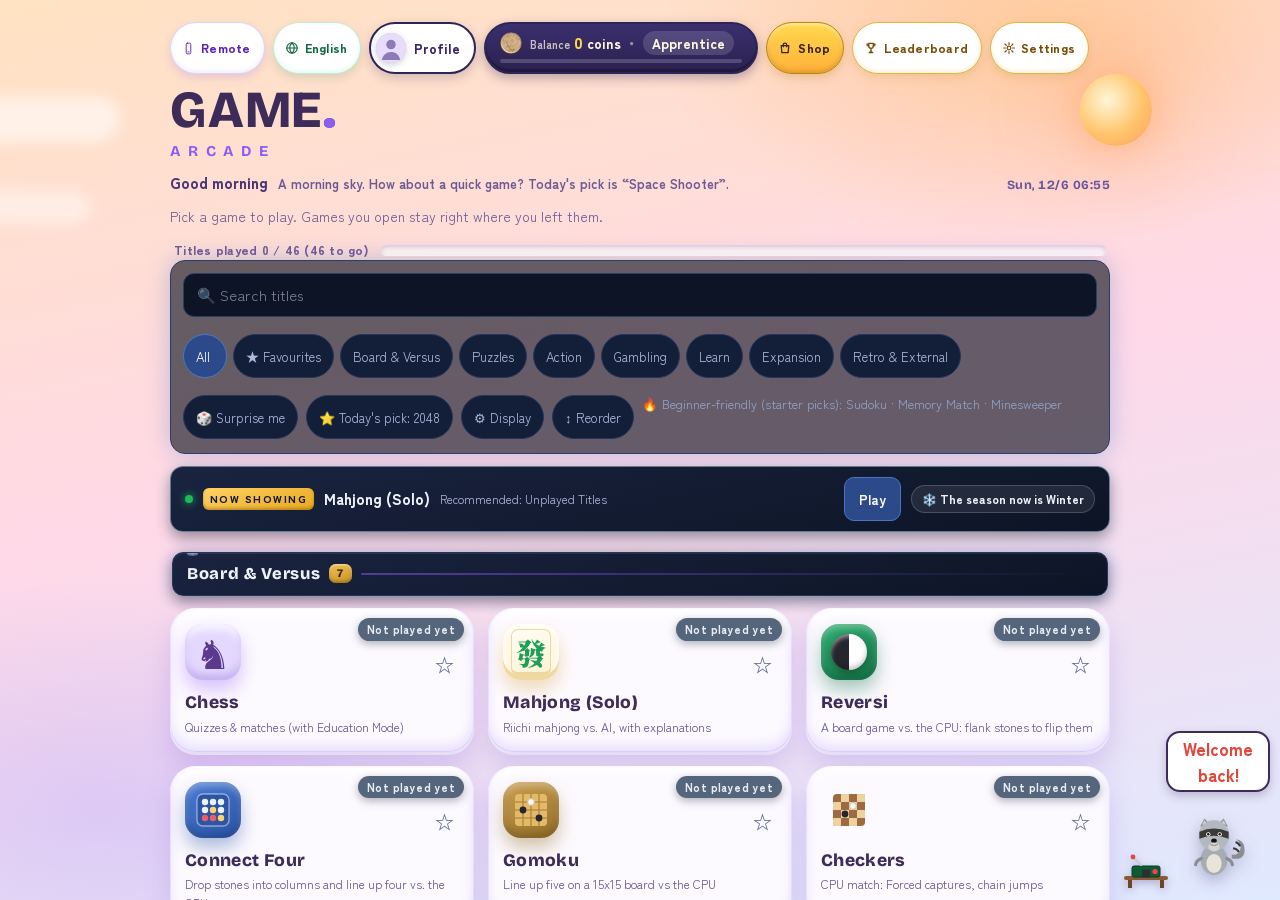
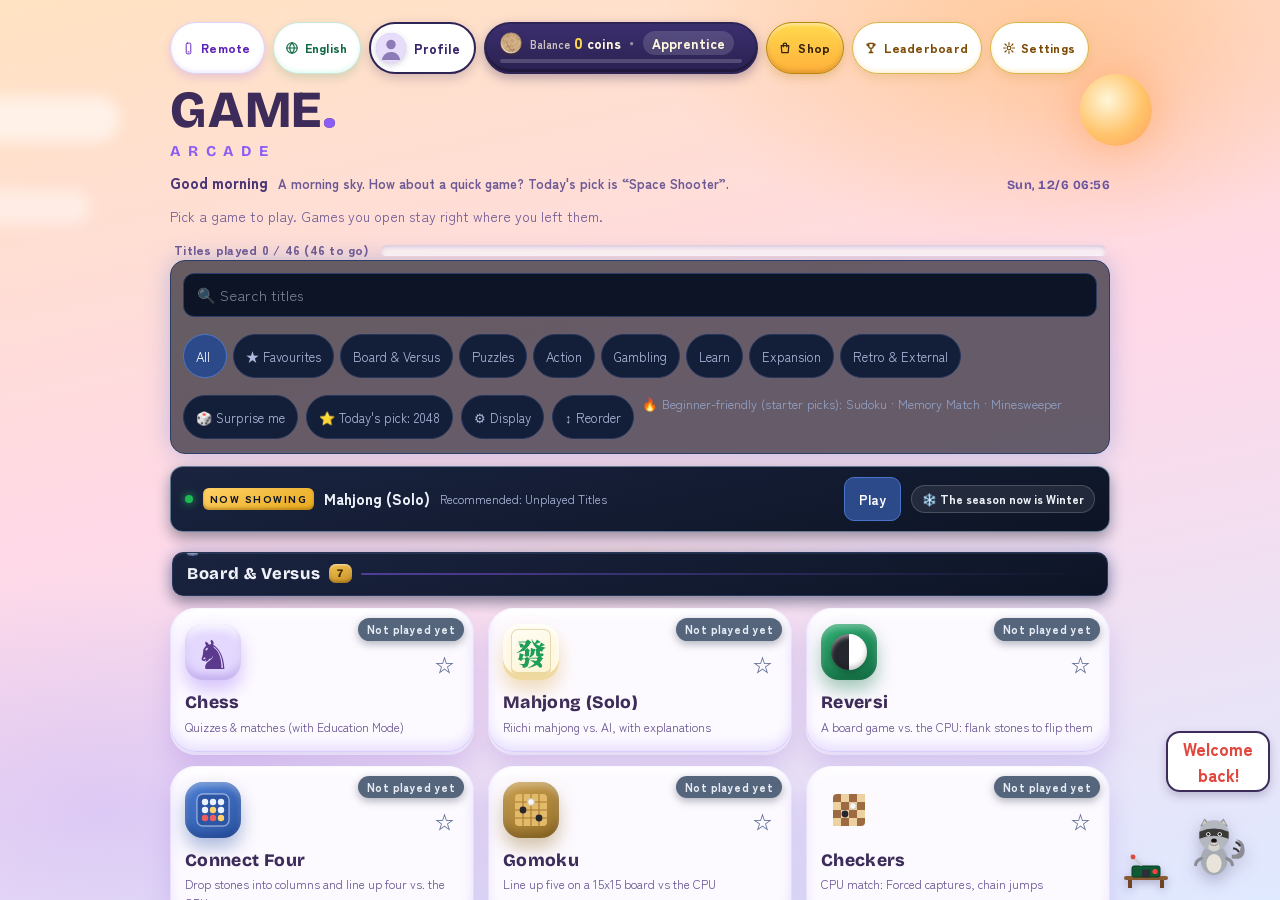
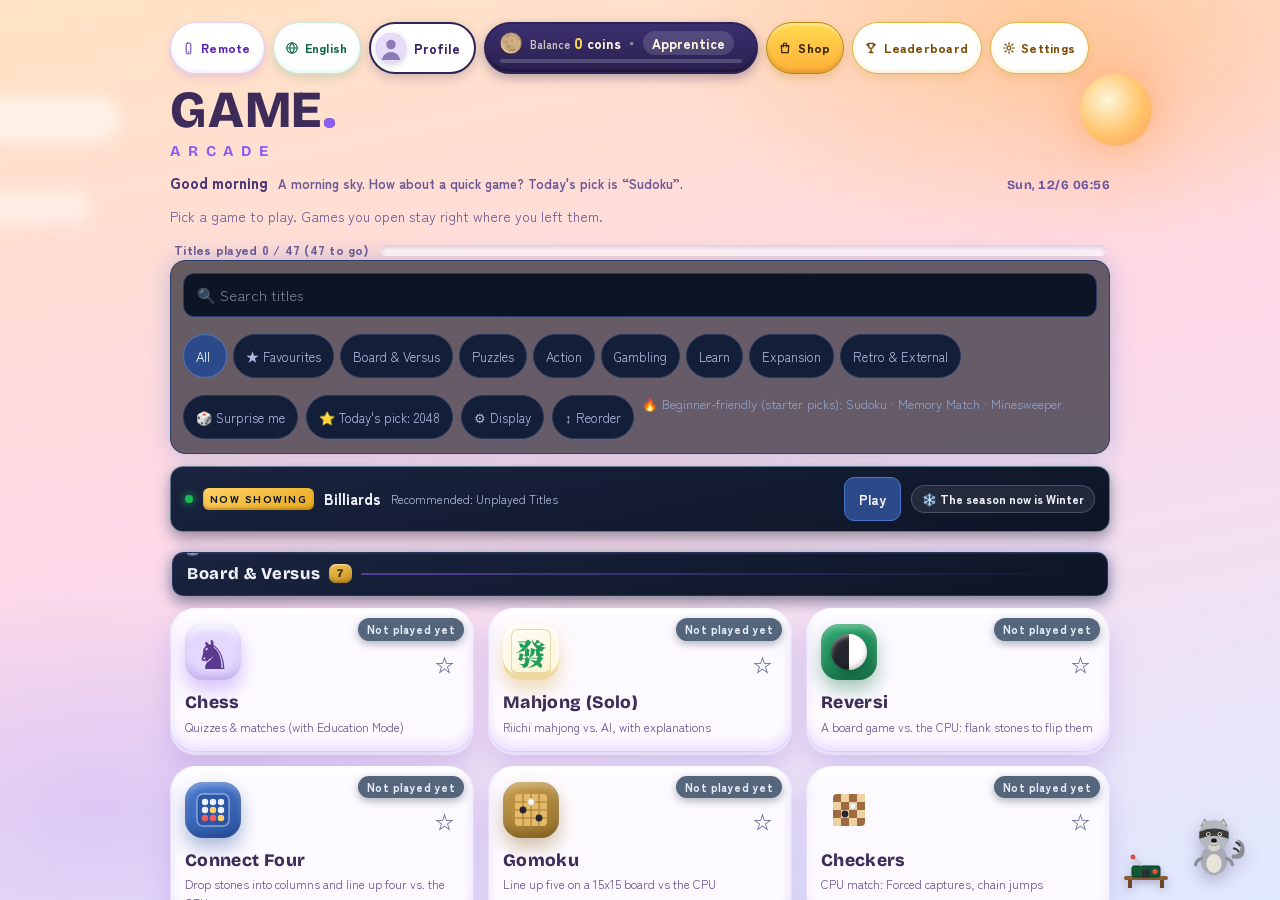
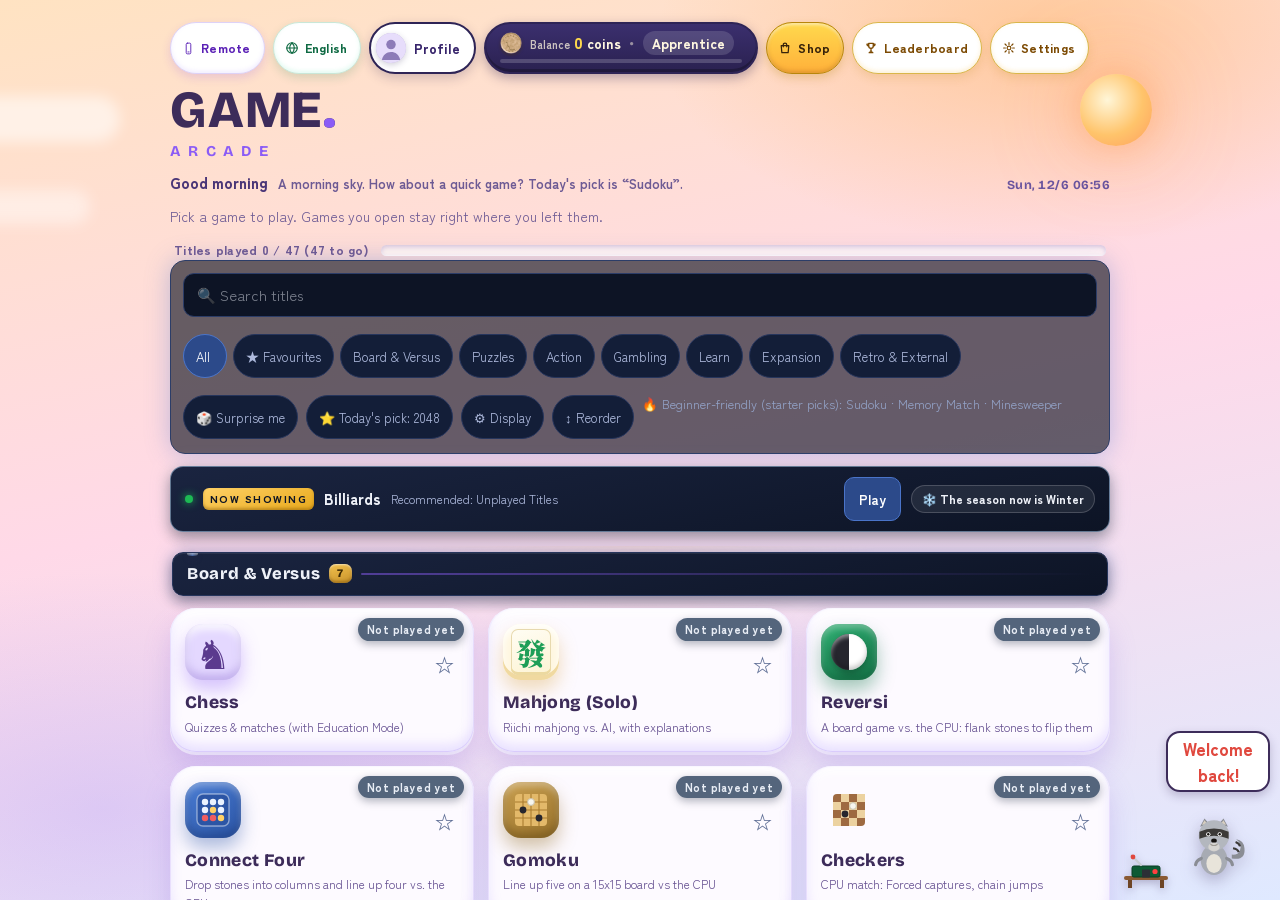
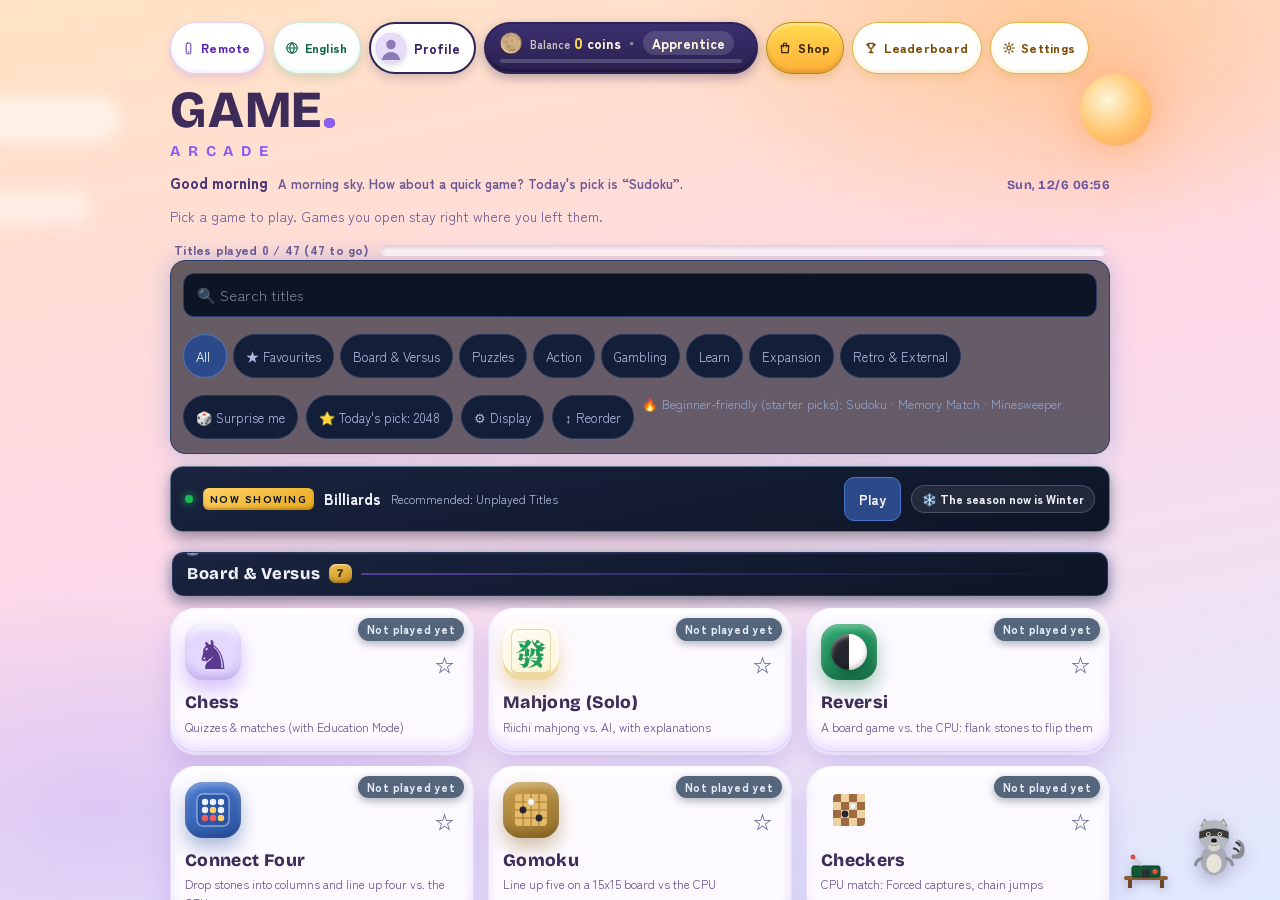
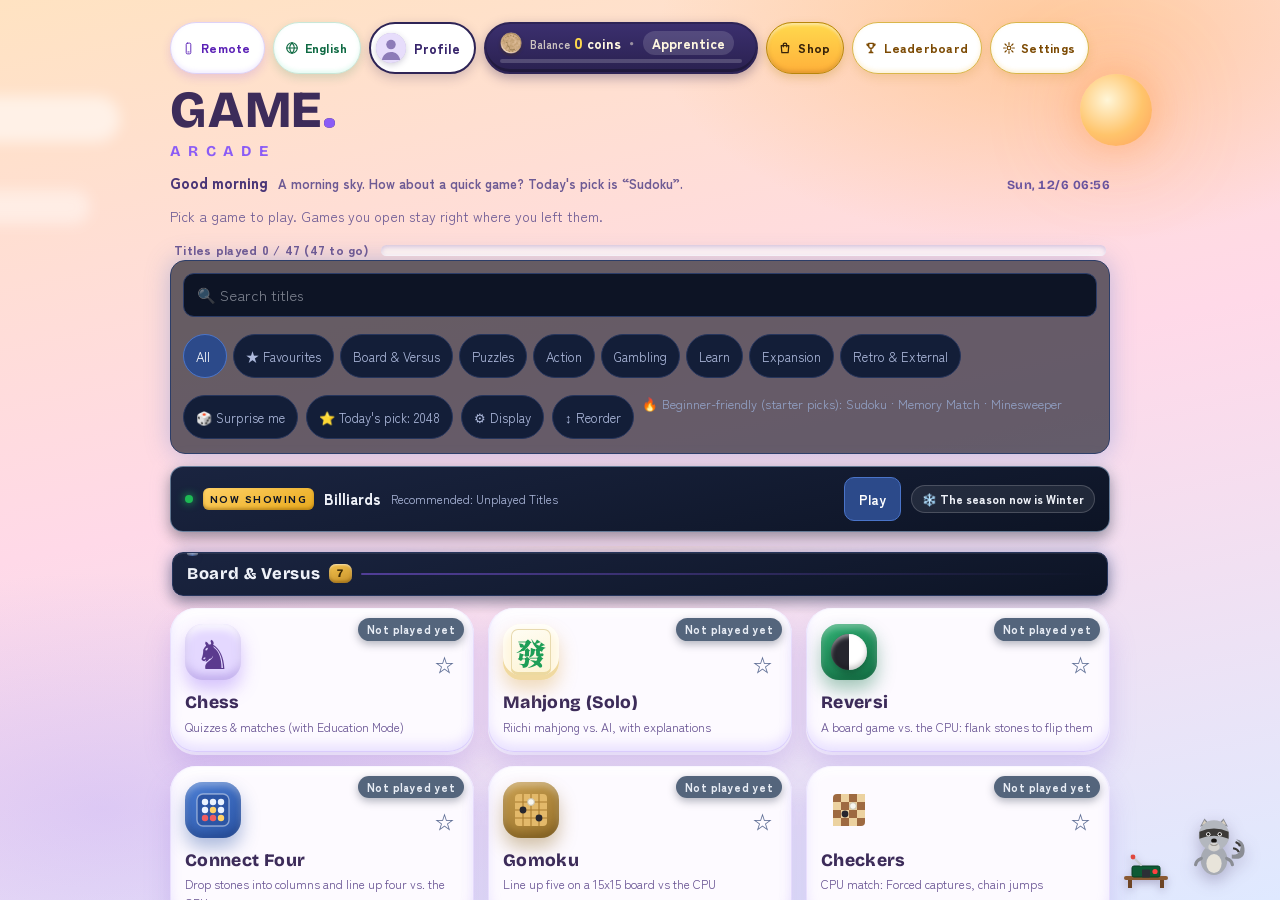
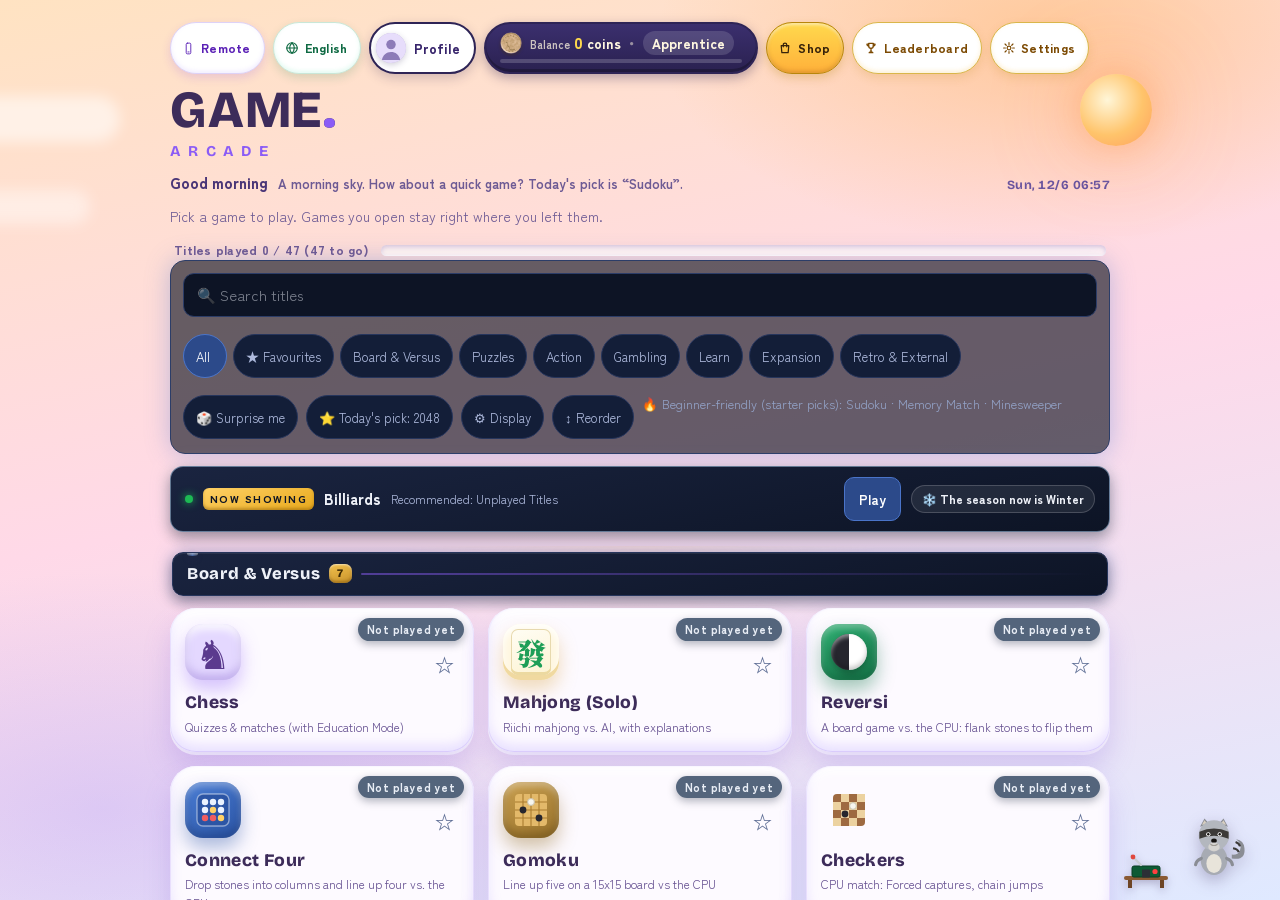
